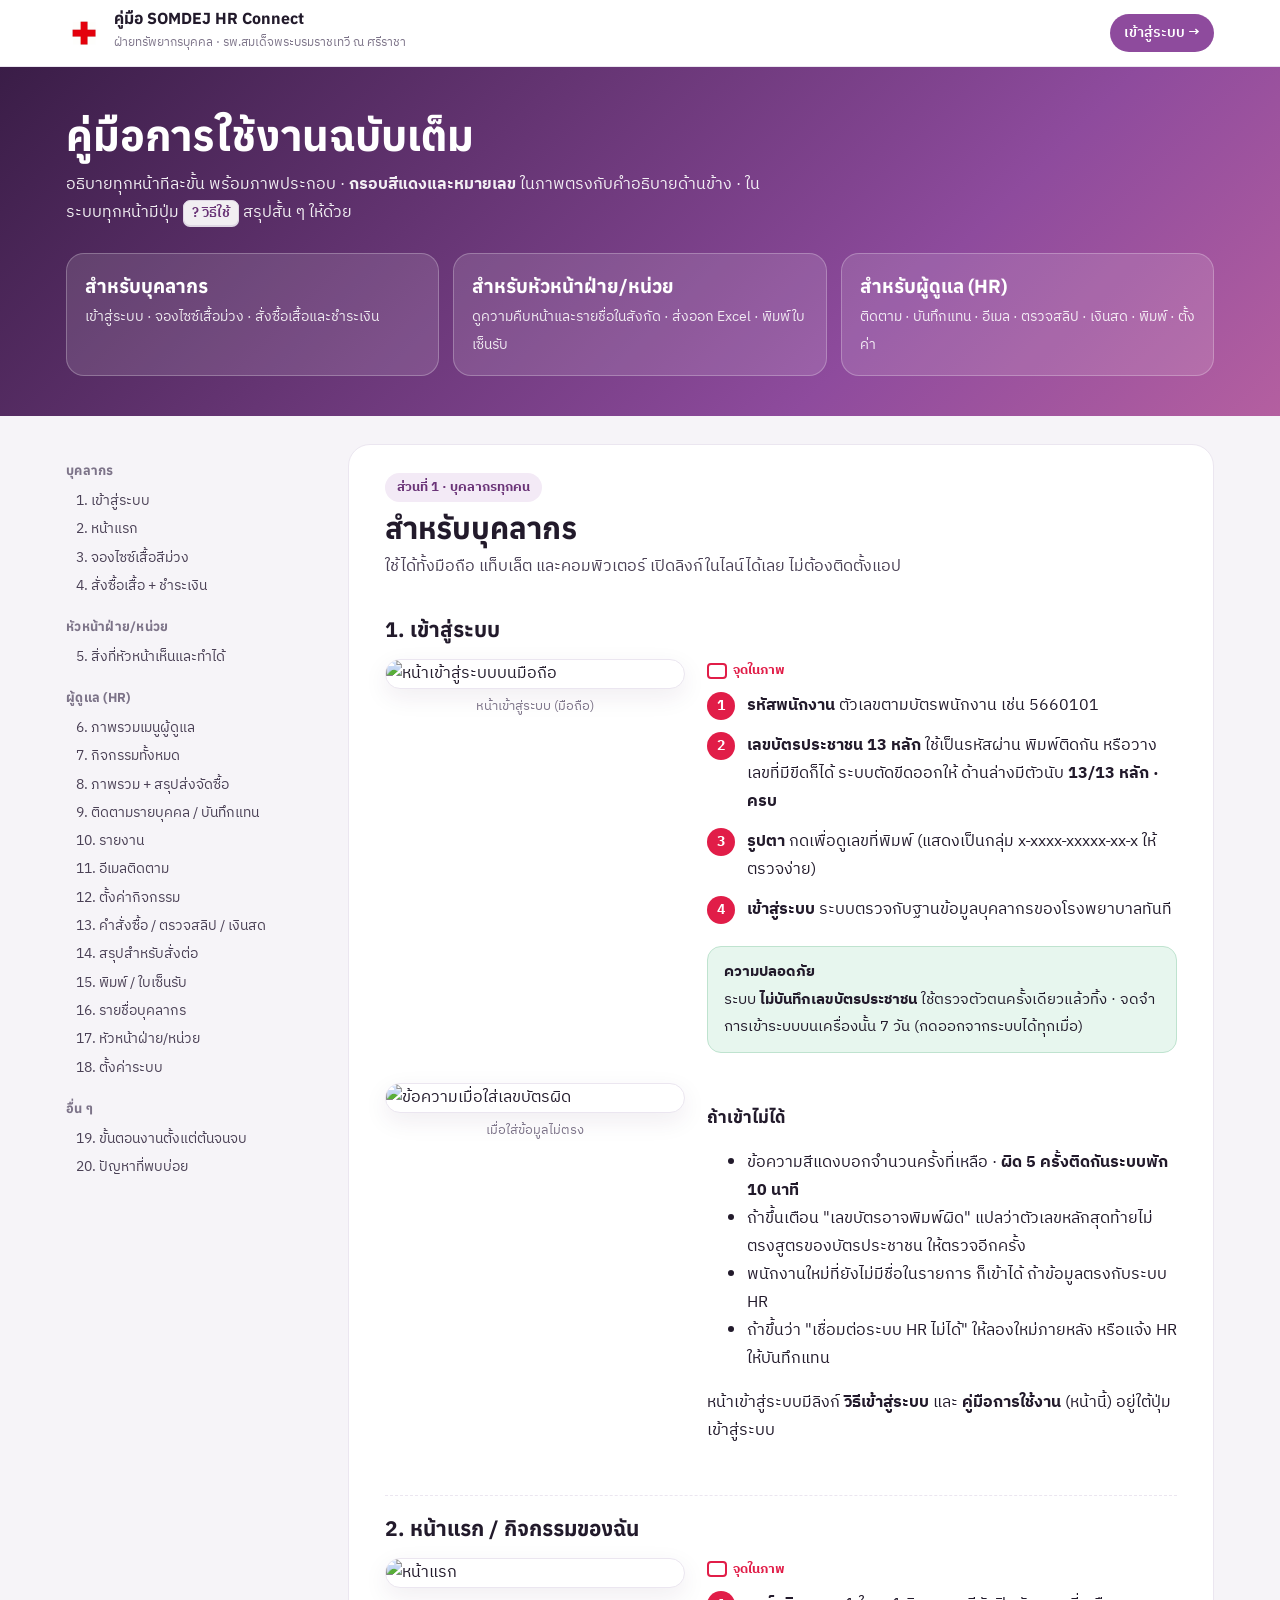
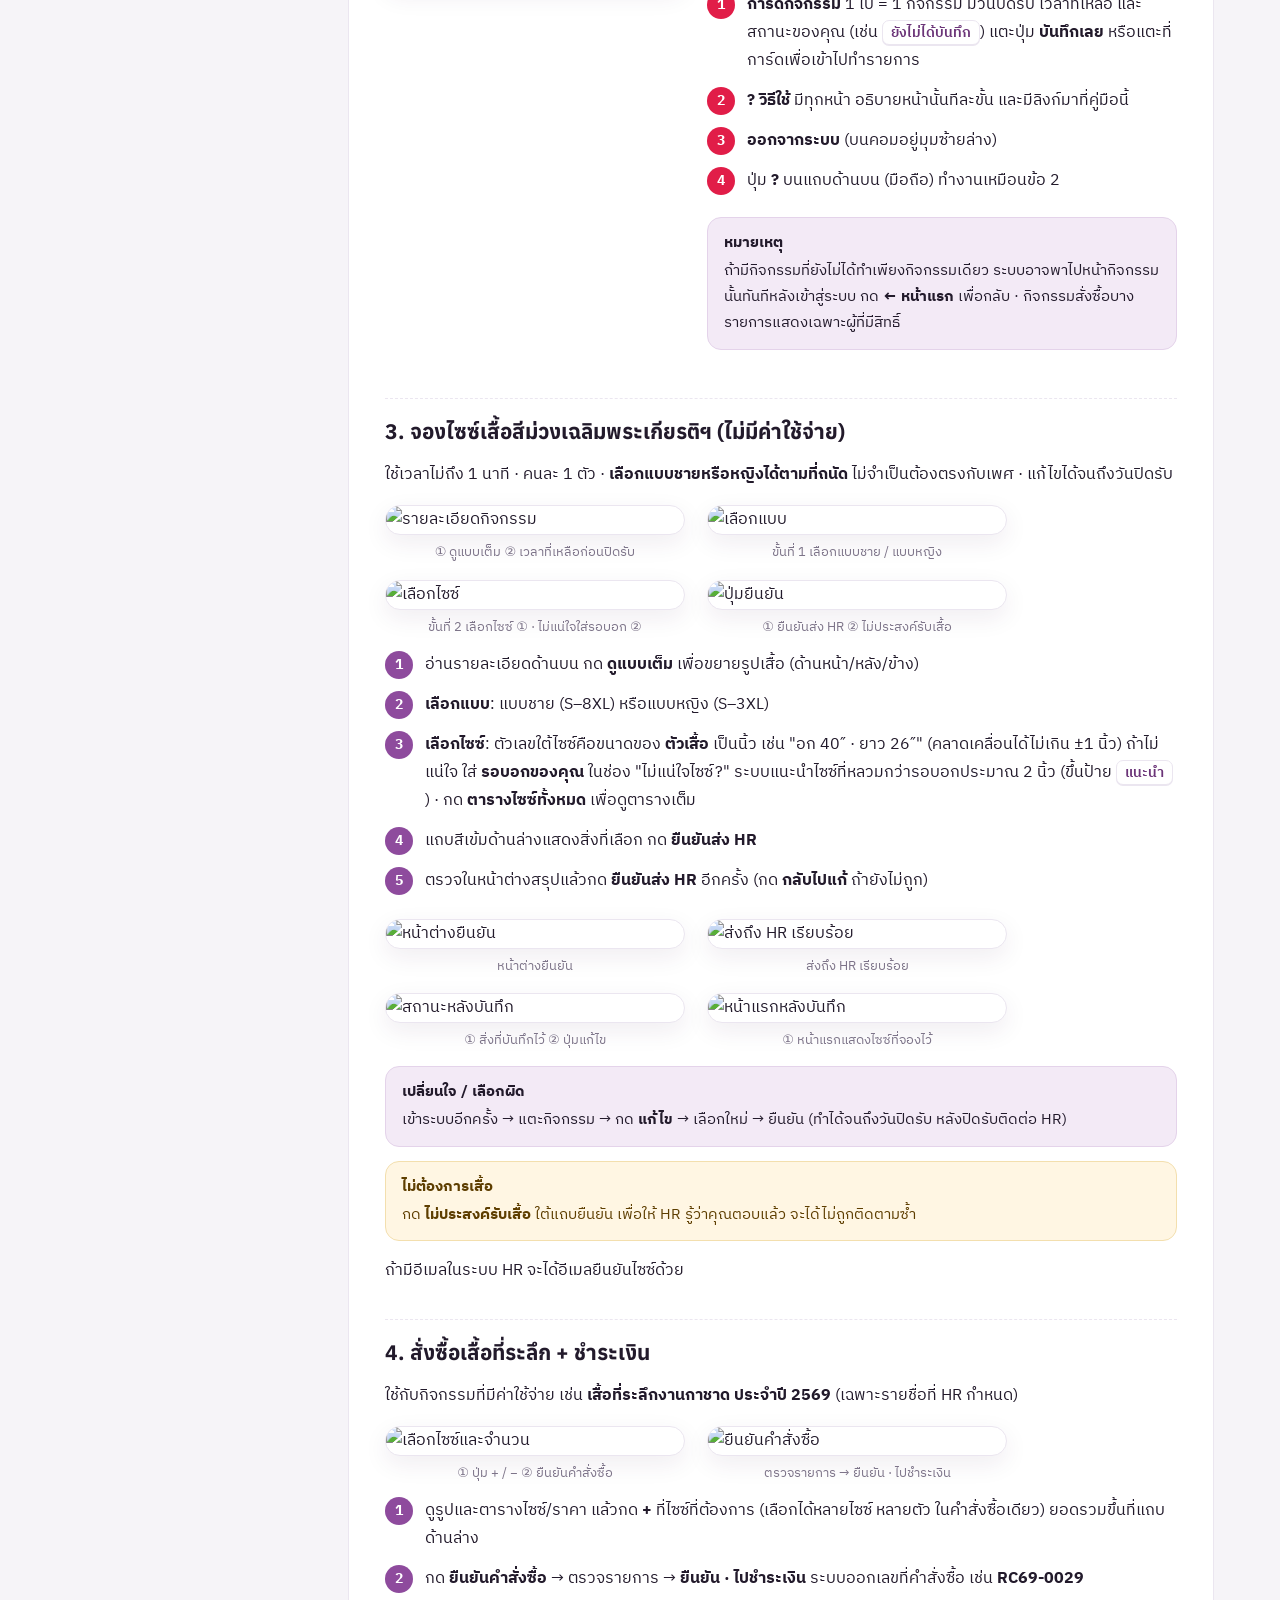
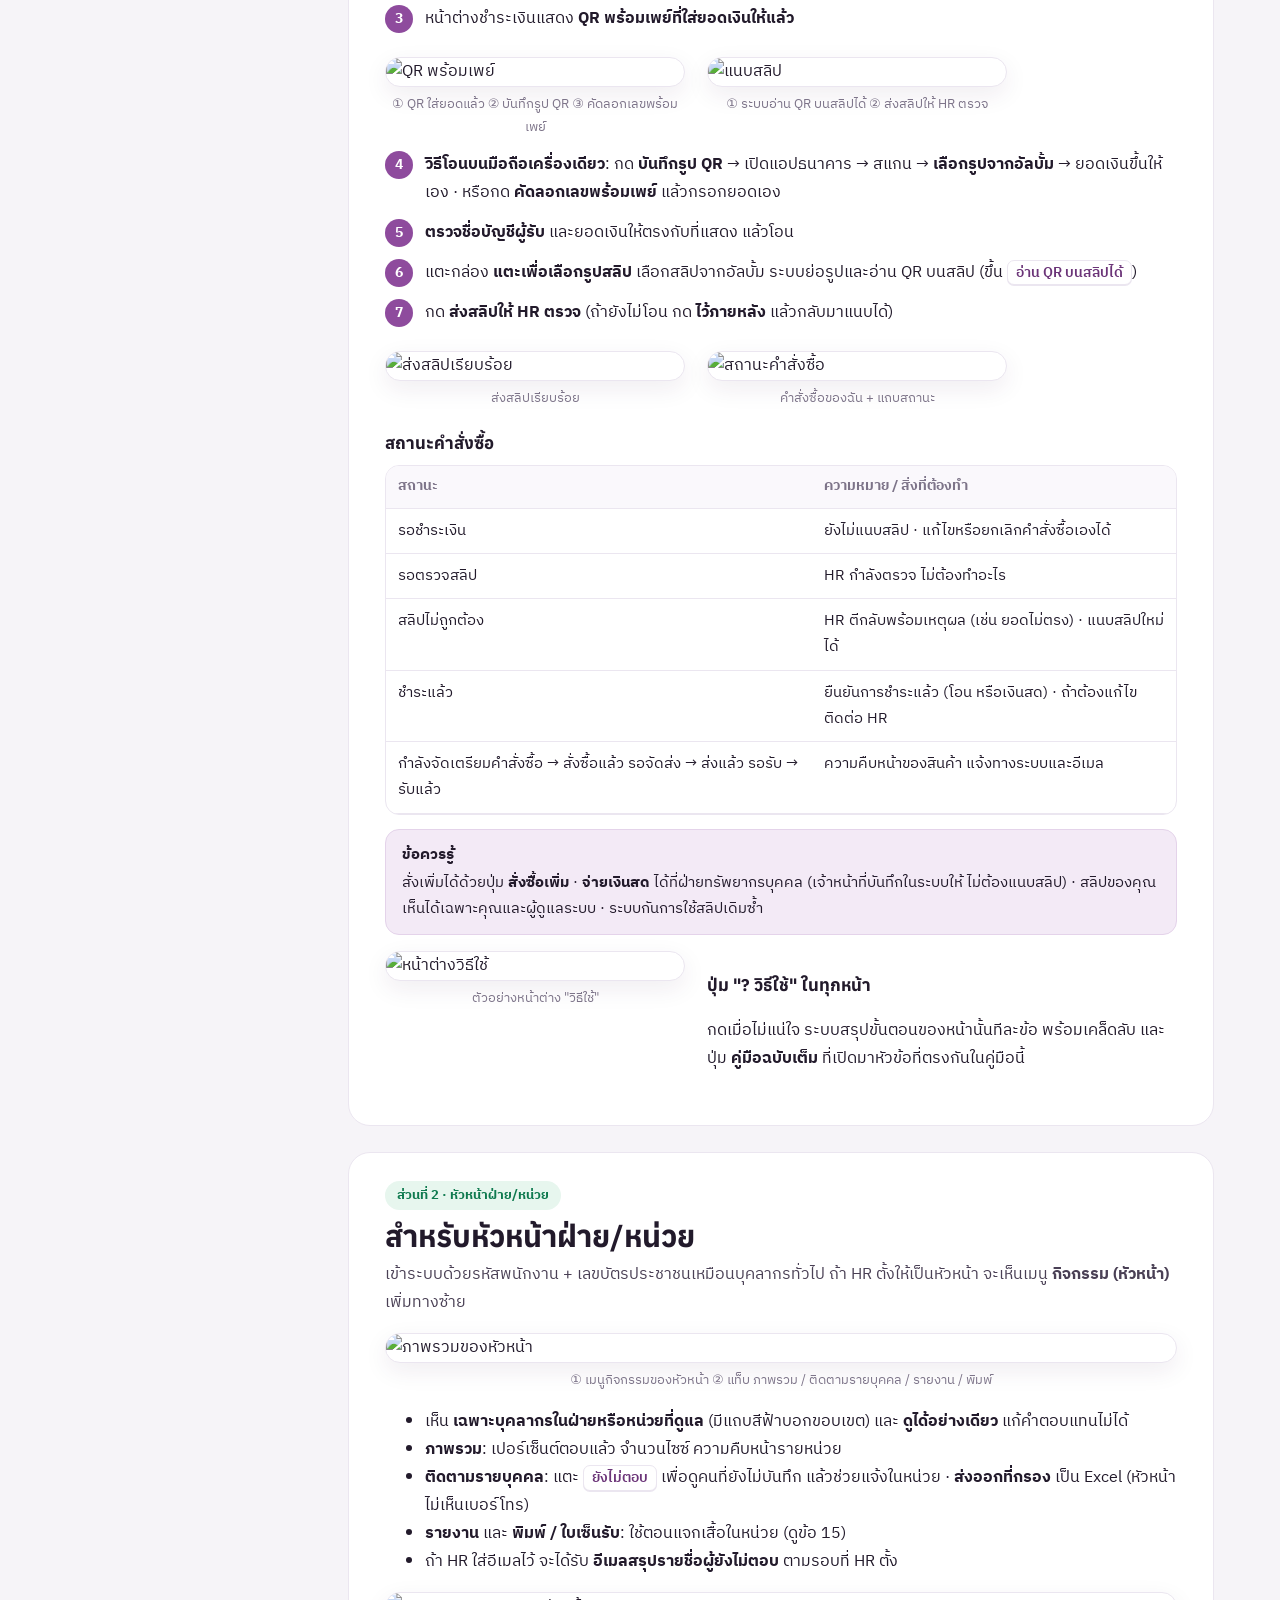
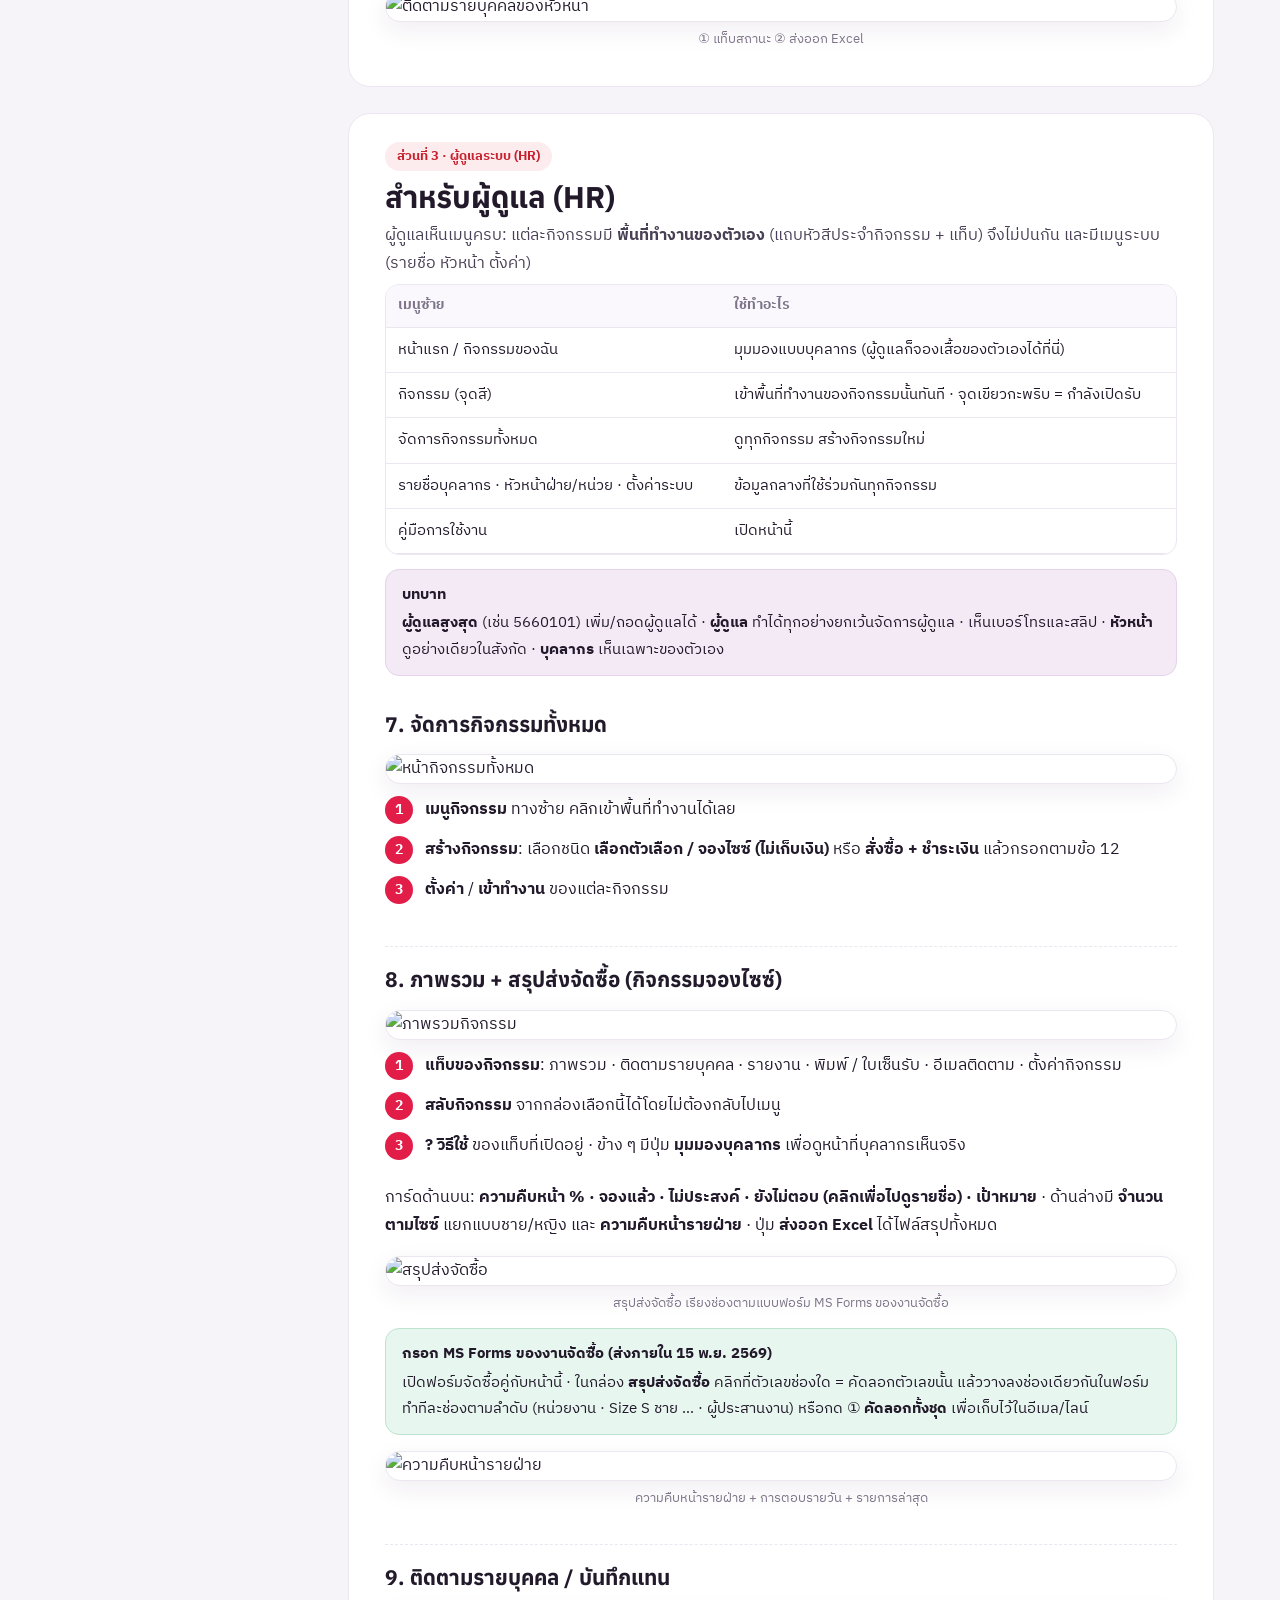
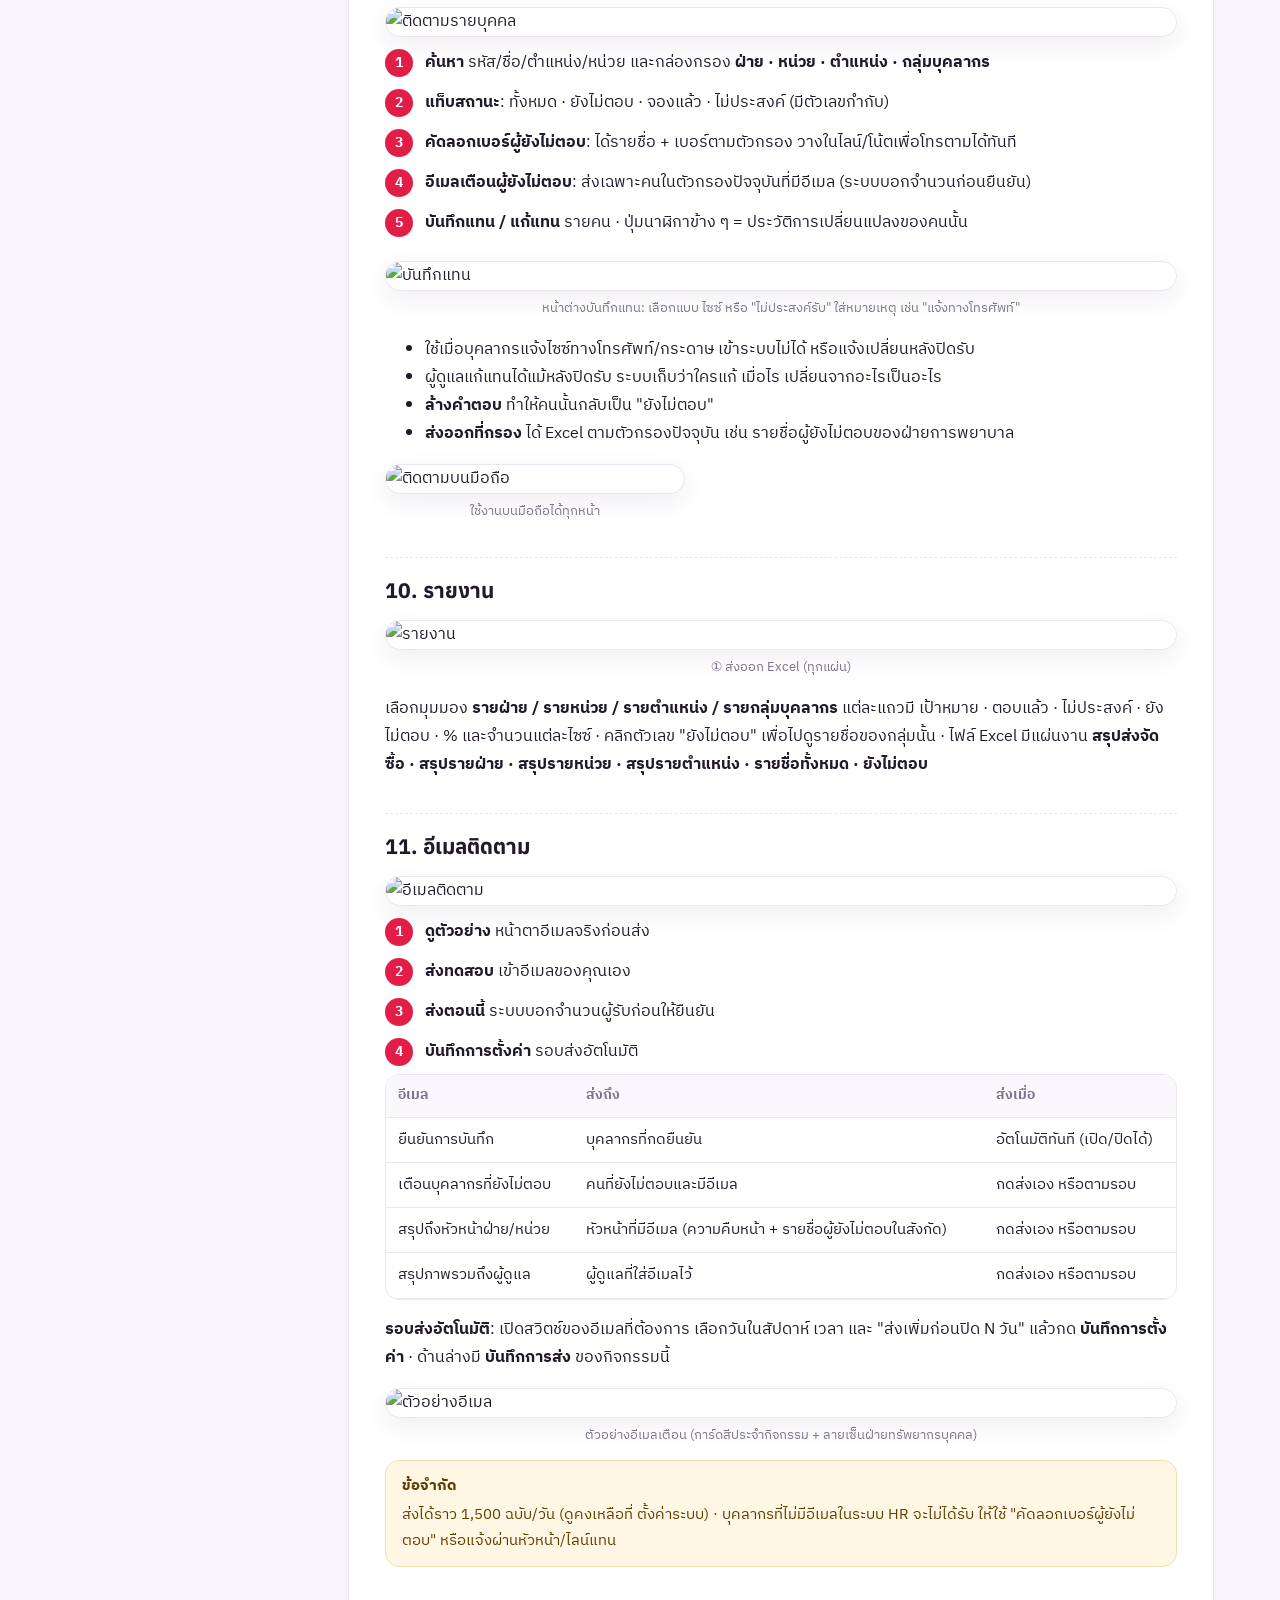
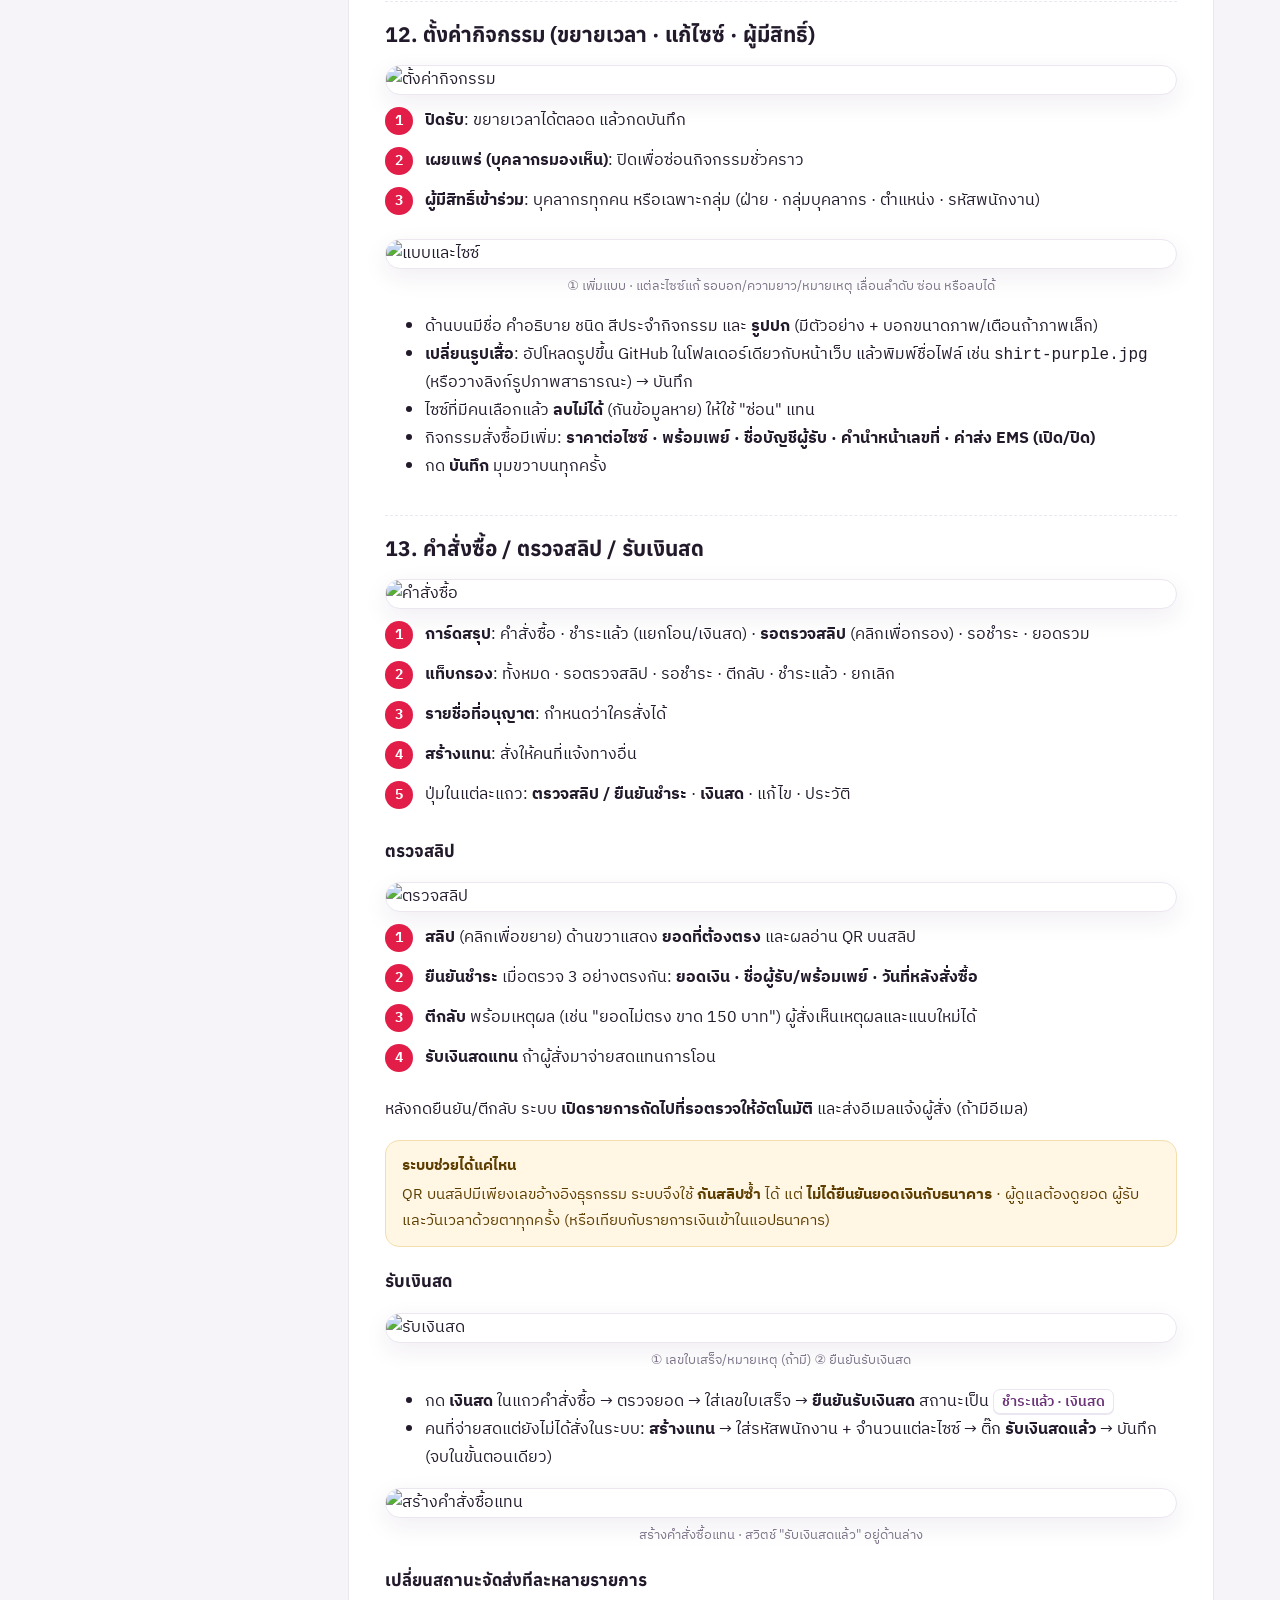
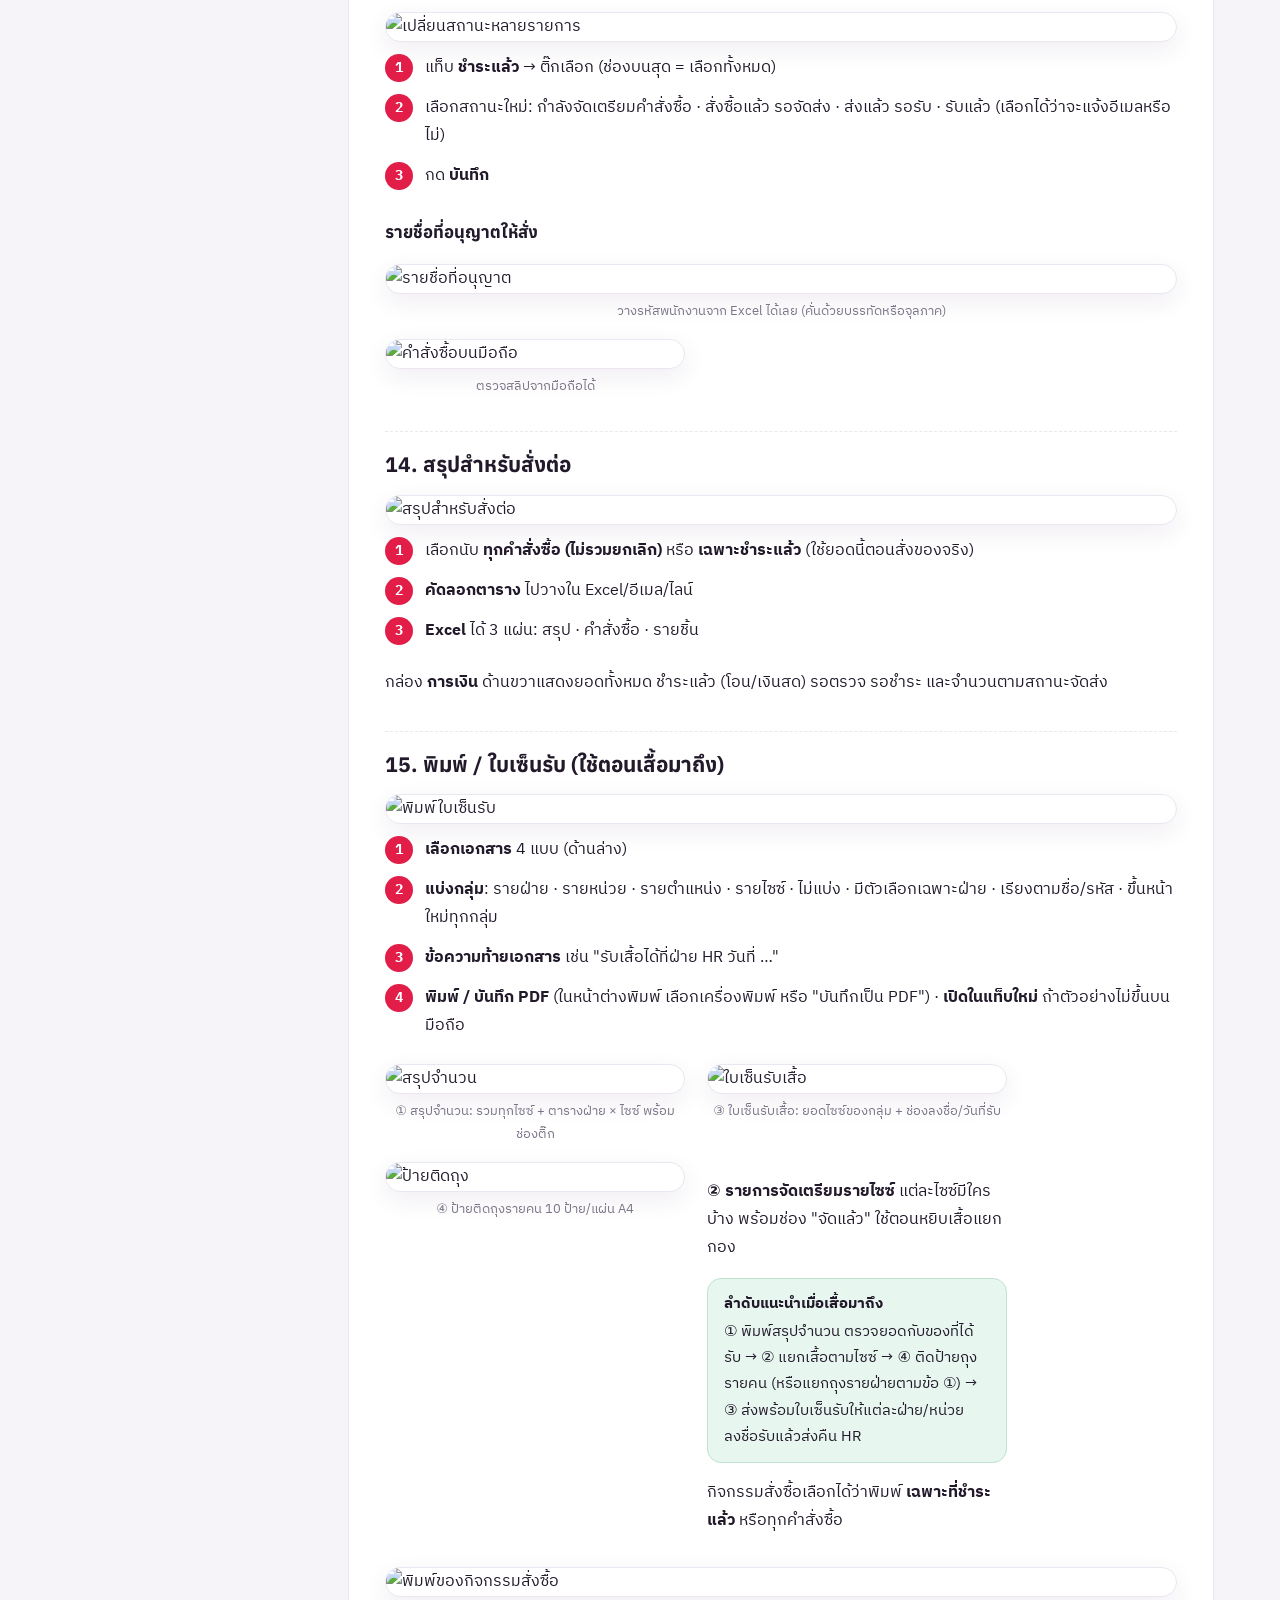
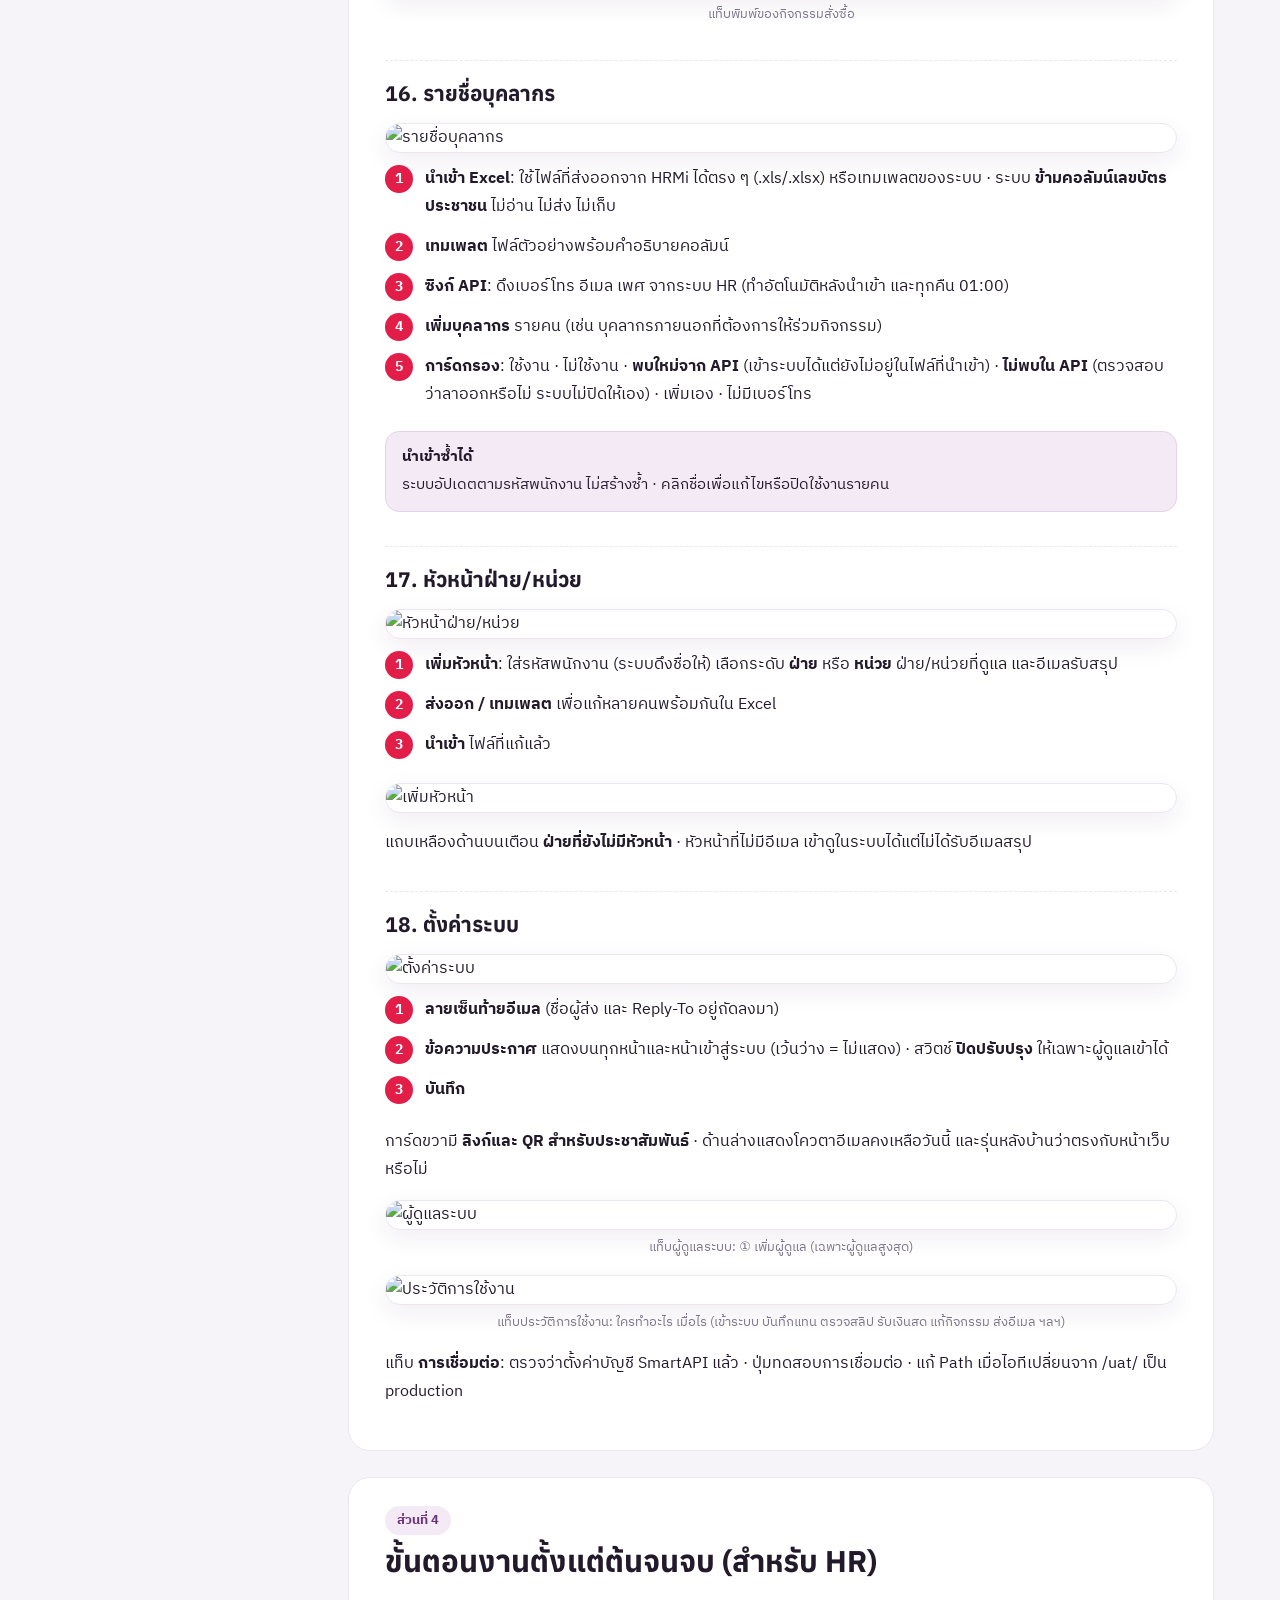
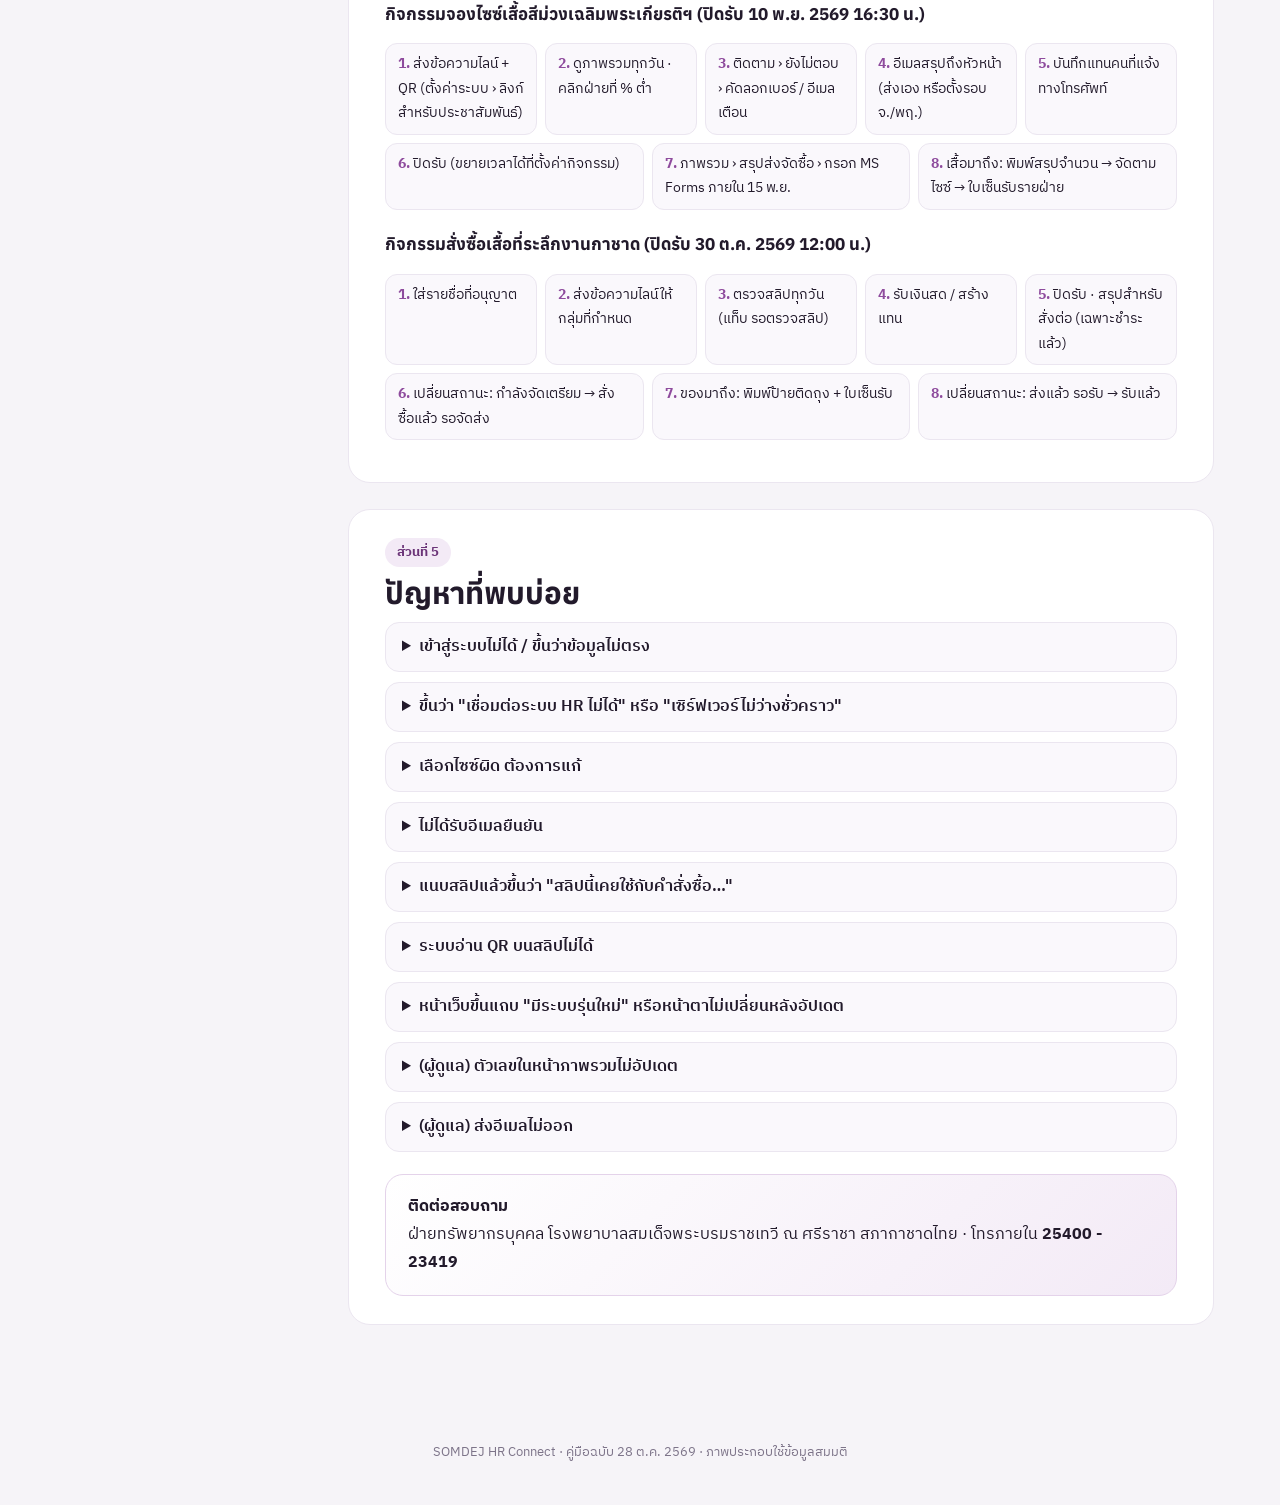
==== manual.html @ 3ac4e4cc "2569-10-28.5  — แก้ป๊อปอัป error · ปุ่ม "? วิธีใช้" ทุกหน้า · คู่มือฉบับเต็ม" ====
<!doctype html>
<html lang="th">
<head>
<meta charset="utf-8">
<meta name="viewport" content="width=device-width, initial-scale=1">
<title>คู่มือ SOMDEJ HR Connect</title>
<meta name="description" content="คู่มือการใช้งาน SOMDEJ HR Connect ฉบับเต็ม สำหรับบุคลากร หัวหน้าฝ่าย/หน่วย และผู้ดูแลระบบ (HR)">
<meta name="theme-color" content="#8E4B9D">
<link rel="icon" href="logo.jpg">
<link rel="preconnect" href="https://fonts.googleapis.com">
<link rel="preconnect" href="https://fonts.gstatic.com" crossorigin>
<link href="https://fonts.googleapis.com/css2?family=Anuphan:wght@500;600;700&family=IBM+Plex+Sans+Thai:wght@400;500;600;700&display=swap" rel="stylesheet">
<style>
:root{--bg:#f6f4f8;--surface:#fff;--soft:#faf8fc;--ink:#221a2b;--ink2:#4a4055;--muted:#7d7489;--line:#ebe6f0;--accent:#8e4b9d;--accent2:#6b3478;--accentsoft:#f3eaf6;--red:#c8202e;--redsoft:#fdecee;--ok:#0f7a4f;--oksoft:#e7f6ee;--warn:#9a6200;--warnsoft:#fff6e3;--mark:#e11d48;
--fh:'Anuphan','IBM Plex Sans Thai',system-ui,sans-serif;--fb:'IBM Plex Sans Thai',system-ui,sans-serif}
*{box-sizing:border-box}
html{scroll-behavior:smooth;scroll-padding-top:76px}
body{margin:0;background:var(--bg);color:var(--ink);font:16px/1.75 var(--fb);-webkit-text-size-adjust:100%}
a{color:var(--accent2)}
img{max-width:100%;display:block}
.top{position:sticky;top:0;z-index:10;background:rgba(255,255,255,.95);backdrop-filter:blur(8px);border-bottom:1px solid var(--line)}
.top .in{max-width:1180px;margin:0 auto;padding:10px 16px;display:flex;align-items:center;gap:12px}
.top img{width:36px;height:36px;border-radius:10px}
.top b{font-family:var(--fh);font-size:16px;line-height:1.1;display:block}
.top small{color:var(--muted);font-size:12px}
.top .sp{flex:1}
.top a.btn{display:inline-flex;align-items:center;gap:6px;background:var(--accent);color:#fff;text-decoration:none;border-radius:999px;padding:7px 14px;font-size:14px;font-weight:600;white-space:nowrap}
.hero{background:linear-gradient(135deg,#3a1d47,#8e4b9d 70%,#b45fa0);color:#fff}
.hero .in{max-width:1180px;margin:0 auto;padding:44px 16px 40px}
.hero h1{font-family:var(--fh);font-size:clamp(28px,5vw,42px);line-height:1.2;margin:0 0 10px}
.hero p{margin:0;max-width:720px;opacity:.92}
.tracks{display:grid;grid-template-columns:repeat(3,1fr);gap:14px;margin-top:26px}
.tracks a{display:block;background:rgba(255,255,255,.12);border:1px solid rgba(255,255,255,.25);border-radius:18px;padding:16px 18px;color:#fff;text-decoration:none}
.tracks a:hover{background:rgba(255,255,255,.2)}
.tracks b{font-family:var(--fh);font-size:19px;display:block}
.tracks span{font-size:14px;opacity:.88}
.wrap{max-width:1180px;margin:0 auto;padding:28px 16px 80px;display:grid;grid-template-columns:250px minmax(0,1fr);gap:32px}
nav.toc{position:sticky;top:76px;align-self:start;max-height:calc(100vh - 96px);overflow:auto;font-size:14px;padding-right:6px}
nav.toc h4{font-family:var(--fh);margin:16px 0 4px;font-size:13px;color:var(--muted);text-transform:none;letter-spacing:.02em}
nav.toc a{display:block;padding:4px 10px;border-radius:8px;text-decoration:none;color:var(--ink2);line-height:1.45}
nav.toc a:hover{background:var(--accentsoft);color:var(--accent2)}
main{min-width:0}
section.part{background:var(--surface);border:1px solid var(--line);border-radius:22px;padding:28px clamp(18px,3vw,36px);margin-bottom:26px}
.ptag{display:inline-block;font-size:13px;font-weight:700;padding:3px 12px;border-radius:999px;background:var(--accentsoft);color:var(--accent2);margin-bottom:6px}
.ptag.red{background:var(--redsoft);color:var(--red)}
.ptag.green{background:var(--oksoft);color:var(--ok)}
h2{font-family:var(--fh);font-size:clamp(23px,3.4vw,30px);line-height:1.3;margin:0 0 6px}
h3{font-family:var(--fh);font-size:21px;line-height:1.35;margin:34px 0 8px;padding-top:18px;border-top:1px dashed var(--line)}
h3:first-of-type{border-top:0;padding-top:0}
h4{font-family:var(--fh);font-size:17px;margin:20px 0 6px}
.lead{color:var(--ink2);margin:0 0 6px}
.fig{display:grid;gap:22px;align-items:start;margin:16px 0 8px}
.fig.ph{grid-template-columns:minmax(0,300px) minmax(0,1fr)}
.fig.pc{grid-template-columns:1fr}
.fig.two{grid-template-columns:repeat(2,minmax(0,300px));justify-content:start}
.shot{border:1px solid var(--line);border-radius:16px;overflow:hidden;background:#fff;box-shadow:0 8px 24px rgba(60,20,80,.08)}
.shot img{width:100%;height:auto;cursor:zoom-in}
.cap{font-size:13px;color:var(--muted);margin-top:6px;text-align:center}
ol.steps,ol.legend{margin:0;padding:0;list-style:none;counter-reset:n}
ol.steps li,ol.legend li{counter-increment:n;position:relative;padding:4px 0 8px 40px}
ol.steps li::before{content:counter(n);position:absolute;left:0;top:4px;width:28px;height:28px;border-radius:50%;background:var(--accent);color:#fff;font:700 14px/28px var(--fb);text-align:center}
ol.legend li::before{content:counter(n);position:absolute;left:0;top:4px;width:28px;height:28px;border-radius:50%;background:var(--mark);color:#fff;font:700 14px/28px var(--fb);text-align:center}
.legend-h{font-size:13px;color:var(--mark);font-weight:700;margin:0 0 6px;display:flex;gap:6px;align-items:center}
.legend-h::before{content:"";width:16px;height:12px;border:2.5px solid var(--mark);border-radius:4px}
.note{border-radius:14px;padding:12px 16px;margin:14px 0;font-size:15px;border:1px solid}
.note.tip{background:var(--accentsoft);border-color:#e4d3ea}
.note.warn{background:var(--warnsoft);border-color:#f3dfae;color:#5e3e00}
.note.ok{background:var(--oksoft);border-color:#bfe3cf}
.note.red{background:var(--redsoft);border-color:#f3c2c4}
.note b:first-child{display:block;margin-bottom:2px}
kbd,.k{display:inline-block;padding:0 8px;border-radius:7px;background:#fff;border:1px solid var(--line);box-shadow:0 1px 0 var(--line);font:600 14px/1.7 var(--fb);color:var(--accent2);white-space:nowrap}
table{width:100%;border-collapse:collapse;font-size:15px;margin:12px 0}
th,td{text-align:left;padding:9px 12px;border-bottom:1px solid var(--line);vertical-align:top}
th{background:var(--soft);font-size:13.5px;color:var(--muted)}
.tw{overflow-x:auto;border:1px solid var(--line);border-radius:14px}
.tw table{margin:0}
.flow{display:flex;flex-wrap:wrap;gap:8px;margin:14px 0;counter-reset:f;padding:0;list-style:none}
.flow li{counter-increment:f;background:var(--soft);border:1px solid var(--line);border-radius:12px;padding:8px 12px;font-size:14px;flex:1 1 150px}
.flow li::before{content:counter(f) ". ";font-weight:700;color:var(--accent)}
.faq details{border:1px solid var(--line);border-radius:14px;padding:10px 16px;margin:10px 0;background:var(--soft)}
.faq summary{cursor:pointer;font-weight:600}
.faq details[open] summary{margin-bottom:6px}
.contact{background:linear-gradient(135deg,#fff,var(--accentsoft));border:1px solid #e4d3ea;border-radius:18px;padding:18px 22px}
#lb{position:fixed;inset:0;background:rgba(20,10,30,.86);display:none;align-items:center;justify-content:center;z-index:50;padding:16px;cursor:zoom-out}
#lb.on{display:flex}
#lb img{max-width:100%;max-height:100%;border-radius:12px}
.foot{text-align:center;color:var(--muted);font-size:13px;padding:10px 16px 40px}
@media (max-width:960px){.wrap{grid-template-columns:1fr}nav.toc{position:static;max-height:none;background:var(--surface);border:1px solid var(--line);border-radius:18px;padding:6px 14px 12px}.tracks{grid-template-columns:1fr}}
@media (max-width:720px){.fig.ph,.fig.two{grid-template-columns:1fr}.fig.ph .shot,.fig.two .shot{max-width:300px;margin:0 auto}.top small{display:none}body{font-size:15.5px}}
@media print{.top,nav.toc,#lb{display:none!important}.wrap{display:block}section.part{break-inside:auto;border:0;padding:0}.fig{break-inside:avoid}body{background:#fff}.hero{background:#fff;color:#000}.tracks{display:none}}
</style>
</head>
<body>
<header class="top"><div class="in"><img src="logo.jpg" alt=""><div><b>คู่มือ SOMDEJ HR Connect</b><small>ฝ่ายทรัพยากรบุคคล · รพ.สมเด็จพระบรมราชเทวี ณ ศรีราชา</small></div><span class="sp"></span><a class="btn" href="./">เข้าสู่ระบบ →</a></div></header>

<div class="hero"><div class="in">
  <h1>คู่มือการใช้งานฉบับเต็ม</h1>
  <p>อธิบายทุกหน้าทีละขั้น พร้อมภาพประกอบ · <b>กรอบสีแดงและหมายเลข</b> ในภาพตรงกับคำอธิบายด้านข้าง · ในระบบทุกหน้ามีปุ่ม <span class="k" style="color:#6b3478">? วิธีใช้</span> สรุปสั้น ๆ ให้ด้วย</p>
  <div class="tracks">
    <a href="#staff"><b>สำหรับบุคลากร</b><span>เข้าสู่ระบบ · จองไซซ์เสื้อม่วง · สั่งซื้อเสื้อและชำระเงิน</span></a>
    <a href="#head"><b>สำหรับหัวหน้าฝ่าย/หน่วย</b><span>ดูความคืบหน้าและรายชื่อในสังกัด · ส่งออก Excel · พิมพ์ใบเซ็นรับ</span></a>
    <a href="#admin"><b>สำหรับผู้ดูแล (HR)</b><span>ติดตาม · บันทึกแทน · อีเมล · ตรวจสลิป · เงินสด · พิมพ์ · ตั้งค่า</span></a>
  </div>
</div></div>

<div class="wrap">
<nav class="toc" aria-label="สารบัญ">
  <h4>บุคลากร</h4>
  <a href="#staff-login">1. เข้าสู่ระบบ</a>
  <a href="#staff-home">2. หน้าแรก</a>
  <a href="#staff-choice">3. จองไซซ์เสื้อสีม่วง</a>
  <a href="#staff-order">4. สั่งซื้อเสื้อ + ชำระเงิน</a>
  <h4>หัวหน้าฝ่าย/หน่วย</h4>
  <a href="#head">5. สิ่งที่หัวหน้าเห็นและทำได้</a>
  <h4>ผู้ดูแล (HR)</h4>
  <a href="#admin">6. ภาพรวมเมนูผู้ดูแล</a>
  <a href="#admin-events">7. กิจกรรมทั้งหมด</a>
  <a href="#admin-overview">8. ภาพรวม + สรุปส่งจัดซื้อ</a>
  <a href="#admin-tracking">9. ติดตามรายบุคคล / บันทึกแทน</a>
  <a href="#admin-reports">10. รายงาน</a>
  <a href="#admin-mail">11. อีเมลติดตาม</a>
  <a href="#admin-event-settings">12. ตั้งค่ากิจกรรม</a>
  <a href="#admin-orders">13. คำสั่งซื้อ / ตรวจสลิป / เงินสด</a>
  <a href="#admin-summary">14. สรุปสำหรับสั่งต่อ</a>
  <a href="#admin-print">15. พิมพ์ / ใบเซ็นรับ</a>
  <a href="#admin-roster">16. รายชื่อบุคลากร</a>
  <a href="#admin-heads">17. หัวหน้าฝ่าย/หน่วย</a>
  <a href="#admin-settings">18. ตั้งค่าระบบ</a>
  <h4>อื่น ๆ</h4>
  <a href="#workflow">19. ขั้นตอนงานตั้งแต่ต้นจนจบ</a>
  <a href="#faq">20. ปัญหาที่พบบ่อย</a>
</nav>

<main>
<!-- ===================================================== บุคลากร -->
<section class="part" id="staff">
  <span class="ptag">ส่วนที่ 1 · บุคลากรทุกคน</span>
  <h2>สำหรับบุคลากร</h2>
  <p class="lead">ใช้ได้ทั้งมือถือ แท็บเล็ต และคอมพิวเตอร์ เปิดลิงก์ในไลน์ได้เลย ไม่ต้องติดตั้งแอป</p>

  <h3 id="staff-login">1. เข้าสู่ระบบ</h3>
  <div class="fig ph">
    <div><div class="shot"><img src="manual/s01_login.jpg" alt="หน้าเข้าสู่ระบบบนมือถือ" loading="lazy"></div><div class="cap">หน้าเข้าสู่ระบบ (มือถือ)</div></div>
    <div>
      <p class="legend-h">จุดในภาพ</p>
      <ol class="legend">
        <li><b>รหัสพนักงาน</b> ตัวเลขตามบัตรพนักงาน เช่น 5660101</li>
        <li><b>เลขบัตรประชาชน 13 หลัก</b> ใช้เป็นรหัสผ่าน พิมพ์ติดกัน หรือวางเลขที่มีขีดก็ได้ ระบบตัดขีดออกให้ ด้านล่างมีตัวนับ <b>13/13 หลัก · ครบ</b></li>
        <li><b>รูปตา</b> กดเพื่อดูเลขที่พิมพ์ (แสดงเป็นกลุ่ม x-xxxx-xxxxx-xx-x ให้ตรวจง่าย)</li>
        <li><b>เข้าสู่ระบบ</b> ระบบตรวจกับฐานข้อมูลบุคลากรของโรงพยาบาลทันที</li>
      </ol>
      <div class="note ok"><b>ความปลอดภัย</b>ระบบ <b>ไม่บันทึกเลขบัตรประชาชน</b> ใช้ตรวจตัวตนครั้งเดียวแล้วทิ้ง · จดจำการเข้าระบบบนเครื่องนั้น 7 วัน (กดออกจากระบบได้ทุกเมื่อ)</div>
    </div>
  </div>
  <div class="fig ph">
    <div><div class="shot"><img src="manual/s02_login_err.jpg" alt="ข้อความเมื่อใส่เลขบัตรผิด" loading="lazy"></div><div class="cap">เมื่อใส่ข้อมูลไม่ตรง</div></div>
    <div>
      <h4>ถ้าเข้าไม่ได้</h4>
      <ul>
        <li>ข้อความสีแดงบอกจำนวนครั้งที่เหลือ · <b>ผิด 5 ครั้งติดกันระบบพัก 10 นาที</b></li>
        <li>ถ้าขึ้นเตือน "เลขบัตรอาจพิมพ์ผิด" แปลว่าตัวเลขหลักสุดท้ายไม่ตรงสูตรของบัตรประชาชน ให้ตรวจอีกครั้ง</li>
        <li>พนักงานใหม่ที่ยังไม่มีชื่อในรายการ ก็เข้าได้ ถ้าข้อมูลตรงกับระบบ HR</li>
        <li>ถ้าขึ้นว่า "เชื่อมต่อระบบ HR ไม่ได้" ให้ลองใหม่ภายหลัง หรือแจ้ง HR ให้บันทึกแทน</li>
      </ul>
      <p>หน้าเข้าสู่ระบบมีลิงก์ <b>วิธีเข้าสู่ระบบ</b> และ <b>คู่มือการใช้งาน</b> (หน้านี้) อยู่ใต้ปุ่มเข้าสู่ระบบ</p>
    </div>
  </div>

  <h3 id="staff-home">2. หน้าแรก / กิจกรรมของฉัน</h3>
  <div class="fig ph">
    <div><div class="shot"><img src="manual/s03_home.jpg" alt="หน้าแรก" loading="lazy"></div></div>
    <div>
      <p class="legend-h">จุดในภาพ</p>
      <ol class="legend">
        <li><b>การ์ดกิจกรรม</b> 1 ใบ = 1 กิจกรรม มีวันปิดรับ เวลาที่เหลือ และสถานะของคุณ (เช่น <span class="k">ยังไม่ได้บันทึก</span>) แตะปุ่ม <b>บันทึกเลย</b> หรือแตะที่การ์ดเพื่อเข้าไปทำรายการ</li>
        <li><b>? วิธีใช้</b> มีทุกหน้า อธิบายหน้านั้นทีละขั้น และมีลิงก์มาที่คู่มือนี้</li>
        <li><b>ออกจากระบบ</b> (บนคอมอยู่มุมซ้ายล่าง)</li>
        <li>ปุ่ม <b>?</b> บนแถบด้านบน (มือถือ) ทำงานเหมือนข้อ 2</li>
      </ol>
      <div class="note tip"><b>หมายเหตุ</b>ถ้ามีกิจกรรมที่ยังไม่ได้ทำเพียงกิจกรรมเดียว ระบบอาจพาไปหน้ากิจกรรมนั้นทันทีหลังเข้าสู่ระบบ กด <b>← หน้าแรก</b> เพื่อกลับ · กิจกรรมสั่งซื้อบางรายการแสดงเฉพาะผู้ที่มีสิทธิ์</div>
    </div>
  </div>

  <h3 id="staff-choice">3. จองไซซ์เสื้อสีม่วงเฉลิมพระเกียรติฯ (ไม่มีค่าใช้จ่าย)</h3>
  <p>ใช้เวลาไม่ถึง 1 นาที · คนละ 1 ตัว · <b>เลือกแบบชายหรือหญิงได้ตามที่ถนัด</b> ไม่จำเป็นต้องตรงกับเพศ · แก้ไขได้จนถึงวันปิดรับ</p>
  <div class="fig two">
    <div><div class="shot"><img src="manual/s04_event_top.jpg" alt="รายละเอียดกิจกรรม" loading="lazy"></div><div class="cap">① ดูแบบเต็ม ② เวลาที่เหลือก่อนปิดรับ</div></div>
    <div><div class="shot"><img src="manual/s05_option.jpg" alt="เลือกแบบ" loading="lazy"></div><div class="cap">ขั้นที่ 1 เลือกแบบชาย / แบบหญิง</div></div>
  </div>
  <div class="fig two">
    <div><div class="shot"><img src="manual/s06_size.jpg" alt="เลือกไซซ์" loading="lazy"></div><div class="cap">ขั้นที่ 2 เลือกไซซ์ ① · ไม่แน่ใจใส่รอบอก ②</div></div>
    <div><div class="shot"><img src="manual/s07_actionbar.jpg" alt="ปุ่มยืนยัน" loading="lazy"></div><div class="cap">① ยืนยันส่ง HR ② ไม่ประสงค์รับเสื้อ</div></div>
  </div>
  <ol class="steps">
    <li>อ่านรายละเอียดด้านบน กด <b>ดูแบบเต็ม</b> เพื่อขยายรูปเสื้อ (ด้านหน้า/หลัง/ข้าง)</li>
    <li><b>เลือกแบบ</b>: แบบชาย (S–8XL) หรือแบบหญิง (S–3XL)</li>
    <li><b>เลือกไซซ์</b>: ตัวเลขใต้ไซซ์คือขนาดของ <b>ตัวเสื้อ</b> เป็นนิ้ว เช่น "อก 40″ · ยาว 26″" (คลาดเคลื่อนได้ไม่เกิน ±1 นิ้ว) ถ้าไม่แน่ใจ ใส่ <b>รอบอกของคุณ</b> ในช่อง "ไม่แน่ใจไซซ์?" ระบบแนะนำไซซ์ที่หลวมกว่ารอบอกประมาณ 2 นิ้ว (ขึ้นป้าย <span class="k">แนะนำ</span>) · กด <b>ตารางไซซ์ทั้งหมด</b> เพื่อดูตารางเต็ม</li>
    <li>แถบสีเข้มด้านล่างแสดงสิ่งที่เลือก กด <b>ยืนยันส่ง HR</b></li>
    <li>ตรวจในหน้าต่างสรุปแล้วกด <b>ยืนยันส่ง HR</b> อีกครั้ง (กด <b>กลับไปแก้</b> ถ้ายังไม่ถูก)</li>
  </ol>
  <div class="fig two">
    <div><div class="shot"><img src="manual/s08_confirm.jpg" alt="หน้าต่างยืนยัน" loading="lazy"></div><div class="cap">หน้าต่างยืนยัน</div></div>
    <div><div class="shot"><img src="manual/s09_success.jpg" alt="ส่งถึง HR เรียบร้อย" loading="lazy"></div><div class="cap">ส่งถึง HR เรียบร้อย</div></div>
  </div>
  <div class="fig two">
    <div><div class="shot"><img src="manual/s10_after.jpg" alt="สถานะหลังบันทึก" loading="lazy"></div><div class="cap">① สิ่งที่บันทึกไว้ ② ปุ่มแก้ไข</div></div>
    <div><div class="shot"><img src="manual/s11_home_after.jpg" alt="หน้าแรกหลังบันทึก" loading="lazy"></div><div class="cap">① หน้าแรกแสดงไซซ์ที่จองไว้</div></div>
  </div>
  <div class="note tip"><b>เปลี่ยนใจ / เลือกผิด</b>เข้าระบบอีกครั้ง → แตะกิจกรรม → กด <b>แก้ไข</b> → เลือกใหม่ → ยืนยัน (ทำได้จนถึงวันปิดรับ หลังปิดรับติดต่อ HR)</div>
  <div class="note warn"><b>ไม่ต้องการเสื้อ</b>กด <b>ไม่ประสงค์รับเสื้อ</b> ใต้แถบยืนยัน เพื่อให้ HR รู้ว่าคุณตอบแล้ว จะได้ไม่ถูกติดตามซ้ำ</div>
  <p>ถ้ามีอีเมลในระบบ HR จะได้อีเมลยืนยันไซซ์ด้วย</p>

  <h3 id="staff-order">4. สั่งซื้อเสื้อที่ระลึก + ชำระเงิน</h3>
  <p>ใช้กับกิจกรรมที่มีค่าใช้จ่าย เช่น <b>เสื้อที่ระลึกงานกาชาด ประจำปี 2569</b> (เฉพาะรายชื่อที่ HR กำหนด)</p>
  <div class="fig two">
    <div><div class="shot"><img src="manual/s12_order_form.jpg" alt="เลือกไซซ์และจำนวน" loading="lazy"></div><div class="cap">① ปุ่ม + / − ② ยืนยันคำสั่งซื้อ</div></div>
    <div><div class="shot"><img src="manual/s13_order_confirm.jpg" alt="ยืนยันคำสั่งซื้อ" loading="lazy"></div><div class="cap">ตรวจรายการ → ยืนยัน · ไปชำระเงิน</div></div>
  </div>
  <ol class="steps">
    <li>ดูรูปและตารางไซซ์/ราคา แล้วกด <b>+</b> ที่ไซซ์ที่ต้องการ (เลือกได้หลายไซซ์ หลายตัว ในคำสั่งซื้อเดียว) ยอดรวมขึ้นที่แถบด้านล่าง</li>
    <li>กด <b>ยืนยันคำสั่งซื้อ</b> → ตรวจรายการ → <b>ยืนยัน · ไปชำระเงิน</b> ระบบออกเลขที่คำสั่งซื้อ เช่น <b>RC69-0029</b></li>
    <li>หน้าต่างชำระเงินแสดง <b>QR พร้อมเพย์ที่ใส่ยอดเงินให้แล้ว</b></li>
  </ol>
  <div class="fig two">
    <div><div class="shot"><img src="manual/s14_pay.jpg" alt="QR พร้อมเพย์" loading="lazy"></div><div class="cap">① QR ใส่ยอดแล้ว ② บันทึกรูป QR ③ คัดลอกเลขพร้อมเพย์</div></div>
    <div><div class="shot"><img src="manual/s15_slip.jpg" alt="แนบสลิป" loading="lazy"></div><div class="cap">① ระบบอ่าน QR บนสลิปได้ ② ส่งสลิปให้ HR ตรวจ</div></div>
  </div>
  <ol class="steps" start="4" style="counter-reset:n 3">
    <li><b>วิธีโอนบนมือถือเครื่องเดียว</b>: กด <b>บันทึกรูป QR</b> → เปิดแอปธนาคาร → สแกน → <b>เลือกรูปจากอัลบั้ม</b> → ยอดเงินขึ้นให้เอง · หรือกด <b>คัดลอกเลขพร้อมเพย์</b> แล้วกรอกยอดเอง</li>
    <li><b>ตรวจชื่อบัญชีผู้รับ</b> และยอดเงินให้ตรงกับที่แสดง แล้วโอน</li>
    <li>แตะกล่อง <b>แตะเพื่อเลือกรูปสลิป</b> เลือกสลิปจากอัลบั้ม ระบบย่อรูปและอ่าน QR บนสลิป (ขึ้น <span class="k">อ่าน QR บนสลิปได้</span>)</li>
    <li>กด <b>ส่งสลิปให้ HR ตรวจ</b> (ถ้ายังไม่โอน กด <b>ไว้ภายหลัง</b> แล้วกลับมาแนบได้)</li>
  </ol>
  <div class="fig two">
    <div><div class="shot"><img src="manual/s16_sent.jpg" alt="ส่งสลิปเรียบร้อย" loading="lazy"></div><div class="cap">ส่งสลิปเรียบร้อย</div></div>
    <div><div class="shot"><img src="manual/s17_order_status.jpg" alt="สถานะคำสั่งซื้อ" loading="lazy"></div><div class="cap">คำสั่งซื้อของฉัน + แถบสถานะ</div></div>
  </div>
  <h4>สถานะคำสั่งซื้อ</h4>
  <div class="tw"><table>
    <tr><th>สถานะ</th><th>ความหมาย / สิ่งที่ต้องทำ</th></tr>
    <tr><td>รอชำระเงิน</td><td>ยังไม่แนบสลิป · แก้ไขหรือยกเลิกคำสั่งซื้อเองได้</td></tr>
    <tr><td>รอตรวจสลิป</td><td>HR กำลังตรวจ ไม่ต้องทำอะไร</td></tr>
    <tr><td>สลิปไม่ถูกต้อง</td><td>HR ตีกลับพร้อมเหตุผล (เช่น ยอดไม่ตรง) · แนบสลิปใหม่ได้</td></tr>
    <tr><td>ชำระแล้ว</td><td>ยืนยันการชำระแล้ว (โอน หรือเงินสด) · ถ้าต้องแก้ไขติดต่อ HR</td></tr>
    <tr><td>กำลังจัดเตรียมคำสั่งซื้อ → สั่งซื้อแล้ว รอจัดส่ง → ส่งแล้ว รอรับ → รับแล้ว</td><td>ความคืบหน้าของสินค้า แจ้งทางระบบและอีเมล</td></tr>
  </table></div>
  <div class="note tip"><b>ข้อควรรู้</b>สั่งเพิ่มได้ด้วยปุ่ม <b>สั่งซื้อเพิ่ม</b> · <b>จ่ายเงินสด</b> ได้ที่ฝ่ายทรัพยากรบุคคล (เจ้าหน้าที่บันทึกในระบบให้ ไม่ต้องแนบสลิป) · สลิปของคุณเห็นได้เฉพาะคุณและผู้ดูแลระบบ · ระบบกันการใช้สลิปเดิมซ้ำ</div>
  <div class="fig ph">
    <div><div class="shot"><img src="manual/s18_help.jpg" alt="หน้าต่างวิธีใช้" loading="lazy"></div><div class="cap">ตัวอย่างหน้าต่าง "วิธีใช้"</div></div>
    <div><h4>ปุ่ม "? วิธีใช้" ในทุกหน้า</h4><p>กดเมื่อไม่แน่ใจ ระบบสรุปขั้นตอนของหน้านั้นทีละข้อ พร้อมเคล็ดลับ และปุ่ม <b>คู่มือฉบับเต็ม</b> ที่เปิดมาหัวข้อที่ตรงกันในคู่มือนี้</p></div>
  </div>
</section>

<!-- ===================================================== หัวหน้า -->
<section class="part" id="head">
  <span class="ptag green">ส่วนที่ 2 · หัวหน้าฝ่าย/หน่วย</span>
  <h2>สำหรับหัวหน้าฝ่าย/หน่วย</h2>
  <p class="lead">เข้าระบบด้วยรหัสพนักงาน + เลขบัตรประชาชนเหมือนบุคลากรทั่วไป ถ้า HR ตั้งให้เป็นหัวหน้า จะเห็นเมนู <b>กิจกรรม (หัวหน้า)</b> เพิ่มทางซ้าย</p>
  <div class="fig pc"><div><div class="shot"><img src="manual/h01_overview.jpg" alt="ภาพรวมของหัวหน้า" loading="lazy"></div><div class="cap">① เมนูกิจกรรมของหัวหน้า ② แท็บ ภาพรวม / ติดตามรายบุคคล / รายงาน / พิมพ์</div></div></div>
  <ul>
    <li>เห็น <b>เฉพาะบุคลากรในฝ่ายหรือหน่วยที่ดูแล</b> (มีแถบสีฟ้าบอกขอบเขต) และ <b>ดูได้อย่างเดียว</b> แก้คำตอบแทนไม่ได้</li>
    <li><b>ภาพรวม</b>: เปอร์เซ็นต์ตอบแล้ว จำนวนไซซ์ ความคืบหน้ารายหน่วย</li>
    <li><b>ติดตามรายบุคคล</b>: แตะ <span class="k">ยังไม่ตอบ</span> เพื่อดูคนที่ยังไม่บันทึก แล้วช่วยแจ้งในหน่วย · <b>ส่งออกที่กรอง</b> เป็น Excel (หัวหน้าไม่เห็นเบอร์โทร)</li>
    <li><b>รายงาน</b> และ <b>พิมพ์ / ใบเซ็นรับ</b>: ใช้ตอนแจกเสื้อในหน่วย (ดูข้อ 15)</li>
    <li>ถ้า HR ใส่อีเมลไว้ จะได้รับ <b>อีเมลสรุปรายชื่อผู้ยังไม่ตอบ</b> ตามรอบที่ HR ตั้ง</li>
  </ul>
  <div class="fig pc"><div><div class="shot"><img src="manual/h02_tracking.jpg" alt="ติดตามรายบุคคลของหัวหน้า" loading="lazy"></div><div class="cap">① แท็บสถานะ ② ส่งออก Excel</div></div></div>
</section>

<!-- ===================================================== ผู้ดูแล -->
<section class="part" id="admin">
  <span class="ptag red">ส่วนที่ 3 · ผู้ดูแลระบบ (HR)</span>
  <h2>สำหรับผู้ดูแล (HR)</h2>
  <p class="lead">ผู้ดูแลเห็นเมนูครบ: แต่ละกิจกรรมมี <b>พื้นที่ทำงานของตัวเอง</b> (แถบหัวสีประจำกิจกรรม + แท็บ) จึงไม่ปนกัน และมีเมนูระบบ (รายชื่อ หัวหน้า ตั้งค่า)</p>
  <div class="tw"><table>
    <tr><th>เมนูซ้าย</th><th>ใช้ทำอะไร</th></tr>
    <tr><td>หน้าแรก / กิจกรรมของฉัน</td><td>มุมมองแบบบุคลากร (ผู้ดูแลก็จองเสื้อของตัวเองได้ที่นี่)</td></tr>
    <tr><td>กิจกรรม (จุดสี)</td><td>เข้าพื้นที่ทำงานของกิจกรรมนั้นทันที · จุดเขียวกะพริบ = กำลังเปิดรับ</td></tr>
    <tr><td>จัดการกิจกรรมทั้งหมด</td><td>ดูทุกกิจกรรม สร้างกิจกรรมใหม่</td></tr>
    <tr><td>รายชื่อบุคลากร · หัวหน้าฝ่าย/หน่วย · ตั้งค่าระบบ</td><td>ข้อมูลกลางที่ใช้ร่วมกันทุกกิจกรรม</td></tr>
    <tr><td>คู่มือการใช้งาน</td><td>เปิดหน้านี้</td></tr>
  </table></div>
  <div class="note tip"><b>บทบาท</b><b>ผู้ดูแลสูงสุด</b> (เช่น 5660101) เพิ่ม/ถอดผู้ดูแลได้ · <b>ผู้ดูแล</b> ทำได้ทุกอย่างยกเว้นจัดการผู้ดูแล · เห็นเบอร์โทรและสลิป · <b>หัวหน้า</b> ดูอย่างเดียวในสังกัด · <b>บุคลากร</b> เห็นเฉพาะของตัวเอง</div>

  <h3 id="admin-events">7. จัดการกิจกรรมทั้งหมด</h3>
  <div class="fig pc"><div><div class="shot"><img src="manual/a01_events.jpg" alt="หน้ากิจกรรมทั้งหมด" loading="lazy"></div></div></div>
  <ol class="legend">
    <li><b>เมนูกิจกรรม</b> ทางซ้าย คลิกเข้าพื้นที่ทำงานได้เลย</li>
    <li><b>สร้างกิจกรรม</b>: เลือกชนิด <b>เลือกตัวเลือก / จองไซซ์ (ไม่เก็บเงิน)</b> หรือ <b>สั่งซื้อ + ชำระเงิน</b> แล้วกรอกตามข้อ 12</li>
    <li><b>ตั้งค่า</b> / <b>เข้าทำงาน</b> ของแต่ละกิจกรรม</li>
  </ol>

  <h3 id="admin-overview">8. ภาพรวม + สรุปส่งจัดซื้อ (กิจกรรมจองไซซ์)</h3>
  <div class="fig pc"><div><div class="shot"><img src="manual/a02_overview.jpg" alt="ภาพรวมกิจกรรม" loading="lazy"></div></div></div>
  <ol class="legend">
    <li><b>แท็บของกิจกรรม</b>: ภาพรวม · ติดตามรายบุคคล · รายงาน · พิมพ์ / ใบเซ็นรับ · อีเมลติดตาม · ตั้งค่ากิจกรรม</li>
    <li><b>สลับกิจกรรม</b> จากกล่องเลือกนี้ได้โดยไม่ต้องกลับไปเมนู</li>
    <li><b>? วิธีใช้</b> ของแท็บที่เปิดอยู่ · ข้าง ๆ มีปุ่ม <b>มุมมองบุคลากร</b> เพื่อดูหน้าที่บุคลากรเห็นจริง</li>
  </ol>
  <p>การ์ดด้านบน: <b>ความคืบหน้า % · จองแล้ว · ไม่ประสงค์ · ยังไม่ตอบ (คลิกเพื่อไปดูรายชื่อ) · เป้าหมาย</b> · ด้านล่างมี <b>จำนวนตามไซซ์</b> แยกแบบชาย/หญิง และ <b>ความคืบหน้ารายฝ่าย</b> · ปุ่ม <b>ส่งออก Excel</b> ได้ไฟล์สรุปทั้งหมด</p>
  <div class="fig pc"><div><div class="shot"><img src="manual/a03_purchase.jpg" alt="สรุปส่งจัดซื้อ" loading="lazy"></div><div class="cap">สรุปส่งจัดซื้อ เรียงช่องตามแบบฟอร์ม MS Forms ของงานจัดซื้อ</div></div></div>
  <div class="note ok"><b>กรอก MS Forms ของงานจัดซื้อ (ส่งภายใน 15 พ.ย. 2569)</b>เปิดฟอร์มจัดซื้อคู่กับหน้านี้ · ในกล่อง <b>สรุปส่งจัดซื้อ</b> คลิกที่ตัวเลขช่องใด = คัดลอกตัวเลขนั้น แล้ววางลงช่องเดียวกันในฟอร์ม ทำทีละช่องตามลำดับ (หน่วยงาน · Size S ชาย … · ผู้ประสานงาน) หรือกด ① <b>คัดลอกทั้งชุด</b> เพื่อเก็บไว้ในอีเมล/ไลน์</div>
  <div class="fig pc"><div><div class="shot"><img src="manual/a04_divprog.jpg" alt="ความคืบหน้ารายฝ่าย" loading="lazy"></div><div class="cap">ความคืบหน้ารายฝ่าย + การตอบรายวัน + รายการล่าสุด</div></div></div>

  <h3 id="admin-tracking">9. ติดตามรายบุคคล / บันทึกแทน</h3>
  <div class="fig pc"><div><div class="shot"><img src="manual/a05_tracking.jpg" alt="ติดตามรายบุคคล" loading="lazy"></div></div></div>
  <ol class="legend">
    <li><b>ค้นหา</b> รหัส/ชื่อ/ตำแหน่ง/หน่วย และกล่องกรอง <b>ฝ่าย · หน่วย · ตำแหน่ง · กลุ่มบุคลากร</b></li>
    <li><b>แท็บสถานะ</b>: ทั้งหมด · ยังไม่ตอบ · จองแล้ว · ไม่ประสงค์ (มีตัวเลขกำกับ)</li>
    <li><b>คัดลอกเบอร์ผู้ยังไม่ตอบ</b>: ได้รายชื่อ + เบอร์ตามตัวกรอง วางในไลน์/โน้ตเพื่อโทรตามได้ทันที</li>
    <li><b>อีเมลเตือนผู้ยังไม่ตอบ</b>: ส่งเฉพาะคนในตัวกรองปัจจุบันที่มีอีเมล (ระบบบอกจำนวนก่อนยืนยัน)</li>
    <li><b>บันทึกแทน / แก้แทน</b> รายคน · ปุ่มนาฬิกาข้าง ๆ = ประวัติการเปลี่ยนแปลงของคนนั้น</li>
  </ol>
  <div class="fig pc"><div><div class="shot"><img src="manual/a06_proxy.jpg" alt="บันทึกแทน" loading="lazy"></div><div class="cap">หน้าต่างบันทึกแทน: เลือกแบบ ไซซ์ หรือ "ไม่ประสงค์รับ" ใส่หมายเหตุ เช่น "แจ้งทางโทรศัพท์"</div></div></div>
  <ul>
    <li>ใช้เมื่อบุคลากรแจ้งไซซ์ทางโทรศัพท์/กระดาษ เข้าระบบไม่ได้ หรือแจ้งเปลี่ยนหลังปิดรับ</li>
    <li>ผู้ดูแลแก้แทนได้แม้หลังปิดรับ ระบบเก็บว่าใครแก้ เมื่อไร เปลี่ยนจากอะไรเป็นอะไร</li>
    <li><b>ล้างคำตอบ</b> ทำให้คนนั้นกลับเป็น "ยังไม่ตอบ"</li>
    <li><b>ส่งออกที่กรอง</b> ได้ Excel ตามตัวกรองปัจจุบัน เช่น รายชื่อผู้ยังไม่ตอบของฝ่ายการพยาบาล</li>
  </ul>
  <div class="fig two"><div><div class="shot"><img src="manual/m02_tracking.jpg" alt="ติดตามบนมือถือ" loading="lazy"></div><div class="cap">ใช้งานบนมือถือได้ทุกหน้า</div></div></div>

  <h3 id="admin-reports">10. รายงาน</h3>
  <div class="fig pc"><div><div class="shot"><img src="manual/a07_reports.jpg" alt="รายงาน" loading="lazy"></div><div class="cap">① ส่งออก Excel (ทุกแผ่น)</div></div></div>
  <p>เลือกมุมมอง <b>รายฝ่าย / รายหน่วย / รายตำแหน่ง / รายกลุ่มบุคลากร</b> แต่ละแถวมี เป้าหมาย · ตอบแล้ว · ไม่ประสงค์ · ยังไม่ตอบ · % และจำนวนแต่ละไซซ์ · คลิกตัวเลข "ยังไม่ตอบ" เพื่อไปดูรายชื่อของกลุ่มนั้น · ไฟล์ Excel มีแผ่นงาน <b>สรุปส่งจัดซื้อ · สรุปรายฝ่าย · สรุปรายหน่วย · สรุปรายตำแหน่ง · รายชื่อทั้งหมด · ยังไม่ตอบ</b></p>

  <h3 id="admin-mail">11. อีเมลติดตาม</h3>
  <div class="fig pc"><div><div class="shot"><img src="manual/a12_mail.jpg" alt="อีเมลติดตาม" loading="lazy"></div></div></div>
  <ol class="legend">
    <li><b>ดูตัวอย่าง</b> หน้าตาอีเมลจริงก่อนส่ง</li>
    <li><b>ส่งทดสอบ</b> เข้าอีเมลของคุณเอง</li>
    <li><b>ส่งตอนนี้</b> ระบบบอกจำนวนผู้รับก่อนให้ยืนยัน</li>
    <li><b>บันทึกการตั้งค่า</b> รอบส่งอัตโนมัติ</li>
  </ol>
  <div class="tw"><table>
    <tr><th>อีเมล</th><th>ส่งถึง</th><th>ส่งเมื่อ</th></tr>
    <tr><td>ยืนยันการบันทึก</td><td>บุคลากรที่กดยืนยัน</td><td>อัตโนมัติทันที (เปิด/ปิดได้)</td></tr>
    <tr><td>เตือนบุคลากรที่ยังไม่ตอบ</td><td>คนที่ยังไม่ตอบและมีอีเมล</td><td>กดส่งเอง หรือตามรอบ</td></tr>
    <tr><td>สรุปถึงหัวหน้าฝ่าย/หน่วย</td><td>หัวหน้าที่มีอีเมล (ความคืบหน้า + รายชื่อผู้ยังไม่ตอบในสังกัด)</td><td>กดส่งเอง หรือตามรอบ</td></tr>
    <tr><td>สรุปภาพรวมถึงผู้ดูแล</td><td>ผู้ดูแลที่ใส่อีเมลไว้</td><td>กดส่งเอง หรือตามรอบ</td></tr>
  </table></div>
  <p><b>รอบส่งอัตโนมัติ</b>: เปิดสวิตช์ของอีเมลที่ต้องการ เลือกวันในสัปดาห์ เวลา และ "ส่งเพิ่มก่อนปิด N วัน" แล้วกด <b>บันทึกการตั้งค่า</b> · ด้านล่างมี <b>บันทึกการส่ง</b> ของกิจกรรมนี้</p>
  <div class="fig pc"><div><div class="shot"><img src="manual/a13_mail_preview.jpg" alt="ตัวอย่างอีเมล" loading="lazy"></div><div class="cap">ตัวอย่างอีเมลเตือน (การ์ดสีประจำกิจกรรม + ลายเซ็นฝ่ายทรัพยากรบุคคล)</div></div></div>
  <div class="note warn"><b>ข้อจำกัด</b>ส่งได้ราว 1,500 ฉบับ/วัน (ดูคงเหลือที่ ตั้งค่าระบบ) · บุคลากรที่ไม่มีอีเมลในระบบ HR จะไม่ได้รับ ให้ใช้ "คัดลอกเบอร์ผู้ยังไม่ตอบ" หรือแจ้งผ่านหัวหน้า/ไลน์แทน</div>

  <h3 id="admin-event-settings">12. ตั้งค่ากิจกรรม (ขยายเวลา · แก้ไซซ์ · ผู้มีสิทธิ์)</h3>
  <div class="fig pc"><div><div class="shot"><img src="manual/a14_evsettings.jpg" alt="ตั้งค่ากิจกรรม" loading="lazy"></div></div></div>
  <ol class="legend">
    <li><b>ปิดรับ</b>: ขยายเวลาได้ตลอด แล้วกดบันทึก</li>
    <li><b>เผยแพร่ (บุคลากรมองเห็น)</b>: ปิดเพื่อซ่อนกิจกรรมชั่วคราว</li>
    <li><b>ผู้มีสิทธิ์เข้าร่วม</b>: บุคลากรทุกคน หรือเฉพาะกลุ่ม (ฝ่าย · กลุ่มบุคลากร · ตำแหน่ง · รหัสพนักงาน)</li>
  </ol>
  <div class="fig pc"><div><div class="shot"><img src="manual/a15_evsizes.jpg" alt="แบบและไซซ์" loading="lazy"></div><div class="cap">① เพิ่มแบบ · แต่ละไซซ์แก้ รอบอก/ความยาว/หมายเหตุ เลื่อนลำดับ ซ่อน หรือลบได้</div></div></div>
  <ul>
    <li>ด้านบนมีชื่อ คำอธิบาย ชนิด สีประจำกิจกรรม และ <b>รูปปก</b> (มีตัวอย่าง + บอกขนาดภาพ/เตือนถ้าภาพเล็ก)</li>
    <li><b>เปลี่ยนรูปเสื้อ</b>: อัปโหลดรูปขึ้น GitHub ในโฟลเดอร์เดียวกับหน้าเว็บ แล้วพิมพ์ชื่อไฟล์ เช่น <code>shirt-purple.jpg</code> (หรือวางลิงก์รูปภาพสาธารณะ) → บันทึก</li>
    <li>ไซซ์ที่มีคนเลือกแล้ว <b>ลบไม่ได้</b> (กันข้อมูลหาย) ให้ใช้ "ซ่อน" แทน</li>
    <li>กิจกรรมสั่งซื้อมีเพิ่ม: <b>ราคาต่อไซซ์ · พร้อมเพย์ · ชื่อบัญชีผู้รับ · คำนำหน้าเลขที่ · ค่าส่ง EMS (เปิด/ปิด)</b></li>
    <li>กด <b>บันทึก</b> มุมขวาบนทุกครั้ง</li>
  </ul>

  <h3 id="admin-orders">13. คำสั่งซื้อ / ตรวจสลิป / รับเงินสด</h3>
  <div class="fig pc"><div><div class="shot"><img src="manual/a16_orders.jpg" alt="คำสั่งซื้อ" loading="lazy"></div></div></div>
  <ol class="legend">
    <li><b>การ์ดสรุป</b>: คำสั่งซื้อ · ชำระแล้ว (แยกโอน/เงินสด) · <b>รอตรวจสลิป</b> (คลิกเพื่อกรอง) · รอชำระ · ยอดรวม</li>
    <li><b>แท็บกรอง</b>: ทั้งหมด · รอตรวจสลิป · รอชำระ · ตีกลับ · ชำระแล้ว · ยกเลิก</li>
    <li><b>รายชื่อที่อนุญาต</b>: กำหนดว่าใครสั่งได้</li>
    <li><b>สร้างแทน</b>: สั่งให้คนที่แจ้งทางอื่น</li>
    <li>ปุ่มในแต่ละแถว: <b>ตรวจสลิป / ยืนยันชำระ</b> · <b>เงินสด</b> · แก้ไข · ประวัติ</li>
  </ol>
  <h4>ตรวจสลิป</h4>
  <div class="fig pc"><div><div class="shot"><img src="manual/a17_review.jpg" alt="ตรวจสลิป" loading="lazy"></div></div></div>
  <ol class="legend">
    <li><b>สลิป</b> (คลิกเพื่อขยาย) ด้านขวาแสดง <b>ยอดที่ต้องตรง</b> และผลอ่าน QR บนสลิป</li>
    <li><b>ยืนยันชำระ</b> เมื่อตรวจ 3 อย่างตรงกัน: <b>ยอดเงิน · ชื่อผู้รับ/พร้อมเพย์ · วันที่หลังสั่งซื้อ</b></li>
    <li><b>ตีกลับ</b> พร้อมเหตุผล (เช่น "ยอดไม่ตรง ขาด 150 บาท") ผู้สั่งเห็นเหตุผลและแนบใหม่ได้</li>
    <li><b>รับเงินสดแทน</b> ถ้าผู้สั่งมาจ่ายสดแทนการโอน</li>
  </ol>
  <p>หลังกดยืนยัน/ตีกลับ ระบบ <b>เปิดรายการถัดไปที่รอตรวจให้อัตโนมัติ</b> และส่งอีเมลแจ้งผู้สั่ง (ถ้ามีอีเมล)</p>
  <div class="note warn"><b>ระบบช่วยได้แค่ไหน</b>QR บนสลิปมีเพียงเลขอ้างอิงธุรกรรม ระบบจึงใช้ <b>กันสลิปซ้ำ</b> ได้ แต่ <b>ไม่ได้ยืนยันยอดเงินกับธนาคาร</b> · ผู้ดูแลต้องดูยอด ผู้รับ และวันเวลาด้วยตาทุกครั้ง (หรือเทียบกับรายการเงินเข้าในแอปธนาคาร)</div>
  <h4>รับเงินสด</h4>
  <div class="fig pc"><div><div class="shot"><img src="manual/a18_cash.jpg" alt="รับเงินสด" loading="lazy"></div><div class="cap">① เลขใบเสร็จ/หมายเหตุ (ถ้ามี) ② ยืนยันรับเงินสด</div></div></div>
  <ul>
    <li>กด <b>เงินสด</b> ในแถวคำสั่งซื้อ → ตรวจยอด → ใส่เลขใบเสร็จ → <b>ยืนยันรับเงินสด</b> สถานะเป็น <span class="k">ชำระแล้ว · เงินสด</span></li>
    <li>คนที่จ่ายสดแต่ยังไม่ได้สั่งในระบบ: <b>สร้างแทน</b> → ใส่รหัสพนักงาน + จำนวนแต่ละไซซ์ → ติ๊ก <b>รับเงินสดแล้ว</b> → บันทึก (จบในขั้นตอนเดียว)</li>
  </ul>
  <div class="fig pc"><div><div class="shot"><img src="manual/a19_create.jpg" alt="สร้างคำสั่งซื้อแทน" loading="lazy"></div><div class="cap">สร้างคำสั่งซื้อแทน · สวิตช์ "รับเงินสดแล้ว" อยู่ด้านล่าง</div></div></div>
  <h4>เปลี่ยนสถานะจัดส่งทีละหลายรายการ</h4>
  <div class="fig pc"><div><div class="shot"><img src="manual/a20_bulk.jpg" alt="เปลี่ยนสถานะหลายรายการ" loading="lazy"></div></div></div>
  <ol class="legend">
    <li>แท็บ <b>ชำระแล้ว</b> → ติ๊กเลือก (ช่องบนสุด = เลือกทั้งหมด)</li>
    <li>เลือกสถานะใหม่: กำลังจัดเตรียมคำสั่งซื้อ · สั่งซื้อแล้ว รอจัดส่ง · ส่งแล้ว รอรับ · รับแล้ว (เลือกได้ว่าจะแจ้งอีเมลหรือไม่)</li>
    <li>กด <b>บันทึก</b></li>
  </ol>
  <h4>รายชื่อที่อนุญาตให้สั่ง</h4>
  <div class="fig pc"><div><div class="shot"><img src="manual/a21_allow.jpg" alt="รายชื่อที่อนุญาต" loading="lazy"></div><div class="cap">วางรหัสพนักงานจาก Excel ได้เลย (คั่นด้วยบรรทัดหรือจุลภาค)</div></div></div>
  <div class="fig two"><div><div class="shot"><img src="manual/m01_orders.jpg" alt="คำสั่งซื้อบนมือถือ" loading="lazy"></div><div class="cap">ตรวจสลิปจากมือถือได้</div></div></div>

  <h3 id="admin-summary">14. สรุปสำหรับสั่งต่อ</h3>
  <div class="fig pc"><div><div class="shot"><img src="manual/a22_summary.jpg" alt="สรุปสำหรับสั่งต่อ" loading="lazy"></div></div></div>
  <ol class="legend">
    <li>เลือกนับ <b>ทุกคำสั่งซื้อ (ไม่รวมยกเลิก)</b> หรือ <b>เฉพาะชำระแล้ว</b> (ใช้ยอดนี้ตอนสั่งของจริง)</li>
    <li><b>คัดลอกตาราง</b> ไปวางใน Excel/อีเมล/ไลน์</li>
    <li><b>Excel</b> ได้ 3 แผ่น: สรุป · คำสั่งซื้อ · รายชิ้น</li>
  </ol>
  <p>กล่อง <b>การเงิน</b> ด้านขวาแสดงยอดทั้งหมด ชำระแล้ว (โอน/เงินสด) รอตรวจ รอชำระ และจำนวนตามสถานะจัดส่ง</p>

  <h3 id="admin-print">15. พิมพ์ / ใบเซ็นรับ (ใช้ตอนเสื้อมาถึง)</h3>
  <div class="fig pc"><div><div class="shot"><img src="manual/a08_print.jpg" alt="พิมพ์ใบเซ็นรับ" loading="lazy"></div></div></div>
  <ol class="legend">
    <li><b>เลือกเอกสาร</b> 4 แบบ (ด้านล่าง)</li>
    <li><b>แบ่งกลุ่ม</b>: รายฝ่าย · รายหน่วย · รายตำแหน่ง · รายไซซ์ · ไม่แบ่ง · มีตัวเลือกเฉพาะฝ่าย · เรียงตามชื่อ/รหัส · ขึ้นหน้าใหม่ทุกกลุ่ม</li>
    <li><b>ข้อความท้ายเอกสาร</b> เช่น "รับเสื้อได้ที่ฝ่าย HR วันที่ …"</li>
    <li><b>พิมพ์ / บันทึก PDF</b> (ในหน้าต่างพิมพ์ เลือกเครื่องพิมพ์ หรือ "บันทึกเป็น PDF") · <b>เปิดในแท็บใหม่</b> ถ้าตัวอย่างไม่ขึ้นบนมือถือ</li>
  </ol>
  <div class="fig two">
    <div><div class="shot"><img src="manual/a09_print_summary.jpg" alt="สรุปจำนวน" loading="lazy"></div><div class="cap">① สรุปจำนวน: รวมทุกไซซ์ + ตารางฝ่าย × ไซซ์ พร้อมช่องติ๊ก</div></div>
    <div><div class="shot"><img src="manual/a10_print_sign.jpg" alt="ใบเซ็นรับเสื้อ" loading="lazy"></div><div class="cap">③ ใบเซ็นรับเสื้อ: ยอดไซซ์ของกลุ่ม + ช่องลงชื่อ/วันที่รับ</div></div>
  </div>
  <div class="fig two">
    <div><div class="shot"><img src="manual/a11_print_labels.jpg" alt="ป้ายติดถุง" loading="lazy"></div><div class="cap">④ ป้ายติดถุงรายคน 10 ป้าย/แผ่น A4</div></div>
    <div><p><b>② รายการจัดเตรียมรายไซซ์</b> แต่ละไซซ์มีใครบ้าง พร้อมช่อง "จัดแล้ว" ใช้ตอนหยิบเสื้อแยกกอง</p>
      <div class="note ok"><b>ลำดับแนะนำเมื่อเสื้อมาถึง</b>① พิมพ์สรุปจำนวน ตรวจยอดกับของที่ได้รับ → ② แยกเสื้อตามไซซ์ → ④ ติดป้ายถุงรายคน (หรือแยกถุงรายฝ่ายตามข้อ ①) → ③ ส่งพร้อมใบเซ็นรับให้แต่ละฝ่าย/หน่วย ลงชื่อรับแล้วส่งคืน HR</div>
      <p>กิจกรรมสั่งซื้อเลือกได้ว่าพิมพ์ <b>เฉพาะที่ชำระแล้ว</b> หรือทุกคำสั่งซื้อ</p></div>
  </div>
  <div class="fig pc"><div><div class="shot"><img src="manual/a23_rc_print.jpg" alt="พิมพ์ของกิจกรรมสั่งซื้อ" loading="lazy"></div><div class="cap">แท็บพิมพ์ของกิจกรรมสั่งซื้อ</div></div></div>

  <h3 id="admin-roster">16. รายชื่อบุคลากร</h3>
  <div class="fig pc"><div><div class="shot"><img src="manual/a24_roster.jpg" alt="รายชื่อบุคลากร" loading="lazy"></div></div></div>
  <ol class="legend">
    <li><b>นำเข้า Excel</b>: ใช้ไฟล์ที่ส่งออกจาก HRMi ได้ตรง ๆ (.xls/.xlsx) หรือเทมเพลตของระบบ · ระบบ <b>ข้ามคอลัมน์เลขบัตรประชาชน</b> ไม่อ่าน ไม่ส่ง ไม่เก็บ</li>
    <li><b>เทมเพลต</b> ไฟล์ตัวอย่างพร้อมคำอธิบายคอลัมน์</li>
    <li><b>ซิงก์ API</b>: ดึงเบอร์โทร อีเมล เพศ จากระบบ HR (ทำอัตโนมัติหลังนำเข้า และทุกคืน 01:00)</li>
    <li><b>เพิ่มบุคลากร</b> รายคน (เช่น บุคลากรภายนอกที่ต้องการให้ร่วมกิจกรรม)</li>
    <li><b>การ์ดกรอง</b>: ใช้งาน · ไม่ใช้งาน · <b>พบใหม่จาก API</b> (เข้าระบบได้แต่ยังไม่อยู่ในไฟล์ที่นำเข้า) · <b>ไม่พบใน API</b> (ตรวจสอบว่าลาออกหรือไม่ ระบบไม่ปิดให้เอง) · เพิ่มเอง · ไม่มีเบอร์โทร</li>
  </ol>
  <div class="note tip"><b>นำเข้าซ้ำได้</b>ระบบอัปเดตตามรหัสพนักงาน ไม่สร้างซ้ำ · คลิกชื่อเพื่อแก้ไขหรือปิดใช้งานรายคน</div>

  <h3 id="admin-heads">17. หัวหน้าฝ่าย/หน่วย</h3>
  <div class="fig pc"><div><div class="shot"><img src="manual/a26_heads.jpg" alt="หัวหน้าฝ่าย/หน่วย" loading="lazy"></div></div></div>
  <ol class="legend">
    <li><b>เพิ่มหัวหน้า</b>: ใส่รหัสพนักงาน (ระบบดึงชื่อให้) เลือกระดับ <b>ฝ่าย</b> หรือ <b>หน่วย</b> ฝ่าย/หน่วยที่ดูแล และอีเมลรับสรุป</li>
    <li><b>ส่งออก / เทมเพลต</b> เพื่อแก้หลายคนพร้อมกันใน Excel</li>
    <li><b>นำเข้า</b> ไฟล์ที่แก้แล้ว</li>
  </ol>
  <div class="fig pc"><div><div class="shot"><img src="manual/a27_head_add.jpg" alt="เพิ่มหัวหน้า" loading="lazy"></div></div></div>
  <p>แถบเหลืองด้านบนเตือน <b>ฝ่ายที่ยังไม่มีหัวหน้า</b> · หัวหน้าที่ไม่มีอีเมล เข้าดูในระบบได้แต่ไม่ได้รับอีเมลสรุป</p>

  <h3 id="admin-settings">18. ตั้งค่าระบบ</h3>
  <div class="fig pc"><div><div class="shot"><img src="manual/a28_settings.jpg" alt="ตั้งค่าระบบ" loading="lazy"></div></div></div>
  <ol class="legend">
    <li><b>ลายเซ็นท้ายอีเมล</b> (ชื่อผู้ส่ง และ Reply-To อยู่ถัดลงมา)</li>
    <li><b>ข้อความประกาศ</b> แสดงบนทุกหน้าและหน้าเข้าสู่ระบบ (เว้นว่าง = ไม่แสดง) · สวิตช์ <b>ปิดปรับปรุง</b> ให้เฉพาะผู้ดูแลเข้าได้</li>
    <li><b>บันทึก</b></li>
  </ol>
  <p>การ์ดขวามี <b>ลิงก์และ QR สำหรับประชาสัมพันธ์</b> · ด้านล่างแสดงโควตาอีเมลคงเหลือวันนี้ และรุ่นหลังบ้านว่าตรงกับหน้าเว็บหรือไม่</p>
  <div class="fig pc"><div><div class="shot"><img src="manual/a29_admins.jpg" alt="ผู้ดูแลระบบ" loading="lazy"></div><div class="cap">แท็บผู้ดูแลระบบ: ① เพิ่มผู้ดูแล (เฉพาะผู้ดูแลสูงสุด)</div></div></div>
  <div class="fig pc"><div><div class="shot"><img src="manual/a30_audit.jpg" alt="ประวัติการใช้งาน" loading="lazy"></div><div class="cap">แท็บประวัติการใช้งาน: ใครทำอะไร เมื่อไร (เข้าระบบ บันทึกแทน ตรวจสลิป รับเงินสด แก้กิจกรรม ส่งอีเมล ฯลฯ)</div></div></div>
  <p>แท็บ <b>การเชื่อมต่อ</b>: ตรวจว่าตั้งค่าบัญชี SmartAPI แล้ว · ปุ่มทดสอบการเชื่อมต่อ · แก้ Path เมื่อไอทีเปลี่ยนจาก /uat/ เป็น production</p>
</section>

<!-- ===================================================== ขั้นตอนงาน -->
<section class="part" id="workflow">
  <span class="ptag">ส่วนที่ 4</span>
  <h2>ขั้นตอนงานตั้งแต่ต้นจนจบ (สำหรับ HR)</h2>
  <h4>กิจกรรมจองไซซ์เสื้อสีม่วงเฉลิมพระเกียรติฯ (ปิดรับ 10 พ.ย. 2569 16:30 น.)</h4>
  <ol class="flow">
    <li>ส่งข้อความไลน์ + QR (ตั้งค่าระบบ › ลิงก์สำหรับประชาสัมพันธ์)</li>
    <li>ดูภาพรวมทุกวัน · คลิกฝ่ายที่ % ต่ำ</li>
    <li>ติดตาม › ยังไม่ตอบ › คัดลอกเบอร์ / อีเมลเตือน</li>
    <li>อีเมลสรุปถึงหัวหน้า (ส่งเอง หรือตั้งรอบ จ./พฤ.)</li>
    <li>บันทึกแทนคนที่แจ้งทางโทรศัพท์</li>
    <li>ปิดรับ (ขยายเวลาได้ที่ตั้งค่ากิจกรรม)</li>
    <li>ภาพรวม › สรุปส่งจัดซื้อ › กรอก MS Forms ภายใน 15 พ.ย.</li>
    <li>เสื้อมาถึง: พิมพ์สรุปจำนวน → จัดตามไซซ์ → ใบเซ็นรับรายฝ่าย</li>
  </ol>
  <h4>กิจกรรมสั่งซื้อเสื้อที่ระลึกงานกาชาด (ปิดรับ 30 ต.ค. 2569 12:00 น.)</h4>
  <ol class="flow">
    <li>ใส่รายชื่อที่อนุญาต</li>
    <li>ส่งข้อความไลน์ให้กลุ่มที่กำหนด</li>
    <li>ตรวจสลิปทุกวัน (แท็บ รอตรวจสลิป)</li>
    <li>รับเงินสด / สร้างแทน</li>
    <li>ปิดรับ · สรุปสำหรับสั่งต่อ (เฉพาะชำระแล้ว)</li>
    <li>เปลี่ยนสถานะ: กำลังจัดเตรียม → สั่งซื้อแล้ว รอจัดส่ง</li>
    <li>ของมาถึง: พิมพ์ป้ายติดถุง + ใบเซ็นรับ</li>
    <li>เปลี่ยนสถานะ: ส่งแล้ว รอรับ → รับแล้ว</li>
  </ol>
</section>

<!-- ===================================================== FAQ -->
<section class="part faq" id="faq">
  <span class="ptag">ส่วนที่ 5</span>
  <h2>ปัญหาที่พบบ่อย</h2>
  <details><summary>เข้าสู่ระบบไม่ได้ / ขึ้นว่าข้อมูลไม่ตรง</summary>ตรวจรหัสพนักงาน และเลขบัตรประชาชน 13 หลัก (กดรูปตาเพื่อดู) · ผิด 5 ครั้งต้องรอ 10 นาที · ถ้ายังไม่ได้ อาจเป็นข้อมูลในระบบ HR ไม่ตรง ติดต่อ HR ให้ตรวจสอบหรือบันทึกแทน</details>
  <details><summary>ขึ้นว่า "เชื่อมต่อระบบ HR ไม่ได้" หรือ "เซิร์ฟเวอร์ไม่ว่างชั่วคราว"</summary>ระบบตรวจตัวตนของโรงพยาบาลไม่ตอบชั่วคราว รอสักครู่แล้วลองใหม่</details>
  <details><summary>เลือกไซซ์ผิด ต้องการแก้</summary>ก่อนปิดรับ: เข้าระบบ → แตะกิจกรรม → แก้ไข · หลังปิดรับ: ติดต่อ HR ให้แก้แทน</details>
  <details><summary>ไม่ได้รับอีเมลยืนยัน</summary>ระบบส่งอีเมลตามที่อยู่ในระบบ HR เท่านั้น ถ้าไม่มีหรือไม่ถูกต้องจะไม่ได้รับ (ดูผลบันทึกได้ในระบบเสมอ) · ลองดูในโฟลเดอร์ Spam/Junk</details>
  <details><summary>แนบสลิปแล้วขึ้นว่า "สลิปนี้เคยใช้กับคำสั่งซื้อ…"</summary>ระบบพบว่าเลขอ้างอิงบนสลิปซ้ำกับคำสั่งซื้ออื่น กรุณาตรวจว่าเลือกรูปถูกใบ ถ้าโอนรวมหลายคำสั่งซื้อในครั้งเดียว ติดต่อ HR</details>
  <details><summary>ระบบอ่าน QR บนสลิปไม่ได้</summary>ส่งสลิปได้ตามปกติ HR จะตรวจด้วยตา · ใช้รูปสลิปต้นฉบับจากแอปธนาคาร (ไม่ครอปตัด QR ออก) จะอ่านได้ดีที่สุด</details>
  <details><summary>หน้าเว็บขึ้นแถบ "มีระบบรุ่นใหม่" หรือหน้าตาไม่เปลี่ยนหลังอัปเดต</summary>กดปุ่ม <b>โหลดใหม่</b> ในแถบนั้น หรือปิดแล้วเปิดลิงก์ใหม่ · บนคอมกด Ctrl + F5</details>
  <details><summary>(ผู้ดูแล) ตัวเลขในหน้าภาพรวมไม่อัปเดต</summary>กด <b>รีเฟรช</b> มุมขวาบน · ระบบเก็บข้อมูลชั่วคราวเพื่อให้เปิดเร็ว</details>
  <details><summary>(ผู้ดูแล) ส่งอีเมลไม่ออก</summary>ดูโควตาคงเหลือที่ ตั้งค่าระบบ (ประมาณ 1,500 ฉบับ/วัน รีเซ็ตทุกวัน) · ดูผลใน "บันทึกการส่ง" ของกิจกรรม</details>
  <div class="contact" style="margin-top:22px"><b>ติดต่อสอบถาม</b><br>ฝ่ายทรัพยากรบุคคล โรงพยาบาลสมเด็จพระบรมราชเทวี ณ ศรีราชา สภากาชาดไทย · โทรภายใน <b>25400 - 23419</b></div>
</section>
</main>
</div>
<div class="foot">SOMDEJ HR Connect · คู่มือฉบับ 28 ต.ค. 2569 · ภาพประกอบใช้ข้อมูลสมมติ</div>
<div id="lb" role="dialog" aria-label="ภาพขยาย"><img alt=""></div>
<script>
(function(){var lb=document.getElementById('lb'),im=lb.querySelector('img');
document.addEventListener('click',function(e){var t=e.target;if(t.matches&&t.matches('.shot img')){im.src=t.src;im.alt=t.alt;lb.classList.add('on');}else if(lb.classList.contains('on'))lb.classList.remove('on');});
document.addEventListener('keydown',function(e){if(e.key==='Escape')lb.classList.remove('on');});})();
</script>
</body>
</html>
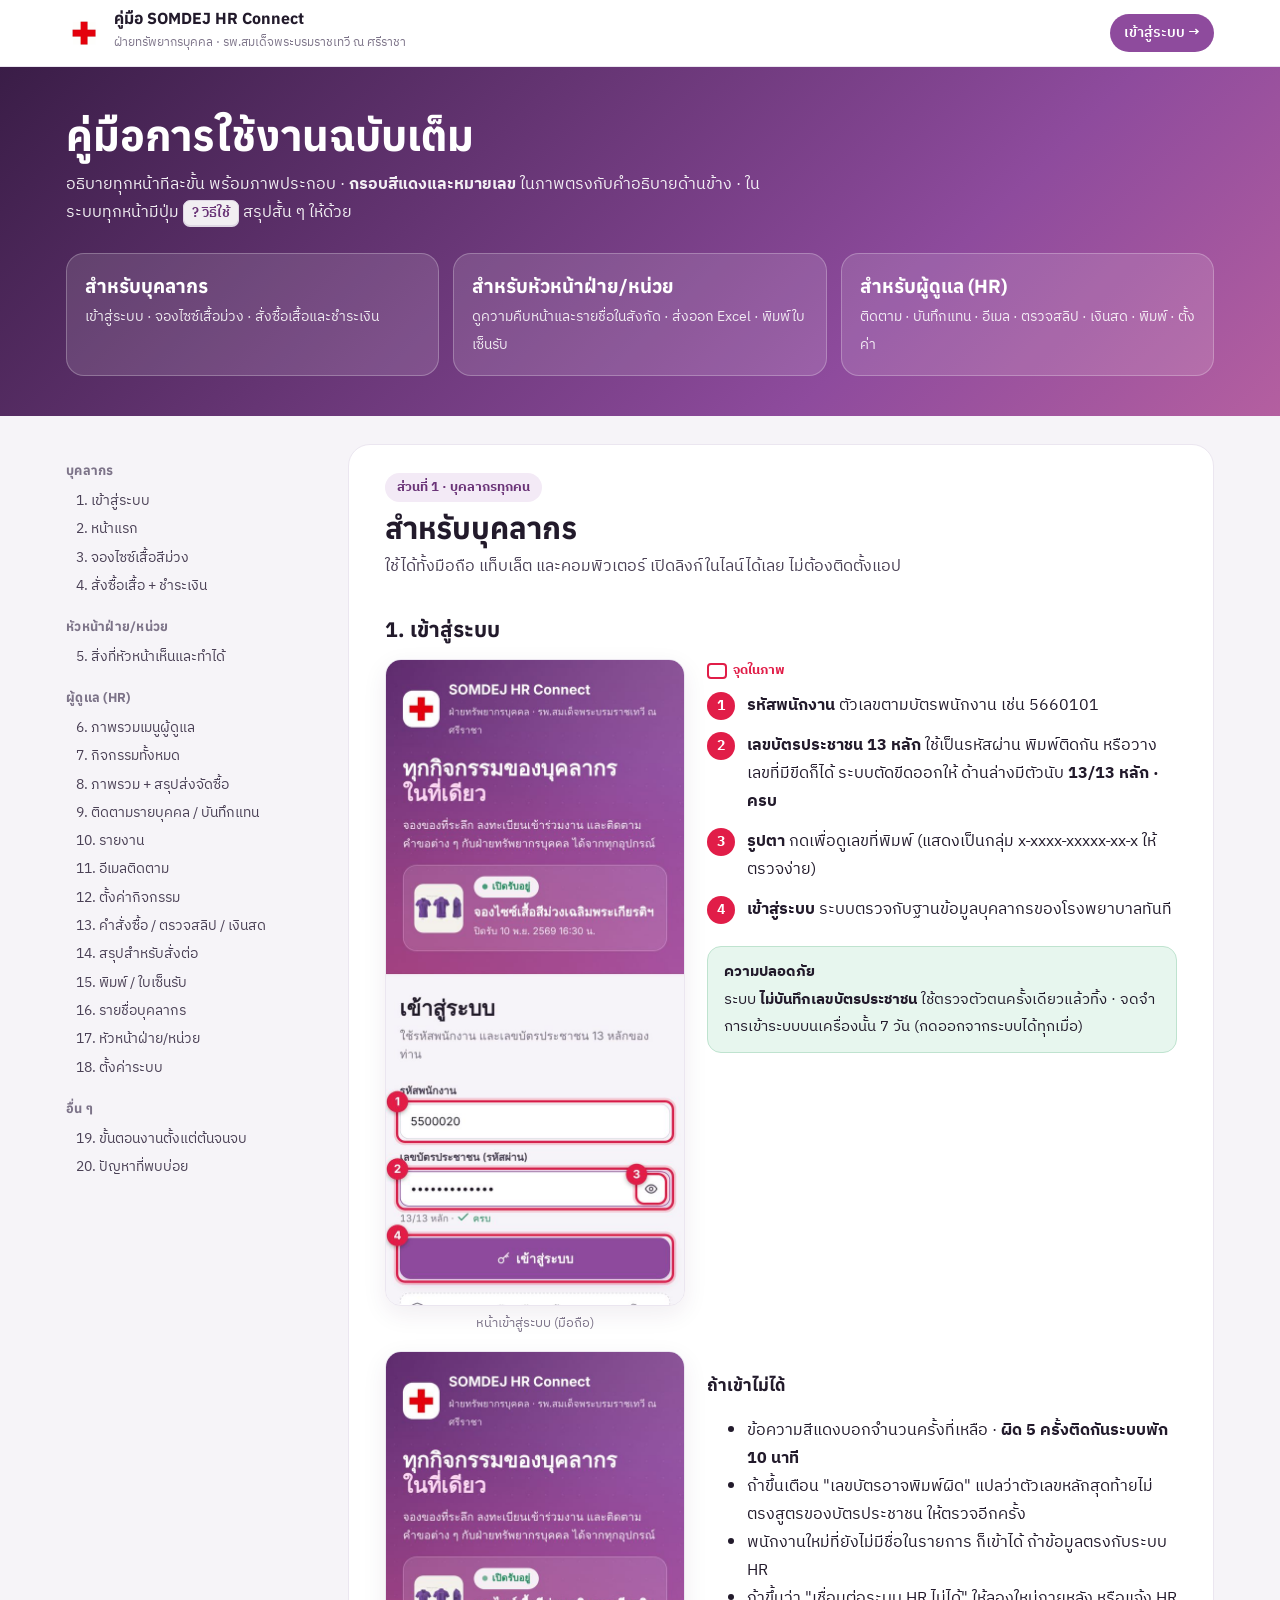
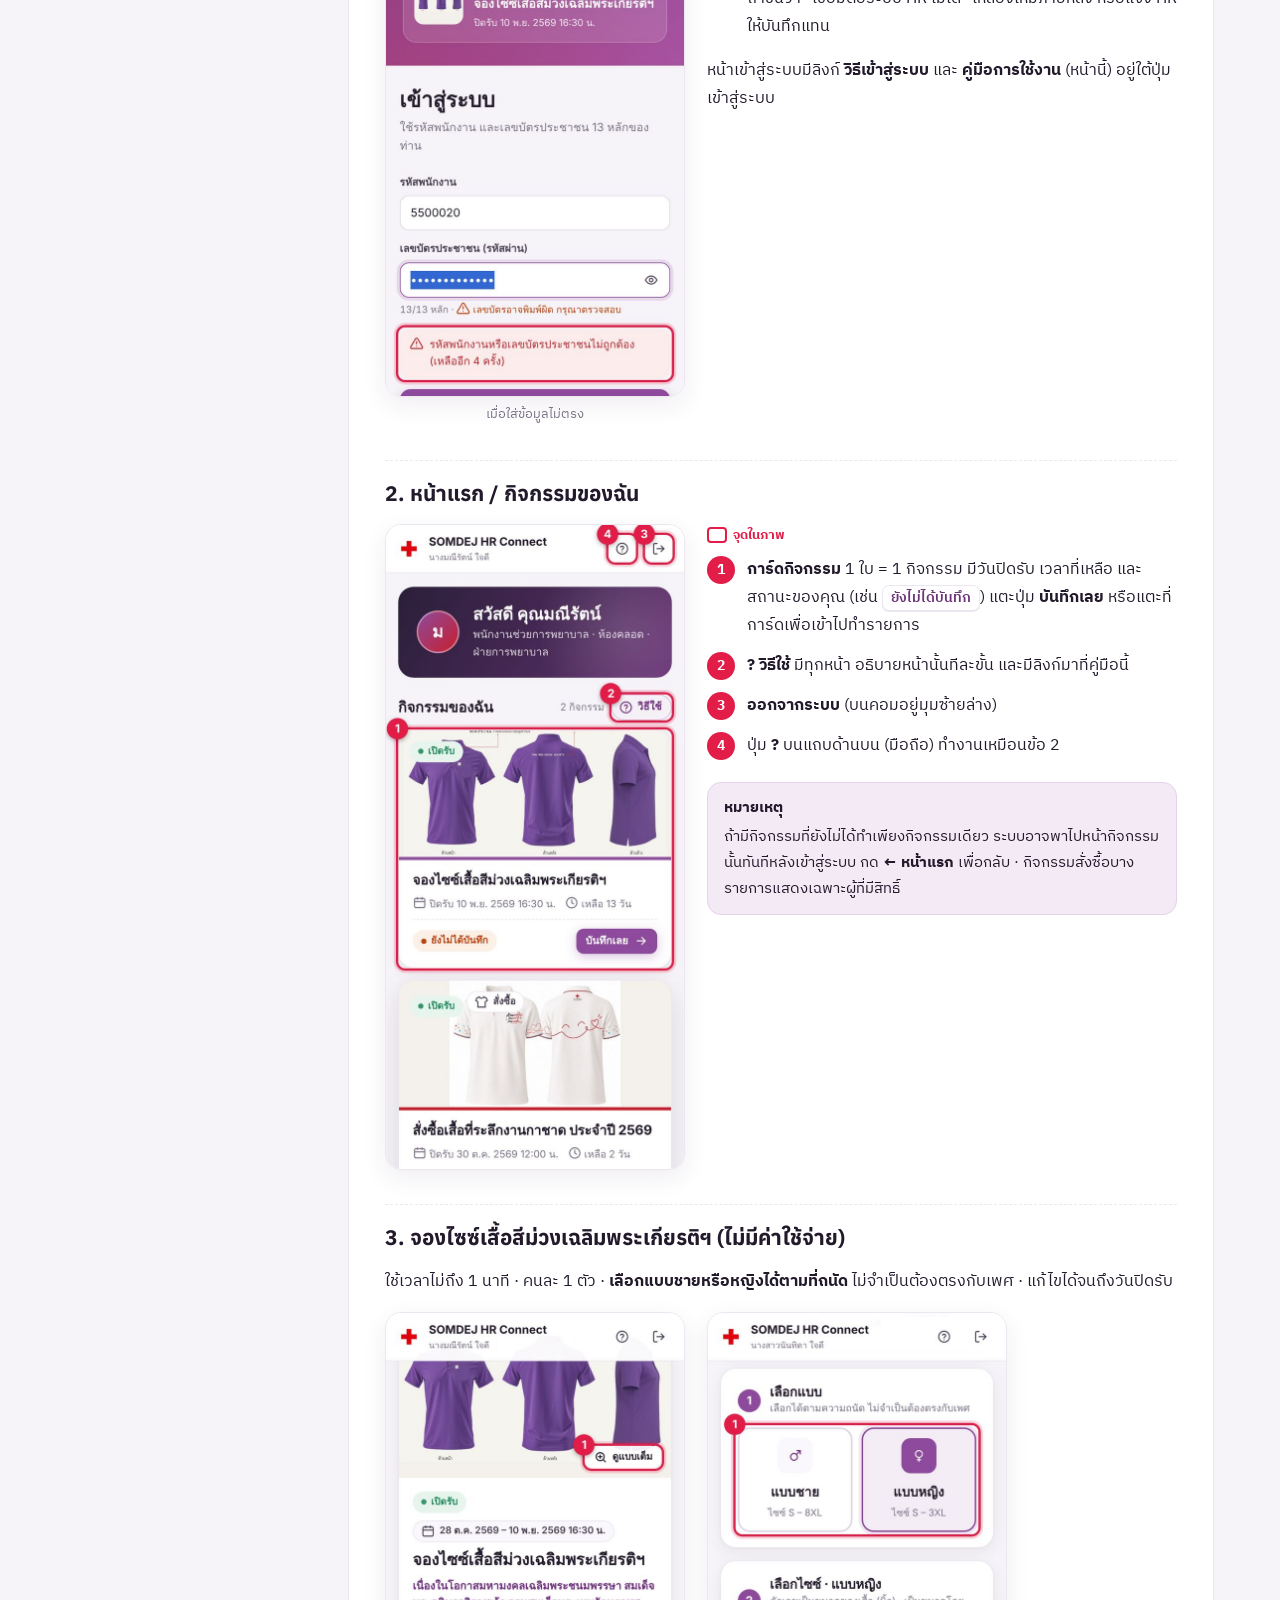
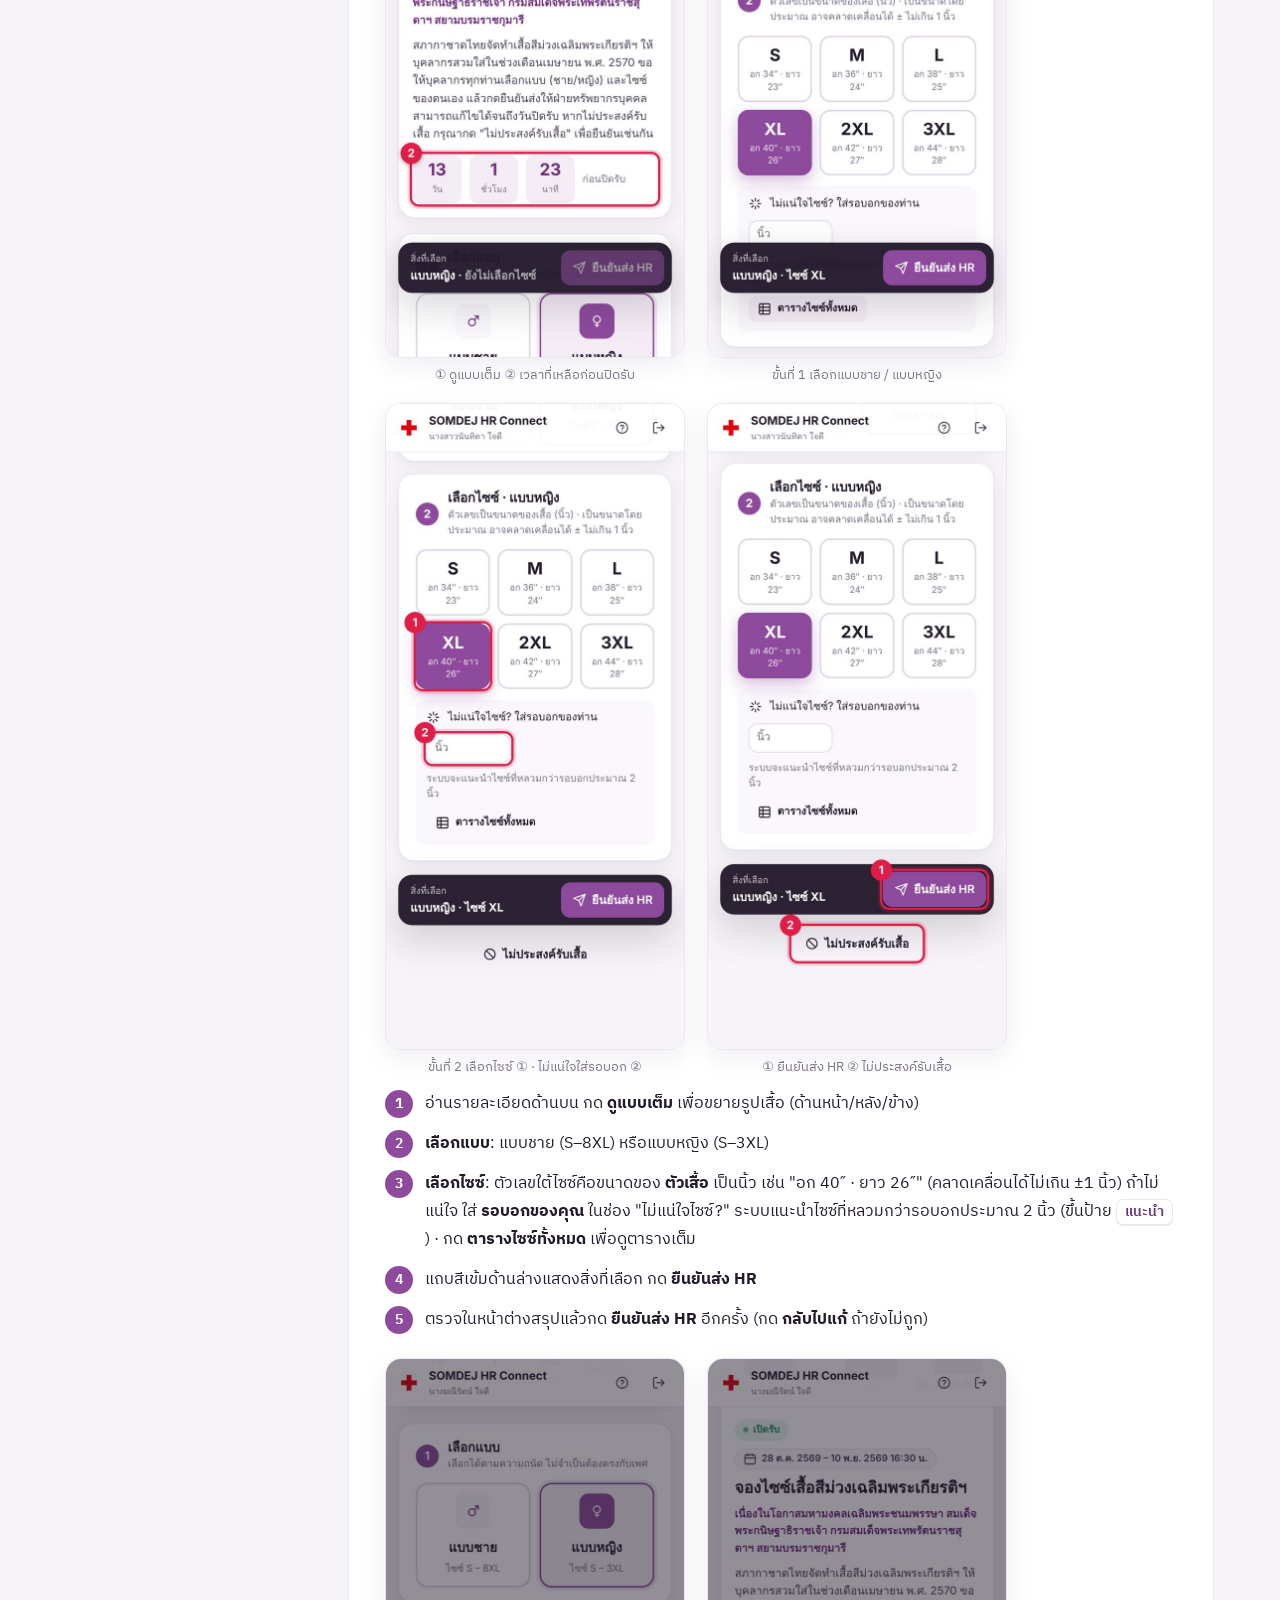
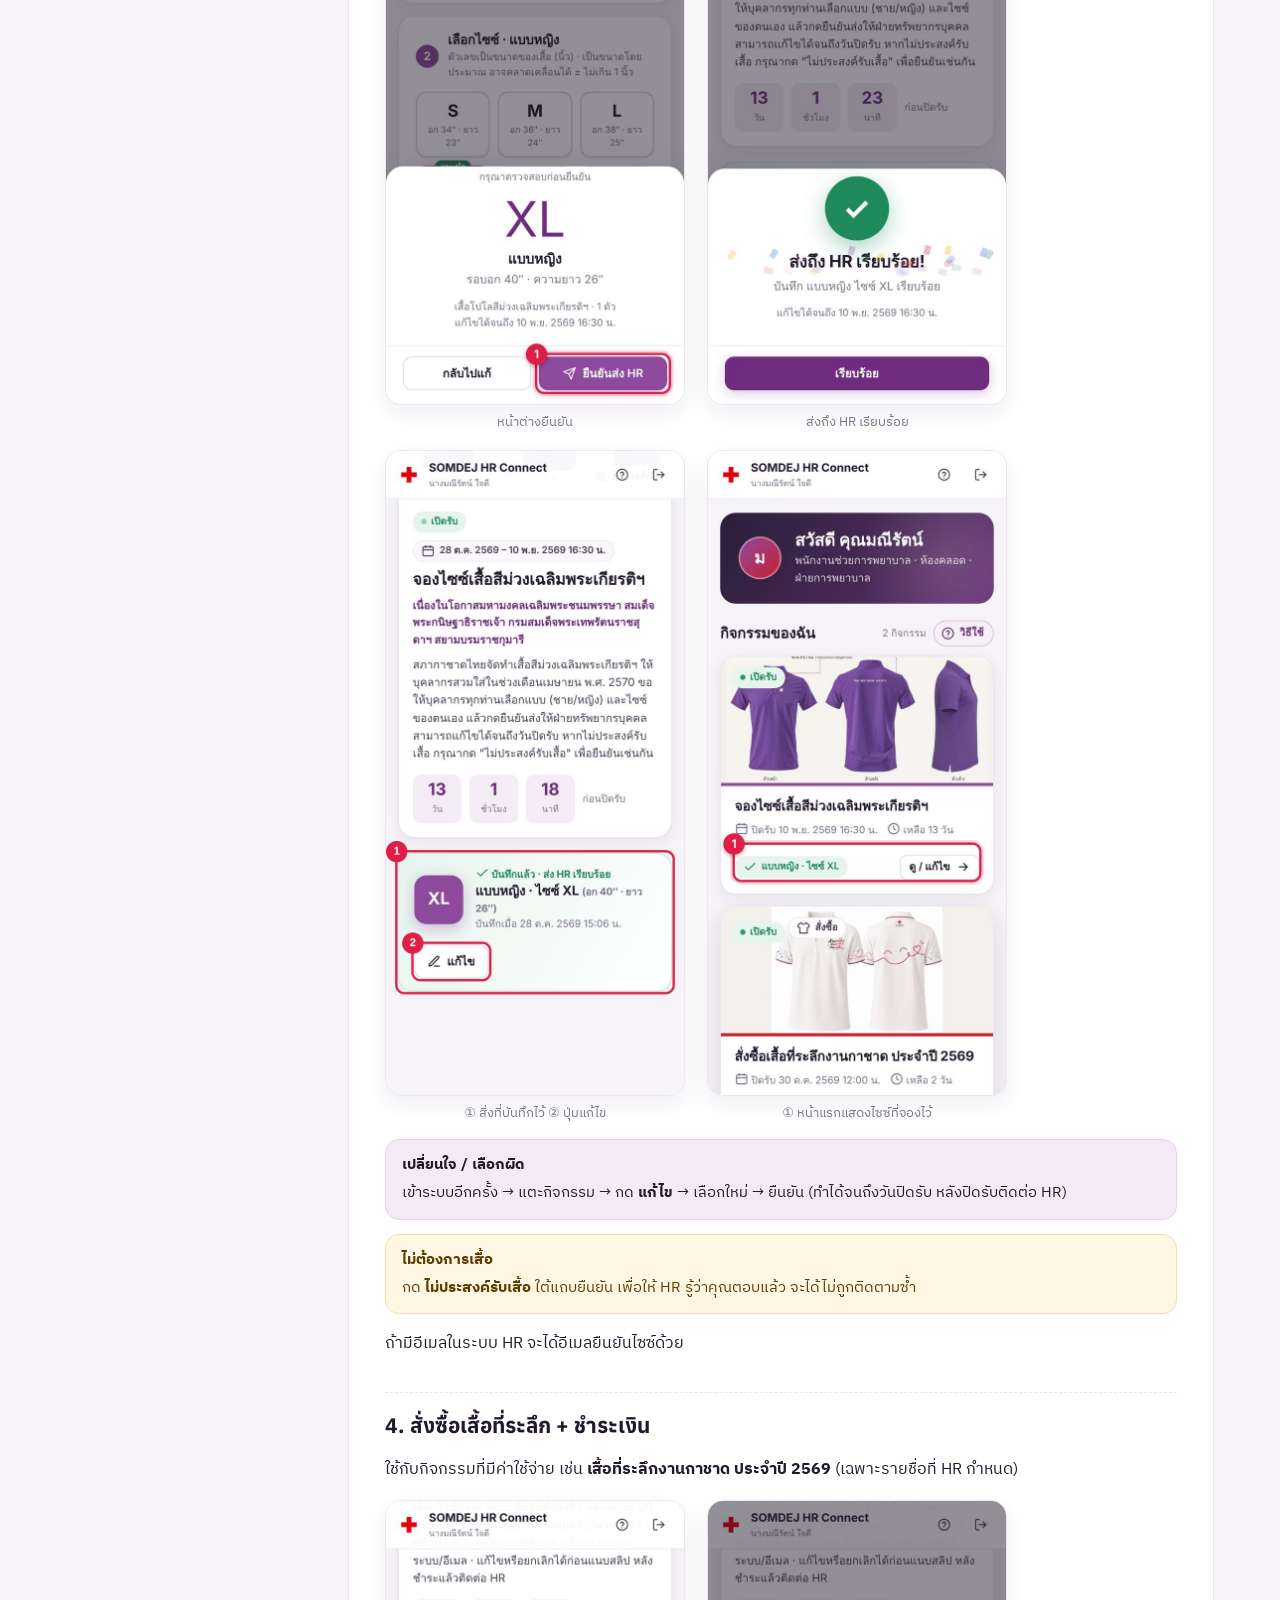
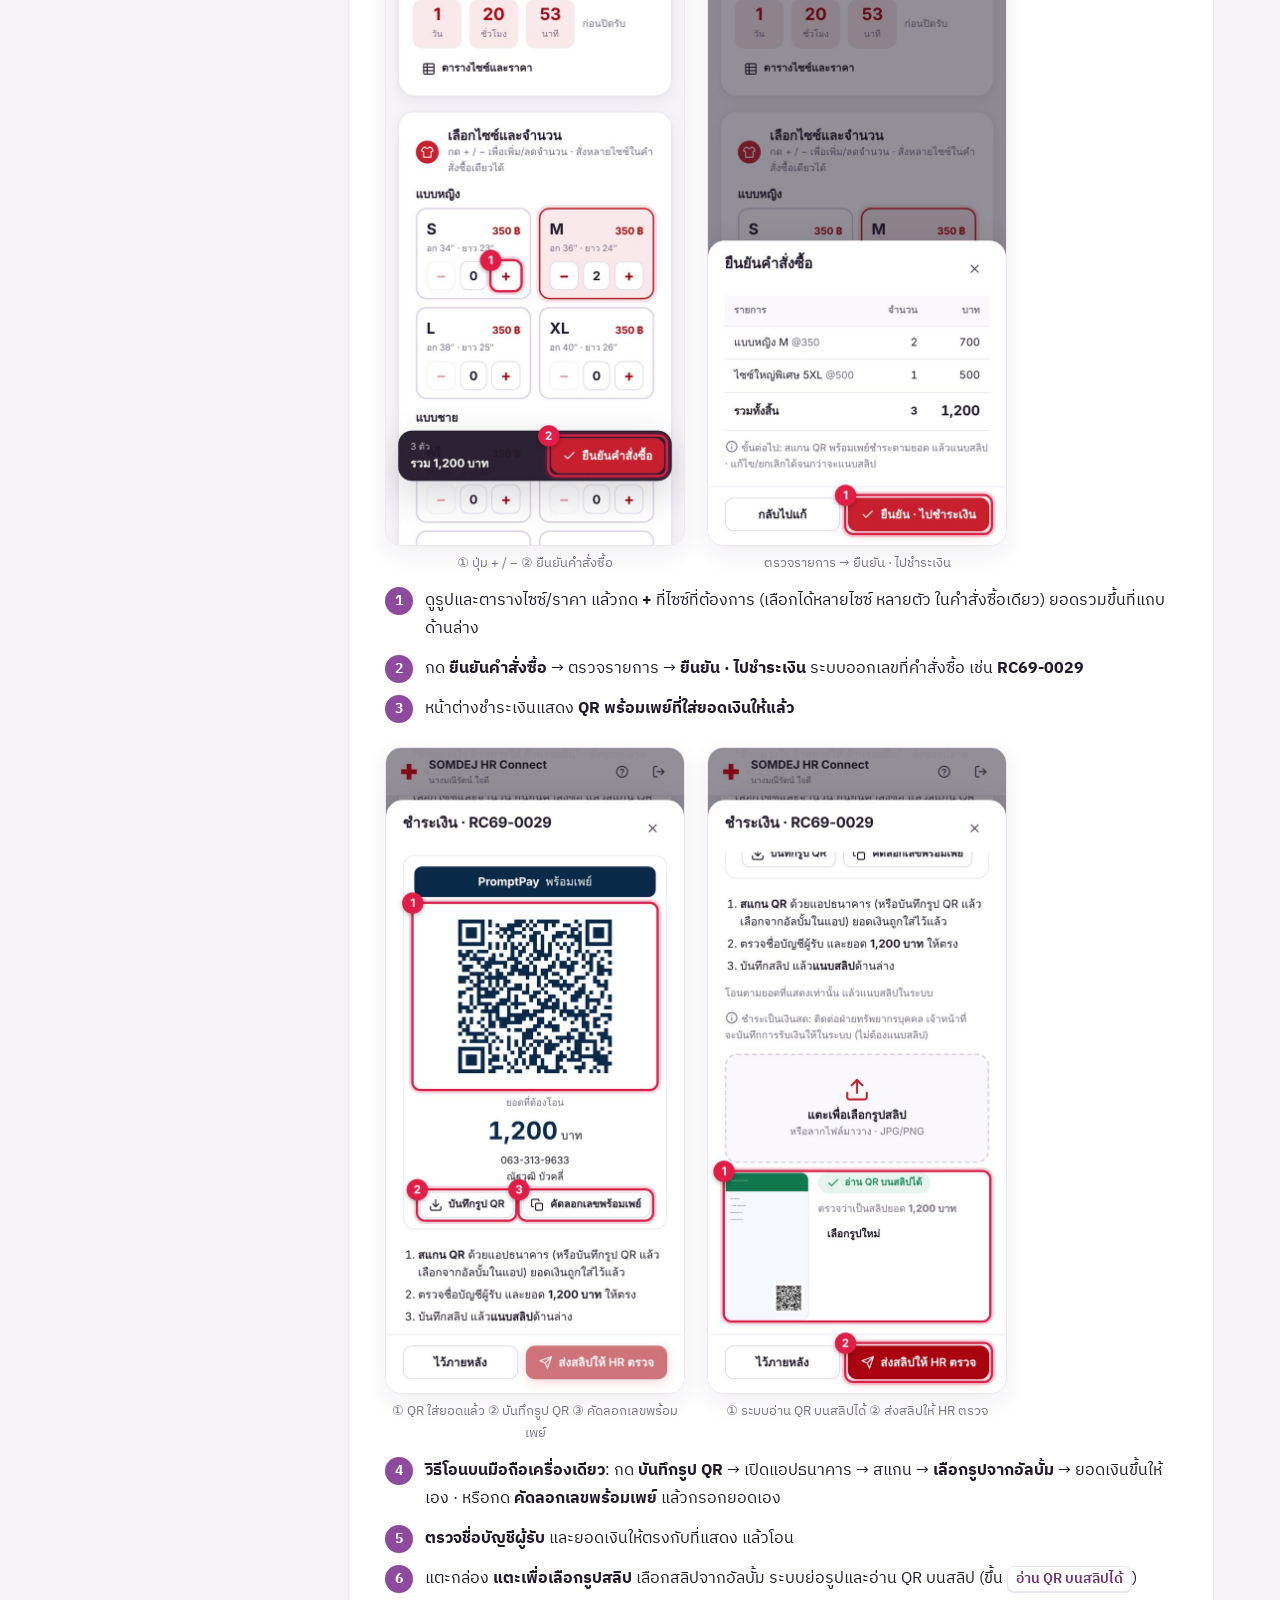
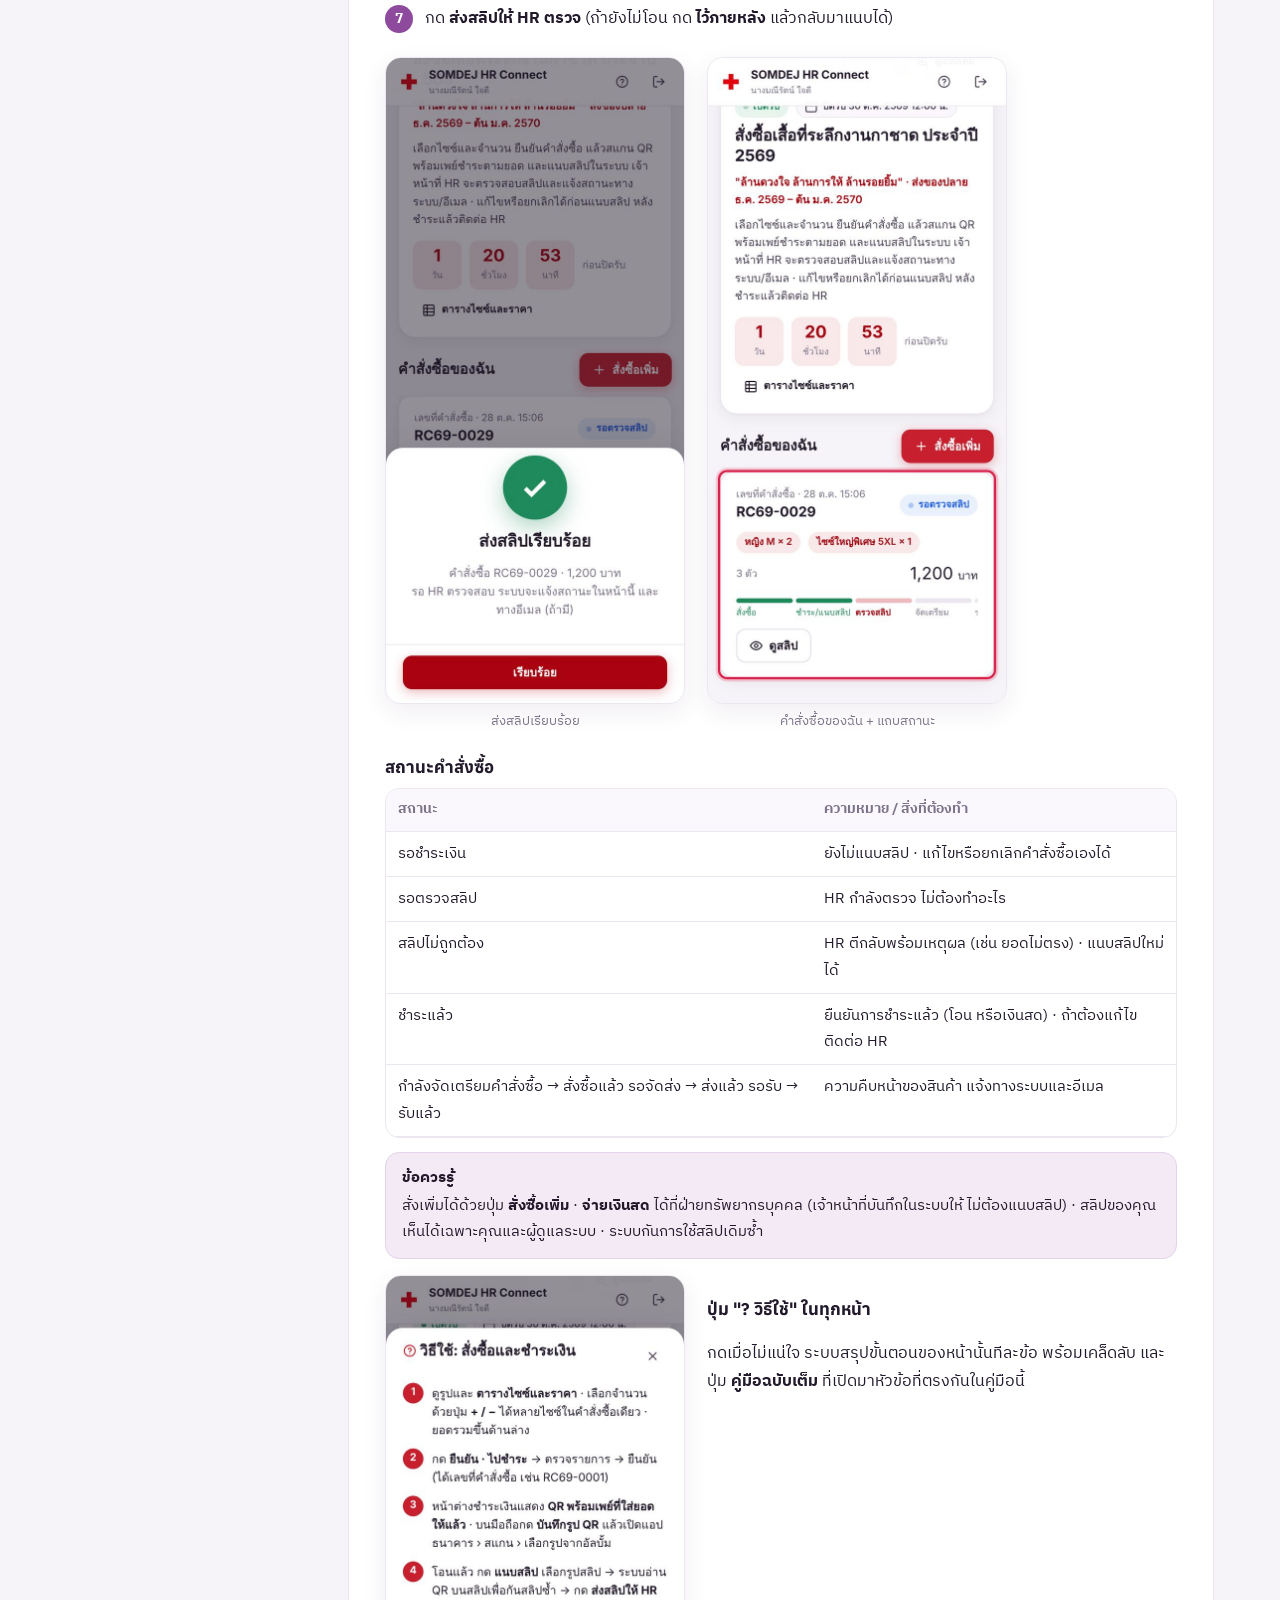
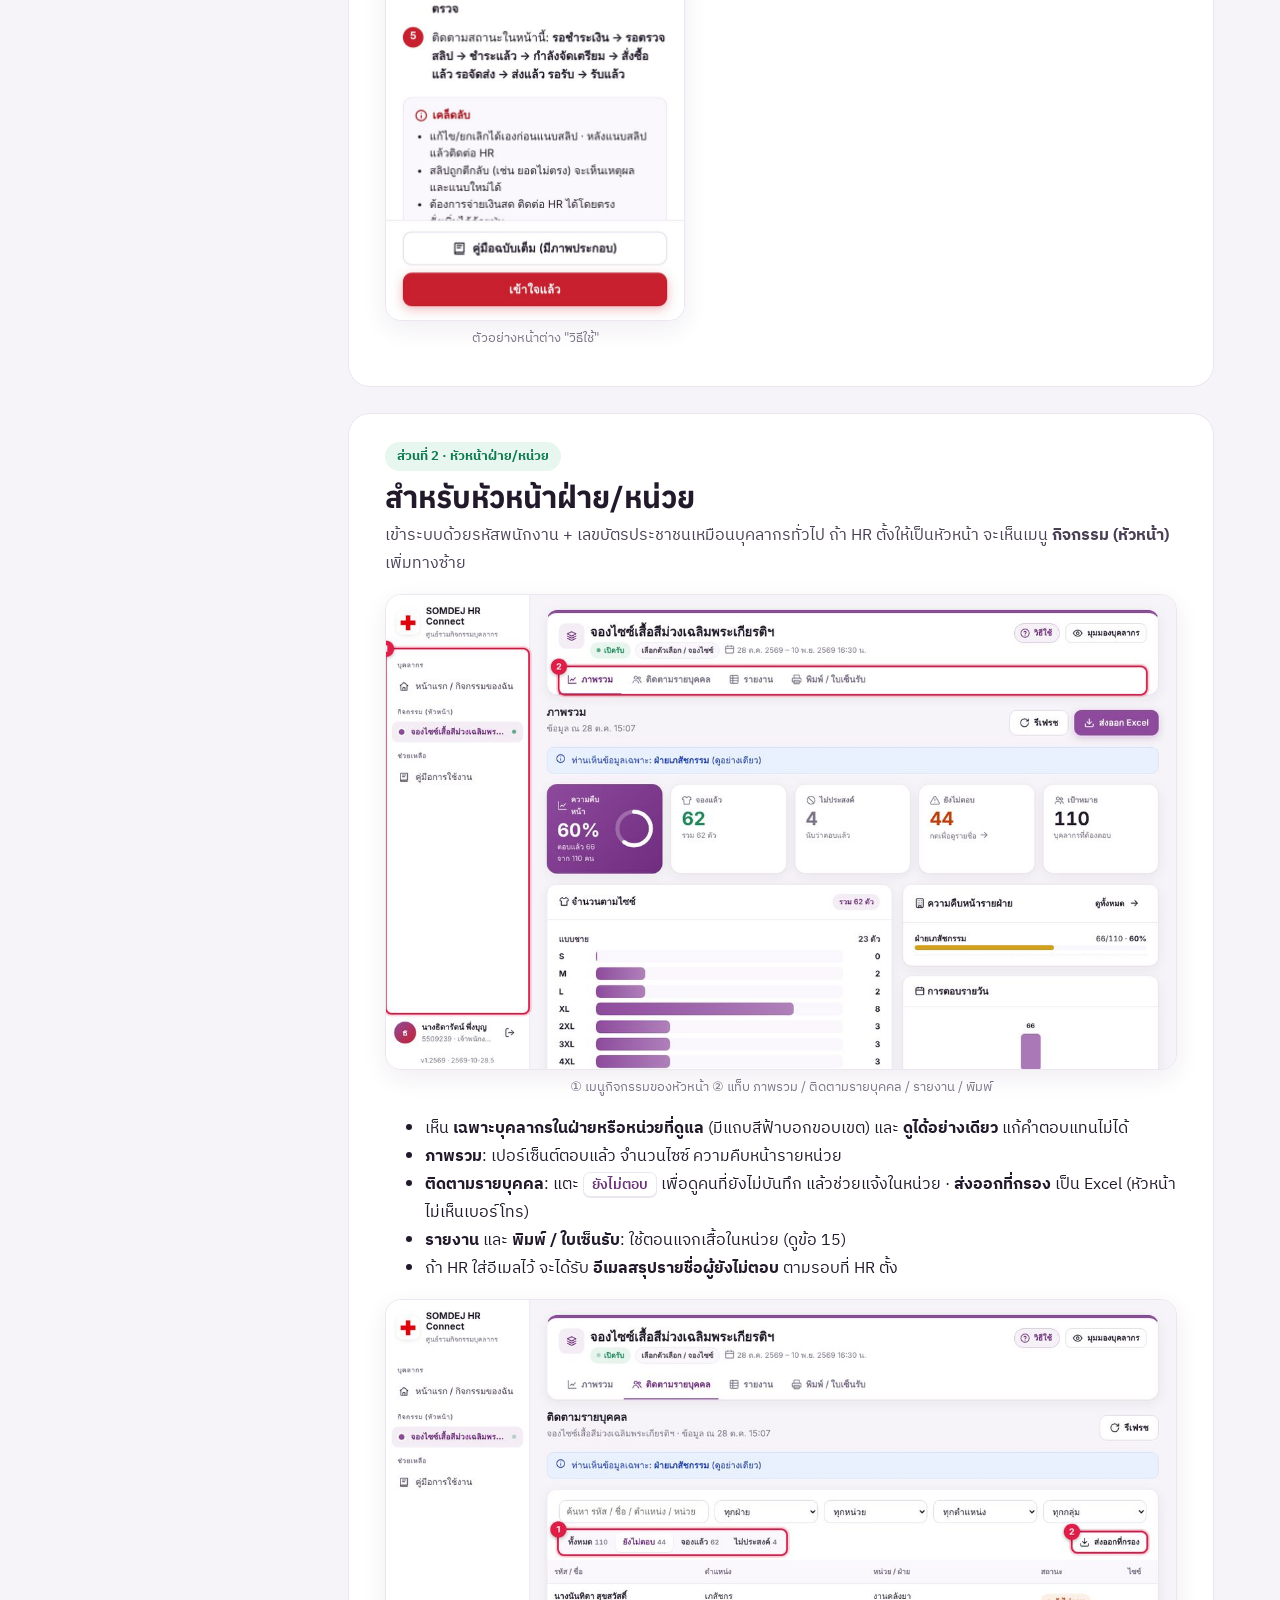
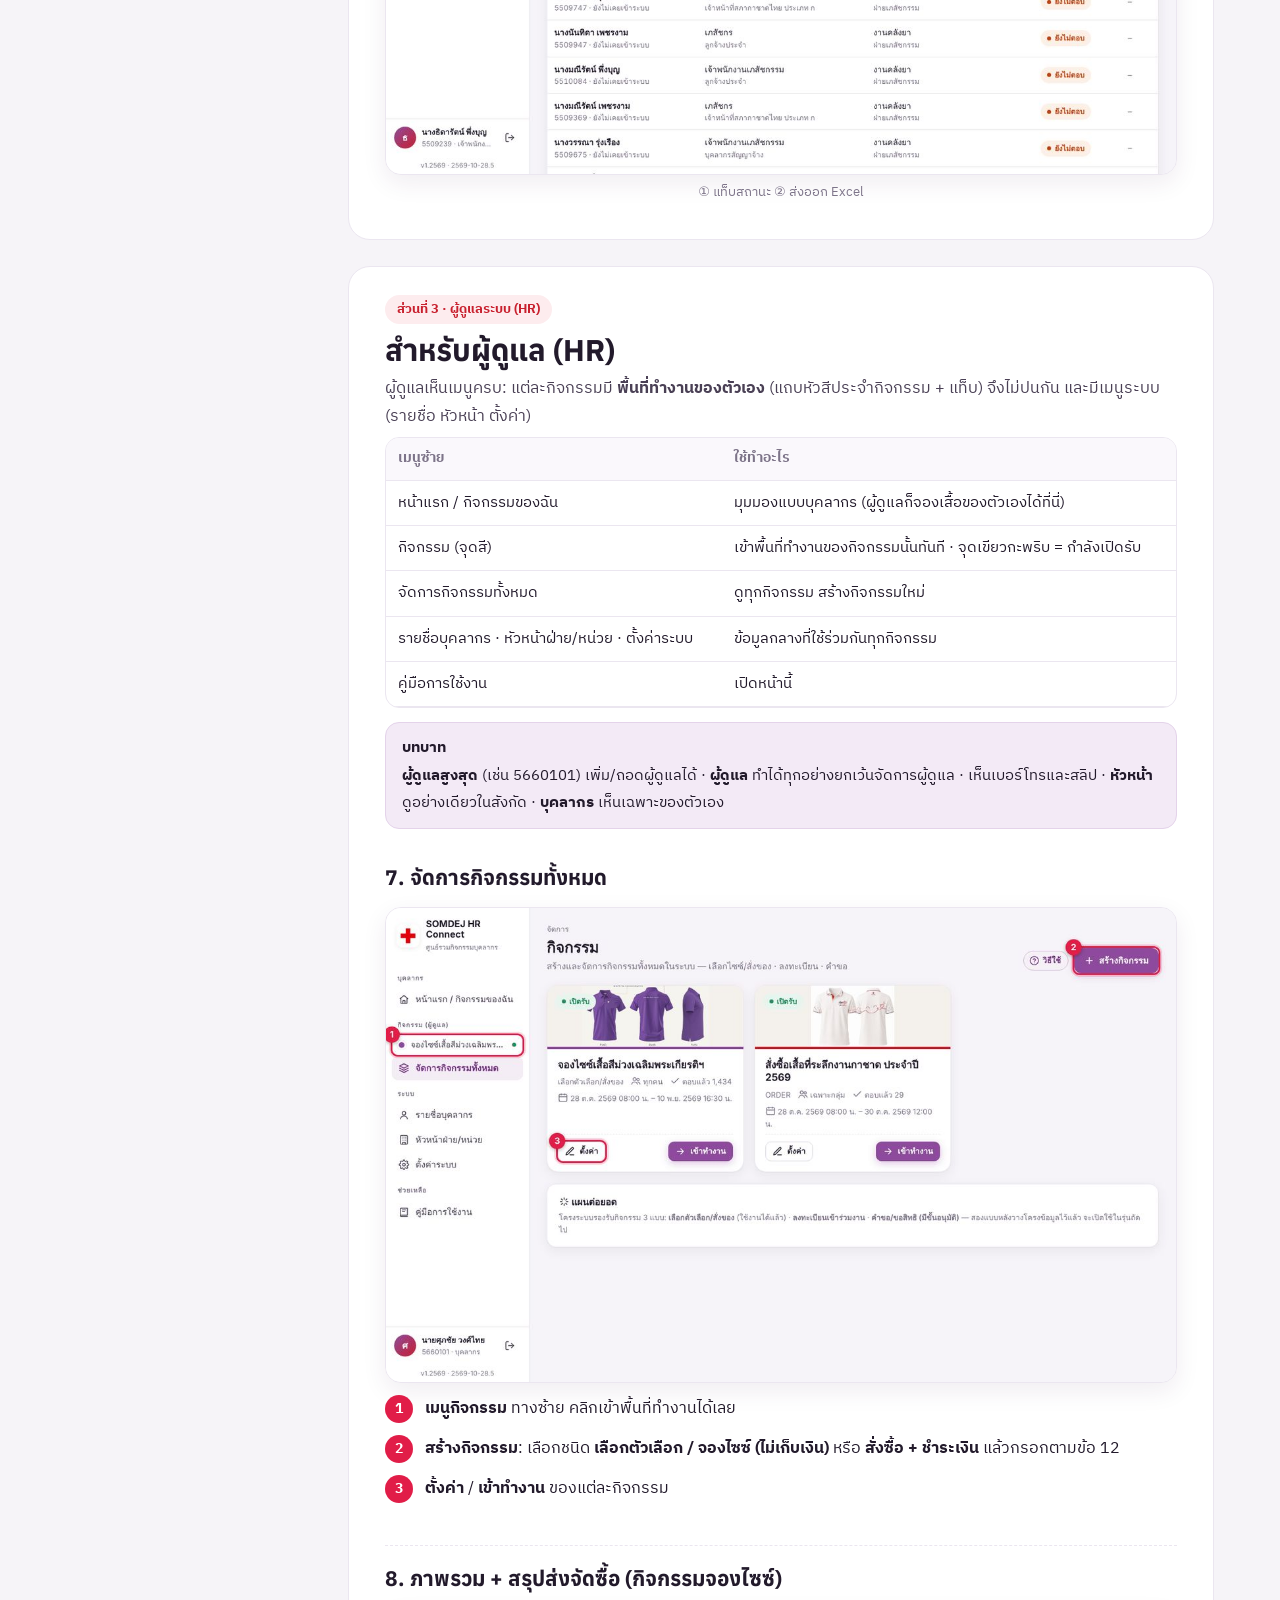
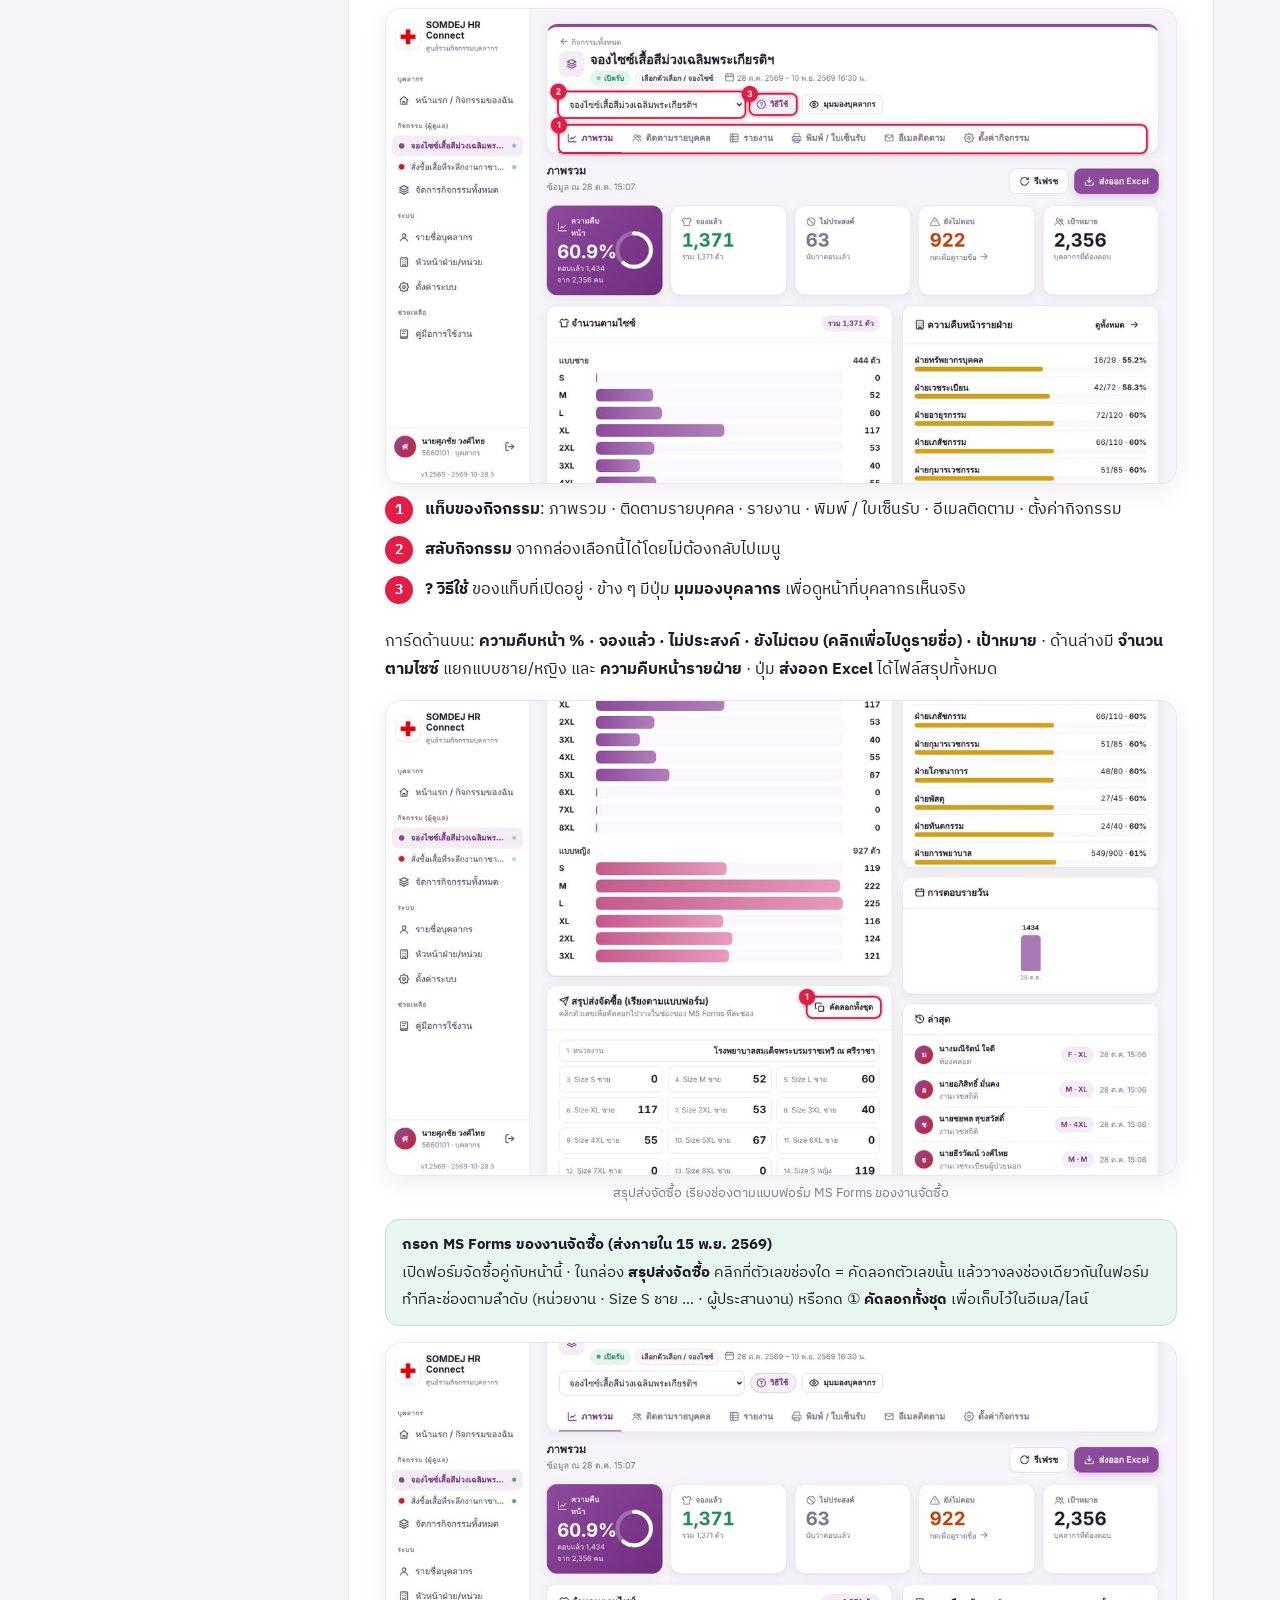
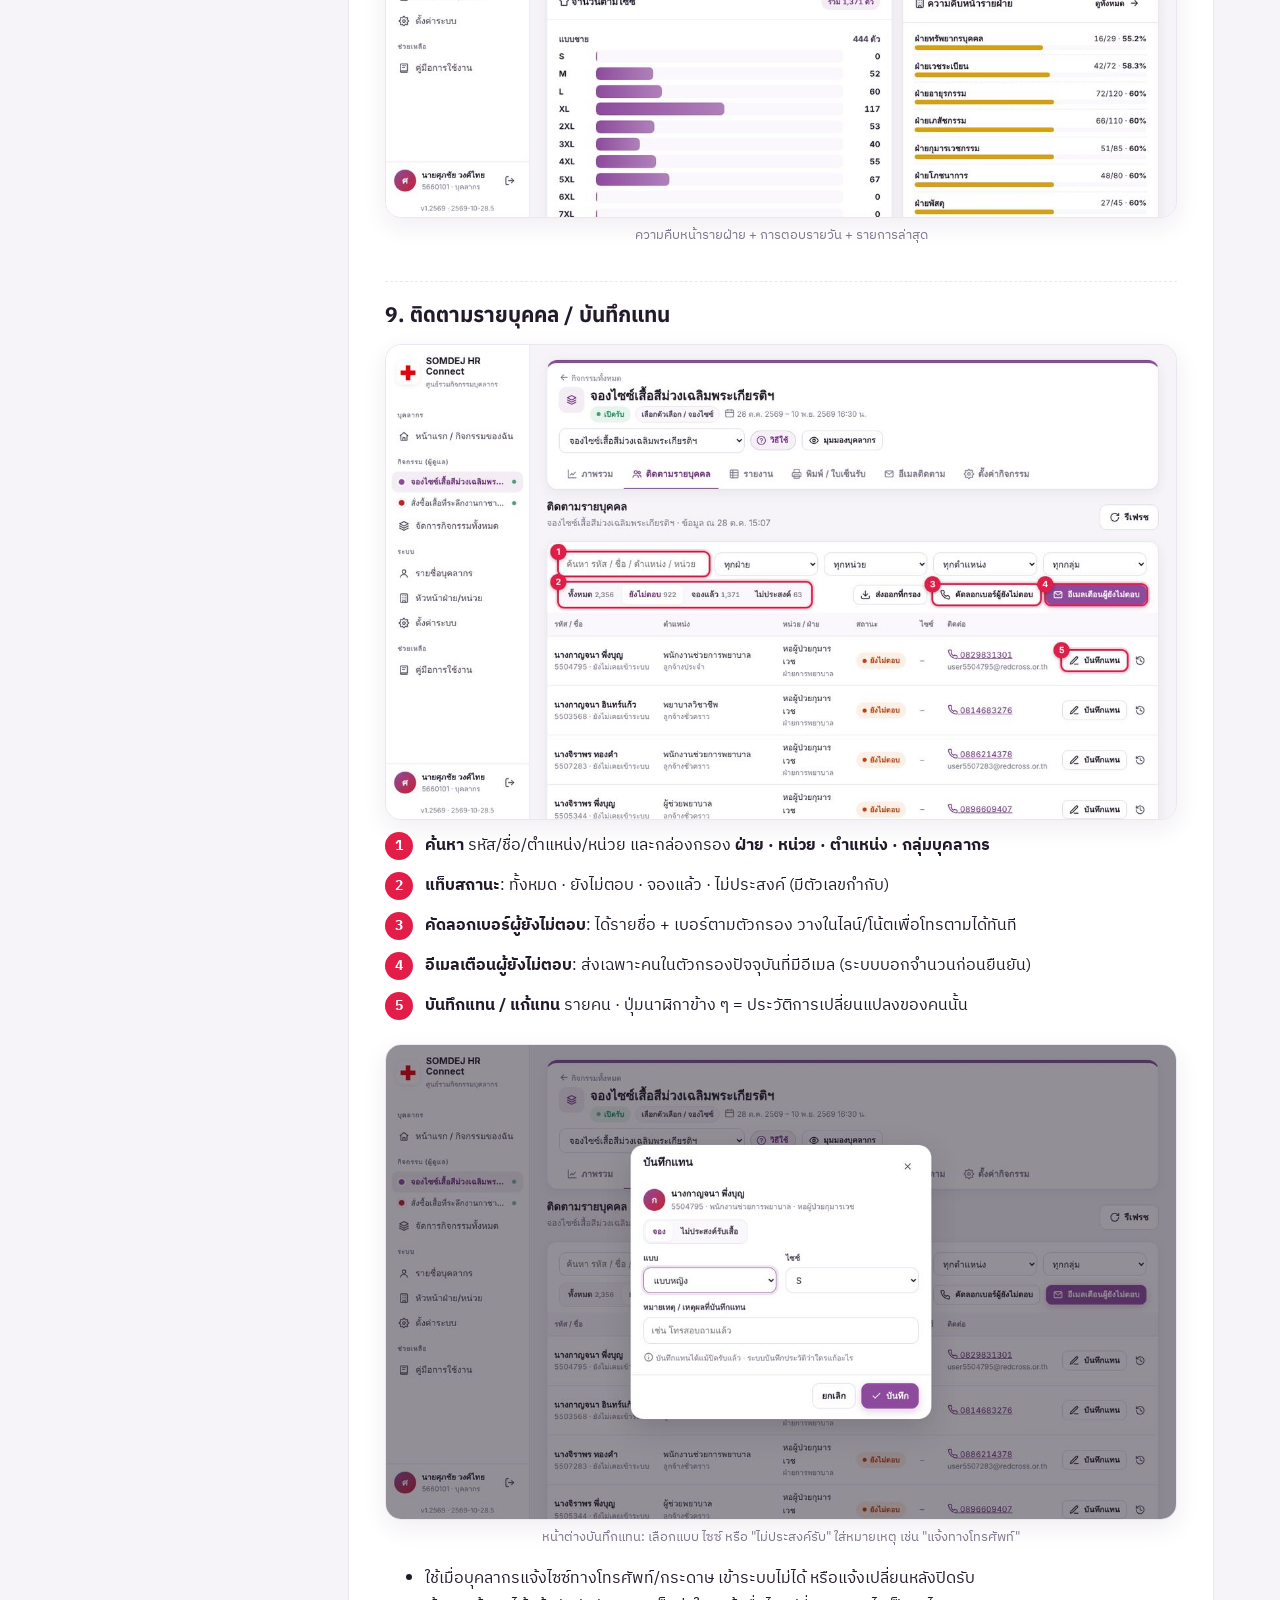
==== commit 58f8b8b1: "Add files via upload" ====
--- a/manual.html
+++ b/manual.html
@@ -140,7 +140,7 @@
 
   <h3 id="staff-login">1. เข้าสู่ระบบ</h3>
   <div class="fig ph">
-    <div><div class="shot"><img src="manual/s01_login.jpg" alt="หน้าเข้าสู่ระบบบนมือถือ" loading="lazy"></div><div class="cap">หน้าเข้าสู่ระบบ (มือถือ)</div></div>
+    <div><div class="shot"><img src="s01_login.jpg" alt="หน้าเข้าสู่ระบบบนมือถือ" loading="lazy"></div><div class="cap">หน้าเข้าสู่ระบบ (มือถือ)</div></div>
     <div>
       <p class="legend-h">จุดในภาพ</p>
       <ol class="legend">
@@ -153,7 +153,7 @@
     </div>
   </div>
   <div class="fig ph">
-    <div><div class="shot"><img src="manual/s02_login_err.jpg" alt="ข้อความเมื่อใส่เลขบัตรผิด" loading="lazy"></div><div class="cap">เมื่อใส่ข้อมูลไม่ตรง</div></div>
+    <div><div class="shot"><img src="s02_login_err.jpg" alt="ข้อความเมื่อใส่เลขบัตรผิด" loading="lazy"></div><div class="cap">เมื่อใส่ข้อมูลไม่ตรง</div></div>
     <div>
       <h4>ถ้าเข้าไม่ได้</h4>
       <ul>
@@ -168,7 +168,7 @@
 
   <h3 id="staff-home">2. หน้าแรก / กิจกรรมของฉัน</h3>
   <div class="fig ph">
-    <div><div class="shot"><img src="manual/s03_home.jpg" alt="หน้าแรก" loading="lazy"></div></div>
+    <div><div class="shot"><img src="s03_home.jpg" alt="หน้าแรก" loading="lazy"></div></div>
     <div>
       <p class="legend-h">จุดในภาพ</p>
       <ol class="legend">
@@ -184,12 +184,12 @@
   <h3 id="staff-choice">3. จองไซซ์เสื้อสีม่วงเฉลิมพระเกียรติฯ (ไม่มีค่าใช้จ่าย)</h3>
   <p>ใช้เวลาไม่ถึง 1 นาที · คนละ 1 ตัว · <b>เลือกแบบชายหรือหญิงได้ตามที่ถนัด</b> ไม่จำเป็นต้องตรงกับเพศ · แก้ไขได้จนถึงวันปิดรับ</p>
   <div class="fig two">
-    <div><div class="shot"><img src="manual/s04_event_top.jpg" alt="รายละเอียดกิจกรรม" loading="lazy"></div><div class="cap">① ดูแบบเต็ม ② เวลาที่เหลือก่อนปิดรับ</div></div>
-    <div><div class="shot"><img src="manual/s05_option.jpg" alt="เลือกแบบ" loading="lazy"></div><div class="cap">ขั้นที่ 1 เลือกแบบชาย / แบบหญิง</div></div>
-  </div>
-  <div class="fig two">
-    <div><div class="shot"><img src="manual/s06_size.jpg" alt="เลือกไซซ์" loading="lazy"></div><div class="cap">ขั้นที่ 2 เลือกไซซ์ ① · ไม่แน่ใจใส่รอบอก ②</div></div>
-    <div><div class="shot"><img src="manual/s07_actionbar.jpg" alt="ปุ่มยืนยัน" loading="lazy"></div><div class="cap">① ยืนยันส่ง HR ② ไม่ประสงค์รับเสื้อ</div></div>
+    <div><div class="shot"><img src="s04_event_top.jpg" alt="รายละเอียดกิจกรรม" loading="lazy"></div><div class="cap">① ดูแบบเต็ม ② เวลาที่เหลือก่อนปิดรับ</div></div>
+    <div><div class="shot"><img src="s05_option.jpg" alt="เลือกแบบ" loading="lazy"></div><div class="cap">ขั้นที่ 1 เลือกแบบชาย / แบบหญิง</div></div>
+  </div>
+  <div class="fig two">
+    <div><div class="shot"><img src="s06_size.jpg" alt="เลือกไซซ์" loading="lazy"></div><div class="cap">ขั้นที่ 2 เลือกไซซ์ ① · ไม่แน่ใจใส่รอบอก ②</div></div>
+    <div><div class="shot"><img src="s07_actionbar.jpg" alt="ปุ่มยืนยัน" loading="lazy"></div><div class="cap">① ยืนยันส่ง HR ② ไม่ประสงค์รับเสื้อ</div></div>
   </div>
   <ol class="steps">
     <li>อ่านรายละเอียดด้านบน กด <b>ดูแบบเต็ม</b> เพื่อขยายรูปเสื้อ (ด้านหน้า/หลัง/ข้าง)</li>
@@ -199,12 +199,12 @@
     <li>ตรวจในหน้าต่างสรุปแล้วกด <b>ยืนยันส่ง HR</b> อีกครั้ง (กด <b>กลับไปแก้</b> ถ้ายังไม่ถูก)</li>
   </ol>
   <div class="fig two">
-    <div><div class="shot"><img src="manual/s08_confirm.jpg" alt="หน้าต่างยืนยัน" loading="lazy"></div><div class="cap">หน้าต่างยืนยัน</div></div>
-    <div><div class="shot"><img src="manual/s09_success.jpg" alt="ส่งถึง HR เรียบร้อย" loading="lazy"></div><div class="cap">ส่งถึง HR เรียบร้อย</div></div>
-  </div>
-  <div class="fig two">
-    <div><div class="shot"><img src="manual/s10_after.jpg" alt="สถานะหลังบันทึก" loading="lazy"></div><div class="cap">① สิ่งที่บันทึกไว้ ② ปุ่มแก้ไข</div></div>
-    <div><div class="shot"><img src="manual/s11_home_after.jpg" alt="หน้าแรกหลังบันทึก" loading="lazy"></div><div class="cap">① หน้าแรกแสดงไซซ์ที่จองไว้</div></div>
+    <div><div class="shot"><img src="s08_confirm.jpg" alt="หน้าต่างยืนยัน" loading="lazy"></div><div class="cap">หน้าต่างยืนยัน</div></div>
+    <div><div class="shot"><img src="s09_success.jpg" alt="ส่งถึง HR เรียบร้อย" loading="lazy"></div><div class="cap">ส่งถึง HR เรียบร้อย</div></div>
+  </div>
+  <div class="fig two">
+    <div><div class="shot"><img src="s10_after.jpg" alt="สถานะหลังบันทึก" loading="lazy"></div><div class="cap">① สิ่งที่บันทึกไว้ ② ปุ่มแก้ไข</div></div>
+    <div><div class="shot"><img src="s11_home_after.jpg" alt="หน้าแรกหลังบันทึก" loading="lazy"></div><div class="cap">① หน้าแรกแสดงไซซ์ที่จองไว้</div></div>
   </div>
   <div class="note tip"><b>เปลี่ยนใจ / เลือกผิด</b>เข้าระบบอีกครั้ง → แตะกิจกรรม → กด <b>แก้ไข</b> → เลือกใหม่ → ยืนยัน (ทำได้จนถึงวันปิดรับ หลังปิดรับติดต่อ HR)</div>
   <div class="note warn"><b>ไม่ต้องการเสื้อ</b>กด <b>ไม่ประสงค์รับเสื้อ</b> ใต้แถบยืนยัน เพื่อให้ HR รู้ว่าคุณตอบแล้ว จะได้ไม่ถูกติดตามซ้ำ</div>
@@ -213,8 +213,8 @@
   <h3 id="staff-order">4. สั่งซื้อเสื้อที่ระลึก + ชำระเงิน</h3>
   <p>ใช้กับกิจกรรมที่มีค่าใช้จ่าย เช่น <b>เสื้อที่ระลึกงานกาชาด ประจำปี 2569</b> (เฉพาะรายชื่อที่ HR กำหนด)</p>
   <div class="fig two">
-    <div><div class="shot"><img src="manual/s12_order_form.jpg" alt="เลือกไซซ์และจำนวน" loading="lazy"></div><div class="cap">① ปุ่ม + / − ② ยืนยันคำสั่งซื้อ</div></div>
-    <div><div class="shot"><img src="manual/s13_order_confirm.jpg" alt="ยืนยันคำสั่งซื้อ" loading="lazy"></div><div class="cap">ตรวจรายการ → ยืนยัน · ไปชำระเงิน</div></div>
+    <div><div class="shot"><img src="s12_order_form.jpg" alt="เลือกไซซ์และจำนวน" loading="lazy"></div><div class="cap">① ปุ่ม + / − ② ยืนยันคำสั่งซื้อ</div></div>
+    <div><div class="shot"><img src="s13_order_confirm.jpg" alt="ยืนยันคำสั่งซื้อ" loading="lazy"></div><div class="cap">ตรวจรายการ → ยืนยัน · ไปชำระเงิน</div></div>
   </div>
   <ol class="steps">
     <li>ดูรูปและตารางไซซ์/ราคา แล้วกด <b>+</b> ที่ไซซ์ที่ต้องการ (เลือกได้หลายไซซ์ หลายตัว ในคำสั่งซื้อเดียว) ยอดรวมขึ้นที่แถบด้านล่าง</li>
@@ -222,8 +222,8 @@
     <li>หน้าต่างชำระเงินแสดง <b>QR พร้อมเพย์ที่ใส่ยอดเงินให้แล้ว</b></li>
   </ol>
   <div class="fig two">
-    <div><div class="shot"><img src="manual/s14_pay.jpg" alt="QR พร้อมเพย์" loading="lazy"></div><div class="cap">① QR ใส่ยอดแล้ว ② บันทึกรูป QR ③ คัดลอกเลขพร้อมเพย์</div></div>
-    <div><div class="shot"><img src="manual/s15_slip.jpg" alt="แนบสลิป" loading="lazy"></div><div class="cap">① ระบบอ่าน QR บนสลิปได้ ② ส่งสลิปให้ HR ตรวจ</div></div>
+    <div><div class="shot"><img src="s14_pay.jpg" alt="QR พร้อมเพย์" loading="lazy"></div><div class="cap">① QR ใส่ยอดแล้ว ② บันทึกรูป QR ③ คัดลอกเลขพร้อมเพย์</div></div>
+    <div><div class="shot"><img src="s15_slip.jpg" alt="แนบสลิป" loading="lazy"></div><div class="cap">① ระบบอ่าน QR บนสลิปได้ ② ส่งสลิปให้ HR ตรวจ</div></div>
   </div>
   <ol class="steps" start="4" style="counter-reset:n 3">
     <li><b>วิธีโอนบนมือถือเครื่องเดียว</b>: กด <b>บันทึกรูป QR</b> → เปิดแอปธนาคาร → สแกน → <b>เลือกรูปจากอัลบั้ม</b> → ยอดเงินขึ้นให้เอง · หรือกด <b>คัดลอกเลขพร้อมเพย์</b> แล้วกรอกยอดเอง</li>
@@ -232,8 +232,8 @@
     <li>กด <b>ส่งสลิปให้ HR ตรวจ</b> (ถ้ายังไม่โอน กด <b>ไว้ภายหลัง</b> แล้วกลับมาแนบได้)</li>
   </ol>
   <div class="fig two">
-    <div><div class="shot"><img src="manual/s16_sent.jpg" alt="ส่งสลิปเรียบร้อย" loading="lazy"></div><div class="cap">ส่งสลิปเรียบร้อย</div></div>
-    <div><div class="shot"><img src="manual/s17_order_status.jpg" alt="สถานะคำสั่งซื้อ" loading="lazy"></div><div class="cap">คำสั่งซื้อของฉัน + แถบสถานะ</div></div>
+    <div><div class="shot"><img src="s16_sent.jpg" alt="ส่งสลิปเรียบร้อย" loading="lazy"></div><div class="cap">ส่งสลิปเรียบร้อย</div></div>
+    <div><div class="shot"><img src="s17_order_status.jpg" alt="สถานะคำสั่งซื้อ" loading="lazy"></div><div class="cap">คำสั่งซื้อของฉัน + แถบสถานะ</div></div>
   </div>
   <h4>สถานะคำสั่งซื้อ</h4>
   <div class="tw"><table>
@@ -246,7 +246,7 @@
   </table></div>
   <div class="note tip"><b>ข้อควรรู้</b>สั่งเพิ่มได้ด้วยปุ่ม <b>สั่งซื้อเพิ่ม</b> · <b>จ่ายเงินสด</b> ได้ที่ฝ่ายทรัพยากรบุคคล (เจ้าหน้าที่บันทึกในระบบให้ ไม่ต้องแนบสลิป) · สลิปของคุณเห็นได้เฉพาะคุณและผู้ดูแลระบบ · ระบบกันการใช้สลิปเดิมซ้ำ</div>
   <div class="fig ph">
-    <div><div class="shot"><img src="manual/s18_help.jpg" alt="หน้าต่างวิธีใช้" loading="lazy"></div><div class="cap">ตัวอย่างหน้าต่าง "วิธีใช้"</div></div>
+    <div><div class="shot"><img src="s18_help.jpg" alt="หน้าต่างวิธีใช้" loading="lazy"></div><div class="cap">ตัวอย่างหน้าต่าง "วิธีใช้"</div></div>
     <div><h4>ปุ่ม "? วิธีใช้" ในทุกหน้า</h4><p>กดเมื่อไม่แน่ใจ ระบบสรุปขั้นตอนของหน้านั้นทีละข้อ พร้อมเคล็ดลับ และปุ่ม <b>คู่มือฉบับเต็ม</b> ที่เปิดมาหัวข้อที่ตรงกันในคู่มือนี้</p></div>
   </div>
 </section>
@@ -256,7 +256,7 @@
   <span class="ptag green">ส่วนที่ 2 · หัวหน้าฝ่าย/หน่วย</span>
   <h2>สำหรับหัวหน้าฝ่าย/หน่วย</h2>
   <p class="lead">เข้าระบบด้วยรหัสพนักงาน + เลขบัตรประชาชนเหมือนบุคลากรทั่วไป ถ้า HR ตั้งให้เป็นหัวหน้า จะเห็นเมนู <b>กิจกรรม (หัวหน้า)</b> เพิ่มทางซ้าย</p>
-  <div class="fig pc"><div><div class="shot"><img src="manual/h01_overview.jpg" alt="ภาพรวมของหัวหน้า" loading="lazy"></div><div class="cap">① เมนูกิจกรรมของหัวหน้า ② แท็บ ภาพรวม / ติดตามรายบุคคล / รายงาน / พิมพ์</div></div></div>
+  <div class="fig pc"><div><div class="shot"><img src="h01_overview.jpg" alt="ภาพรวมของหัวหน้า" loading="lazy"></div><div class="cap">① เมนูกิจกรรมของหัวหน้า ② แท็บ ภาพรวม / ติดตามรายบุคคล / รายงาน / พิมพ์</div></div></div>
   <ul>
     <li>เห็น <b>เฉพาะบุคลากรในฝ่ายหรือหน่วยที่ดูแล</b> (มีแถบสีฟ้าบอกขอบเขต) และ <b>ดูได้อย่างเดียว</b> แก้คำตอบแทนไม่ได้</li>
     <li><b>ภาพรวม</b>: เปอร์เซ็นต์ตอบแล้ว จำนวนไซซ์ ความคืบหน้ารายหน่วย</li>
@@ -264,7 +264,7 @@
     <li><b>รายงาน</b> และ <b>พิมพ์ / ใบเซ็นรับ</b>: ใช้ตอนแจกเสื้อในหน่วย (ดูข้อ 15)</li>
     <li>ถ้า HR ใส่อีเมลไว้ จะได้รับ <b>อีเมลสรุปรายชื่อผู้ยังไม่ตอบ</b> ตามรอบที่ HR ตั้ง</li>
   </ul>
-  <div class="fig pc"><div><div class="shot"><img src="manual/h02_tracking.jpg" alt="ติดตามรายบุคคลของหัวหน้า" loading="lazy"></div><div class="cap">① แท็บสถานะ ② ส่งออก Excel</div></div></div>
+  <div class="fig pc"><div><div class="shot"><img src="h02_tracking.jpg" alt="ติดตามรายบุคคลของหัวหน้า" loading="lazy"></div><div class="cap">① แท็บสถานะ ② ส่งออก Excel</div></div></div>
 </section>
 
 <!-- ===================================================== ผู้ดูแล -->
@@ -283,7 +283,7 @@
   <div class="note tip"><b>บทบาท</b><b>ผู้ดูแลสูงสุด</b> (เช่น 5660101) เพิ่ม/ถอดผู้ดูแลได้ · <b>ผู้ดูแล</b> ทำได้ทุกอย่างยกเว้นจัดการผู้ดูแล · เห็นเบอร์โทรและสลิป · <b>หัวหน้า</b> ดูอย่างเดียวในสังกัด · <b>บุคลากร</b> เห็นเฉพาะของตัวเอง</div>
 
   <h3 id="admin-events">7. จัดการกิจกรรมทั้งหมด</h3>
-  <div class="fig pc"><div><div class="shot"><img src="manual/a01_events.jpg" alt="หน้ากิจกรรมทั้งหมด" loading="lazy"></div></div></div>
+  <div class="fig pc"><div><div class="shot"><img src="a01_events.jpg" alt="หน้ากิจกรรมทั้งหมด" loading="lazy"></div></div></div>
   <ol class="legend">
     <li><b>เมนูกิจกรรม</b> ทางซ้าย คลิกเข้าพื้นที่ทำงานได้เลย</li>
     <li><b>สร้างกิจกรรม</b>: เลือกชนิด <b>เลือกตัวเลือก / จองไซซ์ (ไม่เก็บเงิน)</b> หรือ <b>สั่งซื้อ + ชำระเงิน</b> แล้วกรอกตามข้อ 12</li>
@@ -291,19 +291,19 @@
   </ol>
 
   <h3 id="admin-overview">8. ภาพรวม + สรุปส่งจัดซื้อ (กิจกรรมจองไซซ์)</h3>
-  <div class="fig pc"><div><div class="shot"><img src="manual/a02_overview.jpg" alt="ภาพรวมกิจกรรม" loading="lazy"></div></div></div>
+  <div class="fig pc"><div><div class="shot"><img src="a02_overview.jpg" alt="ภาพรวมกิจกรรม" loading="lazy"></div></div></div>
   <ol class="legend">
     <li><b>แท็บของกิจกรรม</b>: ภาพรวม · ติดตามรายบุคคล · รายงาน · พิมพ์ / ใบเซ็นรับ · อีเมลติดตาม · ตั้งค่ากิจกรรม</li>
     <li><b>สลับกิจกรรม</b> จากกล่องเลือกนี้ได้โดยไม่ต้องกลับไปเมนู</li>
     <li><b>? วิธีใช้</b> ของแท็บที่เปิดอยู่ · ข้าง ๆ มีปุ่ม <b>มุมมองบุคลากร</b> เพื่อดูหน้าที่บุคลากรเห็นจริง</li>
   </ol>
   <p>การ์ดด้านบน: <b>ความคืบหน้า % · จองแล้ว · ไม่ประสงค์ · ยังไม่ตอบ (คลิกเพื่อไปดูรายชื่อ) · เป้าหมาย</b> · ด้านล่างมี <b>จำนวนตามไซซ์</b> แยกแบบชาย/หญิง และ <b>ความคืบหน้ารายฝ่าย</b> · ปุ่ม <b>ส่งออก Excel</b> ได้ไฟล์สรุปทั้งหมด</p>
-  <div class="fig pc"><div><div class="shot"><img src="manual/a03_purchase.jpg" alt="สรุปส่งจัดซื้อ" loading="lazy"></div><div class="cap">สรุปส่งจัดซื้อ เรียงช่องตามแบบฟอร์ม MS Forms ของงานจัดซื้อ</div></div></div>
+  <div class="fig pc"><div><div class="shot"><img src="a03_purchase.jpg" alt="สรุปส่งจัดซื้อ" loading="lazy"></div><div class="cap">สรุปส่งจัดซื้อ เรียงช่องตามแบบฟอร์ม MS Forms ของงานจัดซื้อ</div></div></div>
   <div class="note ok"><b>กรอก MS Forms ของงานจัดซื้อ (ส่งภายใน 15 พ.ย. 2569)</b>เปิดฟอร์มจัดซื้อคู่กับหน้านี้ · ในกล่อง <b>สรุปส่งจัดซื้อ</b> คลิกที่ตัวเลขช่องใด = คัดลอกตัวเลขนั้น แล้ววางลงช่องเดียวกันในฟอร์ม ทำทีละช่องตามลำดับ (หน่วยงาน · Size S ชาย … · ผู้ประสานงาน) หรือกด ① <b>คัดลอกทั้งชุด</b> เพื่อเก็บไว้ในอีเมล/ไลน์</div>
-  <div class="fig pc"><div><div class="shot"><img src="manual/a04_divprog.jpg" alt="ความคืบหน้ารายฝ่าย" loading="lazy"></div><div class="cap">ความคืบหน้ารายฝ่าย + การตอบรายวัน + รายการล่าสุด</div></div></div>
+  <div class="fig pc"><div><div class="shot"><img src="a04_divprog.jpg" alt="ความคืบหน้ารายฝ่าย" loading="lazy"></div><div class="cap">ความคืบหน้ารายฝ่าย + การตอบรายวัน + รายการล่าสุด</div></div></div>
 
   <h3 id="admin-tracking">9. ติดตามรายบุคคล / บันทึกแทน</h3>
-  <div class="fig pc"><div><div class="shot"><img src="manual/a05_tracking.jpg" alt="ติดตามรายบุคคล" loading="lazy"></div></div></div>
+  <div class="fig pc"><div><div class="shot"><img src="a05_tracking.jpg" alt="ติดตามรายบุคคล" loading="lazy"></div></div></div>
   <ol class="legend">
     <li><b>ค้นหา</b> รหัส/ชื่อ/ตำแหน่ง/หน่วย และกล่องกรอง <b>ฝ่าย · หน่วย · ตำแหน่ง · กลุ่มบุคลากร</b></li>
     <li><b>แท็บสถานะ</b>: ทั้งหมด · ยังไม่ตอบ · จองแล้ว · ไม่ประสงค์ (มีตัวเลขกำกับ)</li>
@@ -311,21 +311,21 @@
     <li><b>อีเมลเตือนผู้ยังไม่ตอบ</b>: ส่งเฉพาะคนในตัวกรองปัจจุบันที่มีอีเมล (ระบบบอกจำนวนก่อนยืนยัน)</li>
     <li><b>บันทึกแทน / แก้แทน</b> รายคน · ปุ่มนาฬิกาข้าง ๆ = ประวัติการเปลี่ยนแปลงของคนนั้น</li>
   </ol>
-  <div class="fig pc"><div><div class="shot"><img src="manual/a06_proxy.jpg" alt="บันทึกแทน" loading="lazy"></div><div class="cap">หน้าต่างบันทึกแทน: เลือกแบบ ไซซ์ หรือ "ไม่ประสงค์รับ" ใส่หมายเหตุ เช่น "แจ้งทางโทรศัพท์"</div></div></div>
+  <div class="fig pc"><div><div class="shot"><img src="a06_proxy.jpg" alt="บันทึกแทน" loading="lazy"></div><div class="cap">หน้าต่างบันทึกแทน: เลือกแบบ ไซซ์ หรือ "ไม่ประสงค์รับ" ใส่หมายเหตุ เช่น "แจ้งทางโทรศัพท์"</div></div></div>
   <ul>
     <li>ใช้เมื่อบุคลากรแจ้งไซซ์ทางโทรศัพท์/กระดาษ เข้าระบบไม่ได้ หรือแจ้งเปลี่ยนหลังปิดรับ</li>
     <li>ผู้ดูแลแก้แทนได้แม้หลังปิดรับ ระบบเก็บว่าใครแก้ เมื่อไร เปลี่ยนจากอะไรเป็นอะไร</li>
     <li><b>ล้างคำตอบ</b> ทำให้คนนั้นกลับเป็น "ยังไม่ตอบ"</li>
     <li><b>ส่งออกที่กรอง</b> ได้ Excel ตามตัวกรองปัจจุบัน เช่น รายชื่อผู้ยังไม่ตอบของฝ่ายการพยาบาล</li>
   </ul>
-  <div class="fig two"><div><div class="shot"><img src="manual/m02_tracking.jpg" alt="ติดตามบนมือถือ" loading="lazy"></div><div class="cap">ใช้งานบนมือถือได้ทุกหน้า</div></div></div>
+  <div class="fig two"><div><div class="shot"><img src="m02_tracking.jpg" alt="ติดตามบนมือถือ" loading="lazy"></div><div class="cap">ใช้งานบนมือถือได้ทุกหน้า</div></div></div>
 
   <h3 id="admin-reports">10. รายงาน</h3>
-  <div class="fig pc"><div><div class="shot"><img src="manual/a07_reports.jpg" alt="รายงาน" loading="lazy"></div><div class="cap">① ส่งออก Excel (ทุกแผ่น)</div></div></div>
+  <div class="fig pc"><div><div class="shot"><img src="a07_reports.jpg" alt="รายงาน" loading="lazy"></div><div class="cap">① ส่งออก Excel (ทุกแผ่น)</div></div></div>
   <p>เลือกมุมมอง <b>รายฝ่าย / รายหน่วย / รายตำแหน่ง / รายกลุ่มบุคลากร</b> แต่ละแถวมี เป้าหมาย · ตอบแล้ว · ไม่ประสงค์ · ยังไม่ตอบ · % และจำนวนแต่ละไซซ์ · คลิกตัวเลข "ยังไม่ตอบ" เพื่อไปดูรายชื่อของกลุ่มนั้น · ไฟล์ Excel มีแผ่นงาน <b>สรุปส่งจัดซื้อ · สรุปรายฝ่าย · สรุปรายหน่วย · สรุปรายตำแหน่ง · รายชื่อทั้งหมด · ยังไม่ตอบ</b></p>
 
   <h3 id="admin-mail">11. อีเมลติดตาม</h3>
-  <div class="fig pc"><div><div class="shot"><img src="manual/a12_mail.jpg" alt="อีเมลติดตาม" loading="lazy"></div></div></div>
+  <div class="fig pc"><div><div class="shot"><img src="a12_mail.jpg" alt="อีเมลติดตาม" loading="lazy"></div></div></div>
   <ol class="legend">
     <li><b>ดูตัวอย่าง</b> หน้าตาอีเมลจริงก่อนส่ง</li>
     <li><b>ส่งทดสอบ</b> เข้าอีเมลของคุณเอง</li>
@@ -340,17 +340,17 @@
     <tr><td>สรุปภาพรวมถึงผู้ดูแล</td><td>ผู้ดูแลที่ใส่อีเมลไว้</td><td>กดส่งเอง หรือตามรอบ</td></tr>
   </table></div>
   <p><b>รอบส่งอัตโนมัติ</b>: เปิดสวิตช์ของอีเมลที่ต้องการ เลือกวันในสัปดาห์ เวลา และ "ส่งเพิ่มก่อนปิด N วัน" แล้วกด <b>บันทึกการตั้งค่า</b> · ด้านล่างมี <b>บันทึกการส่ง</b> ของกิจกรรมนี้</p>
-  <div class="fig pc"><div><div class="shot"><img src="manual/a13_mail_preview.jpg" alt="ตัวอย่างอีเมล" loading="lazy"></div><div class="cap">ตัวอย่างอีเมลเตือน (การ์ดสีประจำกิจกรรม + ลายเซ็นฝ่ายทรัพยากรบุคคล)</div></div></div>
+  <div class="fig pc"><div><div class="shot"><img src="a13_mail_preview.jpg" alt="ตัวอย่างอีเมล" loading="lazy"></div><div class="cap">ตัวอย่างอีเมลเตือน (การ์ดสีประจำกิจกรรม + ลายเซ็นฝ่ายทรัพยากรบุคคล)</div></div></div>
   <div class="note warn"><b>ข้อจำกัด</b>ส่งได้ราว 1,500 ฉบับ/วัน (ดูคงเหลือที่ ตั้งค่าระบบ) · บุคลากรที่ไม่มีอีเมลในระบบ HR จะไม่ได้รับ ให้ใช้ "คัดลอกเบอร์ผู้ยังไม่ตอบ" หรือแจ้งผ่านหัวหน้า/ไลน์แทน</div>
 
   <h3 id="admin-event-settings">12. ตั้งค่ากิจกรรม (ขยายเวลา · แก้ไซซ์ · ผู้มีสิทธิ์)</h3>
-  <div class="fig pc"><div><div class="shot"><img src="manual/a14_evsettings.jpg" alt="ตั้งค่ากิจกรรม" loading="lazy"></div></div></div>
+  <div class="fig pc"><div><div class="shot"><img src="a14_evsettings.jpg" alt="ตั้งค่ากิจกรรม" loading="lazy"></div></div></div>
   <ol class="legend">
     <li><b>ปิดรับ</b>: ขยายเวลาได้ตลอด แล้วกดบันทึก</li>
     <li><b>เผยแพร่ (บุคลากรมองเห็น)</b>: ปิดเพื่อซ่อนกิจกรรมชั่วคราว</li>
     <li><b>ผู้มีสิทธิ์เข้าร่วม</b>: บุคลากรทุกคน หรือเฉพาะกลุ่ม (ฝ่าย · กลุ่มบุคลากร · ตำแหน่ง · รหัสพนักงาน)</li>
   </ol>
-  <div class="fig pc"><div><div class="shot"><img src="manual/a15_evsizes.jpg" alt="แบบและไซซ์" loading="lazy"></div><div class="cap">① เพิ่มแบบ · แต่ละไซซ์แก้ รอบอก/ความยาว/หมายเหตุ เลื่อนลำดับ ซ่อน หรือลบได้</div></div></div>
+  <div class="fig pc"><div><div class="shot"><img src="a15_evsizes.jpg" alt="แบบและไซซ์" loading="lazy"></div><div class="cap">① เพิ่มแบบ · แต่ละไซซ์แก้ รอบอก/ความยาว/หมายเหตุ เลื่อนลำดับ ซ่อน หรือลบได้</div></div></div>
   <ul>
     <li>ด้านบนมีชื่อ คำอธิบาย ชนิด สีประจำกิจกรรม และ <b>รูปปก</b> (มีตัวอย่าง + บอกขนาดภาพ/เตือนถ้าภาพเล็ก)</li>
     <li><b>เปลี่ยนรูปเสื้อ</b>: อัปโหลดรูปขึ้น GitHub ในโฟลเดอร์เดียวกับหน้าเว็บ แล้วพิมพ์ชื่อไฟล์ เช่น <code>shirt-purple.jpg</code> (หรือวางลิงก์รูปภาพสาธารณะ) → บันทึก</li>
@@ -360,7 +360,7 @@
   </ul>
 
   <h3 id="admin-orders">13. คำสั่งซื้อ / ตรวจสลิป / รับเงินสด</h3>
-  <div class="fig pc"><div><div class="shot"><img src="manual/a16_orders.jpg" alt="คำสั่งซื้อ" loading="lazy"></div></div></div>
+  <div class="fig pc"><div><div class="shot"><img src="a16_orders.jpg" alt="คำสั่งซื้อ" loading="lazy"></div></div></div>
   <ol class="legend">
     <li><b>การ์ดสรุป</b>: คำสั่งซื้อ · ชำระแล้ว (แยกโอน/เงินสด) · <b>รอตรวจสลิป</b> (คลิกเพื่อกรอง) · รอชำระ · ยอดรวม</li>
     <li><b>แท็บกรอง</b>: ทั้งหมด · รอตรวจสลิป · รอชำระ · ตีกลับ · ชำระแล้ว · ยกเลิก</li>
@@ -369,7 +369,7 @@
     <li>ปุ่มในแต่ละแถว: <b>ตรวจสลิป / ยืนยันชำระ</b> · <b>เงินสด</b> · แก้ไข · ประวัติ</li>
   </ol>
   <h4>ตรวจสลิป</h4>
-  <div class="fig pc"><div><div class="shot"><img src="manual/a17_review.jpg" alt="ตรวจสลิป" loading="lazy"></div></div></div>
+  <div class="fig pc"><div><div class="shot"><img src="a17_review.jpg" alt="ตรวจสลิป" loading="lazy"></div></div></div>
   <ol class="legend">
     <li><b>สลิป</b> (คลิกเพื่อขยาย) ด้านขวาแสดง <b>ยอดที่ต้องตรง</b> และผลอ่าน QR บนสลิป</li>
     <li><b>ยืนยันชำระ</b> เมื่อตรวจ 3 อย่างตรงกัน: <b>ยอดเงิน · ชื่อผู้รับ/พร้อมเพย์ · วันที่หลังสั่งซื้อ</b></li>
@@ -379,25 +379,25 @@
   <p>หลังกดยืนยัน/ตีกลับ ระบบ <b>เปิดรายการถัดไปที่รอตรวจให้อัตโนมัติ</b> และส่งอีเมลแจ้งผู้สั่ง (ถ้ามีอีเมล)</p>
   <div class="note warn"><b>ระบบช่วยได้แค่ไหน</b>QR บนสลิปมีเพียงเลขอ้างอิงธุรกรรม ระบบจึงใช้ <b>กันสลิปซ้ำ</b> ได้ แต่ <b>ไม่ได้ยืนยันยอดเงินกับธนาคาร</b> · ผู้ดูแลต้องดูยอด ผู้รับ และวันเวลาด้วยตาทุกครั้ง (หรือเทียบกับรายการเงินเข้าในแอปธนาคาร)</div>
   <h4>รับเงินสด</h4>
-  <div class="fig pc"><div><div class="shot"><img src="manual/a18_cash.jpg" alt="รับเงินสด" loading="lazy"></div><div class="cap">① เลขใบเสร็จ/หมายเหตุ (ถ้ามี) ② ยืนยันรับเงินสด</div></div></div>
+  <div class="fig pc"><div><div class="shot"><img src="a18_cash.jpg" alt="รับเงินสด" loading="lazy"></div><div class="cap">① เลขใบเสร็จ/หมายเหตุ (ถ้ามี) ② ยืนยันรับเงินสด</div></div></div>
   <ul>
     <li>กด <b>เงินสด</b> ในแถวคำสั่งซื้อ → ตรวจยอด → ใส่เลขใบเสร็จ → <b>ยืนยันรับเงินสด</b> สถานะเป็น <span class="k">ชำระแล้ว · เงินสด</span></li>
     <li>คนที่จ่ายสดแต่ยังไม่ได้สั่งในระบบ: <b>สร้างแทน</b> → ใส่รหัสพนักงาน + จำนวนแต่ละไซซ์ → ติ๊ก <b>รับเงินสดแล้ว</b> → บันทึก (จบในขั้นตอนเดียว)</li>
   </ul>
-  <div class="fig pc"><div><div class="shot"><img src="manual/a19_create.jpg" alt="สร้างคำสั่งซื้อแทน" loading="lazy"></div><div class="cap">สร้างคำสั่งซื้อแทน · สวิตช์ "รับเงินสดแล้ว" อยู่ด้านล่าง</div></div></div>
+  <div class="fig pc"><div><div class="shot"><img src="a19_create.jpg" alt="สร้างคำสั่งซื้อแทน" loading="lazy"></div><div class="cap">สร้างคำสั่งซื้อแทน · สวิตช์ "รับเงินสดแล้ว" อยู่ด้านล่าง</div></div></div>
   <h4>เปลี่ยนสถานะจัดส่งทีละหลายรายการ</h4>
-  <div class="fig pc"><div><div class="shot"><img src="manual/a20_bulk.jpg" alt="เปลี่ยนสถานะหลายรายการ" loading="lazy"></div></div></div>
+  <div class="fig pc"><div><div class="shot"><img src="a20_bulk.jpg" alt="เปลี่ยนสถานะหลายรายการ" loading="lazy"></div></div></div>
   <ol class="legend">
     <li>แท็บ <b>ชำระแล้ว</b> → ติ๊กเลือก (ช่องบนสุด = เลือกทั้งหมด)</li>
     <li>เลือกสถานะใหม่: กำลังจัดเตรียมคำสั่งซื้อ · สั่งซื้อแล้ว รอจัดส่ง · ส่งแล้ว รอรับ · รับแล้ว (เลือกได้ว่าจะแจ้งอีเมลหรือไม่)</li>
     <li>กด <b>บันทึก</b></li>
   </ol>
   <h4>รายชื่อที่อนุญาตให้สั่ง</h4>
-  <div class="fig pc"><div><div class="shot"><img src="manual/a21_allow.jpg" alt="รายชื่อที่อนุญาต" loading="lazy"></div><div class="cap">วางรหัสพนักงานจาก Excel ได้เลย (คั่นด้วยบรรทัดหรือจุลภาค)</div></div></div>
-  <div class="fig two"><div><div class="shot"><img src="manual/m01_orders.jpg" alt="คำสั่งซื้อบนมือถือ" loading="lazy"></div><div class="cap">ตรวจสลิปจากมือถือได้</div></div></div>
+  <div class="fig pc"><div><div class="shot"><img src="a21_allow.jpg" alt="รายชื่อที่อนุญาต" loading="lazy"></div><div class="cap">วางรหัสพนักงานจาก Excel ได้เลย (คั่นด้วยบรรทัดหรือจุลภาค)</div></div></div>
+  <div class="fig two"><div><div class="shot"><img src="m01_orders.jpg" alt="คำสั่งซื้อบนมือถือ" loading="lazy"></div><div class="cap">ตรวจสลิปจากมือถือได้</div></div></div>
 
   <h3 id="admin-summary">14. สรุปสำหรับสั่งต่อ</h3>
-  <div class="fig pc"><div><div class="shot"><img src="manual/a22_summary.jpg" alt="สรุปสำหรับสั่งต่อ" loading="lazy"></div></div></div>
+  <div class="fig pc"><div><div class="shot"><img src="a22_summary.jpg" alt="สรุปสำหรับสั่งต่อ" loading="lazy"></div></div></div>
   <ol class="legend">
     <li>เลือกนับ <b>ทุกคำสั่งซื้อ (ไม่รวมยกเลิก)</b> หรือ <b>เฉพาะชำระแล้ว</b> (ใช้ยอดนี้ตอนสั่งของจริง)</li>
     <li><b>คัดลอกตาราง</b> ไปวางใน Excel/อีเมล/ไลน์</li>
@@ -406,7 +406,7 @@
   <p>กล่อง <b>การเงิน</b> ด้านขวาแสดงยอดทั้งหมด ชำระแล้ว (โอน/เงินสด) รอตรวจ รอชำระ และจำนวนตามสถานะจัดส่ง</p>
 
   <h3 id="admin-print">15. พิมพ์ / ใบเซ็นรับ (ใช้ตอนเสื้อมาถึง)</h3>
-  <div class="fig pc"><div><div class="shot"><img src="manual/a08_print.jpg" alt="พิมพ์ใบเซ็นรับ" loading="lazy"></div></div></div>
+  <div class="fig pc"><div><div class="shot"><img src="a08_print.jpg" alt="พิมพ์ใบเซ็นรับ" loading="lazy"></div></div></div>
   <ol class="legend">
     <li><b>เลือกเอกสาร</b> 4 แบบ (ด้านล่าง)</li>
     <li><b>แบ่งกลุ่ม</b>: รายฝ่าย · รายหน่วย · รายตำแหน่ง · รายไซซ์ · ไม่แบ่ง · มีตัวเลือกเฉพาะฝ่าย · เรียงตามชื่อ/รหัส · ขึ้นหน้าใหม่ทุกกลุ่ม</li>
@@ -414,19 +414,19 @@
     <li><b>พิมพ์ / บันทึก PDF</b> (ในหน้าต่างพิมพ์ เลือกเครื่องพิมพ์ หรือ "บันทึกเป็น PDF") · <b>เปิดในแท็บใหม่</b> ถ้าตัวอย่างไม่ขึ้นบนมือถือ</li>
   </ol>
   <div class="fig two">
-    <div><div class="shot"><img src="manual/a09_print_summary.jpg" alt="สรุปจำนวน" loading="lazy"></div><div class="cap">① สรุปจำนวน: รวมทุกไซซ์ + ตารางฝ่าย × ไซซ์ พร้อมช่องติ๊ก</div></div>
-    <div><div class="shot"><img src="manual/a10_print_sign.jpg" alt="ใบเซ็นรับเสื้อ" loading="lazy"></div><div class="cap">③ ใบเซ็นรับเสื้อ: ยอดไซซ์ของกลุ่ม + ช่องลงชื่อ/วันที่รับ</div></div>
-  </div>
-  <div class="fig two">
-    <div><div class="shot"><img src="manual/a11_print_labels.jpg" alt="ป้ายติดถุง" loading="lazy"></div><div class="cap">④ ป้ายติดถุงรายคน 10 ป้าย/แผ่น A4</div></div>
+    <div><div class="shot"><img src="a09_print_summary.jpg" alt="สรุปจำนวน" loading="lazy"></div><div class="cap">① สรุปจำนวน: รวมทุกไซซ์ + ตารางฝ่าย × ไซซ์ พร้อมช่องติ๊ก</div></div>
+    <div><div class="shot"><img src="a10_print_sign.jpg" alt="ใบเซ็นรับเสื้อ" loading="lazy"></div><div class="cap">③ ใบเซ็นรับเสื้อ: ยอดไซซ์ของกลุ่ม + ช่องลงชื่อ/วันที่รับ</div></div>
+  </div>
+  <div class="fig two">
+    <div><div class="shot"><img src="a11_print_labels.jpg" alt="ป้ายติดถุง" loading="lazy"></div><div class="cap">④ ป้ายติดถุงรายคน 10 ป้าย/แผ่น A4</div></div>
     <div><p><b>② รายการจัดเตรียมรายไซซ์</b> แต่ละไซซ์มีใครบ้าง พร้อมช่อง "จัดแล้ว" ใช้ตอนหยิบเสื้อแยกกอง</p>
       <div class="note ok"><b>ลำดับแนะนำเมื่อเสื้อมาถึง</b>① พิมพ์สรุปจำนวน ตรวจยอดกับของที่ได้รับ → ② แยกเสื้อตามไซซ์ → ④ ติดป้ายถุงรายคน (หรือแยกถุงรายฝ่ายตามข้อ ①) → ③ ส่งพร้อมใบเซ็นรับให้แต่ละฝ่าย/หน่วย ลงชื่อรับแล้วส่งคืน HR</div>
       <p>กิจกรรมสั่งซื้อเลือกได้ว่าพิมพ์ <b>เฉพาะที่ชำระแล้ว</b> หรือทุกคำสั่งซื้อ</p></div>
   </div>
-  <div class="fig pc"><div><div class="shot"><img src="manual/a23_rc_print.jpg" alt="พิมพ์ของกิจกรรมสั่งซื้อ" loading="lazy"></div><div class="cap">แท็บพิมพ์ของกิจกรรมสั่งซื้อ</div></div></div>
+  <div class="fig pc"><div><div class="shot"><img src="a23_rc_print.jpg" alt="พิมพ์ของกิจกรรมสั่งซื้อ" loading="lazy"></div><div class="cap">แท็บพิมพ์ของกิจกรรมสั่งซื้อ</div></div></div>
 
   <h3 id="admin-roster">16. รายชื่อบุคลากร</h3>
-  <div class="fig pc"><div><div class="shot"><img src="manual/a24_roster.jpg" alt="รายชื่อบุคลากร" loading="lazy"></div></div></div>
+  <div class="fig pc"><div><div class="shot"><img src="a24_roster.jpg" alt="รายชื่อบุคลากร" loading="lazy"></div></div></div>
   <ol class="legend">
     <li><b>นำเข้า Excel</b>: ใช้ไฟล์ที่ส่งออกจาก HRMi ได้ตรง ๆ (.xls/.xlsx) หรือเทมเพลตของระบบ · ระบบ <b>ข้ามคอลัมน์เลขบัตรประชาชน</b> ไม่อ่าน ไม่ส่ง ไม่เก็บ</li>
     <li><b>เทมเพลต</b> ไฟล์ตัวอย่างพร้อมคำอธิบายคอลัมน์</li>
@@ -437,25 +437,25 @@
   <div class="note tip"><b>นำเข้าซ้ำได้</b>ระบบอัปเดตตามรหัสพนักงาน ไม่สร้างซ้ำ · คลิกชื่อเพื่อแก้ไขหรือปิดใช้งานรายคน</div>
 
   <h3 id="admin-heads">17. หัวหน้าฝ่าย/หน่วย</h3>
-  <div class="fig pc"><div><div class="shot"><img src="manual/a26_heads.jpg" alt="หัวหน้าฝ่าย/หน่วย" loading="lazy"></div></div></div>
+  <div class="fig pc"><div><div class="shot"><img src="a26_heads.jpg" alt="หัวหน้าฝ่าย/หน่วย" loading="lazy"></div></div></div>
   <ol class="legend">
     <li><b>เพิ่มหัวหน้า</b>: ใส่รหัสพนักงาน (ระบบดึงชื่อให้) เลือกระดับ <b>ฝ่าย</b> หรือ <b>หน่วย</b> ฝ่าย/หน่วยที่ดูแล และอีเมลรับสรุป</li>
     <li><b>ส่งออก / เทมเพลต</b> เพื่อแก้หลายคนพร้อมกันใน Excel</li>
     <li><b>นำเข้า</b> ไฟล์ที่แก้แล้ว</li>
   </ol>
-  <div class="fig pc"><div><div class="shot"><img src="manual/a27_head_add.jpg" alt="เพิ่มหัวหน้า" loading="lazy"></div></div></div>
+  <div class="fig pc"><div><div class="shot"><img src="a27_head_add.jpg" alt="เพิ่มหัวหน้า" loading="lazy"></div></div></div>
   <p>แถบเหลืองด้านบนเตือน <b>ฝ่ายที่ยังไม่มีหัวหน้า</b> · หัวหน้าที่ไม่มีอีเมล เข้าดูในระบบได้แต่ไม่ได้รับอีเมลสรุป</p>
 
   <h3 id="admin-settings">18. ตั้งค่าระบบ</h3>
-  <div class="fig pc"><div><div class="shot"><img src="manual/a28_settings.jpg" alt="ตั้งค่าระบบ" loading="lazy"></div></div></div>
+  <div class="fig pc"><div><div class="shot"><img src="a28_settings.jpg" alt="ตั้งค่าระบบ" loading="lazy"></div></div></div>
   <ol class="legend">
     <li><b>ลายเซ็นท้ายอีเมล</b> (ชื่อผู้ส่ง และ Reply-To อยู่ถัดลงมา)</li>
     <li><b>ข้อความประกาศ</b> แสดงบนทุกหน้าและหน้าเข้าสู่ระบบ (เว้นว่าง = ไม่แสดง) · สวิตช์ <b>ปิดปรับปรุง</b> ให้เฉพาะผู้ดูแลเข้าได้</li>
     <li><b>บันทึก</b></li>
   </ol>
   <p>การ์ดขวามี <b>ลิงก์และ QR สำหรับประชาสัมพันธ์</b> · ด้านล่างแสดงโควตาอีเมลคงเหลือวันนี้ และรุ่นหลังบ้านว่าตรงกับหน้าเว็บหรือไม่</p>
-  <div class="fig pc"><div><div class="shot"><img src="manual/a29_admins.jpg" alt="ผู้ดูแลระบบ" loading="lazy"></div><div class="cap">แท็บผู้ดูแลระบบ: ① เพิ่มผู้ดูแล (เฉพาะผู้ดูแลสูงสุด)</div></div></div>
-  <div class="fig pc"><div><div class="shot"><img src="manual/a30_audit.jpg" alt="ประวัติการใช้งาน" loading="lazy"></div><div class="cap">แท็บประวัติการใช้งาน: ใครทำอะไร เมื่อไร (เข้าระบบ บันทึกแทน ตรวจสลิป รับเงินสด แก้กิจกรรม ส่งอีเมล ฯลฯ)</div></div></div>
+  <div class="fig pc"><div><div class="shot"><img src="a29_admins.jpg" alt="ผู้ดูแลระบบ" loading="lazy"></div><div class="cap">แท็บผู้ดูแลระบบ: ① เพิ่มผู้ดูแล (เฉพาะผู้ดูแลสูงสุด)</div></div></div>
+  <div class="fig pc"><div><div class="shot"><img src="a30_audit.jpg" alt="ประวัติการใช้งาน" loading="lazy"></div><div class="cap">แท็บประวัติการใช้งาน: ใครทำอะไร เมื่อไร (เข้าระบบ บันทึกแทน ตรวจสลิป รับเงินสด แก้กิจกรรม ส่งอีเมล ฯลฯ)</div></div></div>
   <p>แท็บ <b>การเชื่อมต่อ</b>: ตรวจว่าตั้งค่าบัญชี SmartAPI แล้ว · ปุ่มทดสอบการเชื่อมต่อ · แก้ Path เมื่อไอทีเปลี่ยนจาก /uat/ เป็น production</p>
 </section>
 
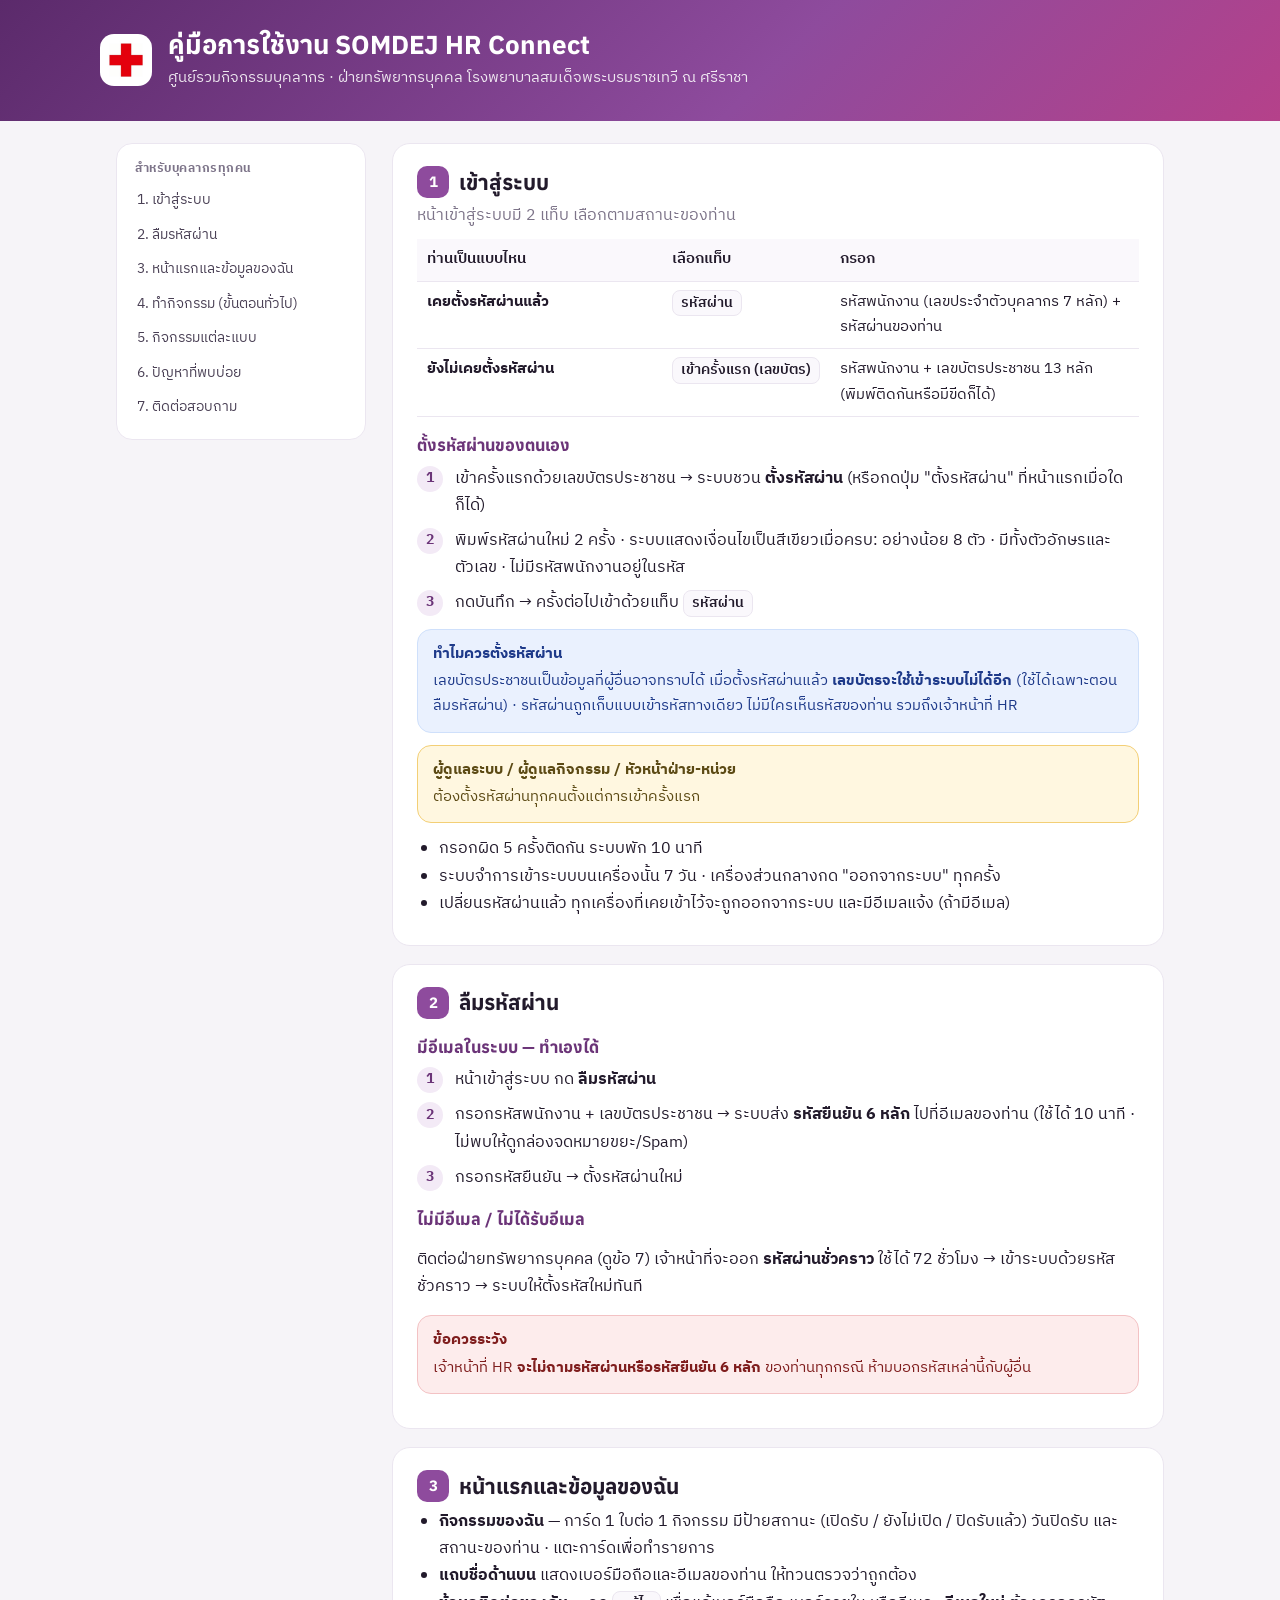
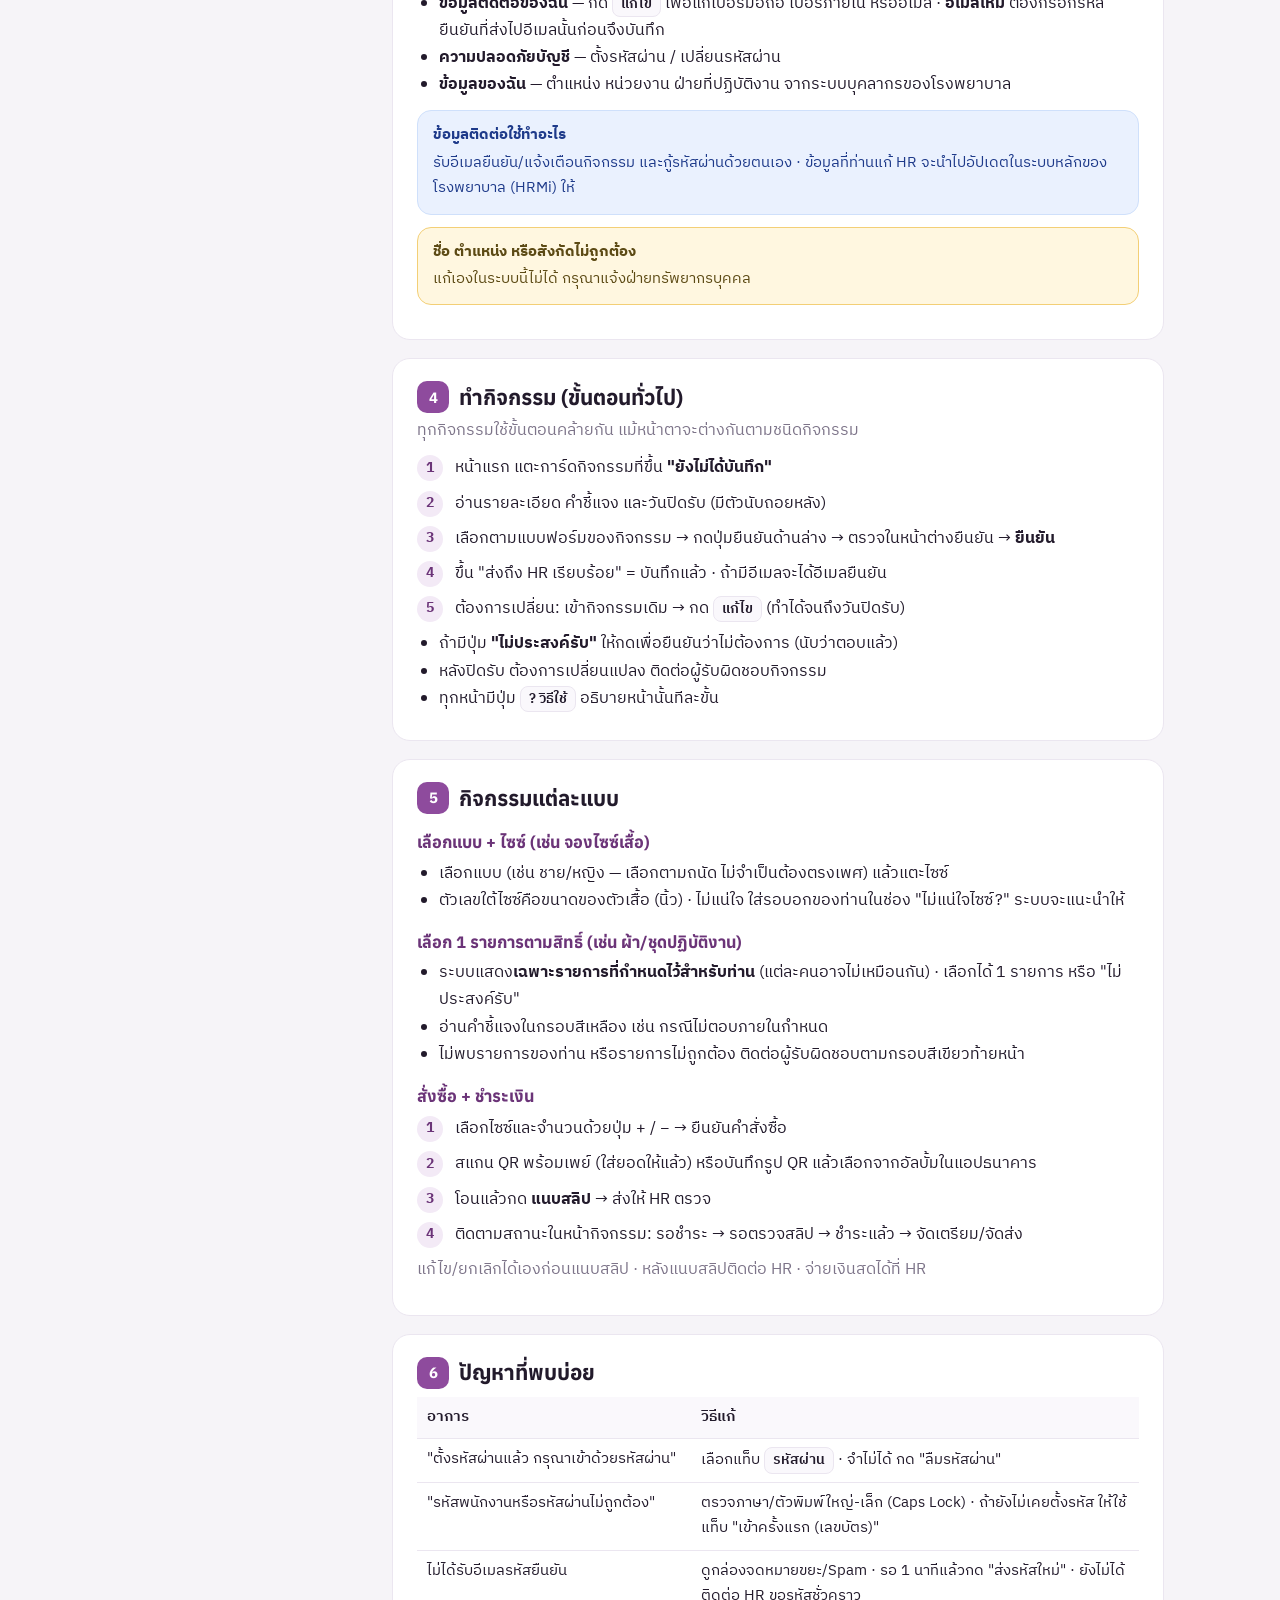
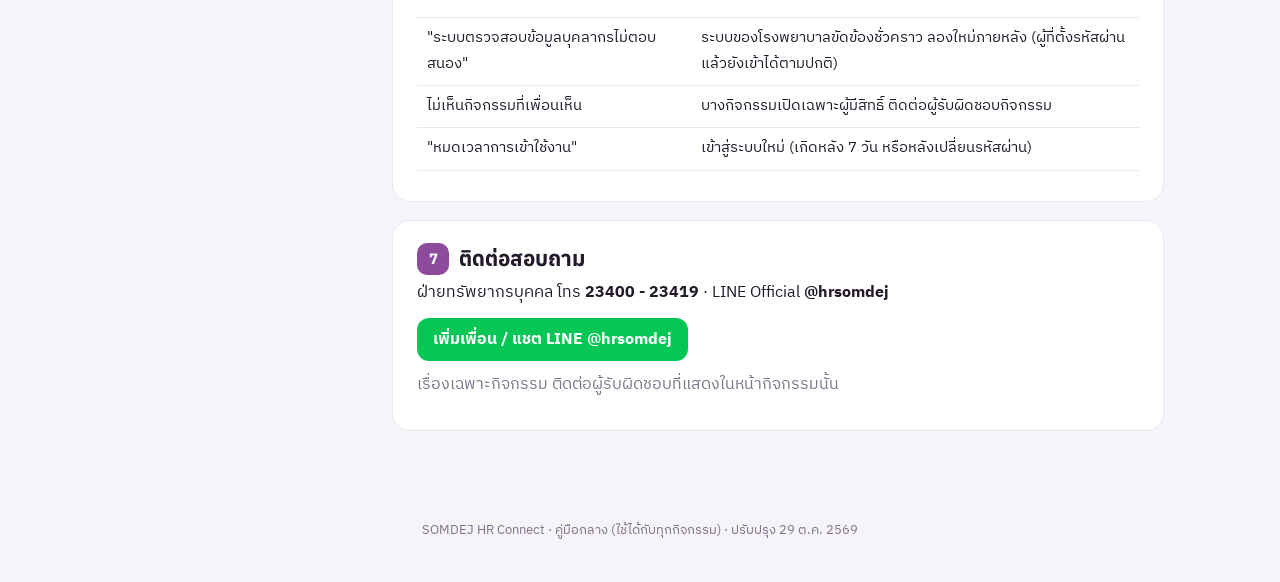
==== commit de07b222: "อัปเดตรุ่น 2569-10-29.1 (29 ต.ค. 2569) กิจกรรมผ้า/ชุดปฏิบัติงาน 2570 · รหัสผ่านส่วนตัว · ผู้ดูแลรายก" ====
--- a/manual.html
+++ b/manual.html
@@ -3,513 +3,318 @@
 <head>
 <meta charset="utf-8">
 <meta name="viewport" content="width=device-width, initial-scale=1">
-<title>คู่มือ SOMDEJ HR Connect</title>
-<meta name="description" content="คู่มือการใช้งาน SOMDEJ HR Connect ฉบับเต็ม สำหรับบุคลากร หัวหน้าฝ่าย/หน่วย และผู้ดูแลระบบ (HR)">
-<meta name="theme-color" content="#8E4B9D">
+<title>คู่มือการใช้งาน · SOMDEJ HR Connect</title>
 <link rel="icon" href="logo.jpg">
 <link rel="preconnect" href="https://fonts.googleapis.com">
 <link rel="preconnect" href="https://fonts.gstatic.com" crossorigin>
 <link href="https://fonts.googleapis.com/css2?family=Anuphan:wght@500;600;700&family=IBM+Plex+Sans+Thai:wght@400;500;600;700&display=swap" rel="stylesheet">
 <style>
-:root{--bg:#f6f4f8;--surface:#fff;--soft:#faf8fc;--ink:#221a2b;--ink2:#4a4055;--muted:#7d7489;--line:#ebe6f0;--accent:#8e4b9d;--accent2:#6b3478;--accentsoft:#f3eaf6;--red:#c8202e;--redsoft:#fdecee;--ok:#0f7a4f;--oksoft:#e7f6ee;--warn:#9a6200;--warnsoft:#fff6e3;--mark:#e11d48;
---fh:'Anuphan','IBM Plex Sans Thai',system-ui,sans-serif;--fb:'IBM Plex Sans Thai',system-ui,sans-serif}
-*{box-sizing:border-box}
-html{scroll-behavior:smooth;scroll-padding-top:76px}
-body{margin:0;background:var(--bg);color:var(--ink);font:16px/1.75 var(--fb);-webkit-text-size-adjust:100%}
-a{color:var(--accent2)}
-img{max-width:100%;display:block}
-.top{position:sticky;top:0;z-index:10;background:rgba(255,255,255,.95);backdrop-filter:blur(8px);border-bottom:1px solid var(--line)}
-.top .in{max-width:1180px;margin:0 auto;padding:10px 16px;display:flex;align-items:center;gap:12px}
-.top img{width:36px;height:36px;border-radius:10px}
-.top b{font-family:var(--fh);font-size:16px;line-height:1.1;display:block}
-.top small{color:var(--muted);font-size:12px}
-.top .sp{flex:1}
-.top a.btn{display:inline-flex;align-items:center;gap:6px;background:var(--accent);color:#fff;text-decoration:none;border-radius:999px;padding:7px 14px;font-size:14px;font-weight:600;white-space:nowrap}
-.hero{background:linear-gradient(135deg,#3a1d47,#8e4b9d 70%,#b45fa0);color:#fff}
-.hero .in{max-width:1180px;margin:0 auto;padding:44px 16px 40px}
-.hero h1{font-family:var(--fh);font-size:clamp(28px,5vw,42px);line-height:1.2;margin:0 0 10px}
-.hero p{margin:0;max-width:720px;opacity:.92}
-.tracks{display:grid;grid-template-columns:repeat(3,1fr);gap:14px;margin-top:26px}
-.tracks a{display:block;background:rgba(255,255,255,.12);border:1px solid rgba(255,255,255,.25);border-radius:18px;padding:16px 18px;color:#fff;text-decoration:none}
-.tracks a:hover{background:rgba(255,255,255,.2)}
-.tracks b{font-family:var(--fh);font-size:19px;display:block}
-.tracks span{font-size:14px;opacity:.88}
-.wrap{max-width:1180px;margin:0 auto;padding:28px 16px 80px;display:grid;grid-template-columns:250px minmax(0,1fr);gap:32px}
-nav.toc{position:sticky;top:76px;align-self:start;max-height:calc(100vh - 96px);overflow:auto;font-size:14px;padding-right:6px}
-nav.toc h4{font-family:var(--fh);margin:16px 0 4px;font-size:13px;color:var(--muted);text-transform:none;letter-spacing:.02em}
-nav.toc a{display:block;padding:4px 10px;border-radius:8px;text-decoration:none;color:var(--ink2);line-height:1.45}
-nav.toc a:hover{background:var(--accentsoft);color:var(--accent2)}
-main{min-width:0}
-section.part{background:var(--surface);border:1px solid var(--line);border-radius:22px;padding:28px clamp(18px,3vw,36px);margin-bottom:26px}
-.ptag{display:inline-block;font-size:13px;font-weight:700;padding:3px 12px;border-radius:999px;background:var(--accentsoft);color:var(--accent2);margin-bottom:6px}
-.ptag.red{background:var(--redsoft);color:var(--red)}
-.ptag.green{background:var(--oksoft);color:var(--ok)}
-h2{font-family:var(--fh);font-size:clamp(23px,3.4vw,30px);line-height:1.3;margin:0 0 6px}
-h3{font-family:var(--fh);font-size:21px;line-height:1.35;margin:34px 0 8px;padding-top:18px;border-top:1px dashed var(--line)}
-h3:first-of-type{border-top:0;padding-top:0}
-h4{font-family:var(--fh);font-size:17px;margin:20px 0 6px}
-.lead{color:var(--ink2);margin:0 0 6px}
-.fig{display:grid;gap:22px;align-items:start;margin:16px 0 8px}
-.fig.ph{grid-template-columns:minmax(0,300px) minmax(0,1fr)}
-.fig.pc{grid-template-columns:1fr}
-.fig.two{grid-template-columns:repeat(2,minmax(0,300px));justify-content:start}
-.shot{border:1px solid var(--line);border-radius:16px;overflow:hidden;background:#fff;box-shadow:0 8px 24px rgba(60,20,80,.08)}
-.shot img{width:100%;height:auto;cursor:zoom-in}
-.cap{font-size:13px;color:var(--muted);margin-top:6px;text-align:center}
-ol.steps,ol.legend{margin:0;padding:0;list-style:none;counter-reset:n}
-ol.steps li,ol.legend li{counter-increment:n;position:relative;padding:4px 0 8px 40px}
-ol.steps li::before{content:counter(n);position:absolute;left:0;top:4px;width:28px;height:28px;border-radius:50%;background:var(--accent);color:#fff;font:700 14px/28px var(--fb);text-align:center}
-ol.legend li::before{content:counter(n);position:absolute;left:0;top:4px;width:28px;height:28px;border-radius:50%;background:var(--mark);color:#fff;font:700 14px/28px var(--fb);text-align:center}
-.legend-h{font-size:13px;color:var(--mark);font-weight:700;margin:0 0 6px;display:flex;gap:6px;align-items:center}
-.legend-h::before{content:"";width:16px;height:12px;border:2.5px solid var(--mark);border-radius:4px}
-.note{border-radius:14px;padding:12px 16px;margin:14px 0;font-size:15px;border:1px solid}
-.note.tip{background:var(--accentsoft);border-color:#e4d3ea}
-.note.warn{background:var(--warnsoft);border-color:#f3dfae;color:#5e3e00}
-.note.ok{background:var(--oksoft);border-color:#bfe3cf}
-.note.red{background:var(--redsoft);border-color:#f3c2c4}
-.note b:first-child{display:block;margin-bottom:2px}
-kbd,.k{display:inline-block;padding:0 8px;border-radius:7px;background:#fff;border:1px solid var(--line);box-shadow:0 1px 0 var(--line);font:600 14px/1.7 var(--fb);color:var(--accent2);white-space:nowrap}
-table{width:100%;border-collapse:collapse;font-size:15px;margin:12px 0}
-th,td{text-align:left;padding:9px 12px;border-bottom:1px solid var(--line);vertical-align:top}
-th{background:var(--soft);font-size:13.5px;color:var(--muted)}
-.tw{overflow-x:auto;border:1px solid var(--line);border-radius:14px}
-.tw table{margin:0}
-.flow{display:flex;flex-wrap:wrap;gap:8px;margin:14px 0;counter-reset:f;padding:0;list-style:none}
-.flow li{counter-increment:f;background:var(--soft);border:1px solid var(--line);border-radius:12px;padding:8px 12px;font-size:14px;flex:1 1 150px}
-.flow li::before{content:counter(f) ". ";font-weight:700;color:var(--accent)}
-.faq details{border:1px solid var(--line);border-radius:14px;padding:10px 16px;margin:10px 0;background:var(--soft)}
-.faq summary{cursor:pointer;font-weight:600}
-.faq details[open] summary{margin-bottom:6px}
-.contact{background:linear-gradient(135deg,#fff,var(--accentsoft));border:1px solid #e4d3ea;border-radius:18px;padding:18px 22px}
-#lb{position:fixed;inset:0;background:rgba(20,10,30,.86);display:none;align-items:center;justify-content:center;z-index:50;padding:16px;cursor:zoom-out}
-#lb.on{display:flex}
-#lb img{max-width:100%;max-height:100%;border-radius:12px}
-.foot{text-align:center;color:var(--muted);font-size:13px;padding:10px 16px 40px}
-@media (max-width:960px){.wrap{grid-template-columns:1fr}nav.toc{position:static;max-height:none;background:var(--surface);border:1px solid var(--line);border-radius:18px;padding:6px 14px 12px}.tracks{grid-template-columns:1fr}}
-@media (max-width:720px){.fig.ph,.fig.two{grid-template-columns:1fr}.fig.ph .shot,.fig.two .shot{max-width:300px;margin:0 auto}.top small{display:none}body{font-size:15.5px}}
-@media print{.top,nav.toc,#lb{display:none!important}.wrap{display:block}section.part{break-inside:auto;border:0;padding:0}.fig{break-inside:avoid}body{background:#fff}.hero{background:#fff;color:#000}.tracks{display:none}}
+  :root { --bg: #f6f4f8; --card: #fff; --ink: #221a2b; --ink2: #4a4055; --muted: #7d7489; --line: #ebe6f0; --acc: #8e4b9d; --acc2: #6b3478; --accs: #f3eaf6;
+    --ok: #1f8a5b; --oks: #e7f5ee; --warn: #b45309; --warns: #fff7e0; --info: #2563eb; --infos: #eaf1fe; --red: #c0262d; --reds: #fdecec; --line-green: #06c755; }
+  * { box-sizing: border-box; }
+  html { scroll-behavior: smooth; }
+  body { margin: 0; background: var(--bg); color: var(--ink); font: 15.5px/1.75 'IBM Plex Sans Thai', 'Sarabun', 'Leelawadee UI', system-ui, sans-serif; }
+  h1, h2, h3 { font-family: 'Anuphan', 'IBM Plex Sans Thai', sans-serif; line-height: 1.3; margin: 0; }
+  a { color: var(--acc2); }
+  .top { background: linear-gradient(135deg, #5b2a6b, #8e4b9d 60%, #b5418a); color: #fff; padding: 28px 20px 30px; }
+  .top .in { max-width: 1080px; margin: 0 auto; display: flex; gap: 16px; align-items: center; }
+  .top img { width: 52px; height: 52px; border-radius: 14px; background: #fff; }
+  .top h1 { font-size: 26px; }
+  .top p { margin: 4px 0 0; opacity: .88; font-size: 14.5px; }
+  .wrap { max-width: 1080px; margin: 0 auto; padding: 22px 16px 60px; display: grid; grid-template-columns: 250px 1fr; gap: 26px; align-items: start; }
+  nav.toc { position: sticky; top: 14px; background: var(--card); border: 1px solid var(--line); border-radius: 16px; padding: 14px 10px; font-size: 14px; }
+  nav.toc b { display: block; font-size: 12px; letter-spacing: .04em; color: var(--muted); margin: 10px 8px 4px; }
+  nav.toc b:first-child { margin-top: 0; }
+  nav.toc a { display: block; padding: 5px 10px; border-radius: 9px; text-decoration: none; color: var(--ink2); }
+  nav.toc a:hover { background: var(--accs); color: var(--acc2); }
+  main section { background: var(--card); border: 1px solid var(--line); border-radius: 18px; padding: 22px 24px; margin-bottom: 18px; scroll-margin-top: 14px; }
+  main section h2 { font-size: 21px; margin-bottom: 4px; display: flex; gap: 10px; align-items: center; }
+  main section h2 .n { width: 32px; height: 32px; border-radius: 10px; background: var(--acc); color: #fff; display: grid; place-items: center; font-size: 15px; flex: none; }
+  main section h3 { font-size: 16.5px; margin: 18px 0 6px; color: var(--acc2); }
+  .lead { color: var(--muted); margin: 0 0 10px; }
+  ol.steps { counter-reset: s; list-style: none; padding: 0; margin: 8px 0; display: grid; gap: 8px; }
+  ol.steps > li { counter-increment: s; position: relative; padding-left: 38px; }
+  ol.steps > li::before { content: counter(s); position: absolute; left: 0; top: 1px; width: 26px; height: 26px; border-radius: 50%; background: var(--accs); color: var(--acc2); font-weight: 700; font-size: 13.5px; display: grid; place-items: center; }
+  ul { padding-left: 22px; margin: 6px 0; }
+  .note { border-radius: 14px; padding: 12px 15px; margin: 12px 0; font-size: 14.5px; border: 1px solid; }
+  .note b:first-child { display: block; margin-bottom: 2px; }
+  .tip { background: var(--infos); border-color: #cfe0fb; color: #1e3a8a; }
+  .warn { background: var(--warns); border-color: #f3cf76; color: #5c4a14; }
+  .ok { background: var(--oks); border-color: #bfe3cf; color: #14532d; }
+  .stop { background: var(--reds); border-color: #f3c2c4; color: #7f1d1d; }
+  .kbd { display: inline-block; border: 1px solid var(--line); background: #faf8fc; border-radius: 8px; padding: 0 8px; font-weight: 600; font-size: 14px; white-space: nowrap; }
+  table { width: 100%; border-collapse: collapse; font-size: 14.5px; margin: 8px 0; }
+  th, td { text-align: left; padding: 8px 10px; border-bottom: 1px solid var(--line); vertical-align: top; }
+  th { background: #faf8fc; font-weight: 600; }
+  .contact { display: flex; gap: 12px; flex-wrap: wrap; align-items: center; }
+  .btnline { display: inline-flex; align-items: center; gap: 8px; background: var(--line-green); color: #fff; text-decoration: none; padding: 8px 16px; border-radius: 12px; font-weight: 700; }
+  .rolebar { background: var(--accs); border: 1px solid #e3d2ea; color: var(--acc2); border-radius: 14px; padding: 10px 14px; margin-bottom: 18px; font-size: 14px; }
+  [data-role] { display: none; }
+  body.r-head [data-role~="head"], body.r-admin [data-role~="admin"], body.r-admin [data-role~="head"], body.r-super [data-role] { display: block; }
+  nav.toc [data-role] { display: none; }
+  body.r-head nav.toc [data-role~="head"], body.r-admin nav.toc [data-role~="admin"], body.r-admin nav.toc [data-role~="head"], body.r-super nav.toc [data-role] { display: block; }
+  footer { text-align: center; color: var(--muted); font-size: 13px; padding: 10px 16px 40px; }
+  @media (max-width: 860px) { .wrap { grid-template-columns: 1fr; } nav.toc { position: static; } main section { padding: 18px 16px; } }
+  @media (max-width: 600px) { table, tbody, tr, td { display: block; width: auto !important; } tr:first-child { display: none; } tr { border-bottom: 1px solid var(--line); padding: 8px 0; } td { border: 0; padding: 2px 4px; } td:first-child { font-weight: 600; } }
+  @media print { nav.toc, .top { display: none; } .wrap { display: block; } main section { break-inside: avoid; border: 0; } }
 </style>
 </head>
 <body>
-<header class="top"><div class="in"><img src="logo.jpg" alt=""><div><b>คู่มือ SOMDEJ HR Connect</b><small>ฝ่ายทรัพยากรบุคคล · รพ.สมเด็จพระบรมราชเทวี ณ ศรีราชา</small></div><span class="sp"></span><a class="btn" href="./">เข้าสู่ระบบ →</a></div></header>
-
-<div class="hero"><div class="in">
-  <h1>คู่มือการใช้งานฉบับเต็ม</h1>
-  <p>อธิบายทุกหน้าทีละขั้น พร้อมภาพประกอบ · <b>กรอบสีแดงและหมายเลข</b> ในภาพตรงกับคำอธิบายด้านข้าง · ในระบบทุกหน้ามีปุ่ม <span class="k" style="color:#6b3478">? วิธีใช้</span> สรุปสั้น ๆ ให้ด้วย</p>
-  <div class="tracks">
-    <a href="#staff"><b>สำหรับบุคลากร</b><span>เข้าสู่ระบบ · จองไซซ์เสื้อม่วง · สั่งซื้อเสื้อและชำระเงิน</span></a>
-    <a href="#head"><b>สำหรับหัวหน้าฝ่าย/หน่วย</b><span>ดูความคืบหน้าและรายชื่อในสังกัด · ส่งออก Excel · พิมพ์ใบเซ็นรับ</span></a>
-    <a href="#admin"><b>สำหรับผู้ดูแล (HR)</b><span>ติดตาม · บันทึกแทน · อีเมล · ตรวจสลิป · เงินสด · พิมพ์ · ตั้งค่า</span></a>
-  </div>
-</div></div>
-
+<header class="top"><div class="in"><img src="logo.jpg" alt=""><div><h1>คู่มือการใช้งาน SOMDEJ HR Connect</h1><p>ศูนย์รวมกิจกรรมบุคลากร · ฝ่ายทรัพยากรบุคคล โรงพยาบาลสมเด็จพระบรมราชเทวี ณ ศรีราชา</p></div></div></header>
 <div class="wrap">
-<nav class="toc" aria-label="สารบัญ">
-  <h4>บุคลากร</h4>
-  <a href="#staff-login">1. เข้าสู่ระบบ</a>
-  <a href="#staff-home">2. หน้าแรก</a>
-  <a href="#staff-choice">3. จองไซซ์เสื้อสีม่วง</a>
-  <a href="#staff-order">4. สั่งซื้อเสื้อ + ชำระเงิน</a>
-  <h4>หัวหน้าฝ่าย/หน่วย</h4>
-  <a href="#head">5. สิ่งที่หัวหน้าเห็นและทำได้</a>
-  <h4>ผู้ดูแล (HR)</h4>
-  <a href="#admin">6. ภาพรวมเมนูผู้ดูแล</a>
-  <a href="#admin-events">7. กิจกรรมทั้งหมด</a>
-  <a href="#admin-overview">8. ภาพรวม + สรุปส่งจัดซื้อ</a>
-  <a href="#admin-tracking">9. ติดตามรายบุคคล / บันทึกแทน</a>
-  <a href="#admin-reports">10. รายงาน</a>
-  <a href="#admin-mail">11. อีเมลติดตาม</a>
-  <a href="#admin-event-settings">12. ตั้งค่ากิจกรรม</a>
-  <a href="#admin-orders">13. คำสั่งซื้อ / ตรวจสลิป / เงินสด</a>
-  <a href="#admin-summary">14. สรุปสำหรับสั่งต่อ</a>
-  <a href="#admin-print">15. พิมพ์ / ใบเซ็นรับ</a>
-  <a href="#admin-roster">16. รายชื่อบุคลากร</a>
-  <a href="#admin-heads">17. หัวหน้าฝ่าย/หน่วย</a>
-  <a href="#admin-settings">18. ตั้งค่าระบบ</a>
-  <h4>อื่น ๆ</h4>
-  <a href="#workflow">19. ขั้นตอนงานตั้งแต่ต้นจนจบ</a>
-  <a href="#faq">20. ปัญหาที่พบบ่อย</a>
-</nav>
-
-<main>
-<!-- ===================================================== บุคลากร -->
-<section class="part" id="staff">
-  <span class="ptag">ส่วนที่ 1 · บุคลากรทุกคน</span>
-  <h2>สำหรับบุคลากร</h2>
-  <p class="lead">ใช้ได้ทั้งมือถือ แท็บเล็ต และคอมพิวเตอร์ เปิดลิงก์ในไลน์ได้เลย ไม่ต้องติดตั้งแอป</p>
-
-  <h3 id="staff-login">1. เข้าสู่ระบบ</h3>
-  <div class="fig ph">
-    <div><div class="shot"><img src="s01_login.jpg" alt="หน้าเข้าสู่ระบบบนมือถือ" loading="lazy"></div><div class="cap">หน้าเข้าสู่ระบบ (มือถือ)</div></div>
-    <div>
-      <p class="legend-h">จุดในภาพ</p>
-      <ol class="legend">
-        <li><b>รหัสพนักงาน</b> ตัวเลขตามบัตรพนักงาน เช่น 5660101</li>
-        <li><b>เลขบัตรประชาชน 13 หลัก</b> ใช้เป็นรหัสผ่าน พิมพ์ติดกัน หรือวางเลขที่มีขีดก็ได้ ระบบตัดขีดออกให้ ด้านล่างมีตัวนับ <b>13/13 หลัก · ครบ</b></li>
-        <li><b>รูปตา</b> กดเพื่อดูเลขที่พิมพ์ (แสดงเป็นกลุ่ม x-xxxx-xxxxx-xx-x ให้ตรวจง่าย)</li>
-        <li><b>เข้าสู่ระบบ</b> ระบบตรวจกับฐานข้อมูลบุคลากรของโรงพยาบาลทันที</li>
-      </ol>
-      <div class="note ok"><b>ความปลอดภัย</b>ระบบ <b>ไม่บันทึกเลขบัตรประชาชน</b> ใช้ตรวจตัวตนครั้งเดียวแล้วทิ้ง · จดจำการเข้าระบบบนเครื่องนั้น 7 วัน (กดออกจากระบบได้ทุกเมื่อ)</div>
-    </div>
-  </div>
-  <div class="fig ph">
-    <div><div class="shot"><img src="s02_login_err.jpg" alt="ข้อความเมื่อใส่เลขบัตรผิด" loading="lazy"></div><div class="cap">เมื่อใส่ข้อมูลไม่ตรง</div></div>
-    <div>
-      <h4>ถ้าเข้าไม่ได้</h4>
-      <ul>
-        <li>ข้อความสีแดงบอกจำนวนครั้งที่เหลือ · <b>ผิด 5 ครั้งติดกันระบบพัก 10 นาที</b></li>
-        <li>ถ้าขึ้นเตือน "เลขบัตรอาจพิมพ์ผิด" แปลว่าตัวเลขหลักสุดท้ายไม่ตรงสูตรของบัตรประชาชน ให้ตรวจอีกครั้ง</li>
-        <li>พนักงานใหม่ที่ยังไม่มีชื่อในรายการ ก็เข้าได้ ถ้าข้อมูลตรงกับระบบ HR</li>
-        <li>ถ้าขึ้นว่า "เชื่อมต่อระบบ HR ไม่ได้" ให้ลองใหม่ภายหลัง หรือแจ้ง HR ให้บันทึกแทน</li>
-      </ul>
-      <p>หน้าเข้าสู่ระบบมีลิงก์ <b>วิธีเข้าสู่ระบบ</b> และ <b>คู่มือการใช้งาน</b> (หน้านี้) อยู่ใต้ปุ่มเข้าสู่ระบบ</p>
-    </div>
-  </div>
-
-  <h3 id="staff-home">2. หน้าแรก / กิจกรรมของฉัน</h3>
-  <div class="fig ph">
-    <div><div class="shot"><img src="s03_home.jpg" alt="หน้าแรก" loading="lazy"></div></div>
-    <div>
-      <p class="legend-h">จุดในภาพ</p>
-      <ol class="legend">
-        <li><b>การ์ดกิจกรรม</b> 1 ใบ = 1 กิจกรรม มีวันปิดรับ เวลาที่เหลือ และสถานะของคุณ (เช่น <span class="k">ยังไม่ได้บันทึก</span>) แตะปุ่ม <b>บันทึกเลย</b> หรือแตะที่การ์ดเพื่อเข้าไปทำรายการ</li>
-        <li><b>? วิธีใช้</b> มีทุกหน้า อธิบายหน้านั้นทีละขั้น และมีลิงก์มาที่คู่มือนี้</li>
-        <li><b>ออกจากระบบ</b> (บนคอมอยู่มุมซ้ายล่าง)</li>
-        <li>ปุ่ม <b>?</b> บนแถบด้านบน (มือถือ) ทำงานเหมือนข้อ 2</li>
-      </ol>
-      <div class="note tip"><b>หมายเหตุ</b>ถ้ามีกิจกรรมที่ยังไม่ได้ทำเพียงกิจกรรมเดียว ระบบอาจพาไปหน้ากิจกรรมนั้นทันทีหลังเข้าสู่ระบบ กด <b>← หน้าแรก</b> เพื่อกลับ · กิจกรรมสั่งซื้อบางรายการแสดงเฉพาะผู้ที่มีสิทธิ์</div>
-    </div>
-  </div>
-
-  <h3 id="staff-choice">3. จองไซซ์เสื้อสีม่วงเฉลิมพระเกียรติฯ (ไม่มีค่าใช้จ่าย)</h3>
-  <p>ใช้เวลาไม่ถึง 1 นาที · คนละ 1 ตัว · <b>เลือกแบบชายหรือหญิงได้ตามที่ถนัด</b> ไม่จำเป็นต้องตรงกับเพศ · แก้ไขได้จนถึงวันปิดรับ</p>
-  <div class="fig two">
-    <div><div class="shot"><img src="s04_event_top.jpg" alt="รายละเอียดกิจกรรม" loading="lazy"></div><div class="cap">① ดูแบบเต็ม ② เวลาที่เหลือก่อนปิดรับ</div></div>
-    <div><div class="shot"><img src="s05_option.jpg" alt="เลือกแบบ" loading="lazy"></div><div class="cap">ขั้นที่ 1 เลือกแบบชาย / แบบหญิง</div></div>
-  </div>
-  <div class="fig two">
-    <div><div class="shot"><img src="s06_size.jpg" alt="เลือกไซซ์" loading="lazy"></div><div class="cap">ขั้นที่ 2 เลือกไซซ์ ① · ไม่แน่ใจใส่รอบอก ②</div></div>
-    <div><div class="shot"><img src="s07_actionbar.jpg" alt="ปุ่มยืนยัน" loading="lazy"></div><div class="cap">① ยืนยันส่ง HR ② ไม่ประสงค์รับเสื้อ</div></div>
-  </div>
-  <ol class="steps">
-    <li>อ่านรายละเอียดด้านบน กด <b>ดูแบบเต็ม</b> เพื่อขยายรูปเสื้อ (ด้านหน้า/หลัง/ข้าง)</li>
-    <li><b>เลือกแบบ</b>: แบบชาย (S–8XL) หรือแบบหญิง (S–3XL)</li>
-    <li><b>เลือกไซซ์</b>: ตัวเลขใต้ไซซ์คือขนาดของ <b>ตัวเสื้อ</b> เป็นนิ้ว เช่น "อก 40″ · ยาว 26″" (คลาดเคลื่อนได้ไม่เกิน ±1 นิ้ว) ถ้าไม่แน่ใจ ใส่ <b>รอบอกของคุณ</b> ในช่อง "ไม่แน่ใจไซซ์?" ระบบแนะนำไซซ์ที่หลวมกว่ารอบอกประมาณ 2 นิ้ว (ขึ้นป้าย <span class="k">แนะนำ</span>) · กด <b>ตารางไซซ์ทั้งหมด</b> เพื่อดูตารางเต็ม</li>
-    <li>แถบสีเข้มด้านล่างแสดงสิ่งที่เลือก กด <b>ยืนยันส่ง HR</b></li>
-    <li>ตรวจในหน้าต่างสรุปแล้วกด <b>ยืนยันส่ง HR</b> อีกครั้ง (กด <b>กลับไปแก้</b> ถ้ายังไม่ถูก)</li>
-  </ol>
-  <div class="fig two">
-    <div><div class="shot"><img src="s08_confirm.jpg" alt="หน้าต่างยืนยัน" loading="lazy"></div><div class="cap">หน้าต่างยืนยัน</div></div>
-    <div><div class="shot"><img src="s09_success.jpg" alt="ส่งถึง HR เรียบร้อย" loading="lazy"></div><div class="cap">ส่งถึง HR เรียบร้อย</div></div>
-  </div>
-  <div class="fig two">
-    <div><div class="shot"><img src="s10_after.jpg" alt="สถานะหลังบันทึก" loading="lazy"></div><div class="cap">① สิ่งที่บันทึกไว้ ② ปุ่มแก้ไข</div></div>
-    <div><div class="shot"><img src="s11_home_after.jpg" alt="หน้าแรกหลังบันทึก" loading="lazy"></div><div class="cap">① หน้าแรกแสดงไซซ์ที่จองไว้</div></div>
-  </div>
-  <div class="note tip"><b>เปลี่ยนใจ / เลือกผิด</b>เข้าระบบอีกครั้ง → แตะกิจกรรม → กด <b>แก้ไข</b> → เลือกใหม่ → ยืนยัน (ทำได้จนถึงวันปิดรับ หลังปิดรับติดต่อ HR)</div>
-  <div class="note warn"><b>ไม่ต้องการเสื้อ</b>กด <b>ไม่ประสงค์รับเสื้อ</b> ใต้แถบยืนยัน เพื่อให้ HR รู้ว่าคุณตอบแล้ว จะได้ไม่ถูกติดตามซ้ำ</div>
-  <p>ถ้ามีอีเมลในระบบ HR จะได้อีเมลยืนยันไซซ์ด้วย</p>
-
-  <h3 id="staff-order">4. สั่งซื้อเสื้อที่ระลึก + ชำระเงิน</h3>
-  <p>ใช้กับกิจกรรมที่มีค่าใช้จ่าย เช่น <b>เสื้อที่ระลึกงานกาชาด ประจำปี 2569</b> (เฉพาะรายชื่อที่ HR กำหนด)</p>
-  <div class="fig two">
-    <div><div class="shot"><img src="s12_order_form.jpg" alt="เลือกไซซ์และจำนวน" loading="lazy"></div><div class="cap">① ปุ่ม + / − ② ยืนยันคำสั่งซื้อ</div></div>
-    <div><div class="shot"><img src="s13_order_confirm.jpg" alt="ยืนยันคำสั่งซื้อ" loading="lazy"></div><div class="cap">ตรวจรายการ → ยืนยัน · ไปชำระเงิน</div></div>
-  </div>
-  <ol class="steps">
-    <li>ดูรูปและตารางไซซ์/ราคา แล้วกด <b>+</b> ที่ไซซ์ที่ต้องการ (เลือกได้หลายไซซ์ หลายตัว ในคำสั่งซื้อเดียว) ยอดรวมขึ้นที่แถบด้านล่าง</li>
-    <li>กด <b>ยืนยันคำสั่งซื้อ</b> → ตรวจรายการ → <b>ยืนยัน · ไปชำระเงิน</b> ระบบออกเลขที่คำสั่งซื้อ เช่น <b>RC69-0029</b></li>
-    <li>หน้าต่างชำระเงินแสดง <b>QR พร้อมเพย์ที่ใส่ยอดเงินให้แล้ว</b></li>
-  </ol>
-  <div class="fig two">
-    <div><div class="shot"><img src="s14_pay.jpg" alt="QR พร้อมเพย์" loading="lazy"></div><div class="cap">① QR ใส่ยอดแล้ว ② บันทึกรูป QR ③ คัดลอกเลขพร้อมเพย์</div></div>
-    <div><div class="shot"><img src="s15_slip.jpg" alt="แนบสลิป" loading="lazy"></div><div class="cap">① ระบบอ่าน QR บนสลิปได้ ② ส่งสลิปให้ HR ตรวจ</div></div>
-  </div>
-  <ol class="steps" start="4" style="counter-reset:n 3">
-    <li><b>วิธีโอนบนมือถือเครื่องเดียว</b>: กด <b>บันทึกรูป QR</b> → เปิดแอปธนาคาร → สแกน → <b>เลือกรูปจากอัลบั้ม</b> → ยอดเงินขึ้นให้เอง · หรือกด <b>คัดลอกเลขพร้อมเพย์</b> แล้วกรอกยอดเอง</li>
-    <li><b>ตรวจชื่อบัญชีผู้รับ</b> และยอดเงินให้ตรงกับที่แสดง แล้วโอน</li>
-    <li>แตะกล่อง <b>แตะเพื่อเลือกรูปสลิป</b> เลือกสลิปจากอัลบั้ม ระบบย่อรูปและอ่าน QR บนสลิป (ขึ้น <span class="k">อ่าน QR บนสลิปได้</span>)</li>
-    <li>กด <b>ส่งสลิปให้ HR ตรวจ</b> (ถ้ายังไม่โอน กด <b>ไว้ภายหลัง</b> แล้วกลับมาแนบได้)</li>
-  </ol>
-  <div class="fig two">
-    <div><div class="shot"><img src="s16_sent.jpg" alt="ส่งสลิปเรียบร้อย" loading="lazy"></div><div class="cap">ส่งสลิปเรียบร้อย</div></div>
-    <div><div class="shot"><img src="s17_order_status.jpg" alt="สถานะคำสั่งซื้อ" loading="lazy"></div><div class="cap">คำสั่งซื้อของฉัน + แถบสถานะ</div></div>
-  </div>
-  <h4>สถานะคำสั่งซื้อ</h4>
-  <div class="tw"><table>
-    <tr><th>สถานะ</th><th>ความหมาย / สิ่งที่ต้องทำ</th></tr>
-    <tr><td>รอชำระเงิน</td><td>ยังไม่แนบสลิป · แก้ไขหรือยกเลิกคำสั่งซื้อเองได้</td></tr>
-    <tr><td>รอตรวจสลิป</td><td>HR กำลังตรวจ ไม่ต้องทำอะไร</td></tr>
-    <tr><td>สลิปไม่ถูกต้อง</td><td>HR ตีกลับพร้อมเหตุผล (เช่น ยอดไม่ตรง) · แนบสลิปใหม่ได้</td></tr>
-    <tr><td>ชำระแล้ว</td><td>ยืนยันการชำระแล้ว (โอน หรือเงินสด) · ถ้าต้องแก้ไขติดต่อ HR</td></tr>
-    <tr><td>กำลังจัดเตรียมคำสั่งซื้อ → สั่งซื้อแล้ว รอจัดส่ง → ส่งแล้ว รอรับ → รับแล้ว</td><td>ความคืบหน้าของสินค้า แจ้งทางระบบและอีเมล</td></tr>
-  </table></div>
-  <div class="note tip"><b>ข้อควรรู้</b>สั่งเพิ่มได้ด้วยปุ่ม <b>สั่งซื้อเพิ่ม</b> · <b>จ่ายเงินสด</b> ได้ที่ฝ่ายทรัพยากรบุคคล (เจ้าหน้าที่บันทึกในระบบให้ ไม่ต้องแนบสลิป) · สลิปของคุณเห็นได้เฉพาะคุณและผู้ดูแลระบบ · ระบบกันการใช้สลิปเดิมซ้ำ</div>
-  <div class="fig ph">
-    <div><div class="shot"><img src="s18_help.jpg" alt="หน้าต่างวิธีใช้" loading="lazy"></div><div class="cap">ตัวอย่างหน้าต่าง "วิธีใช้"</div></div>
-    <div><h4>ปุ่ม "? วิธีใช้" ในทุกหน้า</h4><p>กดเมื่อไม่แน่ใจ ระบบสรุปขั้นตอนของหน้านั้นทีละข้อ พร้อมเคล็ดลับ และปุ่ม <b>คู่มือฉบับเต็ม</b> ที่เปิดมาหัวข้อที่ตรงกันในคู่มือนี้</p></div>
-  </div>
-</section>
-
-<!-- ===================================================== หัวหน้า -->
-<section class="part" id="head">
-  <span class="ptag green">ส่วนที่ 2 · หัวหน้าฝ่าย/หน่วย</span>
-  <h2>สำหรับหัวหน้าฝ่าย/หน่วย</h2>
-  <p class="lead">เข้าระบบด้วยรหัสพนักงาน + เลขบัตรประชาชนเหมือนบุคลากรทั่วไป ถ้า HR ตั้งให้เป็นหัวหน้า จะเห็นเมนู <b>กิจกรรม (หัวหน้า)</b> เพิ่มทางซ้าย</p>
-  <div class="fig pc"><div><div class="shot"><img src="h01_overview.jpg" alt="ภาพรวมของหัวหน้า" loading="lazy"></div><div class="cap">① เมนูกิจกรรมของหัวหน้า ② แท็บ ภาพรวม / ติดตามรายบุคคล / รายงาน / พิมพ์</div></div></div>
-  <ul>
-    <li>เห็น <b>เฉพาะบุคลากรในฝ่ายหรือหน่วยที่ดูแล</b> (มีแถบสีฟ้าบอกขอบเขต) และ <b>ดูได้อย่างเดียว</b> แก้คำตอบแทนไม่ได้</li>
-    <li><b>ภาพรวม</b>: เปอร์เซ็นต์ตอบแล้ว จำนวนไซซ์ ความคืบหน้ารายหน่วย</li>
-    <li><b>ติดตามรายบุคคล</b>: แตะ <span class="k">ยังไม่ตอบ</span> เพื่อดูคนที่ยังไม่บันทึก แล้วช่วยแจ้งในหน่วย · <b>ส่งออกที่กรอง</b> เป็น Excel (หัวหน้าไม่เห็นเบอร์โทร)</li>
-    <li><b>รายงาน</b> และ <b>พิมพ์ / ใบเซ็นรับ</b>: ใช้ตอนแจกเสื้อในหน่วย (ดูข้อ 15)</li>
-    <li>ถ้า HR ใส่อีเมลไว้ จะได้รับ <b>อีเมลสรุปรายชื่อผู้ยังไม่ตอบ</b> ตามรอบที่ HR ตั้ง</li>
-  </ul>
-  <div class="fig pc"><div><div class="shot"><img src="h02_tracking.jpg" alt="ติดตามรายบุคคลของหัวหน้า" loading="lazy"></div><div class="cap">① แท็บสถานะ ② ส่งออก Excel</div></div></div>
-</section>
-
-<!-- ===================================================== ผู้ดูแล -->
-<section class="part" id="admin">
-  <span class="ptag red">ส่วนที่ 3 · ผู้ดูแลระบบ (HR)</span>
-  <h2>สำหรับผู้ดูแล (HR)</h2>
-  <p class="lead">ผู้ดูแลเห็นเมนูครบ: แต่ละกิจกรรมมี <b>พื้นที่ทำงานของตัวเอง</b> (แถบหัวสีประจำกิจกรรม + แท็บ) จึงไม่ปนกัน และมีเมนูระบบ (รายชื่อ หัวหน้า ตั้งค่า)</p>
-  <div class="tw"><table>
-    <tr><th>เมนูซ้าย</th><th>ใช้ทำอะไร</th></tr>
-    <tr><td>หน้าแรก / กิจกรรมของฉัน</td><td>มุมมองแบบบุคลากร (ผู้ดูแลก็จองเสื้อของตัวเองได้ที่นี่)</td></tr>
-    <tr><td>กิจกรรม (จุดสี)</td><td>เข้าพื้นที่ทำงานของกิจกรรมนั้นทันที · จุดเขียวกะพริบ = กำลังเปิดรับ</td></tr>
-    <tr><td>จัดการกิจกรรมทั้งหมด</td><td>ดูทุกกิจกรรม สร้างกิจกรรมใหม่</td></tr>
-    <tr><td>รายชื่อบุคลากร · หัวหน้าฝ่าย/หน่วย · ตั้งค่าระบบ</td><td>ข้อมูลกลางที่ใช้ร่วมกันทุกกิจกรรม</td></tr>
-    <tr><td>คู่มือการใช้งาน</td><td>เปิดหน้านี้</td></tr>
-  </table></div>
-  <div class="note tip"><b>บทบาท</b><b>ผู้ดูแลสูงสุด</b> (เช่น 5660101) เพิ่ม/ถอดผู้ดูแลได้ · <b>ผู้ดูแล</b> ทำได้ทุกอย่างยกเว้นจัดการผู้ดูแล · เห็นเบอร์โทรและสลิป · <b>หัวหน้า</b> ดูอย่างเดียวในสังกัด · <b>บุคลากร</b> เห็นเฉพาะของตัวเอง</div>
-
-  <h3 id="admin-events">7. จัดการกิจกรรมทั้งหมด</h3>
-  <div class="fig pc"><div><div class="shot"><img src="a01_events.jpg" alt="หน้ากิจกรรมทั้งหมด" loading="lazy"></div></div></div>
-  <ol class="legend">
-    <li><b>เมนูกิจกรรม</b> ทางซ้าย คลิกเข้าพื้นที่ทำงานได้เลย</li>
-    <li><b>สร้างกิจกรรม</b>: เลือกชนิด <b>เลือกตัวเลือก / จองไซซ์ (ไม่เก็บเงิน)</b> หรือ <b>สั่งซื้อ + ชำระเงิน</b> แล้วกรอกตามข้อ 12</li>
-    <li><b>ตั้งค่า</b> / <b>เข้าทำงาน</b> ของแต่ละกิจกรรม</li>
-  </ol>
-
-  <h3 id="admin-overview">8. ภาพรวม + สรุปส่งจัดซื้อ (กิจกรรมจองไซซ์)</h3>
-  <div class="fig pc"><div><div class="shot"><img src="a02_overview.jpg" alt="ภาพรวมกิจกรรม" loading="lazy"></div></div></div>
-  <ol class="legend">
-    <li><b>แท็บของกิจกรรม</b>: ภาพรวม · ติดตามรายบุคคล · รายงาน · พิมพ์ / ใบเซ็นรับ · อีเมลติดตาม · ตั้งค่ากิจกรรม</li>
-    <li><b>สลับกิจกรรม</b> จากกล่องเลือกนี้ได้โดยไม่ต้องกลับไปเมนู</li>
-    <li><b>? วิธีใช้</b> ของแท็บที่เปิดอยู่ · ข้าง ๆ มีปุ่ม <b>มุมมองบุคลากร</b> เพื่อดูหน้าที่บุคลากรเห็นจริง</li>
-  </ol>
-  <p>การ์ดด้านบน: <b>ความคืบหน้า % · จองแล้ว · ไม่ประสงค์ · ยังไม่ตอบ (คลิกเพื่อไปดูรายชื่อ) · เป้าหมาย</b> · ด้านล่างมี <b>จำนวนตามไซซ์</b> แยกแบบชาย/หญิง และ <b>ความคืบหน้ารายฝ่าย</b> · ปุ่ม <b>ส่งออก Excel</b> ได้ไฟล์สรุปทั้งหมด</p>
-  <div class="fig pc"><div><div class="shot"><img src="a03_purchase.jpg" alt="สรุปส่งจัดซื้อ" loading="lazy"></div><div class="cap">สรุปส่งจัดซื้อ เรียงช่องตามแบบฟอร์ม MS Forms ของงานจัดซื้อ</div></div></div>
-  <div class="note ok"><b>กรอก MS Forms ของงานจัดซื้อ (ส่งภายใน 15 พ.ย. 2569)</b>เปิดฟอร์มจัดซื้อคู่กับหน้านี้ · ในกล่อง <b>สรุปส่งจัดซื้อ</b> คลิกที่ตัวเลขช่องใด = คัดลอกตัวเลขนั้น แล้ววางลงช่องเดียวกันในฟอร์ม ทำทีละช่องตามลำดับ (หน่วยงาน · Size S ชาย … · ผู้ประสานงาน) หรือกด ① <b>คัดลอกทั้งชุด</b> เพื่อเก็บไว้ในอีเมล/ไลน์</div>
-  <div class="fig pc"><div><div class="shot"><img src="a04_divprog.jpg" alt="ความคืบหน้ารายฝ่าย" loading="lazy"></div><div class="cap">ความคืบหน้ารายฝ่าย + การตอบรายวัน + รายการล่าสุด</div></div></div>
-
-  <h3 id="admin-tracking">9. ติดตามรายบุคคล / บันทึกแทน</h3>
-  <div class="fig pc"><div><div class="shot"><img src="a05_tracking.jpg" alt="ติดตามรายบุคคล" loading="lazy"></div></div></div>
-  <ol class="legend">
-    <li><b>ค้นหา</b> รหัส/ชื่อ/ตำแหน่ง/หน่วย และกล่องกรอง <b>ฝ่าย · หน่วย · ตำแหน่ง · กลุ่มบุคลากร</b></li>
-    <li><b>แท็บสถานะ</b>: ทั้งหมด · ยังไม่ตอบ · จองแล้ว · ไม่ประสงค์ (มีตัวเลขกำกับ)</li>
-    <li><b>คัดลอกเบอร์ผู้ยังไม่ตอบ</b>: ได้รายชื่อ + เบอร์ตามตัวกรอง วางในไลน์/โน้ตเพื่อโทรตามได้ทันที</li>
-    <li><b>อีเมลเตือนผู้ยังไม่ตอบ</b>: ส่งเฉพาะคนในตัวกรองปัจจุบันที่มีอีเมล (ระบบบอกจำนวนก่อนยืนยัน)</li>
-    <li><b>บันทึกแทน / แก้แทน</b> รายคน · ปุ่มนาฬิกาข้าง ๆ = ประวัติการเปลี่ยนแปลงของคนนั้น</li>
-  </ol>
-  <div class="fig pc"><div><div class="shot"><img src="a06_proxy.jpg" alt="บันทึกแทน" loading="lazy"></div><div class="cap">หน้าต่างบันทึกแทน: เลือกแบบ ไซซ์ หรือ "ไม่ประสงค์รับ" ใส่หมายเหตุ เช่น "แจ้งทางโทรศัพท์"</div></div></div>
-  <ul>
-    <li>ใช้เมื่อบุคลากรแจ้งไซซ์ทางโทรศัพท์/กระดาษ เข้าระบบไม่ได้ หรือแจ้งเปลี่ยนหลังปิดรับ</li>
-    <li>ผู้ดูแลแก้แทนได้แม้หลังปิดรับ ระบบเก็บว่าใครแก้ เมื่อไร เปลี่ยนจากอะไรเป็นอะไร</li>
-    <li><b>ล้างคำตอบ</b> ทำให้คนนั้นกลับเป็น "ยังไม่ตอบ"</li>
-    <li><b>ส่งออกที่กรอง</b> ได้ Excel ตามตัวกรองปัจจุบัน เช่น รายชื่อผู้ยังไม่ตอบของฝ่ายการพยาบาล</li>
-  </ul>
-  <div class="fig two"><div><div class="shot"><img src="m02_tracking.jpg" alt="ติดตามบนมือถือ" loading="lazy"></div><div class="cap">ใช้งานบนมือถือได้ทุกหน้า</div></div></div>
-
-  <h3 id="admin-reports">10. รายงาน</h3>
-  <div class="fig pc"><div><div class="shot"><img src="a07_reports.jpg" alt="รายงาน" loading="lazy"></div><div class="cap">① ส่งออก Excel (ทุกแผ่น)</div></div></div>
-  <p>เลือกมุมมอง <b>รายฝ่าย / รายหน่วย / รายตำแหน่ง / รายกลุ่มบุคลากร</b> แต่ละแถวมี เป้าหมาย · ตอบแล้ว · ไม่ประสงค์ · ยังไม่ตอบ · % และจำนวนแต่ละไซซ์ · คลิกตัวเลข "ยังไม่ตอบ" เพื่อไปดูรายชื่อของกลุ่มนั้น · ไฟล์ Excel มีแผ่นงาน <b>สรุปส่งจัดซื้อ · สรุปรายฝ่าย · สรุปรายหน่วย · สรุปรายตำแหน่ง · รายชื่อทั้งหมด · ยังไม่ตอบ</b></p>
-
-  <h3 id="admin-mail">11. อีเมลติดตาม</h3>
-  <div class="fig pc"><div><div class="shot"><img src="a12_mail.jpg" alt="อีเมลติดตาม" loading="lazy"></div></div></div>
-  <ol class="legend">
-    <li><b>ดูตัวอย่าง</b> หน้าตาอีเมลจริงก่อนส่ง</li>
-    <li><b>ส่งทดสอบ</b> เข้าอีเมลของคุณเอง</li>
-    <li><b>ส่งตอนนี้</b> ระบบบอกจำนวนผู้รับก่อนให้ยืนยัน</li>
-    <li><b>บันทึกการตั้งค่า</b> รอบส่งอัตโนมัติ</li>
-  </ol>
-  <div class="tw"><table>
-    <tr><th>อีเมล</th><th>ส่งถึง</th><th>ส่งเมื่อ</th></tr>
-    <tr><td>ยืนยันการบันทึก</td><td>บุคลากรที่กดยืนยัน</td><td>อัตโนมัติทันที (เปิด/ปิดได้)</td></tr>
-    <tr><td>เตือนบุคลากรที่ยังไม่ตอบ</td><td>คนที่ยังไม่ตอบและมีอีเมล</td><td>กดส่งเอง หรือตามรอบ</td></tr>
-    <tr><td>สรุปถึงหัวหน้าฝ่าย/หน่วย</td><td>หัวหน้าที่มีอีเมล (ความคืบหน้า + รายชื่อผู้ยังไม่ตอบในสังกัด)</td><td>กดส่งเอง หรือตามรอบ</td></tr>
-    <tr><td>สรุปภาพรวมถึงผู้ดูแล</td><td>ผู้ดูแลที่ใส่อีเมลไว้</td><td>กดส่งเอง หรือตามรอบ</td></tr>
-  </table></div>
-  <p><b>รอบส่งอัตโนมัติ</b>: เปิดสวิตช์ของอีเมลที่ต้องการ เลือกวันในสัปดาห์ เวลา และ "ส่งเพิ่มก่อนปิด N วัน" แล้วกด <b>บันทึกการตั้งค่า</b> · ด้านล่างมี <b>บันทึกการส่ง</b> ของกิจกรรมนี้</p>
-  <div class="fig pc"><div><div class="shot"><img src="a13_mail_preview.jpg" alt="ตัวอย่างอีเมล" loading="lazy"></div><div class="cap">ตัวอย่างอีเมลเตือน (การ์ดสีประจำกิจกรรม + ลายเซ็นฝ่ายทรัพยากรบุคคล)</div></div></div>
-  <div class="note warn"><b>ข้อจำกัด</b>ส่งได้ราว 1,500 ฉบับ/วัน (ดูคงเหลือที่ ตั้งค่าระบบ) · บุคลากรที่ไม่มีอีเมลในระบบ HR จะไม่ได้รับ ให้ใช้ "คัดลอกเบอร์ผู้ยังไม่ตอบ" หรือแจ้งผ่านหัวหน้า/ไลน์แทน</div>
-
-  <h3 id="admin-event-settings">12. ตั้งค่ากิจกรรม (ขยายเวลา · แก้ไซซ์ · ผู้มีสิทธิ์)</h3>
-  <div class="fig pc"><div><div class="shot"><img src="a14_evsettings.jpg" alt="ตั้งค่ากิจกรรม" loading="lazy"></div></div></div>
-  <ol class="legend">
-    <li><b>ปิดรับ</b>: ขยายเวลาได้ตลอด แล้วกดบันทึก</li>
-    <li><b>เผยแพร่ (บุคลากรมองเห็น)</b>: ปิดเพื่อซ่อนกิจกรรมชั่วคราว</li>
-    <li><b>ผู้มีสิทธิ์เข้าร่วม</b>: บุคลากรทุกคน หรือเฉพาะกลุ่ม (ฝ่าย · กลุ่มบุคลากร · ตำแหน่ง · รหัสพนักงาน)</li>
-  </ol>
-  <div class="fig pc"><div><div class="shot"><img src="a15_evsizes.jpg" alt="แบบและไซซ์" loading="lazy"></div><div class="cap">① เพิ่มแบบ · แต่ละไซซ์แก้ รอบอก/ความยาว/หมายเหตุ เลื่อนลำดับ ซ่อน หรือลบได้</div></div></div>
-  <ul>
-    <li>ด้านบนมีชื่อ คำอธิบาย ชนิด สีประจำกิจกรรม และ <b>รูปปก</b> (มีตัวอย่าง + บอกขนาดภาพ/เตือนถ้าภาพเล็ก)</li>
-    <li><b>เปลี่ยนรูปเสื้อ</b>: อัปโหลดรูปขึ้น GitHub ในโฟลเดอร์เดียวกับหน้าเว็บ แล้วพิมพ์ชื่อไฟล์ เช่น <code>shirt-purple.jpg</code> (หรือวางลิงก์รูปภาพสาธารณะ) → บันทึก</li>
-    <li>ไซซ์ที่มีคนเลือกแล้ว <b>ลบไม่ได้</b> (กันข้อมูลหาย) ให้ใช้ "ซ่อน" แทน</li>
-    <li>กิจกรรมสั่งซื้อมีเพิ่ม: <b>ราคาต่อไซซ์ · พร้อมเพย์ · ชื่อบัญชีผู้รับ · คำนำหน้าเลขที่ · ค่าส่ง EMS (เปิด/ปิด)</b></li>
-    <li>กด <b>บันทึก</b> มุมขวาบนทุกครั้ง</li>
-  </ul>
-
-  <h3 id="admin-orders">13. คำสั่งซื้อ / ตรวจสลิป / รับเงินสด</h3>
-  <div class="fig pc"><div><div class="shot"><img src="a16_orders.jpg" alt="คำสั่งซื้อ" loading="lazy"></div></div></div>
-  <ol class="legend">
-    <li><b>การ์ดสรุป</b>: คำสั่งซื้อ · ชำระแล้ว (แยกโอน/เงินสด) · <b>รอตรวจสลิป</b> (คลิกเพื่อกรอง) · รอชำระ · ยอดรวม</li>
-    <li><b>แท็บกรอง</b>: ทั้งหมด · รอตรวจสลิป · รอชำระ · ตีกลับ · ชำระแล้ว · ยกเลิก</li>
-    <li><b>รายชื่อที่อนุญาต</b>: กำหนดว่าใครสั่งได้</li>
-    <li><b>สร้างแทน</b>: สั่งให้คนที่แจ้งทางอื่น</li>
-    <li>ปุ่มในแต่ละแถว: <b>ตรวจสลิป / ยืนยันชำระ</b> · <b>เงินสด</b> · แก้ไข · ประวัติ</li>
-  </ol>
-  <h4>ตรวจสลิป</h4>
-  <div class="fig pc"><div><div class="shot"><img src="a17_review.jpg" alt="ตรวจสลิป" loading="lazy"></div></div></div>
-  <ol class="legend">
-    <li><b>สลิป</b> (คลิกเพื่อขยาย) ด้านขวาแสดง <b>ยอดที่ต้องตรง</b> และผลอ่าน QR บนสลิป</li>
-    <li><b>ยืนยันชำระ</b> เมื่อตรวจ 3 อย่างตรงกัน: <b>ยอดเงิน · ชื่อผู้รับ/พร้อมเพย์ · วันที่หลังสั่งซื้อ</b></li>
-    <li><b>ตีกลับ</b> พร้อมเหตุผล (เช่น "ยอดไม่ตรง ขาด 150 บาท") ผู้สั่งเห็นเหตุผลและแนบใหม่ได้</li>
-    <li><b>รับเงินสดแทน</b> ถ้าผู้สั่งมาจ่ายสดแทนการโอน</li>
-  </ol>
-  <p>หลังกดยืนยัน/ตีกลับ ระบบ <b>เปิดรายการถัดไปที่รอตรวจให้อัตโนมัติ</b> และส่งอีเมลแจ้งผู้สั่ง (ถ้ามีอีเมล)</p>
-  <div class="note warn"><b>ระบบช่วยได้แค่ไหน</b>QR บนสลิปมีเพียงเลขอ้างอิงธุรกรรม ระบบจึงใช้ <b>กันสลิปซ้ำ</b> ได้ แต่ <b>ไม่ได้ยืนยันยอดเงินกับธนาคาร</b> · ผู้ดูแลต้องดูยอด ผู้รับ และวันเวลาด้วยตาทุกครั้ง (หรือเทียบกับรายการเงินเข้าในแอปธนาคาร)</div>
-  <h4>รับเงินสด</h4>
-  <div class="fig pc"><div><div class="shot"><img src="a18_cash.jpg" alt="รับเงินสด" loading="lazy"></div><div class="cap">① เลขใบเสร็จ/หมายเหตุ (ถ้ามี) ② ยืนยันรับเงินสด</div></div></div>
-  <ul>
-    <li>กด <b>เงินสด</b> ในแถวคำสั่งซื้อ → ตรวจยอด → ใส่เลขใบเสร็จ → <b>ยืนยันรับเงินสด</b> สถานะเป็น <span class="k">ชำระแล้ว · เงินสด</span></li>
-    <li>คนที่จ่ายสดแต่ยังไม่ได้สั่งในระบบ: <b>สร้างแทน</b> → ใส่รหัสพนักงาน + จำนวนแต่ละไซซ์ → ติ๊ก <b>รับเงินสดแล้ว</b> → บันทึก (จบในขั้นตอนเดียว)</li>
-  </ul>
-  <div class="fig pc"><div><div class="shot"><img src="a19_create.jpg" alt="สร้างคำสั่งซื้อแทน" loading="lazy"></div><div class="cap">สร้างคำสั่งซื้อแทน · สวิตช์ "รับเงินสดแล้ว" อยู่ด้านล่าง</div></div></div>
-  <h4>เปลี่ยนสถานะจัดส่งทีละหลายรายการ</h4>
-  <div class="fig pc"><div><div class="shot"><img src="a20_bulk.jpg" alt="เปลี่ยนสถานะหลายรายการ" loading="lazy"></div></div></div>
-  <ol class="legend">
-    <li>แท็บ <b>ชำระแล้ว</b> → ติ๊กเลือก (ช่องบนสุด = เลือกทั้งหมด)</li>
-    <li>เลือกสถานะใหม่: กำลังจัดเตรียมคำสั่งซื้อ · สั่งซื้อแล้ว รอจัดส่ง · ส่งแล้ว รอรับ · รับแล้ว (เลือกได้ว่าจะแจ้งอีเมลหรือไม่)</li>
-    <li>กด <b>บันทึก</b></li>
-  </ol>
-  <h4>รายชื่อที่อนุญาตให้สั่ง</h4>
-  <div class="fig pc"><div><div class="shot"><img src="a21_allow.jpg" alt="รายชื่อที่อนุญาต" loading="lazy"></div><div class="cap">วางรหัสพนักงานจาก Excel ได้เลย (คั่นด้วยบรรทัดหรือจุลภาค)</div></div></div>
-  <div class="fig two"><div><div class="shot"><img src="m01_orders.jpg" alt="คำสั่งซื้อบนมือถือ" loading="lazy"></div><div class="cap">ตรวจสลิปจากมือถือได้</div></div></div>
-
-  <h3 id="admin-summary">14. สรุปสำหรับสั่งต่อ</h3>
-  <div class="fig pc"><div><div class="shot"><img src="a22_summary.jpg" alt="สรุปสำหรับสั่งต่อ" loading="lazy"></div></div></div>
-  <ol class="legend">
-    <li>เลือกนับ <b>ทุกคำสั่งซื้อ (ไม่รวมยกเลิก)</b> หรือ <b>เฉพาะชำระแล้ว</b> (ใช้ยอดนี้ตอนสั่งของจริง)</li>
-    <li><b>คัดลอกตาราง</b> ไปวางใน Excel/อีเมล/ไลน์</li>
-    <li><b>Excel</b> ได้ 3 แผ่น: สรุป · คำสั่งซื้อ · รายชิ้น</li>
-  </ol>
-  <p>กล่อง <b>การเงิน</b> ด้านขวาแสดงยอดทั้งหมด ชำระแล้ว (โอน/เงินสด) รอตรวจ รอชำระ และจำนวนตามสถานะจัดส่ง</p>
-
-  <h3 id="admin-print">15. พิมพ์ / ใบเซ็นรับ (ใช้ตอนเสื้อมาถึง)</h3>
-  <div class="fig pc"><div><div class="shot"><img src="a08_print.jpg" alt="พิมพ์ใบเซ็นรับ" loading="lazy"></div></div></div>
-  <ol class="legend">
-    <li><b>เลือกเอกสาร</b> 4 แบบ (ด้านล่าง)</li>
-    <li><b>แบ่งกลุ่ม</b>: รายฝ่าย · รายหน่วย · รายตำแหน่ง · รายไซซ์ · ไม่แบ่ง · มีตัวเลือกเฉพาะฝ่าย · เรียงตามชื่อ/รหัส · ขึ้นหน้าใหม่ทุกกลุ่ม</li>
-    <li><b>ข้อความท้ายเอกสาร</b> เช่น "รับเสื้อได้ที่ฝ่าย HR วันที่ …"</li>
-    <li><b>พิมพ์ / บันทึก PDF</b> (ในหน้าต่างพิมพ์ เลือกเครื่องพิมพ์ หรือ "บันทึกเป็น PDF") · <b>เปิดในแท็บใหม่</b> ถ้าตัวอย่างไม่ขึ้นบนมือถือ</li>
-  </ol>
-  <div class="fig two">
-    <div><div class="shot"><img src="a09_print_summary.jpg" alt="สรุปจำนวน" loading="lazy"></div><div class="cap">① สรุปจำนวน: รวมทุกไซซ์ + ตารางฝ่าย × ไซซ์ พร้อมช่องติ๊ก</div></div>
-    <div><div class="shot"><img src="a10_print_sign.jpg" alt="ใบเซ็นรับเสื้อ" loading="lazy"></div><div class="cap">③ ใบเซ็นรับเสื้อ: ยอดไซซ์ของกลุ่ม + ช่องลงชื่อ/วันที่รับ</div></div>
-  </div>
-  <div class="fig two">
-    <div><div class="shot"><img src="a11_print_labels.jpg" alt="ป้ายติดถุง" loading="lazy"></div><div class="cap">④ ป้ายติดถุงรายคน 10 ป้าย/แผ่น A4</div></div>
-    <div><p><b>② รายการจัดเตรียมรายไซซ์</b> แต่ละไซซ์มีใครบ้าง พร้อมช่อง "จัดแล้ว" ใช้ตอนหยิบเสื้อแยกกอง</p>
-      <div class="note ok"><b>ลำดับแนะนำเมื่อเสื้อมาถึง</b>① พิมพ์สรุปจำนวน ตรวจยอดกับของที่ได้รับ → ② แยกเสื้อตามไซซ์ → ④ ติดป้ายถุงรายคน (หรือแยกถุงรายฝ่ายตามข้อ ①) → ③ ส่งพร้อมใบเซ็นรับให้แต่ละฝ่าย/หน่วย ลงชื่อรับแล้วส่งคืน HR</div>
-      <p>กิจกรรมสั่งซื้อเลือกได้ว่าพิมพ์ <b>เฉพาะที่ชำระแล้ว</b> หรือทุกคำสั่งซื้อ</p></div>
-  </div>
-  <div class="fig pc"><div><div class="shot"><img src="a23_rc_print.jpg" alt="พิมพ์ของกิจกรรมสั่งซื้อ" loading="lazy"></div><div class="cap">แท็บพิมพ์ของกิจกรรมสั่งซื้อ</div></div></div>
-
-  <h3 id="admin-roster">16. รายชื่อบุคลากร</h3>
-  <div class="fig pc"><div><div class="shot"><img src="a24_roster.jpg" alt="รายชื่อบุคลากร" loading="lazy"></div></div></div>
-  <ol class="legend">
-    <li><b>นำเข้า Excel</b>: ใช้ไฟล์ที่ส่งออกจาก HRMi ได้ตรง ๆ (.xls/.xlsx) หรือเทมเพลตของระบบ · ระบบ <b>ข้ามคอลัมน์เลขบัตรประชาชน</b> ไม่อ่าน ไม่ส่ง ไม่เก็บ</li>
-    <li><b>เทมเพลต</b> ไฟล์ตัวอย่างพร้อมคำอธิบายคอลัมน์</li>
-    <li><b>ซิงก์ API</b>: ดึงเบอร์โทร อีเมล เพศ จากระบบ HR (ทำอัตโนมัติหลังนำเข้า และทุกคืน 01:00)</li>
-    <li><b>เพิ่มบุคลากร</b> รายคน (เช่น บุคลากรภายนอกที่ต้องการให้ร่วมกิจกรรม)</li>
-    <li><b>การ์ดกรอง</b>: ใช้งาน · ไม่ใช้งาน · <b>พบใหม่จาก API</b> (เข้าระบบได้แต่ยังไม่อยู่ในไฟล์ที่นำเข้า) · <b>ไม่พบใน API</b> (ตรวจสอบว่าลาออกหรือไม่ ระบบไม่ปิดให้เอง) · เพิ่มเอง · ไม่มีเบอร์โทร</li>
-  </ol>
-  <div class="note tip"><b>นำเข้าซ้ำได้</b>ระบบอัปเดตตามรหัสพนักงาน ไม่สร้างซ้ำ · คลิกชื่อเพื่อแก้ไขหรือปิดใช้งานรายคน</div>
-
-  <h3 id="admin-heads">17. หัวหน้าฝ่าย/หน่วย</h3>
-  <div class="fig pc"><div><div class="shot"><img src="a26_heads.jpg" alt="หัวหน้าฝ่าย/หน่วย" loading="lazy"></div></div></div>
-  <ol class="legend">
-    <li><b>เพิ่มหัวหน้า</b>: ใส่รหัสพนักงาน (ระบบดึงชื่อให้) เลือกระดับ <b>ฝ่าย</b> หรือ <b>หน่วย</b> ฝ่าย/หน่วยที่ดูแล และอีเมลรับสรุป</li>
-    <li><b>ส่งออก / เทมเพลต</b> เพื่อแก้หลายคนพร้อมกันใน Excel</li>
-    <li><b>นำเข้า</b> ไฟล์ที่แก้แล้ว</li>
-  </ol>
-  <div class="fig pc"><div><div class="shot"><img src="a27_head_add.jpg" alt="เพิ่มหัวหน้า" loading="lazy"></div></div></div>
-  <p>แถบเหลืองด้านบนเตือน <b>ฝ่ายที่ยังไม่มีหัวหน้า</b> · หัวหน้าที่ไม่มีอีเมล เข้าดูในระบบได้แต่ไม่ได้รับอีเมลสรุป</p>
-
-  <h3 id="admin-settings">18. ตั้งค่าระบบ</h3>
-  <div class="fig pc"><div><div class="shot"><img src="a28_settings.jpg" alt="ตั้งค่าระบบ" loading="lazy"></div></div></div>
-  <ol class="legend">
-    <li><b>ลายเซ็นท้ายอีเมล</b> (ชื่อผู้ส่ง และ Reply-To อยู่ถัดลงมา)</li>
-    <li><b>ข้อความประกาศ</b> แสดงบนทุกหน้าและหน้าเข้าสู่ระบบ (เว้นว่าง = ไม่แสดง) · สวิตช์ <b>ปิดปรับปรุง</b> ให้เฉพาะผู้ดูแลเข้าได้</li>
-    <li><b>บันทึก</b></li>
-  </ol>
-  <p>การ์ดขวามี <b>ลิงก์และ QR สำหรับประชาสัมพันธ์</b> · ด้านล่างแสดงโควตาอีเมลคงเหลือวันนี้ และรุ่นหลังบ้านว่าตรงกับหน้าเว็บหรือไม่</p>
-  <div class="fig pc"><div><div class="shot"><img src="a29_admins.jpg" alt="ผู้ดูแลระบบ" loading="lazy"></div><div class="cap">แท็บผู้ดูแลระบบ: ① เพิ่มผู้ดูแล (เฉพาะผู้ดูแลสูงสุด)</div></div></div>
-  <div class="fig pc"><div><div class="shot"><img src="a30_audit.jpg" alt="ประวัติการใช้งาน" loading="lazy"></div><div class="cap">แท็บประวัติการใช้งาน: ใครทำอะไร เมื่อไร (เข้าระบบ บันทึกแทน ตรวจสลิป รับเงินสด แก้กิจกรรม ส่งอีเมล ฯลฯ)</div></div></div>
-  <p>แท็บ <b>การเชื่อมต่อ</b>: ตรวจว่าตั้งค่าบัญชี SmartAPI แล้ว · ปุ่มทดสอบการเชื่อมต่อ · แก้ Path เมื่อไอทีเปลี่ยนจาก /uat/ เป็น production</p>
-</section>
-
-<!-- ===================================================== ขั้นตอนงาน -->
-<section class="part" id="workflow">
-  <span class="ptag">ส่วนที่ 4</span>
-  <h2>ขั้นตอนงานตั้งแต่ต้นจนจบ (สำหรับ HR)</h2>
-  <h4>กิจกรรมจองไซซ์เสื้อสีม่วงเฉลิมพระเกียรติฯ (ปิดรับ 10 พ.ย. 2569 16:30 น.)</h4>
-  <ol class="flow">
-    <li>ส่งข้อความไลน์ + QR (ตั้งค่าระบบ › ลิงก์สำหรับประชาสัมพันธ์)</li>
-    <li>ดูภาพรวมทุกวัน · คลิกฝ่ายที่ % ต่ำ</li>
-    <li>ติดตาม › ยังไม่ตอบ › คัดลอกเบอร์ / อีเมลเตือน</li>
-    <li>อีเมลสรุปถึงหัวหน้า (ส่งเอง หรือตั้งรอบ จ./พฤ.)</li>
-    <li>บันทึกแทนคนที่แจ้งทางโทรศัพท์</li>
-    <li>ปิดรับ (ขยายเวลาได้ที่ตั้งค่ากิจกรรม)</li>
-    <li>ภาพรวม › สรุปส่งจัดซื้อ › กรอก MS Forms ภายใน 15 พ.ย.</li>
-    <li>เสื้อมาถึง: พิมพ์สรุปจำนวน → จัดตามไซซ์ → ใบเซ็นรับรายฝ่าย</li>
-  </ol>
-  <h4>กิจกรรมสั่งซื้อเสื้อที่ระลึกงานกาชาด (ปิดรับ 30 ต.ค. 2569 12:00 น.)</h4>
-  <ol class="flow">
-    <li>ใส่รายชื่อที่อนุญาต</li>
-    <li>ส่งข้อความไลน์ให้กลุ่มที่กำหนด</li>
-    <li>ตรวจสลิปทุกวัน (แท็บ รอตรวจสลิป)</li>
-    <li>รับเงินสด / สร้างแทน</li>
-    <li>ปิดรับ · สรุปสำหรับสั่งต่อ (เฉพาะชำระแล้ว)</li>
-    <li>เปลี่ยนสถานะ: กำลังจัดเตรียม → สั่งซื้อแล้ว รอจัดส่ง</li>
-    <li>ของมาถึง: พิมพ์ป้ายติดถุง + ใบเซ็นรับ</li>
-    <li>เปลี่ยนสถานะ: ส่งแล้ว รอรับ → รับแล้ว</li>
-  </ol>
-</section>
-
-<!-- ===================================================== FAQ -->
-<section class="part faq" id="faq">
-  <span class="ptag">ส่วนที่ 5</span>
-  <h2>ปัญหาที่พบบ่อย</h2>
-  <details><summary>เข้าสู่ระบบไม่ได้ / ขึ้นว่าข้อมูลไม่ตรง</summary>ตรวจรหัสพนักงาน และเลขบัตรประชาชน 13 หลัก (กดรูปตาเพื่อดู) · ผิด 5 ครั้งต้องรอ 10 นาที · ถ้ายังไม่ได้ อาจเป็นข้อมูลในระบบ HR ไม่ตรง ติดต่อ HR ให้ตรวจสอบหรือบันทึกแทน</details>
-  <details><summary>ขึ้นว่า "เชื่อมต่อระบบ HR ไม่ได้" หรือ "เซิร์ฟเวอร์ไม่ว่างชั่วคราว"</summary>ระบบตรวจตัวตนของโรงพยาบาลไม่ตอบชั่วคราว รอสักครู่แล้วลองใหม่</details>
-  <details><summary>เลือกไซซ์ผิด ต้องการแก้</summary>ก่อนปิดรับ: เข้าระบบ → แตะกิจกรรม → แก้ไข · หลังปิดรับ: ติดต่อ HR ให้แก้แทน</details>
-  <details><summary>ไม่ได้รับอีเมลยืนยัน</summary>ระบบส่งอีเมลตามที่อยู่ในระบบ HR เท่านั้น ถ้าไม่มีหรือไม่ถูกต้องจะไม่ได้รับ (ดูผลบันทึกได้ในระบบเสมอ) · ลองดูในโฟลเดอร์ Spam/Junk</details>
-  <details><summary>แนบสลิปแล้วขึ้นว่า "สลิปนี้เคยใช้กับคำสั่งซื้อ…"</summary>ระบบพบว่าเลขอ้างอิงบนสลิปซ้ำกับคำสั่งซื้ออื่น กรุณาตรวจว่าเลือกรูปถูกใบ ถ้าโอนรวมหลายคำสั่งซื้อในครั้งเดียว ติดต่อ HR</details>
-  <details><summary>ระบบอ่าน QR บนสลิปไม่ได้</summary>ส่งสลิปได้ตามปกติ HR จะตรวจด้วยตา · ใช้รูปสลิปต้นฉบับจากแอปธนาคาร (ไม่ครอปตัด QR ออก) จะอ่านได้ดีที่สุด</details>
-  <details><summary>หน้าเว็บขึ้นแถบ "มีระบบรุ่นใหม่" หรือหน้าตาไม่เปลี่ยนหลังอัปเดต</summary>กดปุ่ม <b>โหลดใหม่</b> ในแถบนั้น หรือปิดแล้วเปิดลิงก์ใหม่ · บนคอมกด Ctrl + F5</details>
-  <details><summary>(ผู้ดูแล) ตัวเลขในหน้าภาพรวมไม่อัปเดต</summary>กด <b>รีเฟรช</b> มุมขวาบน · ระบบเก็บข้อมูลชั่วคราวเพื่อให้เปิดเร็ว</details>
-  <details><summary>(ผู้ดูแล) ส่งอีเมลไม่ออก</summary>ดูโควตาคงเหลือที่ ตั้งค่าระบบ (ประมาณ 1,500 ฉบับ/วัน รีเซ็ตทุกวัน) · ดูผลใน "บันทึกการส่ง" ของกิจกรรม</details>
-  <div class="contact" style="margin-top:22px"><b>ติดต่อสอบถาม</b><br>ฝ่ายทรัพยากรบุคคล โรงพยาบาลสมเด็จพระบรมราชเทวี ณ ศรีราชา สภากาชาดไทย · โทรภายใน <b>25400 - 23419</b></div>
-</section>
-</main>
+  <nav class="toc" aria-label="สารบัญ">
+    <b>สำหรับบุคลากรทุกคน</b>
+    <a href="#staff-login">1. เข้าสู่ระบบ</a>
+    <a href="#staff-forgot">2. ลืมรหัสผ่าน</a>
+    <a href="#staff-home">3. หน้าแรกและข้อมูลของฉัน</a>
+    <a href="#staff-event">4. ทำกิจกรรม (ขั้นตอนทั่วไป)</a>
+    <a href="#staff-types">5. กิจกรรมแต่ละแบบ</a>
+    <a href="#staff-faq">6. ปัญหาที่พบบ่อย</a>
+    <a href="#contact">7. ติดต่อสอบถาม</a>
+    <b data-role="head">สำหรับหัวหน้าฝ่าย/หน่วย</b>
+    <a href="#head" data-role="head">8. ติดตามบุคลากรในสังกัด</a>
+    <b data-role="admin">สำหรับผู้ดูแล</b>
+    <a href="#admin" data-role="admin">9. บทบาทและเมนูผู้ดูแล</a>
+    <a href="#admin-overview" data-role="admin">10. พื้นที่ทำงานของกิจกรรม</a>
+    <a href="#admin-tracking" data-role="admin">11. ติดตาม · บันทึกแทน · ตั้งไม่ประสงค์หลายคน</a>
+    <a href="#admin-event-settings" data-role="admin">12. ตั้งค่ากิจกรรม · ผู้มีสิทธิ์ · รูปภาพ</a>
+    <a href="#admin-mail" data-role="admin">13. อีเมลติดตาม</a>
+    <a href="#admin-orders" data-role="admin">14. กิจกรรมสั่งซื้อ</a>
+    <a href="#admin-helpdesk" data-role="admin">15. ช่วยเหลือบุคลากร (รหัสผ่าน)</a>
+    <a href="#admin-privacy" data-role="admin">16. ความเป็นส่วนตัวของข้อมูล</a>
+    <b data-role="super">ผู้ดูแลสูงสุด</b>
+    <a href="#admin-roster" data-role="super">17. รายชื่อบุคลากร</a>
+    <a href="#admin-heads" data-role="super">18. หัวหน้าฝ่าย/หน่วย</a>
+    <a href="#admin-settings" data-role="super">19. ตั้งค่าระบบ · ผู้ดูแล</a>
+  </nav>
+  <main>
+    <div class="rolebar" id="rolebar" hidden></div>
+
+    <section id="staff-login">
+      <h2><span class="n">1</span>เข้าสู่ระบบ</h2>
+      <p class="lead">หน้าเข้าสู่ระบบมี 2 แท็บ เลือกตามสถานะของท่าน</p>
+      <table>
+        <tr><th style="width:34%">ท่านเป็นแบบไหน</th><th>เลือกแท็บ</th><th>กรอก</th></tr>
+        <tr><td><b>เคยตั้งรหัสผ่านแล้ว</b></td><td><span class="kbd">รหัสผ่าน</span></td><td>รหัสพนักงาน (เลขประจำตัวบุคลากร 7 หลัก) + รหัสผ่านของท่าน</td></tr>
+        <tr><td><b>ยังไม่เคยตั้งรหัสผ่าน</b></td><td><span class="kbd">เข้าครั้งแรก (เลขบัตร)</span></td><td>รหัสพนักงาน + เลขบัตรประชาชน 13 หลัก (พิมพ์ติดกันหรือมีขีดก็ได้)</td></tr>
+      </table>
+      <h3>ตั้งรหัสผ่านของตนเอง</h3>
+      <ol class="steps">
+        <li>เข้าครั้งแรกด้วยเลขบัตรประชาชน → ระบบชวน <b>ตั้งรหัสผ่าน</b> (หรือกดปุ่ม "ตั้งรหัสผ่าน" ที่หน้าแรกเมื่อใดก็ได้)</li>
+        <li>พิมพ์รหัสผ่านใหม่ 2 ครั้ง · ระบบแสดงเงื่อนไขเป็นสีเขียวเมื่อครบ: อย่างน้อย 8 ตัว · มีทั้งตัวอักษรและตัวเลข · ไม่มีรหัสพนักงานอยู่ในรหัส</li>
+        <li>กดบันทึก → ครั้งต่อไปเข้าด้วยแท็บ <span class="kbd">รหัสผ่าน</span></li>
+      </ol>
+      <div class="note tip"><b>ทำไมควรตั้งรหัสผ่าน</b>เลขบัตรประชาชนเป็นข้อมูลที่ผู้อื่นอาจทราบได้ เมื่อตั้งรหัสผ่านแล้ว <b>เลขบัตรจะใช้เข้าระบบไม่ได้อีก</b> (ใช้ได้เฉพาะตอนลืมรหัสผ่าน) · รหัสผ่านถูกเก็บแบบเข้ารหัสทางเดียว ไม่มีใครเห็นรหัสของท่าน รวมถึงเจ้าหน้าที่ HR</div>
+      <div class="note warn"><b>ผู้ดูแลระบบ / ผู้ดูแลกิจกรรม / หัวหน้าฝ่าย-หน่วย</b>ต้องตั้งรหัสผ่านทุกคนตั้งแต่การเข้าครั้งแรก</div>
+      <ul><li>กรอกผิด 5 ครั้งติดกัน ระบบพัก 10 นาที</li><li>ระบบจำการเข้าระบบบนเครื่องนั้น 7 วัน · เครื่องส่วนกลางกด "ออกจากระบบ" ทุกครั้ง</li><li>เปลี่ยนรหัสผ่านแล้ว ทุกเครื่องที่เคยเข้าไว้จะถูกออกจากระบบ และมีอีเมลแจ้ง (ถ้ามีอีเมล)</li></ul>
+    </section>
+
+    <section id="staff-forgot">
+      <h2><span class="n">2</span>ลืมรหัสผ่าน</h2>
+      <h3>มีอีเมลในระบบ — ทำเองได้</h3>
+      <ol class="steps">
+        <li>หน้าเข้าสู่ระบบ กด <b>ลืมรหัสผ่าน</b></li>
+        <li>กรอกรหัสพนักงาน + เลขบัตรประชาชน → ระบบส่ง <b>รหัสยืนยัน 6 หลัก</b> ไปที่อีเมลของท่าน (ใช้ได้ 10 นาที · ไม่พบให้ดูกล่องจดหมายขยะ/Spam)</li>
+        <li>กรอกรหัสยืนยัน → ตั้งรหัสผ่านใหม่</li>
+      </ol>
+      <h3>ไม่มีอีเมล / ไม่ได้รับอีเมล</h3>
+      <p>ติดต่อฝ่ายทรัพยากรบุคคล (ดูข้อ 7) เจ้าหน้าที่จะออก <b>รหัสผ่านชั่วคราว</b> ใช้ได้ 72 ชั่วโมง → เข้าระบบด้วยรหัสชั่วคราว → ระบบให้ตั้งรหัสใหม่ทันที</p>
+      <div class="note stop"><b>ข้อควรระวัง</b>เจ้าหน้าที่ HR <b>จะไม่ถามรหัสผ่านหรือรหัสยืนยัน 6 หลัก</b> ของท่านทุกกรณี ห้ามบอกรหัสเหล่านี้กับผู้อื่น</div>
+    </section>
+
+    <section id="staff-home">
+      <h2><span class="n">3</span>หน้าแรกและข้อมูลของฉัน</h2>
+      <ul>
+        <li><b>กิจกรรมของฉัน</b> — การ์ด 1 ใบต่อ 1 กิจกรรม มีป้ายสถานะ (เปิดรับ / ยังไม่เปิด / ปิดรับแล้ว) วันปิดรับ และสถานะของท่าน · แตะการ์ดเพื่อทำรายการ</li>
+        <li><b>แถบชื่อด้านบน</b> แสดงเบอร์มือถือและอีเมลของท่าน ให้ทวนตรวจว่าถูกต้อง</li>
+        <li><b>ข้อมูลติดต่อของฉัน</b> — กด <span class="kbd">แก้ไข</span> เพื่อแก้เบอร์มือถือ เบอร์ภายใน หรืออีเมล · <b>อีเมลใหม่</b> ต้องกรอกรหัสยืนยันที่ส่งไปอีเมลนั้นก่อนจึงบันทึก</li>
+        <li><b>ความปลอดภัยบัญชี</b> — ตั้งรหัสผ่าน / เปลี่ยนรหัสผ่าน</li>
+        <li><b>ข้อมูลของฉัน</b> — ตำแหน่ง หน่วยงาน ฝ่ายที่ปฏิบัติงาน จากระบบบุคลากรของโรงพยาบาล</li>
+      </ul>
+      <div class="note tip"><b>ข้อมูลติดต่อใช้ทำอะไร</b>รับอีเมลยืนยัน/แจ้งเตือนกิจกรรม และกู้รหัสผ่านด้วยตนเอง · ข้อมูลที่ท่านแก้ HR จะนำไปอัปเดตในระบบหลักของโรงพยาบาล (HRMi) ให้</div>
+      <div class="note warn"><b>ชื่อ ตำแหน่ง หรือสังกัดไม่ถูกต้อง</b>แก้เองในระบบนี้ไม่ได้ กรุณาแจ้งฝ่ายทรัพยากรบุคคล</div>
+    </section>
+
+    <section id="staff-event">
+      <h2><span class="n">4</span>ทำกิจกรรม (ขั้นตอนทั่วไป)</h2>
+      <p class="lead">ทุกกิจกรรมใช้ขั้นตอนคล้ายกัน แม้หน้าตาจะต่างกันตามชนิดกิจกรรม</p>
+      <ol class="steps">
+        <li>หน้าแรก แตะการ์ดกิจกรรมที่ขึ้น <b>"ยังไม่ได้บันทึก"</b></li>
+        <li>อ่านรายละเอียด คำชี้แจง และวันปิดรับ (มีตัวนับถอยหลัง)</li>
+        <li>เลือกตามแบบฟอร์มของกิจกรรม → กดปุ่มยืนยันด้านล่าง → ตรวจในหน้าต่างยืนยัน → <b>ยืนยัน</b></li>
+        <li>ขึ้น "ส่งถึง HR เรียบร้อย" = บันทึกแล้ว · ถ้ามีอีเมลจะได้อีเมลยืนยัน</li>
+        <li>ต้องการเปลี่ยน: เข้ากิจกรรมเดิม → กด <span class="kbd">แก้ไข</span> (ทำได้จนถึงวันปิดรับ)</li>
+      </ol>
+      <ul><li>ถ้ามีปุ่ม <b>"ไม่ประสงค์รับ"</b> ให้กดเพื่อยืนยันว่าไม่ต้องการ (นับว่าตอบแล้ว)</li><li>หลังปิดรับ ต้องการเปลี่ยนแปลง ติดต่อผู้รับผิดชอบกิจกรรม</li><li>ทุกหน้ามีปุ่ม <span class="kbd">? วิธีใช้</span> อธิบายหน้านั้นทีละขั้น</li></ul>
+    </section>
+
+    <section id="staff-types">
+      <h2><span class="n">5</span>กิจกรรมแต่ละแบบ</h2>
+      <h3 id="staff-choice">เลือกแบบ + ไซซ์ (เช่น จองไซซ์เสื้อ)</h3>
+      <ul><li>เลือกแบบ (เช่น ชาย/หญิง — เลือกตามถนัด ไม่จำเป็นต้องตรงเพศ) แล้วแตะไซซ์</li><li>ตัวเลขใต้ไซซ์คือขนาดของตัวเสื้อ (นิ้ว) · ไม่แน่ใจ ใส่รอบอกของท่านในช่อง "ไม่แน่ใจไซซ์?" ระบบจะแนะนำให้</li></ul>
+      <h3 id="staff-pick">เลือก 1 รายการตามสิทธิ์ (เช่น ผ้า/ชุดปฏิบัติงาน)</h3>
+      <ul><li>ระบบแสดง<b>เฉพาะรายการที่กำหนดไว้สำหรับท่าน</b> (แต่ละคนอาจไม่เหมือนกัน) · เลือกได้ 1 รายการ หรือ "ไม่ประสงค์รับ"</li><li>อ่านคำชี้แจงในกรอบสีเหลือง เช่น กรณีไม่ตอบภายในกำหนด</li><li>ไม่พบรายการของท่าน หรือรายการไม่ถูกต้อง ติดต่อผู้รับผิดชอบตามกรอบสีเขียวท้ายหน้า</li></ul>
+      <h3 id="staff-order">สั่งซื้อ + ชำระเงิน</h3>
+      <ol class="steps"><li>เลือกไซซ์และจำนวนด้วยปุ่ม + / − → ยืนยันคำสั่งซื้อ</li><li>สแกน QR พร้อมเพย์ (ใส่ยอดให้แล้ว) หรือบันทึกรูป QR แล้วเลือกจากอัลบั้มในแอปธนาคาร</li><li>โอนแล้วกด <b>แนบสลิป</b> → ส่งให้ HR ตรวจ</li><li>ติดตามสถานะในหน้ากิจกรรม: รอชำระ → รอตรวจสลิป → ชำระแล้ว → จัดเตรียม/จัดส่ง</li></ol>
+      <p class="lead">แก้ไข/ยกเลิกได้เองก่อนแนบสลิป · หลังแนบสลิปติดต่อ HR · จ่ายเงินสดได้ที่ HR</p>
+    </section>
+
+    <section id="staff-faq">
+      <h2><span class="n">6</span>ปัญหาที่พบบ่อย</h2>
+      <table>
+        <tr><th style="width:38%">อาการ</th><th>วิธีแก้</th></tr>
+        <tr><td>"ตั้งรหัสผ่านแล้ว กรุณาเข้าด้วยรหัสผ่าน"</td><td>เลือกแท็บ <span class="kbd">รหัสผ่าน</span> · จำไม่ได้ กด "ลืมรหัสผ่าน"</td></tr>
+        <tr><td>"รหัสพนักงานหรือรหัสผ่านไม่ถูกต้อง"</td><td>ตรวจภาษา/ตัวพิมพ์ใหญ่-เล็ก (Caps Lock) · ถ้ายังไม่เคยตั้งรหัส ให้ใช้แท็บ "เข้าครั้งแรก (เลขบัตร)"</td></tr>
+        <tr><td>ไม่ได้รับอีเมลรหัสยืนยัน</td><td>ดูกล่องจดหมายขยะ/Spam · รอ 1 นาทีแล้วกด "ส่งรหัสใหม่" · ยังไม่ได้ ติดต่อ HR ขอรหัสชั่วคราว</td></tr>
+        <tr><td>"ระบบตรวจสอบข้อมูลบุคลากรไม่ตอบสนอง"</td><td>ระบบของโรงพยาบาลขัดข้องชั่วคราว ลองใหม่ภายหลัง (ผู้ที่ตั้งรหัสผ่านแล้วยังเข้าได้ตามปกติ)</td></tr>
+        <tr><td>ไม่เห็นกิจกรรมที่เพื่อนเห็น</td><td>บางกิจกรรมเปิดเฉพาะผู้มีสิทธิ์ ติดต่อผู้รับผิดชอบกิจกรรม</td></tr>
+        <tr><td>"หมดเวลาการเข้าใช้งาน"</td><td>เข้าสู่ระบบใหม่ (เกิดหลัง 7 วัน หรือหลังเปลี่ยนรหัสผ่าน)</td></tr>
+      </table>
+    </section>
+
+    <section id="contact">
+      <h2><span class="n">7</span>ติดต่อสอบถาม</h2>
+      <div class="contact"><div>ฝ่ายทรัพยากรบุคคล โทร <b>23400 - 23419</b> · LINE Official <b>@hrsomdej</b></div><a class="btnline" href="https://lin.ee/sJieAtw" target="_blank" rel="noopener">เพิ่มเพื่อน / แชต LINE @hrsomdej</a></div>
+      <p class="lead" style="margin-top:10px">เรื่องเฉพาะกิจกรรม ติดต่อผู้รับผิดชอบที่แสดงในหน้ากิจกรรมนั้น</p>
+    </section>
+
+    <section id="head" data-role="head">
+      <h2><span class="n">8</span>หัวหน้าฝ่าย/หน่วย: ติดตามบุคลากรในสังกัด</h2>
+      <ul>
+        <li>เมนูซ้าย "กิจกรรม (หัวหน้า)" → เลือกกิจกรรม → แท็บ <b>ภาพรวม / ติดตามรายบุคคล / รายงาน</b> (ดูอย่างเดียว)</li>
+        <li>ท่านเห็นเฉพาะบุคลากรที่<b>ปฏิบัติงานจริง</b>ในฝ่าย/หน่วยของท่าน (เช่น ต้นสังกัดฝ่ายการพยาบาลแต่ปฏิบัติงานที่ฝ่ายวิชาการ → หัวหน้าฝ่ายวิชาการเป็นผู้ติดตาม) · ฝ่ายต้นสังกัดตาม HRMi แสดงในวงเล็บ</li>
+        <li>แท็บติดตาม กด "ยังไม่ตอบ" เพื่อดูรายชื่อที่ต้องตาม · ส่งออก Excel ได้</li>
+        <li>ถ้าตั้งอีเมลไว้ จะได้ <b>อีเมลสรุปผู้ยังไม่ตอบ</b> ตามรอบที่ผู้ดูแลกำหนด</li>
+      </ul>
+      <div class="note tip"><b>รายชื่อไม่ตรงกับคนในสังกัดจริง</b>แจ้งผู้ดูแลสูงสุด เพื่อปรับ "ฝ่าย/หน่วยที่ปฏิบัติงาน" ของบุคคลนั้น</div>
+    </section>
+
+    <section id="admin" data-role="admin">
+      <h2><span class="n">9</span>บทบาทและเมนูผู้ดูแล</h2>
+      <table>
+        <tr><th style="width:24%">บทบาท</th><th>ทำอะไรได้</th></tr>
+        <tr><td><b>ผู้ดูแลสูงสุด</b></td><td>ทุกอย่าง: ทุกกิจกรรม สร้างกิจกรรม รายชื่อบุคลากร หัวหน้า ตั้งค่าระบบ เพิ่ม/ถอดผู้ดูแล ประวัติการใช้งาน</td></tr>
+        <tr><td><b>ผู้ดูแลกิจกรรม</b></td><td>เฉพาะกิจกรรมที่ได้รับมอบหมาย: ภาพรวม ติดตาม บันทึกแทน ตั้งไม่ประสงค์หลายคน รายงาน อีเมล ตั้งค่ากิจกรรม นำเข้าผู้มีสิทธิ์ อัปโหลดรูป · เห็นเบอร์/อีเมล · ช่วยรีเซ็ตรหัสผ่านบุคลากรทั่วไป</td></tr>
+        <tr><td><b>หัวหน้าฝ่าย/หน่วย</b></td><td>ดูภาพรวม/ติดตาม/รายงาน เฉพาะสังกัด (ไม่เห็นเบอร์โทร)</td></tr>
+      </table>
+      <p>เมนูซ้ายแสดงเฉพาะกิจกรรมที่ท่านดูแล · <b>ช่วยเหลือบุคลากร (รหัสผ่าน)</b> อยู่ใต้รายการกิจกรรม</p>
+    </section>
+
+    <section id="admin-overview" data-role="admin">
+      <h2><span class="n">10</span>พื้นที่ทำงานของกิจกรรม</h2>
+      <p class="lead">คลิกชื่อกิจกรรมที่เมนูซ้าย → แท็บด้านบน (แสดงตามชนิดกิจกรรม)</p>
+      <ul>
+        <li><b>ภาพรวม</b> — ความคืบหน้า จำนวนต่อไซซ์/ต่อรายการ (กิจกรรมเลือกตามสิทธิ์แสดง "เลือกแล้ว / มีสิทธิ์") ความคืบหน้ารายฝ่าย รายการล่าสุด · <b>ส่งออก Excel</b></li>
+        <li id="admin-reports"><b>รายงาน</b> — สรุปรายฝ่าย/หน่วย/ตำแหน่ง/กลุ่ม · คลิกตัวเลข "ค้าง" เพื่อไปรายชื่อ</li>
+        <li id="admin-print"><b>พิมพ์ / ใบเซ็นรับ</b> — สรุปจำนวน รายการจัดเตรียม ใบเซ็นรับ ป้ายติดถุง (กิจกรรมเสื้อ/สั่งซื้อ)</li>
+      </ul>
+      <div class="note tip" id="admin-events"><b>ไฟล์ Excel ของกิจกรรมเลือกตามสิทธิ์ (ผ้า/ชุด)</b>แผ่น "สรุปยอดต่อรายการ" ใช้ส่งจัดหาได้ทันที · มีแผ่นสรุปรายฝ่าย รายหน่วย รายชื่อทั้งหมด เลือกแล้ว ไม่ประสงค์รับ (แยก "ตอบเอง" กับ "HR บันทึก") และยังไม่ตอบ</div>
+    </section>
+
+    <section id="admin-tracking" data-role="admin">
+      <h2><span class="n">11</span>ติดตาม · บันทึกแทน · ตั้งไม่ประสงค์หลายคน</h2>
+      <ul>
+        <li>กรองด้วยฝ่าย / หน่วย / ตำแหน่ง / กลุ่ม และแท็บ <b>ทั้งหมด / ยังไม่ตอบ / จองแล้ว(เลือกแล้ว) / ไม่ประสงค์</b></li>
+        <li><b>บันทึกแทน</b> (ปุ่มดินสอท้ายแถว) — สำหรับคนที่แจ้งทางโทรศัพท์/กระดาษ · ทำได้แม้ปิดรับแล้ว · ปุ่มนาฬิกา = ประวัติการแก้ไข</li>
+        <li><b>อีเมลเตือนผู้ยังไม่ตอบ</b> / <b>คัดลอกเบอร์ผู้ยังไม่ตอบ</b> — เฉพาะรายชื่อในตัวกรองปัจจุบัน</li>
+      </ul>
+      <h3>ตั้ง "ไม่ประสงค์รับ" ให้ผู้ไม่ตอบทีละหลายคน</h3>
+      <ol class="steps">
+        <li>แท็บ <b>ยังไม่ตอบ</b> (กรองฝ่ายได้)</li>
+        <li>ติ๊กช่องหน้าชื่อ หรือกด <b>เลือกผู้ยังไม่ตอบทั้งหมดที่กรอง</b></li>
+        <li>กดปุ่มแดง <b>ตั้งเป็น "ไม่ประสงค์รับ"</b> → ใส่หมายเหตุ (ค่าเริ่มต้น "ไม่ตอบภายในกำหนด (HR บันทึก)") → ยืนยัน</li>
+      </ol>
+      <div class="note ok"><b>ปลอดภัย</b>คนที่ตอบแล้วระบบข้ามให้เสมอ · ทุกคนมีประวัติ "HR บันทึกแทน" · แก้รายคนภายหลังได้ · ไม่ส่งอีเมลแจ้ง</div>
+    </section>
+
+    <section id="admin-event-settings" data-role="admin">
+      <h2><span class="n">12</span>ตั้งค่ากิจกรรม · ผู้มีสิทธิ์ · รูปภาพ</h2>
+      <ul>
+        <li><b>ข้อมูลกิจกรรม</b> — ชื่อ คำอธิบาย สี วันเปิด-ปิดรับ (ขยายได้) · สวิตช์ <b>เผยแพร่</b> = บุคลากรมองเห็น</li>
+        <li><b>รูปภาพ</b> — กด <span class="kbd">อัปโหลด</span> เลือกรูปจากเครื่อง (ระบบย่อให้อัตโนมัติ) → กด <b>บันทึก</b> · ต้องบันทึกกิจกรรมก่อนจึงอัปโหลดได้</li>
+      </ul>
+      <h3>กิจกรรม "เลือก 1 รายการตามสิทธิ์" (เช่น ผ้า/ชุดปฏิบัติงาน)</h3>
+      <ul>
+        <li><b>รายการให้เลือก</b> — แก้ชื่อ ประเภท เพิ่มรายการ · อัปโหลดรูปรายการละ 1 รูป · เปิด/ปิด <b>"แสดงรูปประกอบ"</b> · รหัสรายการ (P01…) เปลี่ยนไม่ได้หลังบันทึก · รายการที่มีผู้มีสิทธิ์แล้วลบไม่ได้</li>
+        <li><b>คำชี้แจง</b> (บรรทัดละข้อ) · ข้อความเมื่อไม่มีรายการ · ผู้รับผิดชอบ/เบอร์ติดต่อ</li>
+        <li><b>นำเข้ารายชื่อผู้มีสิทธิ์</b> — Excel คอลัมน์ <b>EmpCode, ตัวเลือก1, ตัวเลือก2, ตัวเลือก3</b> (ชื่อรายการหรือรหัส) และไม่บังคับ: ฝ่ายที่ปฏิบัติงาน, หน่วยที่ปฏิบัติงาน · กด <span class="kbd">เทมเพลต</span> เพื่อดูรูปแบบ</li>
+      </ul>
+      <div class="note tip"><b>ระบบช่วยตรวจตอนนำเข้า</b>ข้อความที่สะกดต่างเล็กน้อย (ช่องว่าง จุด # ฎ/ฏ) จับคู่ให้อัตโนมัติ · ข้อความที่ไม่ตรงรายการใดเลย / รหัสที่ไม่อยู่ในรายชื่อบุคลากร / รหัสซ้ำ แสดงหลังนำเข้า · เลือก "แทนที่รายชื่อเดิม" เมื่อไฟล์เป็นรายชื่อครบ (คำตอบที่บันทึกแล้วไม่หาย)</div>
+    </section>
+
+    <section id="admin-mail" data-role="admin">
+      <h2><span class="n">13</span>อีเมลติดตาม</h2>
+      <ul>
+        <li><b>ยืนยันการบันทึกถึงบุคลากร</b> — ส่งอัตโนมัติเมื่อบุคลากรบันทึก/แก้ไข (เปิด/ปิดได้)</li>
+        <li><b>เตือนบุคลากรที่ยังไม่ตอบ</b> · <b>สรุปถึงหัวหน้า</b> · <b>สรุปภาพรวมถึงผู้ดูแล</b> — กดส่งเอง หรือตั้งรอบอัตโนมัติ (วัน/เวลา/ก่อนปิด N วัน)</li>
+        <li>กด <b>ดูตัวอย่าง</b> และ <b>ส่งทดสอบ</b> ถึงอีเมลตัวเองก่อนส่งจริงทุกครั้ง · โควตาประมาณ 1,500 ฉบับ/วัน</li>
+      </ul>
+    </section>
+
+    <section id="admin-orders" data-role="admin">
+      <h2><span class="n">14</span>กิจกรรมสั่งซื้อ</h2>
+      <ul>
+        <li><b>คำสั่งซื้อ / ตรวจสลิป</b> — เปิดสลิปเทียบยอด → ยืนยันชำระ หรือ ตีกลับพร้อมเหตุผล · รับเงินสด · สร้างแทน · เปลี่ยนสถานะจัดส่งหลายรายการ</li>
+        <li id="admin-summary"><b>สรุปสำหรับสั่งต่อ</b> — ตารางแบบ × ไซซ์ (แนะนำนับ "เฉพาะชำระแล้ว")</li>
+      </ul>
+    </section>
+
+    <section id="admin-helpdesk" data-role="admin">
+      <h2><span class="n">15</span>ช่วยเหลือบุคลากร (รหัสผ่าน)</h2>
+      <ol class="steps">
+        <li>เมนู <b>ช่วยเหลือบุคลากร</b> → กรอกรหัสพนักงานของผู้ที่ติดต่อมา</li>
+        <li><b>มีอีเมล</b> → แนะนำให้ใช้ "ลืมรหัสผ่าน" เอง · <b>ยังไม่เคยตั้งรหัส</b> → แนะนำแท็บ "เข้าครั้งแรก (เลขบัตร)"</li>
+        <li><b>ไม่มีอีเมล</b> → ยืนยันตัวตนผู้ขอ (ชื่อ ตำแหน่ง หน่วยงาน หรือโทรกลับเบอร์ในระบบ) → <b>รีเซ็ตรหัสผ่าน</b></li>
+        <li>ระบบแสดง <b>รหัสชั่วคราว</b> ครั้งเดียว (ใช้ได้ 72 ชม.) → กด "คัดลอกข้อความ" ส่งทาง LINE หรือแจ้งทางโทรศัพท์</li>
+      </ol>
+      <div class="note stop"><b>ห้าม</b>ขอเลขบัตรประชาชนหรือรหัสผ่านเดิมของบุคลากร · ผู้ดูแลกิจกรรมรีเซ็ตได้เฉพาะบุคลากรทั่วไป (บัญชีผู้ดูแล/หัวหน้า ให้ผู้ดูแลสูงสุดรีเซ็ต) · ทุกการรีเซ็ตบันทึกประวัติและส่งอีเมลแจ้งเจ้าตัว</div>
+    </section>
+
+    <section id="admin-privacy" data-role="admin">
+      <h2><span class="n">16</span>ความเป็นส่วนตัวของข้อมูล</h2>
+      <ul>
+        <li>เบอร์โทรและอีเมลในหน้าผู้ดูแล <b>ซ่อนเป็นค่าเริ่มต้น</b> (เช่น 08••••••63) · คลิกที่ค่าเพื่อแสดงทีละช่อง หรือกดปุ่มรูปตา <span class="kbd">แสดงเบอร์/อีเมล</span> เพื่อแสดงทั้งหมด · เปิดหน้าใหม่จะซ่อนอีกครั้ง</li>
+        <li>ระบบไม่เก็บเลขบัตรประชาชน · รหัสผ่านเก็บแบบเข้ารหัสทางเดียว</li>
+        <li>ไฟล์ Excel ที่ส่งออกมีเบอร์/อีเมล — เก็บในที่ปลอดภัย ไม่ส่งต่อในกลุ่มไลน์</li>
+      </ul>
+    </section>
+
+    <section id="admin-roster" data-role="super">
+      <h2><span class="n">17</span>รายชื่อบุคลากร (ผู้ดูแลสูงสุด)</h2>
+      <ul>
+        <li><b>นำเข้า Excel</b> — ไฟล์ส่งออกจาก HRMi ได้ตรง ๆ (ระบบไม่อ่านเลขบัตรประชาชน) · หลังนำเข้าดึงเบอร์/อีเมล/เพศจาก SmartAPI · ซิงก์อัตโนมัติทุกคืน 01:00</li>
+        <li><b>แก้ข้อมูลเอง · รอ HRMi</b> — บุคลากรแก้เบอร์/อีเมลเอง → กดการ์ดนี้ → <b>ส่งออกไปอัปเดต HRMi</b> (ค่าเดิม → ค่าใหม่) → แก้ใน HRMi → <b>ทำเครื่องหมาย "อัปเดต HRMi แล้ว"</b> · ระหว่างนี้การซิงก์ไม่ทับค่าที่บุคลากรแก้</li>
+        <li><b>นำเข้าฝ่ายที่ปฏิบัติงาน</b> — EmpCode, ฝ่ายที่ปฏิบัติงาน, หน่วยที่ปฏิบัติงาน · ใช้เมื่อต้นสังกัด HRMi ต่างจากที่ปฏิบัติงานจริง</li>
+        <li>คลิกชื่อเพื่อแก้ไข · ดูสถานะรหัสผ่าน · <b>รีเซ็ตรหัสผ่าน</b></li>
+      </ul>
+    </section>
+
+    <section id="admin-heads" data-role="super">
+      <h2><span class="n">18</span>หัวหน้าฝ่าย/หน่วย (ผู้ดูแลสูงสุด)</h2>
+      <ul><li>เพิ่มทีละคน หรือ ส่งออก/เทมเพลต → แก้ใน Excel → นำเข้า · ระดับ <b>ฝ่าย</b> หรือ <b>หน่วย</b></li><li>จำนวนบุคลากรนับตาม<b>ฝ่าย/หน่วยที่ปฏิบัติงานจริง</b> · แถบเหลืองเตือนฝ่ายที่ยังไม่มีหัวหน้า</li><li>หัวหน้าที่มีรหัสพนักงานเข้าดูในระบบได้ (ต้องตั้งรหัสผ่าน) · มีอีเมล = ได้รับอีเมลสรุป</li></ul>
+    </section>
+
+    <section id="admin-settings" data-role="super">
+      <h2><span class="n">19</span>ตั้งค่าระบบ · ผู้ดูแล (ผู้ดูแลสูงสุด)</h2>
+      <ul>
+        <li><b>ทั่วไป</b> — ชื่อหน่วยงาน ลายเซ็นอีเมล ลิงก์หน้าเว็บ (มี QR) ข้อความประกาศ ปิดปรับปรุง</li>
+        <li><b>ความปลอดภัย / ช่องทางช่วยเหลือ</b> — เบอร์ช่วยเหลือ LINE ID ลิงก์ปุ่ม LINE · สวิตช์ <b>บังคับบุคลากรทุกคนตั้งรหัสผ่าน</b> (แนะนำเปิดหลังกิจกรรมที่ทุกคนต้องตอบปิดรับแล้ว)</li>
+        <li><b>ผู้ดูแลระบบ</b> — เพิ่มผู้ดูแล → เลือก "ผู้ดูแลกิจกรรม" → ติ๊กกิจกรรมที่ให้ดูแล · กิจกรรมใหม่ที่สร้างภายหลังต้องติ๊กเพิ่มเอง</li>
+        <li><b>การเชื่อมต่อ</b> — ทดสอบ SmartAPI · <b>ประวัติการใช้งาน</b> — ค้นหาได้ว่าใครทำอะไรเมื่อไร</li>
+      </ul>
+    </section>
+  </main>
 </div>
-<div class="foot">SOMDEJ HR Connect · คู่มือฉบับ 28 ต.ค. 2569 · ภาพประกอบใช้ข้อมูลสมมติ</div>
-<div id="lb" role="dialog" aria-label="ภาพขยาย"><img alt=""></div>
+<footer>SOMDEJ HR Connect · คู่มือกลาง (ใช้ได้กับทุกกิจกรรม) · ปรับปรุง 29 ต.ค. 2569</footer>
 <script>
-(function(){var lb=document.getElementById('lb'),im=lb.querySelector('img');
-document.addEventListener('click',function(e){var t=e.target;if(t.matches&&t.matches('.shot img')){im.src=t.src;im.alt=t.alt;lb.classList.add('on');}else if(lb.classList.contains('on'))lb.classList.remove('on');});
-document.addEventListener('keydown',function(e){if(e.key==='Escape')lb.classList.remove('on');});})();
+(function () {
+  var m = /[?&]role=(staff|head|admin|super)/.exec(location.search), role = m ? m[1] : 'staff';
+  if (/^#admin/.test(location.hash) && role === 'staff') role = 'staff';
+  document.body.classList.add('r-' + role);
+  var bar = document.getElementById('rolebar');
+  if (role !== 'staff') { bar.hidden = false; bar.textContent = 'แสดงส่วน' + { head: 'หัวหน้าฝ่าย/หน่วย', admin: 'ผู้ดูแลกิจกรรม', super: 'ผู้ดูแลสูงสุด' }[role] + ' เพิ่มเติม (ตามสิทธิ์ของท่านในระบบ)'; }
+  if (location.hash) { var el = document.querySelector(location.hash); if (el) setTimeout(function () { el.scrollIntoView(); }, 50); }
+})();
 </script>
 </body>
 </html>
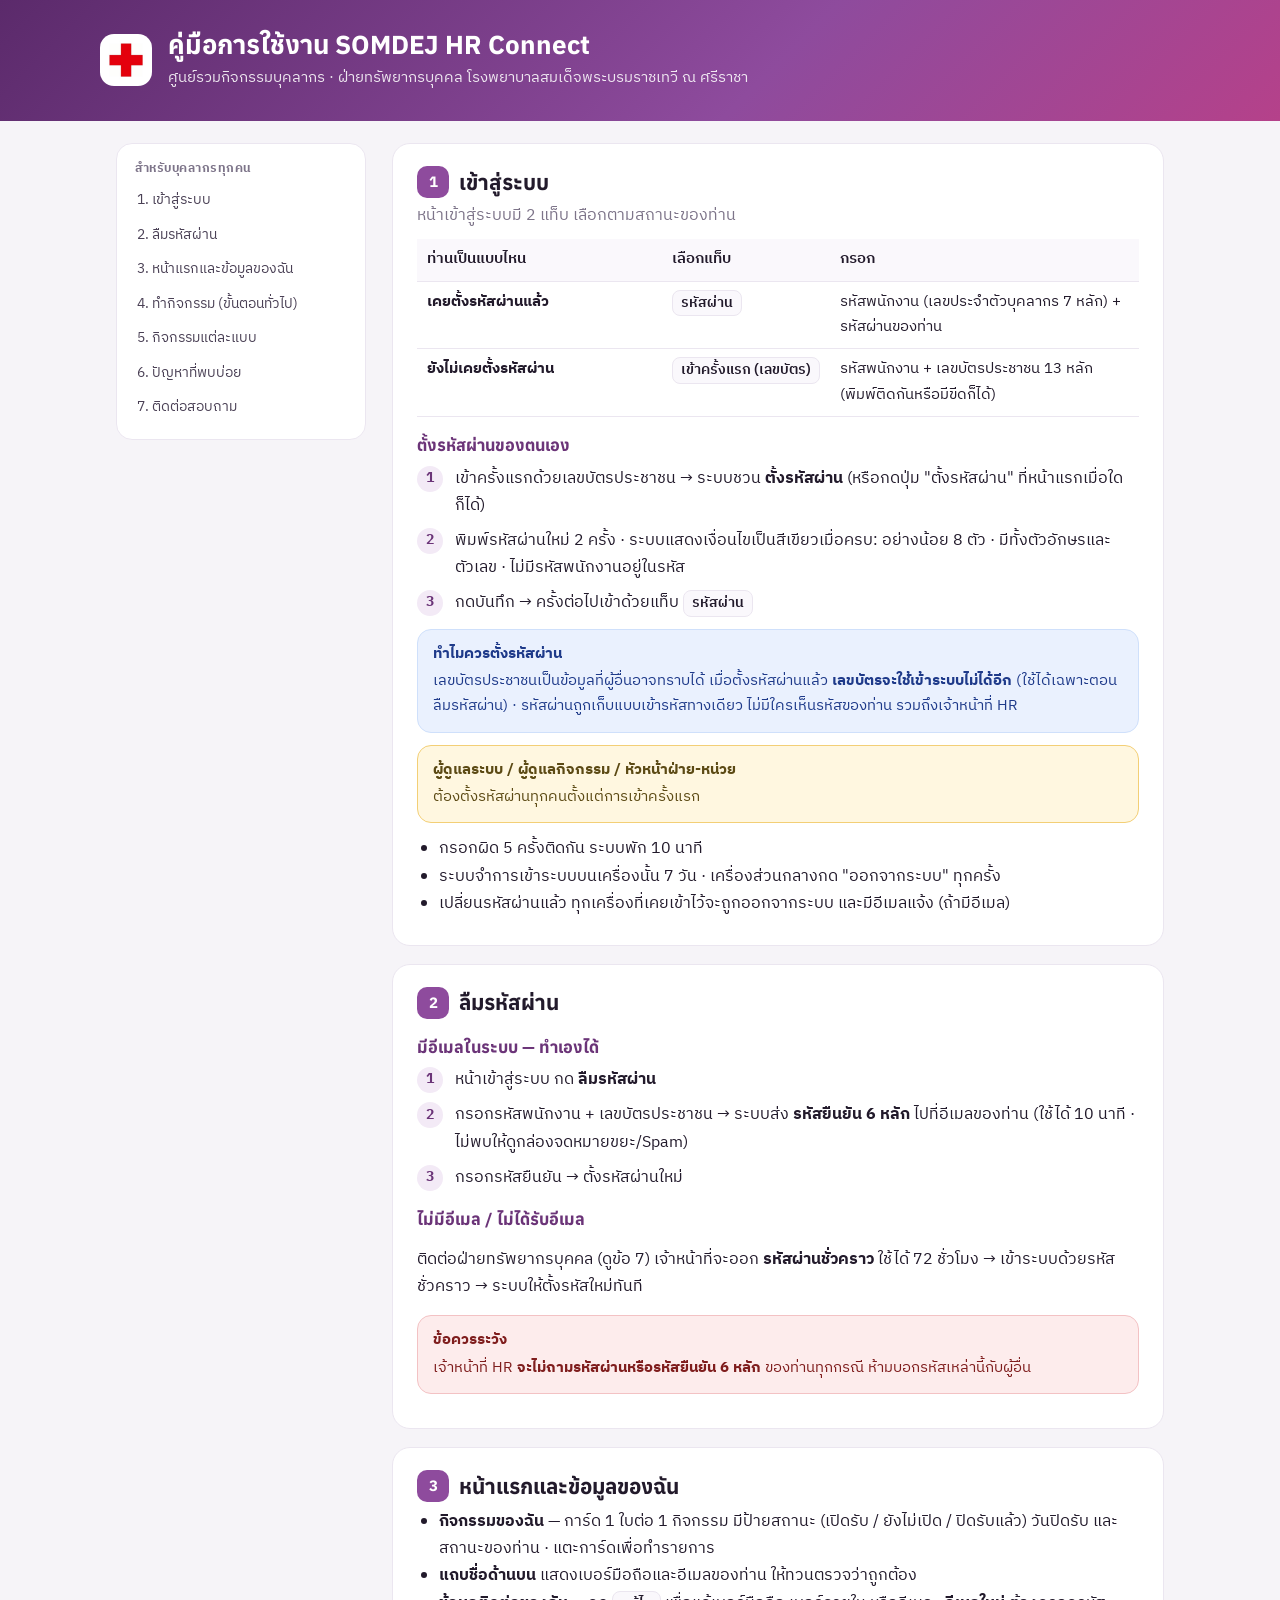
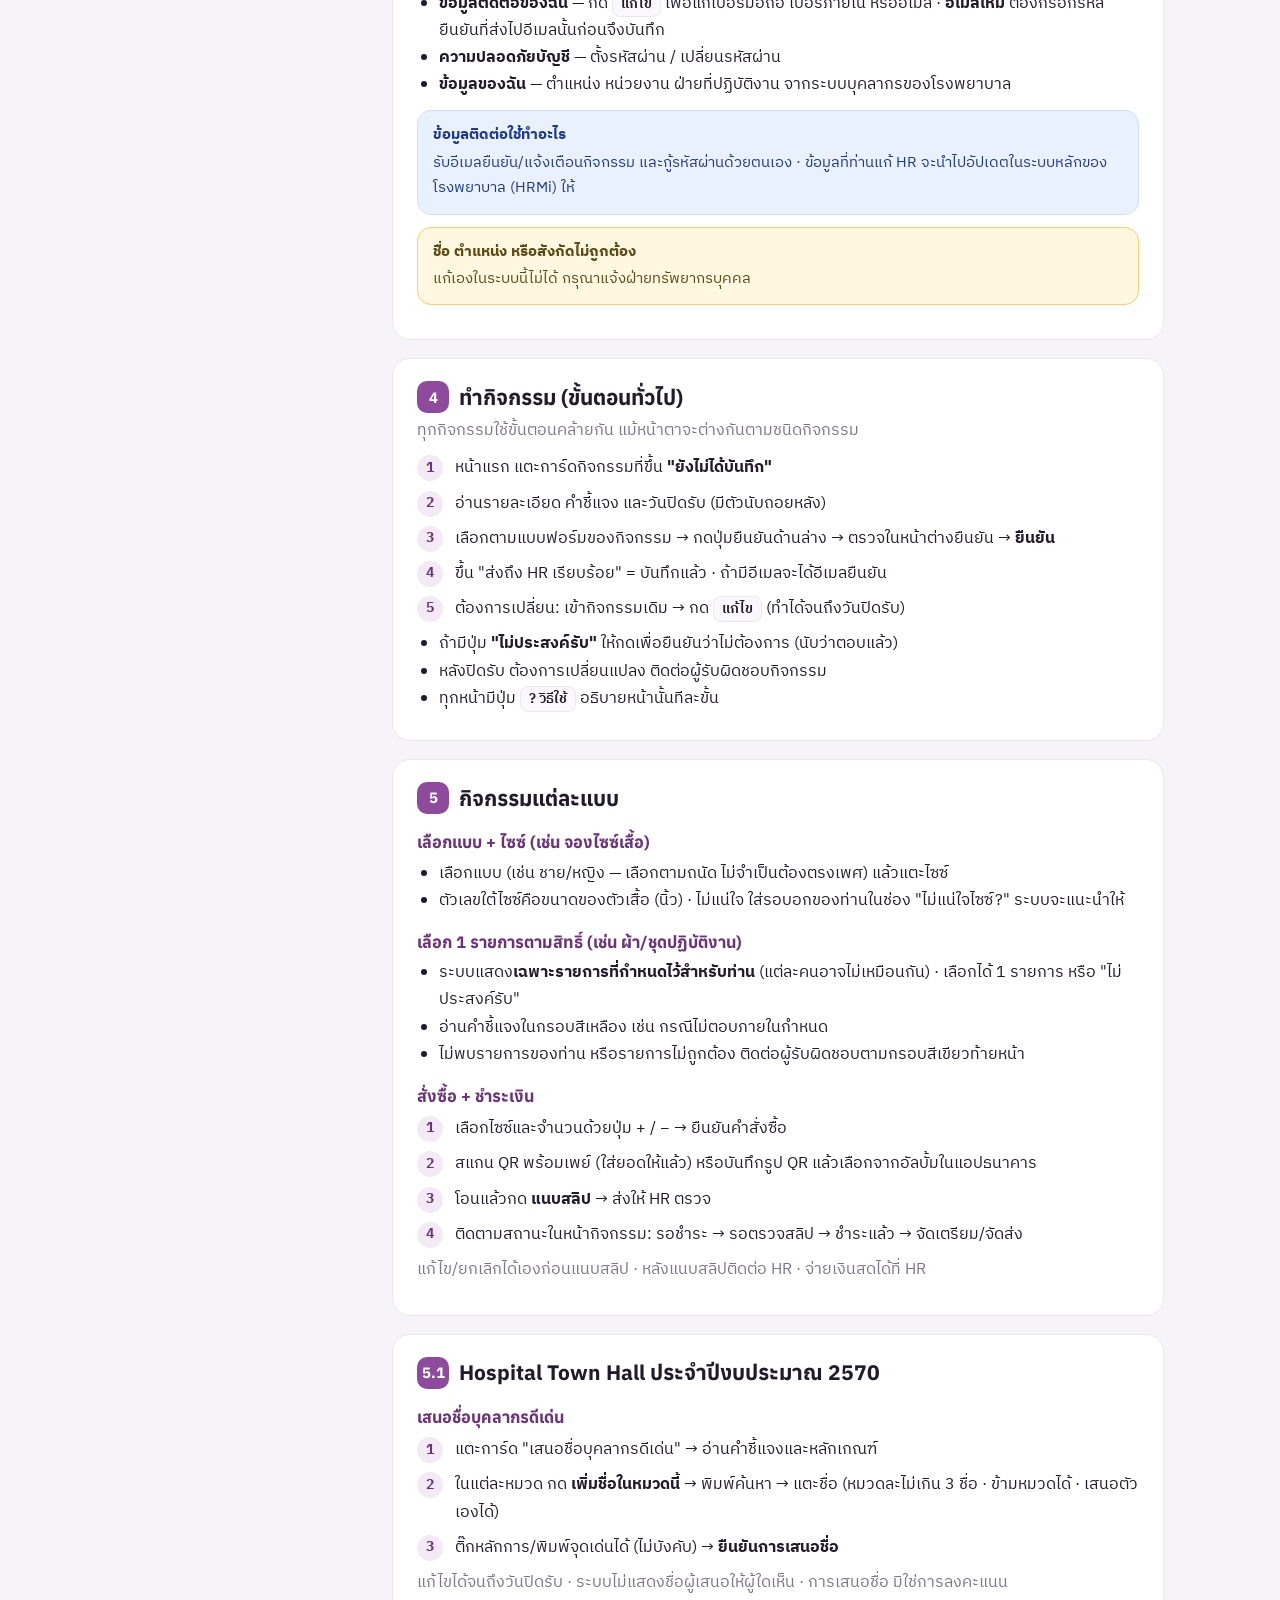
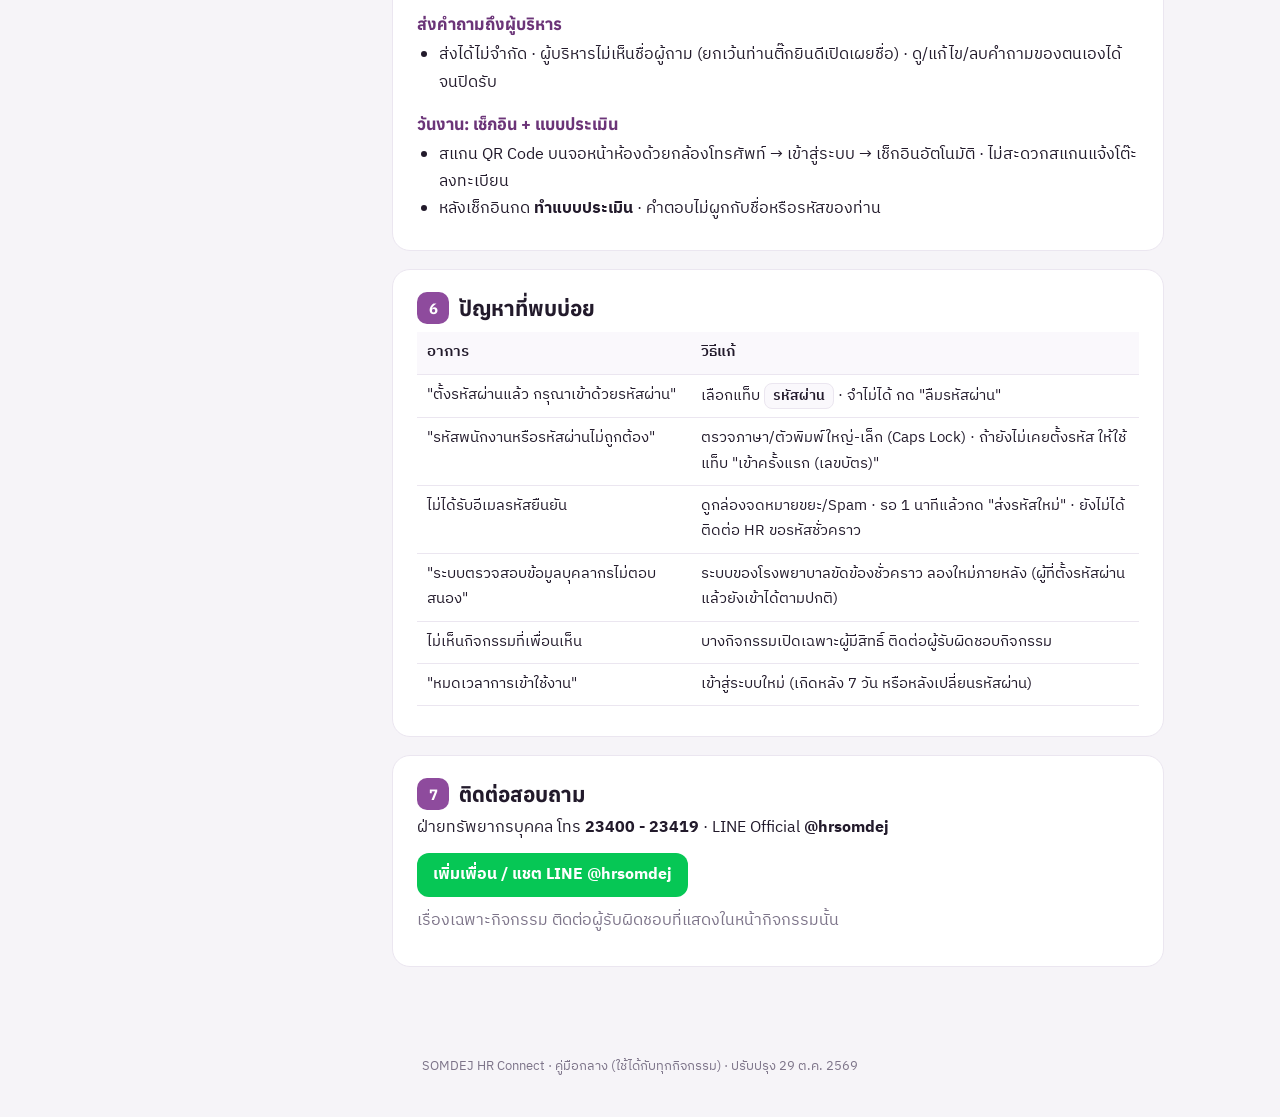
==== commit 704b7117: "build 2569-10-31.1  — Hospital Town Hall: เสนอชื่อบุคลากรดีเด่น · ส่งคำถามผู้บริหาร · เช็กอิน + แบบป" ====
--- a/manual.html
+++ b/manual.html
@@ -159,6 +159,17 @@
       <p class="lead">แก้ไข/ยกเลิกได้เองก่อนแนบสลิป · หลังแนบสลิปติดต่อ HR · จ่ายเงินสดได้ที่ HR</p>
     </section>
 
+    <section id="staff-townhall">
+      <h2><span class="n">5.1</span>Hospital Town Hall ประจำปีงบประมาณ 2570</h2>
+      <h3>เสนอชื่อบุคลากรดีเด่น</h3>
+      <ol class="steps"><li>แตะการ์ด "เสนอชื่อบุคลากรดีเด่น" → อ่านคำชี้แจงและหลักเกณฑ์</li><li>ในแต่ละหมวด กด <b>เพิ่มชื่อในหมวดนี้</b> → พิมพ์ค้นหา → แตะชื่อ (หมวดละไม่เกิน 3 ชื่อ · ข้ามหมวดได้ · เสนอตัวเองได้)</li><li>ติ๊กหลักการ/พิมพ์จุดเด่นได้ (ไม่บังคับ) → <b>ยืนยันการเสนอชื่อ</b></li></ol>
+      <p class="lead">แก้ไขได้จนถึงวันปิดรับ · ระบบไม่แสดงชื่อผู้เสนอให้ผู้ใดเห็น · การเสนอชื่อ มิใช่การลงคะแนน</p>
+      <h3>ส่งคำถามถึงผู้บริหาร</h3>
+      <ul><li>ส่งได้ไม่จำกัด · ผู้บริหารไม่เห็นชื่อผู้ถาม (ยกเว้นท่านติ๊กยินดีเปิดเผยชื่อ) · ดู/แก้ไข/ลบคำถามของตนเองได้จนปิดรับ</li></ul>
+      <h3>วันงาน: เช็กอิน + แบบประเมิน</h3>
+      <ul><li>สแกน QR Code บนจอหน้าห้องด้วยกล้องโทรศัพท์ → เข้าสู่ระบบ → เช็กอินอัตโนมัติ · ไม่สะดวกสแกนแจ้งโต๊ะลงทะเบียน</li><li>หลังเช็กอินกด <b>ทำแบบประเมิน</b> · คำตอบไม่ผูกกับชื่อหรือรหัสของท่าน</li></ul>
+    </section>
+
     <section id="staff-faq">
       <h2><span class="n">6</span>ปัญหาที่พบบ่อย</h2>
       <table>
@@ -257,6 +268,17 @@
         <li><b>คำสั่งซื้อ / ตรวจสลิป</b> — เปิดสลิปเทียบยอด → ยืนยันชำระ หรือ ตีกลับพร้อมเหตุผล · รับเงินสด · สร้างแทน · เปลี่ยนสถานะจัดส่งหลายรายการ</li>
         <li id="admin-summary"><b>สรุปสำหรับสั่งต่อ</b> — ตารางแบบ × ไซซ์ (แนะนำนับ "เฉพาะชำระแล้ว")</li>
       </ul>
+    </section>
+
+    <section id="admin-townhall" data-role="admin">
+      <h2><span class="n">14.1</span>Hospital Town Hall (ผู้ดูแลกิจกรรม)</h2>
+      <h3>เสนอชื่อบุคลากรดีเด่น</h3>
+      <ol class="steps"><li><b>รายชื่อ / หมวดตำแหน่ง</b> → นำเข้าไฟล์ระบบเลื่อนเงินเดือน (.xlsx) → ตรวจตาราง ตำแหน่ง → หมวด → <b>ยืนยันทั้งหมด</b></li><li>ตั้งค่า → ติ๊กเผยแพร่ (เปิด 9 พ.ย. 2569)</li><li>ระหว่างเปิด: ภาพรวม/ติดตามรายบุคคล ดูร้อยละการมีส่วนร่วม (ไม่เห็นว่าใครเสนอใคร)</li><li>หลังปิด: <b>ผลการเสนอชื่อ</b> → ยืนยันผ่านทุกคนที่ระบบตรวจผ่านครบ → ตรวจคนที่ควรตรวจ/ไม่ผ่าน → <b>ส่งออกสำหรับคณะกรรมการ</b></li></ol>
+      <h3>คำถามถึงผู้บริหาร</h3>
+      <ol class="steps"><li><b>จัดการคำถาม</b>: จัดหมวด (ระบบเติมผู้บริหารให้) · รวมคำถามซ้ำ · ซ่อน · เรียบเรียงถ้อยคำ</li><li><b>ส่งผู้บริหาร</b> (9 ธ.ค.): ส่งทดสอบก่อน แล้วส่งจริง · ผู้บริหารได้รับคำถามทั้งหมด ไฮไลต์ข้อของท่าน + PDF</li><li>ส่งออก Excel ให้ฝ่ายไอทีลงเว็บไซต์โรงพยาบาลพร้อมคำตอบ</li></ol>
+      <div class="note tip">การย้อนดูผู้ถามทำได้เฉพาะผู้ดูแลสูงสุด ต้องระบุเหตุผล และระบบบันทึกทุกครั้ง</div>
+      <h3>วันงาน (17 ธ.ค. 2569)</h3>
+      <ul><li><b>จอเช็กอิน (QR)</b>: เปิดบนเครื่องที่ต่อจอหน้าห้อง → เต็มจอ · QR เปลี่ยนทุก 1 นาที</li><li><b>โต๊ะลงทะเบียน</b>: พิมพ์เลขประจำตัว 7 หลัก + Enter</li><li><b>จอถามในห้อง</b>: เปิดรับคำถามในห้อง (ถ้าใช้) → เต็มจอบนเครื่องผู้ดำเนินรายการ</li><li><b>ผลแบบประเมิน</b>: เปิดถึง 24 ธ.ค. · ส่งออก Excel</li></ul>
     </section>
 
     <section id="admin-helpdesk" data-role="admin">
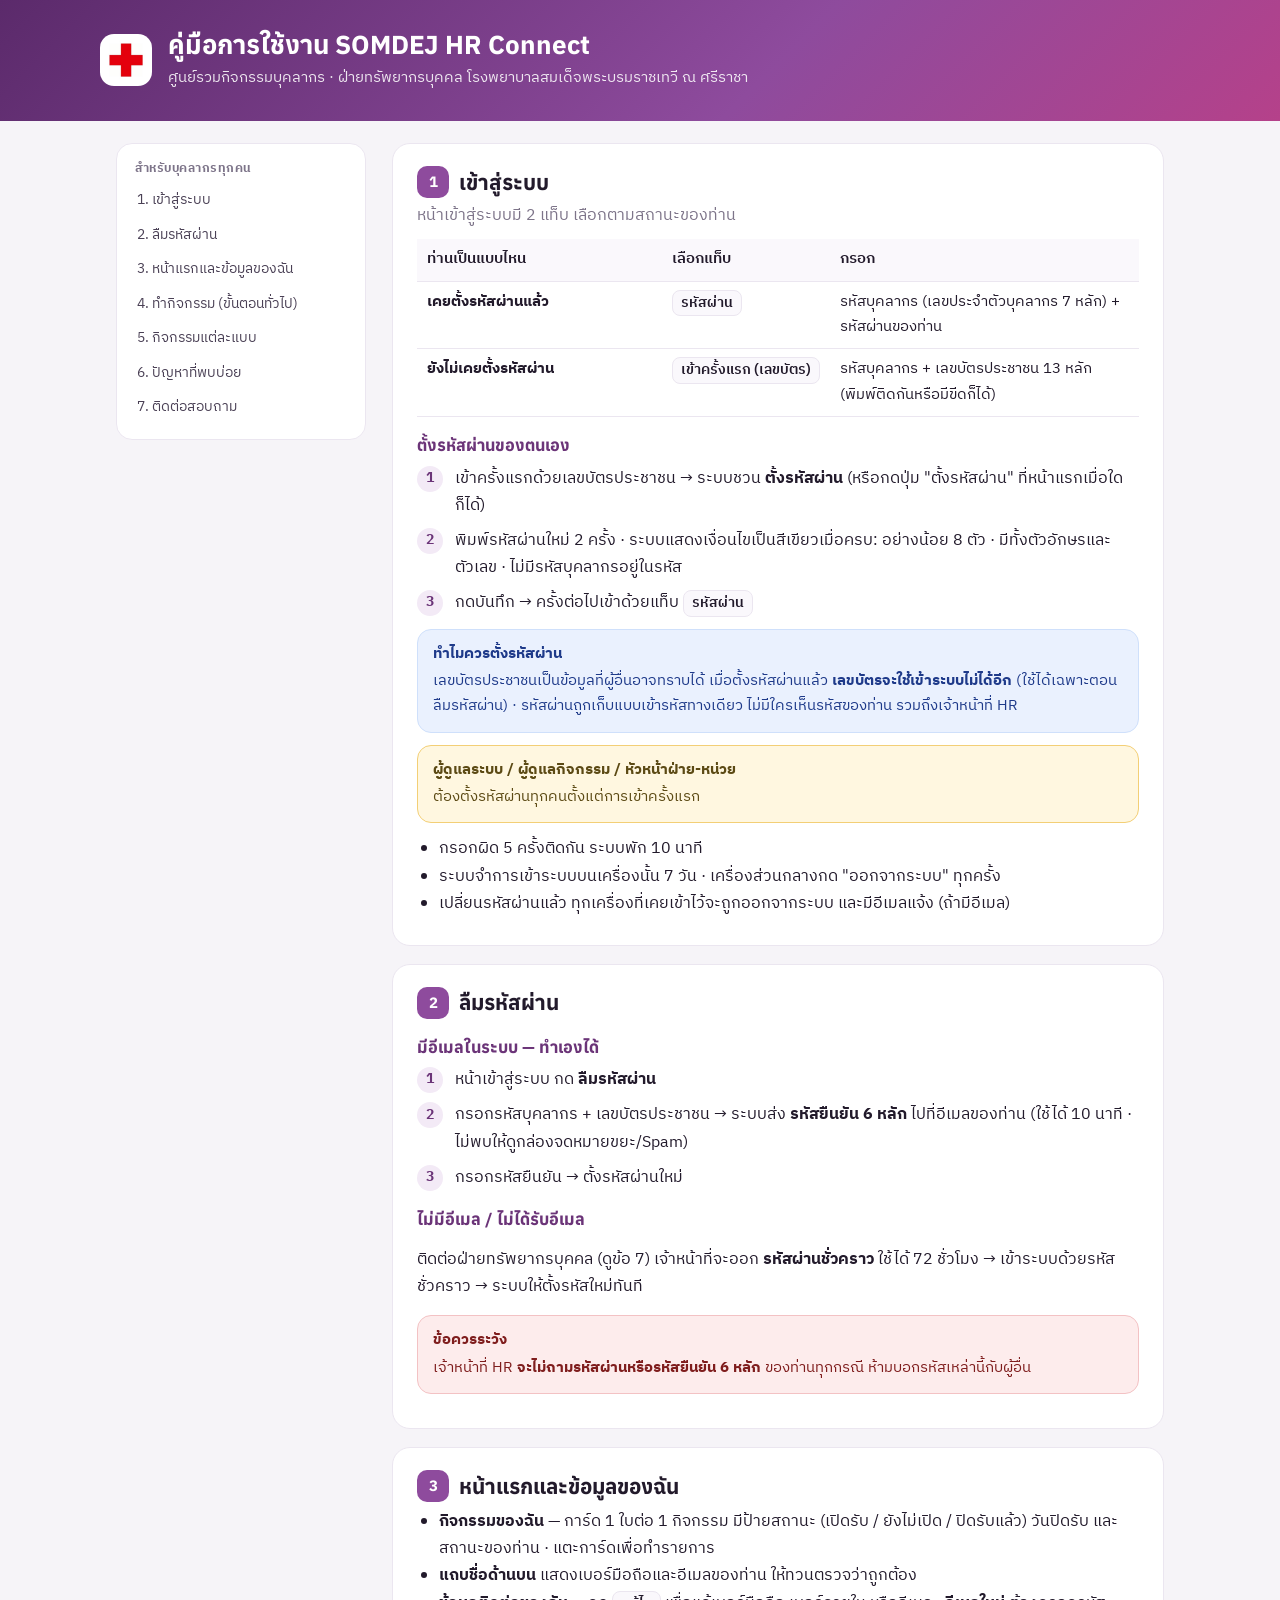
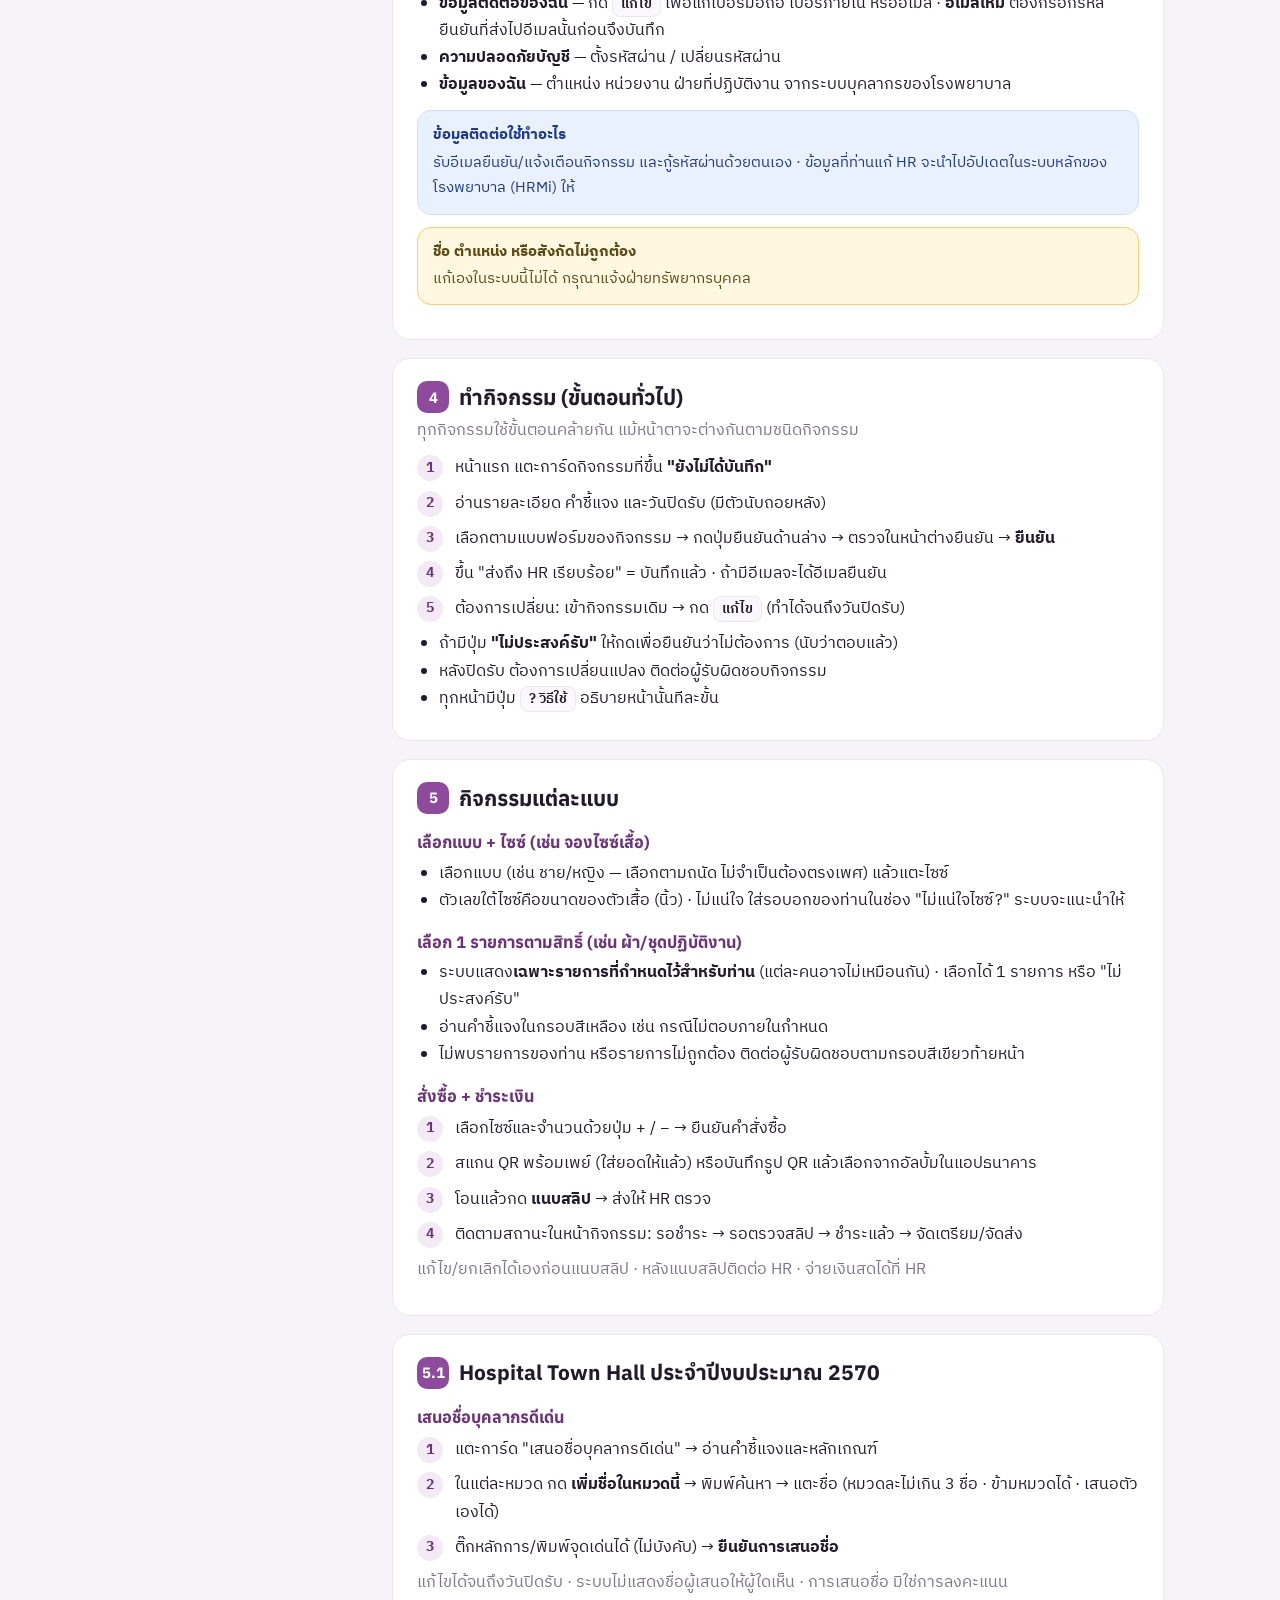
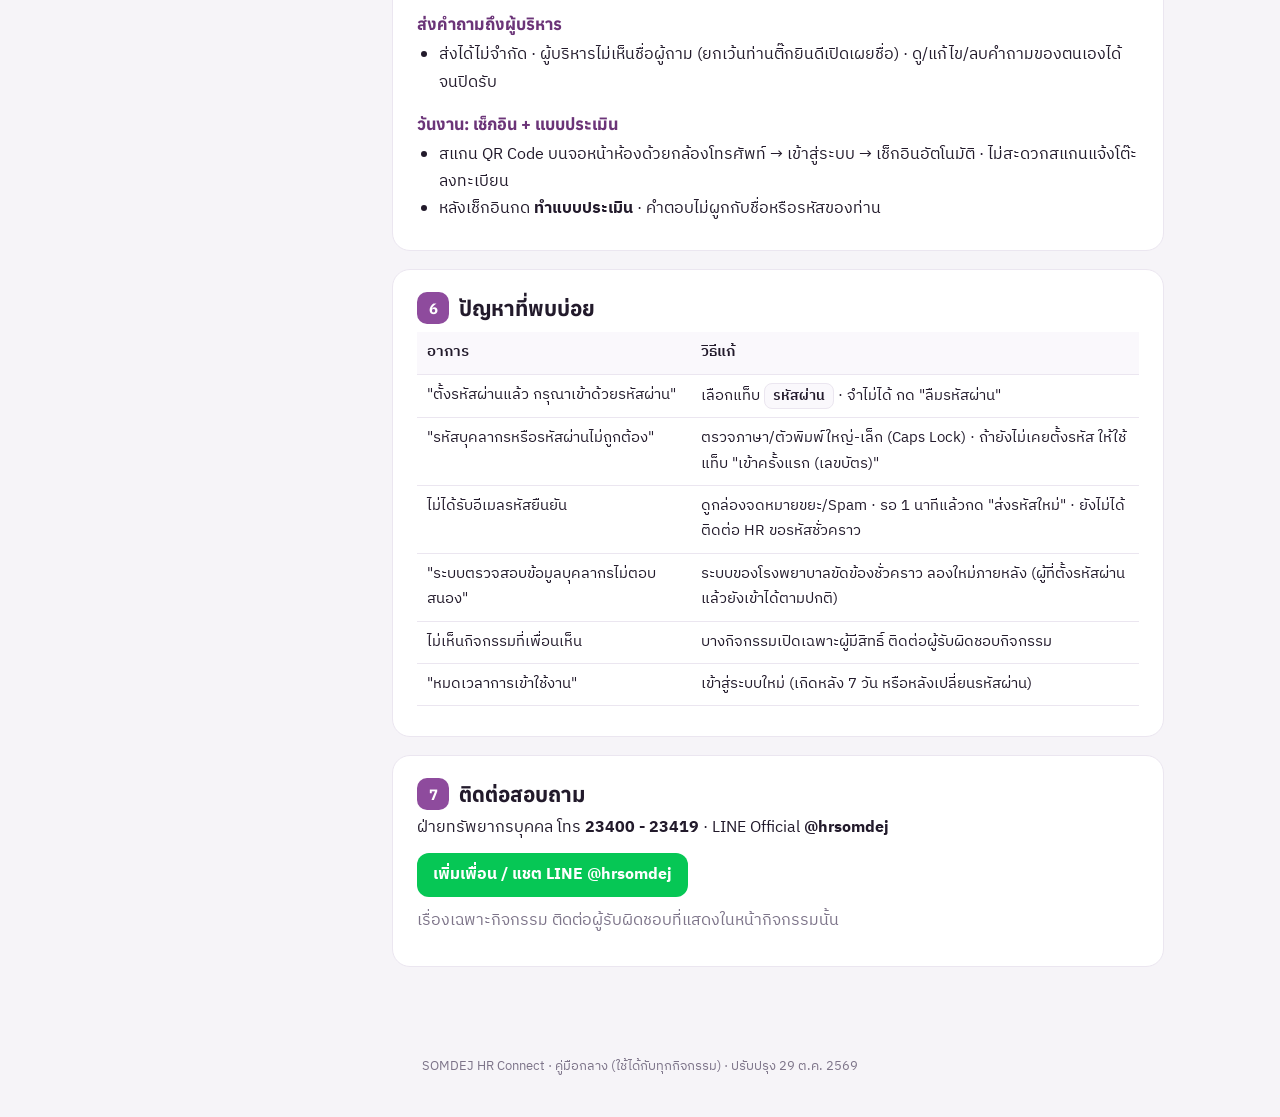
==== commit 91aafd6e: "build 2569-11-13.1 build 2569-11-13.1 — โหมดทดสอบก่อนใช้งานจริง · ล้างข้อมูลทดสอบ · ข้อความอีเมลแก้ไ" ====
--- a/manual.html
+++ b/manual.html
@@ -95,13 +95,13 @@
       <p class="lead">หน้าเข้าสู่ระบบมี 2 แท็บ เลือกตามสถานะของท่าน</p>
       <table>
         <tr><th style="width:34%">ท่านเป็นแบบไหน</th><th>เลือกแท็บ</th><th>กรอก</th></tr>
-        <tr><td><b>เคยตั้งรหัสผ่านแล้ว</b></td><td><span class="kbd">รหัสผ่าน</span></td><td>รหัสพนักงาน (เลขประจำตัวบุคลากร 7 หลัก) + รหัสผ่านของท่าน</td></tr>
-        <tr><td><b>ยังไม่เคยตั้งรหัสผ่าน</b></td><td><span class="kbd">เข้าครั้งแรก (เลขบัตร)</span></td><td>รหัสพนักงาน + เลขบัตรประชาชน 13 หลัก (พิมพ์ติดกันหรือมีขีดก็ได้)</td></tr>
+        <tr><td><b>เคยตั้งรหัสผ่านแล้ว</b></td><td><span class="kbd">รหัสผ่าน</span></td><td>รหัสบุคลากร (เลขประจำตัวบุคลากร 7 หลัก) + รหัสผ่านของท่าน</td></tr>
+        <tr><td><b>ยังไม่เคยตั้งรหัสผ่าน</b></td><td><span class="kbd">เข้าครั้งแรก (เลขบัตร)</span></td><td>รหัสบุคลากร + เลขบัตรประชาชน 13 หลัก (พิมพ์ติดกันหรือมีขีดก็ได้)</td></tr>
       </table>
       <h3>ตั้งรหัสผ่านของตนเอง</h3>
       <ol class="steps">
         <li>เข้าครั้งแรกด้วยเลขบัตรประชาชน → ระบบชวน <b>ตั้งรหัสผ่าน</b> (หรือกดปุ่ม "ตั้งรหัสผ่าน" ที่หน้าแรกเมื่อใดก็ได้)</li>
-        <li>พิมพ์รหัสผ่านใหม่ 2 ครั้ง · ระบบแสดงเงื่อนไขเป็นสีเขียวเมื่อครบ: อย่างน้อย 8 ตัว · มีทั้งตัวอักษรและตัวเลข · ไม่มีรหัสพนักงานอยู่ในรหัส</li>
+        <li>พิมพ์รหัสผ่านใหม่ 2 ครั้ง · ระบบแสดงเงื่อนไขเป็นสีเขียวเมื่อครบ: อย่างน้อย 8 ตัว · มีทั้งตัวอักษรและตัวเลข · ไม่มีรหัสบุคลากรอยู่ในรหัส</li>
         <li>กดบันทึก → ครั้งต่อไปเข้าด้วยแท็บ <span class="kbd">รหัสผ่าน</span></li>
       </ol>
       <div class="note tip"><b>ทำไมควรตั้งรหัสผ่าน</b>เลขบัตรประชาชนเป็นข้อมูลที่ผู้อื่นอาจทราบได้ เมื่อตั้งรหัสผ่านแล้ว <b>เลขบัตรจะใช้เข้าระบบไม่ได้อีก</b> (ใช้ได้เฉพาะตอนลืมรหัสผ่าน) · รหัสผ่านถูกเก็บแบบเข้ารหัสทางเดียว ไม่มีใครเห็นรหัสของท่าน รวมถึงเจ้าหน้าที่ HR</div>
@@ -114,7 +114,7 @@
       <h3>มีอีเมลในระบบ — ทำเองได้</h3>
       <ol class="steps">
         <li>หน้าเข้าสู่ระบบ กด <b>ลืมรหัสผ่าน</b></li>
-        <li>กรอกรหัสพนักงาน + เลขบัตรประชาชน → ระบบส่ง <b>รหัสยืนยัน 6 หลัก</b> ไปที่อีเมลของท่าน (ใช้ได้ 10 นาที · ไม่พบให้ดูกล่องจดหมายขยะ/Spam)</li>
+        <li>กรอกรหัสบุคลากร + เลขบัตรประชาชน → ระบบส่ง <b>รหัสยืนยัน 6 หลัก</b> ไปที่อีเมลของท่าน (ใช้ได้ 10 นาที · ไม่พบให้ดูกล่องจดหมายขยะ/Spam)</li>
         <li>กรอกรหัสยืนยัน → ตั้งรหัสผ่านใหม่</li>
       </ol>
       <h3>ไม่มีอีเมล / ไม่ได้รับอีเมล</h3>
@@ -175,7 +175,7 @@
       <table>
         <tr><th style="width:38%">อาการ</th><th>วิธีแก้</th></tr>
         <tr><td>"ตั้งรหัสผ่านแล้ว กรุณาเข้าด้วยรหัสผ่าน"</td><td>เลือกแท็บ <span class="kbd">รหัสผ่าน</span> · จำไม่ได้ กด "ลืมรหัสผ่าน"</td></tr>
-        <tr><td>"รหัสพนักงานหรือรหัสผ่านไม่ถูกต้อง"</td><td>ตรวจภาษา/ตัวพิมพ์ใหญ่-เล็ก (Caps Lock) · ถ้ายังไม่เคยตั้งรหัส ให้ใช้แท็บ "เข้าครั้งแรก (เลขบัตร)"</td></tr>
+        <tr><td>"รหัสบุคลากรหรือรหัสผ่านไม่ถูกต้อง"</td><td>ตรวจภาษา/ตัวพิมพ์ใหญ่-เล็ก (Caps Lock) · ถ้ายังไม่เคยตั้งรหัส ให้ใช้แท็บ "เข้าครั้งแรก (เลขบัตร)"</td></tr>
         <tr><td>ไม่ได้รับอีเมลรหัสยืนยัน</td><td>ดูกล่องจดหมายขยะ/Spam · รอ 1 นาทีแล้วกด "ส่งรหัสใหม่" · ยังไม่ได้ ติดต่อ HR ขอรหัสชั่วคราว</td></tr>
         <tr><td>"ระบบตรวจสอบข้อมูลบุคลากรไม่ตอบสนอง"</td><td>ระบบของโรงพยาบาลขัดข้องชั่วคราว ลองใหม่ภายหลัง (ผู้ที่ตั้งรหัสผ่านแล้วยังเข้าได้ตามปกติ)</td></tr>
         <tr><td>ไม่เห็นกิจกรรมที่เพื่อนเห็น</td><td>บางกิจกรรมเปิดเฉพาะผู้มีสิทธิ์ ติดต่อผู้รับผิดชอบกิจกรรม</td></tr>
@@ -284,7 +284,7 @@
     <section id="admin-helpdesk" data-role="admin">
       <h2><span class="n">15</span>ช่วยเหลือบุคลากร (รหัสผ่าน)</h2>
       <ol class="steps">
-        <li>เมนู <b>ช่วยเหลือบุคลากร</b> → กรอกรหัสพนักงานของผู้ที่ติดต่อมา</li>
+        <li>เมนู <b>ช่วยเหลือบุคลากร</b> → กรอกรหัสบุคลากรของผู้ที่ติดต่อมา</li>
         <li><b>มีอีเมล</b> → แนะนำให้ใช้ "ลืมรหัสผ่าน" เอง · <b>ยังไม่เคยตั้งรหัส</b> → แนะนำแท็บ "เข้าครั้งแรก (เลขบัตร)"</li>
         <li><b>ไม่มีอีเมล</b> → ยืนยันตัวตนผู้ขอ (ชื่อ ตำแหน่ง หน่วยงาน หรือโทรกลับเบอร์ในระบบ) → <b>รีเซ็ตรหัสผ่าน</b></li>
         <li>ระบบแสดง <b>รหัสชั่วคราว</b> ครั้งเดียว (ใช้ได้ 72 ชม.) → กด "คัดลอกข้อความ" ส่งทาง LINE หรือแจ้งทางโทรศัพท์</li>
@@ -313,7 +313,7 @@
 
     <section id="admin-heads" data-role="super">
       <h2><span class="n">18</span>หัวหน้าฝ่าย/หน่วย (ผู้ดูแลสูงสุด)</h2>
-      <ul><li>เพิ่มทีละคน หรือ ส่งออก/เทมเพลต → แก้ใน Excel → นำเข้า · ระดับ <b>ฝ่าย</b> หรือ <b>หน่วย</b></li><li>จำนวนบุคลากรนับตาม<b>ฝ่าย/หน่วยที่ปฏิบัติงานจริง</b> · แถบเหลืองเตือนฝ่ายที่ยังไม่มีหัวหน้า</li><li>หัวหน้าที่มีรหัสพนักงานเข้าดูในระบบได้ (ต้องตั้งรหัสผ่าน) · มีอีเมล = ได้รับอีเมลสรุป</li></ul>
+      <ul><li>เพิ่มทีละคน หรือ ส่งออก/เทมเพลต → แก้ใน Excel → นำเข้า · ระดับ <b>ฝ่าย</b> หรือ <b>หน่วย</b></li><li>จำนวนบุคลากรนับตาม<b>ฝ่าย/หน่วยที่ปฏิบัติงานจริง</b> · แถบเหลืองเตือนฝ่ายที่ยังไม่มีหัวหน้า</li><li>หัวหน้าที่มีรหัสบุคลากรเข้าดูในระบบได้ (ต้องตั้งรหัสผ่าน) · มีอีเมล = ได้รับอีเมลสรุป</li></ul>
     </section>
 
     <section id="admin-settings" data-role="super">
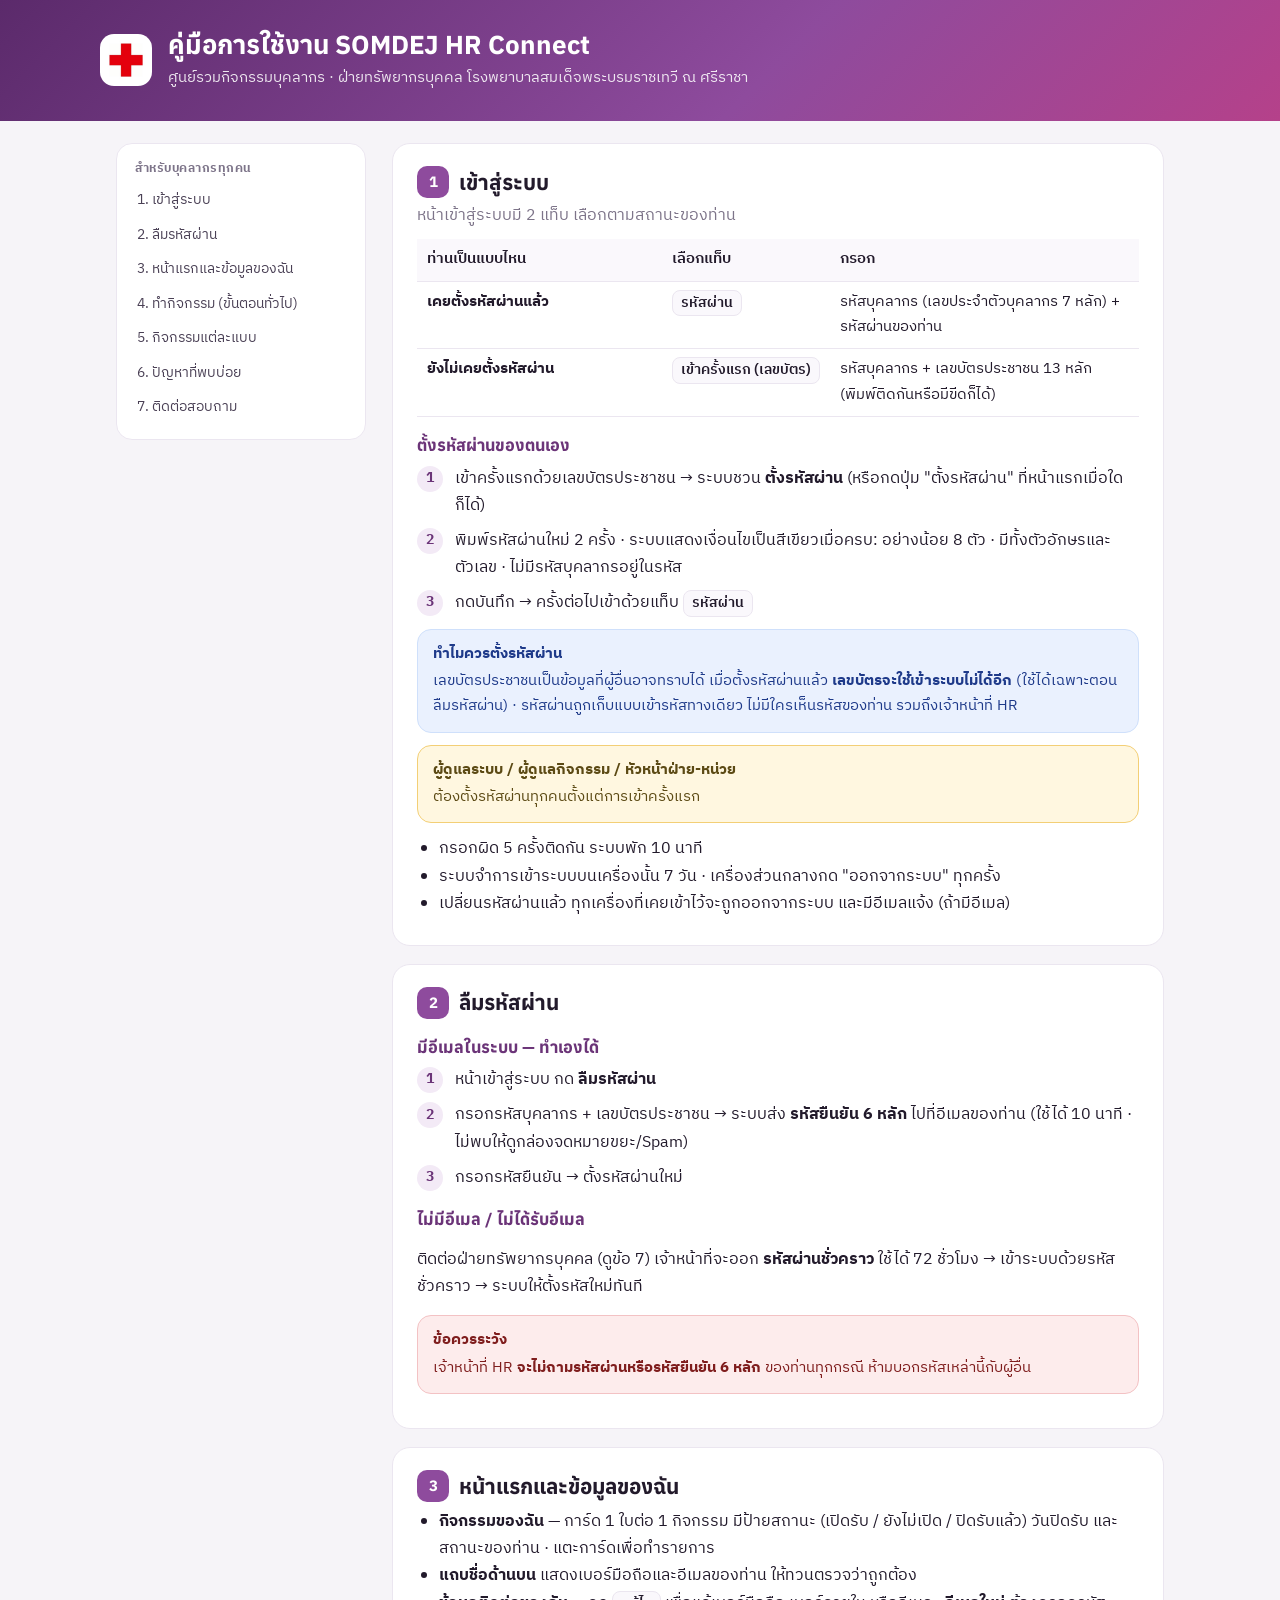
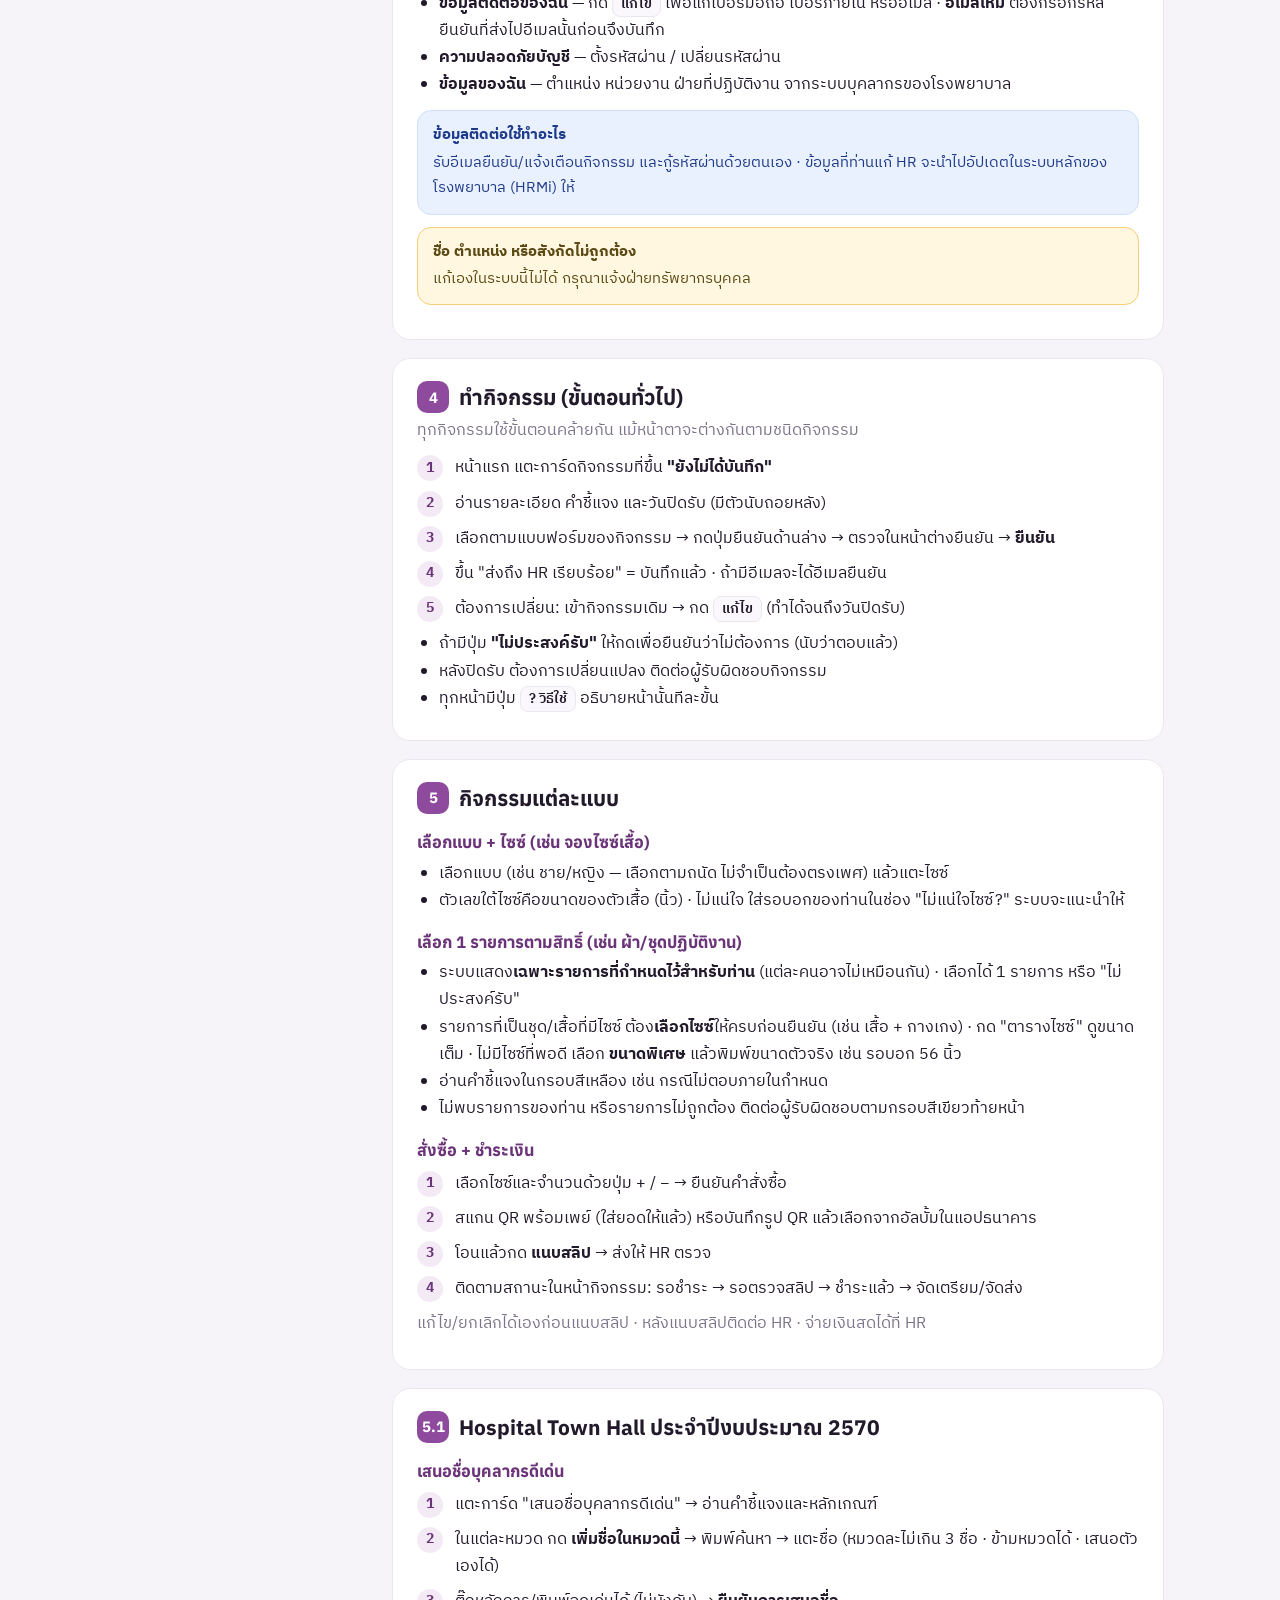
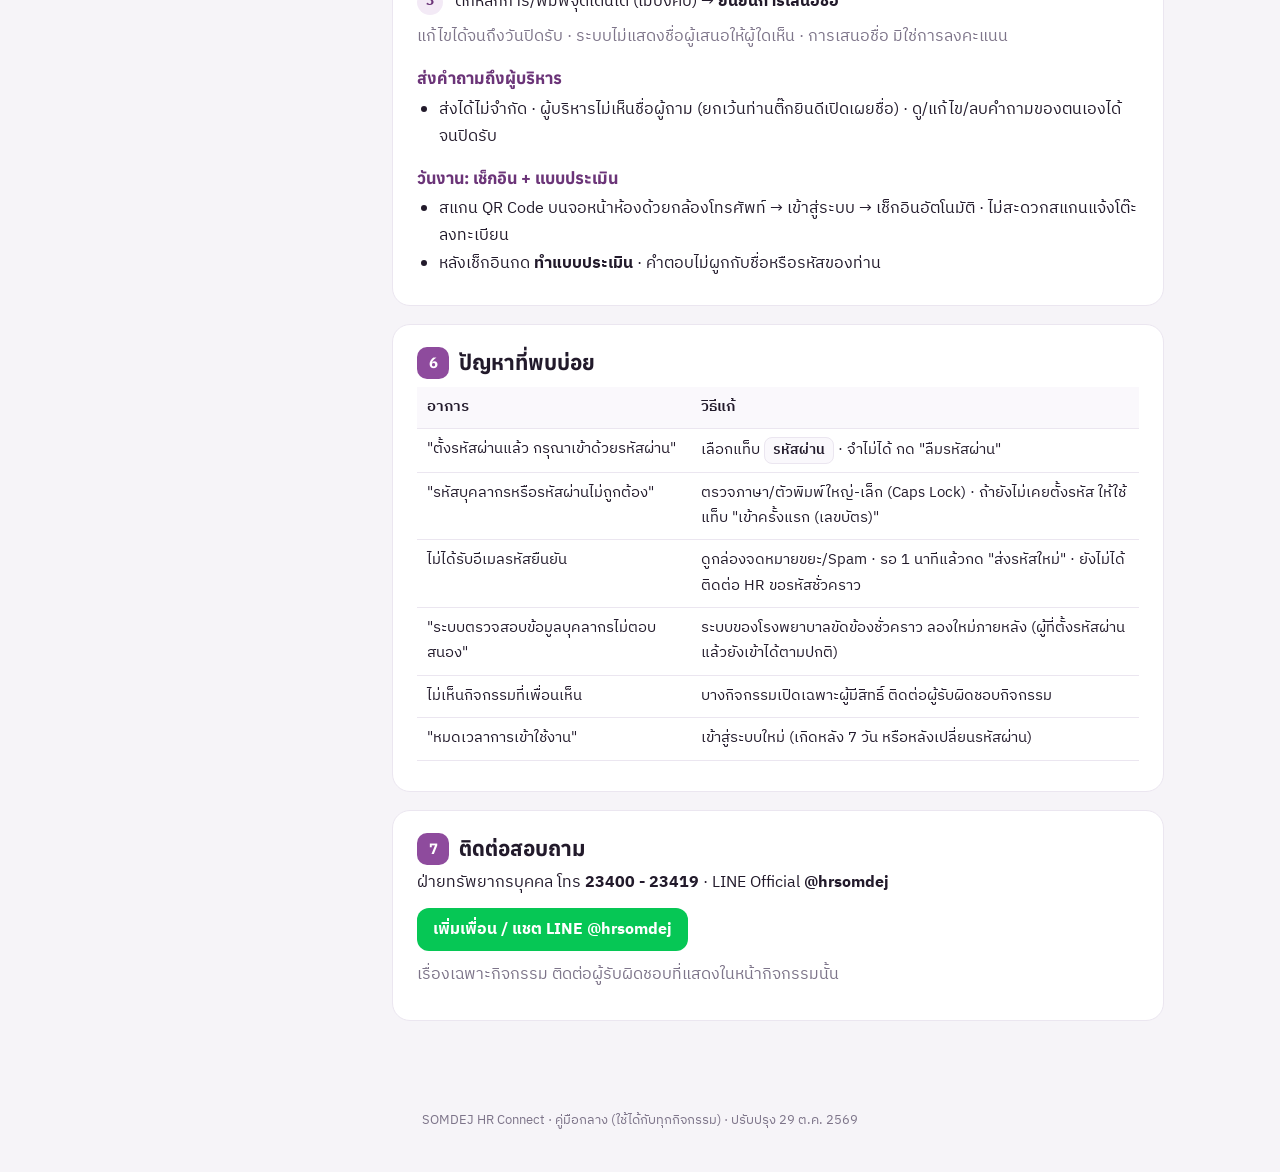
==== commit 33718d1f: "build 2569-11-18.1 build 2569-11-18.1 — กิจกรรมผ้า/ชุดปฏิบัติงาน: เลือกไซซ์ · สิทธิ์รายคน · ภาพหน้าป" ====
--- a/manual.html
+++ b/manual.html
@@ -153,7 +153,7 @@
       <h3 id="staff-choice">เลือกแบบ + ไซซ์ (เช่น จองไซซ์เสื้อ)</h3>
       <ul><li>เลือกแบบ (เช่น ชาย/หญิง — เลือกตามถนัด ไม่จำเป็นต้องตรงเพศ) แล้วแตะไซซ์</li><li>ตัวเลขใต้ไซซ์คือขนาดของตัวเสื้อ (นิ้ว) · ไม่แน่ใจ ใส่รอบอกของท่านในช่อง "ไม่แน่ใจไซซ์?" ระบบจะแนะนำให้</li></ul>
       <h3 id="staff-pick">เลือก 1 รายการตามสิทธิ์ (เช่น ผ้า/ชุดปฏิบัติงาน)</h3>
-      <ul><li>ระบบแสดง<b>เฉพาะรายการที่กำหนดไว้สำหรับท่าน</b> (แต่ละคนอาจไม่เหมือนกัน) · เลือกได้ 1 รายการ หรือ "ไม่ประสงค์รับ"</li><li>อ่านคำชี้แจงในกรอบสีเหลือง เช่น กรณีไม่ตอบภายในกำหนด</li><li>ไม่พบรายการของท่าน หรือรายการไม่ถูกต้อง ติดต่อผู้รับผิดชอบตามกรอบสีเขียวท้ายหน้า</li></ul>
+      <ul><li>ระบบแสดง<b>เฉพาะรายการที่กำหนดไว้สำหรับท่าน</b> (แต่ละคนอาจไม่เหมือนกัน) · เลือกได้ 1 รายการ หรือ "ไม่ประสงค์รับ"</li><li>รายการที่เป็นชุด/เสื้อที่มีไซซ์ ต้อง<b>เลือกไซซ์</b>ให้ครบก่อนยืนยัน (เช่น เสื้อ + กางเกง) · กด "ตารางไซซ์" ดูขนาดเต็ม · ไม่มีไซซ์ที่พอดี เลือก <b>ขนาดพิเศษ</b> แล้วพิมพ์ขนาดตัวจริง เช่น รอบอก 56 นิ้ว</li><li>อ่านคำชี้แจงในกรอบสีเหลือง เช่น กรณีไม่ตอบภายในกำหนด</li><li>ไม่พบรายการของท่าน หรือรายการไม่ถูกต้อง ติดต่อผู้รับผิดชอบตามกรอบสีเขียวท้ายหน้า</li></ul>
       <h3 id="staff-order">สั่งซื้อ + ชำระเงิน</h3>
       <ol class="steps"><li>เลือกไซซ์และจำนวนด้วยปุ่ม + / − → ยืนยันคำสั่งซื้อ</li><li>สแกน QR พร้อมเพย์ (ใส่ยอดให้แล้ว) หรือบันทึกรูป QR แล้วเลือกจากอัลบั้มในแอปธนาคาร</li><li>โอนแล้วกด <b>แนบสลิป</b> → ส่งให้ HR ตรวจ</li><li>ติดตามสถานะในหน้ากิจกรรม: รอชำระ → รอตรวจสลิป → ชำระแล้ว → จัดเตรียม/จัดส่ง</li></ol>
       <p class="lead">แก้ไข/ยกเลิกได้เองก่อนแนบสลิป · หลังแนบสลิปติดต่อ HR · จ่ายเงินสดได้ที่ HR</p>
@@ -219,7 +219,7 @@
         <li id="admin-reports"><b>รายงาน</b> — สรุปรายฝ่าย/หน่วย/ตำแหน่ง/กลุ่ม · คลิกตัวเลข "ค้าง" เพื่อไปรายชื่อ</li>
         <li id="admin-print"><b>พิมพ์ / ใบเซ็นรับ</b> — สรุปจำนวน รายการจัดเตรียม ใบเซ็นรับ ป้ายติดถุง (กิจกรรมเสื้อ/สั่งซื้อ)</li>
       </ul>
-      <div class="note tip" id="admin-events"><b>ไฟล์ Excel ของกิจกรรมเลือกตามสิทธิ์ (ผ้า/ชุด)</b>แผ่น "สรุปยอดต่อรายการ" ใช้ส่งจัดหาได้ทันที · มีแผ่นสรุปรายฝ่าย รายหน่วย รายชื่อทั้งหมด เลือกแล้ว ไม่ประสงค์รับ (แยก "ตอบเอง" กับ "HR บันทึก") และยังไม่ตอบ</div>
+      <div class="note tip" id="admin-events"><b>ไฟล์ Excel ของกิจกรรมเลือกตามสิทธิ์ (ผ้า/ชุด)</b>แผ่น "สรุปยอดต่อรายการ" และ "สรุปไซซ์" (จำนวนต่อรายการ × แบบ × ไซซ์ + ขนาดพิเศษ) ใช้ส่งจัดหาได้ทันที · แผ่น "รอระบุไซซ์" = คนที่เลือกรายการแล้วแต่ยังไม่มีไซซ์ (แก้แทนได้ที่หน้าติดตาม ตัวกรอง "รอระบุไซซ์") · มีแผ่นสรุปรายฝ่าย รายหน่วย รายชื่อทั้งหมด เลือกแล้ว ไม่ประสงค์รับ (แยก "ตอบเอง" กับ "HR บันทึก") และยังไม่ตอบ</div>
     </section>
 
     <section id="admin-tracking" data-role="admin">
@@ -248,6 +248,9 @@
       <ul>
         <li><b>รายการให้เลือก</b> — แก้ชื่อ ประเภท เพิ่มรายการ · อัปโหลดรูปรายการละ 1 รูป · เปิด/ปิด <b>"แสดงรูปประกอบ"</b> · รหัสรายการ (P01…) เปลี่ยนไม่ได้หลังบันทึก · รายการที่มีผู้มีสิทธิ์แล้วลบไม่ได้</li>
         <li><b>คำชี้แจง</b> (บรรทัดละข้อ) · ข้อความเมื่อไม่มีรายการ · ผู้รับผิดชอบ/เบอร์ติดต่อ</li>
+        <li><b>ภาพหน้าปกการ์ด</b> — อัปโหลดรูป (แนะนำแนวนอน ~1200 × 630) · เลือก "เต็มกรอบ" หรือ "แสดงทั้งภาพ" · เลือกได้ว่าจะแสดงที่หัวหน้ากิจกรรมด้วยหรือไม่</li>
+        <li><b>ตารางไซซ์</b> — การ์ด "ตารางไซซ์": <span class="kbd">เพิ่มจากแม่แบบ</span> (เสื้อ/กางเกง ER, เสื้อ/กางเกงผ้าโทเร 80000) หรือ <span class="kbd">ตารางว่าง</span> → ตั้งหัวข้อขนาด แยกแบบ (เช่น ชาย/หญิง) ใส่ไซซ์ หรือ <span class="kbd">วางจาก Excel</span> · เปิด/ปิด "ขนาดพิเศษ" · จากนั้นผูกตารางกับรายการในคอลัมน์ <b>ไซซ์</b> (ผูกได้หลายตาราง เช่น เสื้อ + กางเกง) → <b>บันทึก</b> · ไซซ์ที่มีคนเลือกแล้วลบไม่ได้ ให้ "ซ่อน" แทน</li>
+        <li><b>จัดการรายคน</b> — ค้นหาผู้มีสิทธิ์ · <span class="kbd">เพิ่มรายชื่อ</span> (ค้นจากรหัส/ชื่อ) · <span class="kbd">แก้สิทธิ์</span> ติ๊กรายการที่คนนั้นเลือกได้ (กี่รายการก็ได้) · ลบออก · ทุกการแก้มีบันทึกประวัติ · ถ้าเอารายการที่เขาเลือกไว้แล้วออก คำตอบเดิมยังอยู่ (ระบบเตือน)</li>
         <li><b>นำเข้ารายชื่อผู้มีสิทธิ์</b> — Excel คอลัมน์ <b>EmpCode, ตัวเลือก1, ตัวเลือก2, ตัวเลือก3</b> (ชื่อรายการหรือรหัส) และไม่บังคับ: ฝ่ายที่ปฏิบัติงาน, หน่วยที่ปฏิบัติงาน · กด <span class="kbd">เทมเพลต</span> เพื่อดูรูปแบบ</li>
       </ul>
       <div class="note tip"><b>ระบบช่วยตรวจตอนนำเข้า</b>ข้อความที่สะกดต่างเล็กน้อย (ช่องว่าง จุด # ฎ/ฏ) จับคู่ให้อัตโนมัติ · ข้อความที่ไม่ตรงรายการใดเลย / รหัสที่ไม่อยู่ในรายชื่อบุคลากร / รหัสซ้ำ แสดงหลังนำเข้า · เลือก "แทนที่รายชื่อเดิม" เมื่อไฟล์เป็นรายชื่อครบ (คำตอบที่บันทึกแล้วไม่หาย)</div>
